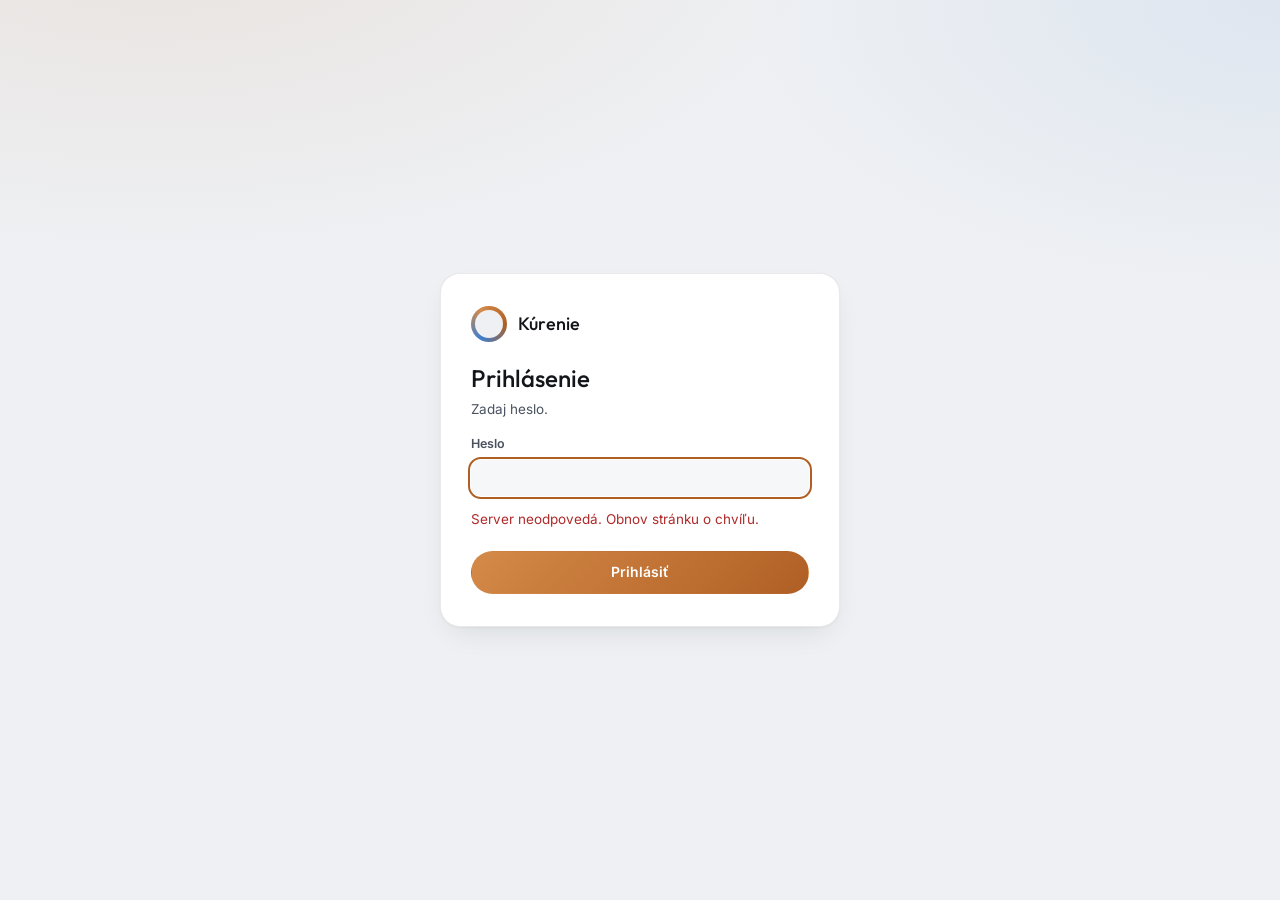
==== ui.html @ cd99fd35 "Verzia 2.1.1: typ tepelného čerpadla na Prehľade" ====
<!doctype html>
<html lang="sk">
<head>
<meta charset="utf-8">
<meta name="viewport" content="width=device-width, initial-scale=1, viewport-fit=cover">
<title>Kúrenie</title>
<link rel="icon" type="image/png" href="/favicon.png">
<link rel="apple-touch-icon" href="/apple-touch-icon.png">
<link rel="manifest" href="/manifest.webmanifest" crossorigin="use-credentials">
<meta name="apple-mobile-web-app-capable" content="yes">
<meta name="mobile-web-app-capable" content="yes">
<meta name="apple-mobile-web-app-title" content="Kúrenie">
<meta name="apple-mobile-web-app-status-bar-style" content="black-translucent">
<meta name="theme-color" content="#0e1115">
<script>try{const t=localStorage.getItem("kurenie-theme");if(t==="dark"||t==="light")document.documentElement.dataset.theme=t}catch(e){}</script>
<link rel="preconnect" href="https://fonts.googleapis.com"><link rel="preconnect" href="https://fonts.gstatic.com" crossorigin>
<link rel="stylesheet" href="https://fonts.googleapis.com/css2?family=Inter:wght@400;500;600&family=Outfit:wght@200;300;400;500;600&display=swap">
<style>
/* Koncept: prístrojová doska kotolne. Jeden veľký údaj (riadiaca izba), teplotná stupnica izieb, medený akcent = teplo. */
:root{color-scheme:light;
  --bg:#eef0f3;--bg-glow:rgba(190,112,48,.10);--panel:#ffffff;--panel-2:#f6f7f9;--raise:#ffffff;
  --ink:#12151a;--ink-2:#4a5260;--mut:#8b93a1;--line:rgba(18,21,26,.09);--line-2:rgba(18,21,26,.16);--grid:#e6e8ed;
  --copper:#b05f24;--copper-2:#d48a48;--copper-ink:#8f4a17;--copper-soft:rgba(176,95,36,.10);--on-copper:#fff;--cool:#3d7fd0;
  --s1:#2a78d6;--s2:#eb6834;--s3:#1baf7a;--s4:#eda100;--s5:#e87ba4;--s6:#008300;--s7:#6250d6;--s8:#e34948;
  --good:#0ca30c;--good-ink:#0a6b0a;--good-bg:rgba(12,163,12,.11);--warn-ink:#8a5a00;--warn-bg:rgba(250,178,25,.20);--crit:#d03b3b;--crit-ink:#b02a2a;--crit-bg:rgba(208,59,59,.11);
  --shadow:0 1px 2px rgba(18,21,26,.04),0 12px 32px -12px rgba(18,21,26,.12);--shadow-pop:0 12px 40px rgba(18,21,26,.18);
  --f-display:"Outfit","Inter",system-ui,-apple-system,"Segoe UI",sans-serif;--f-body:"Inter",system-ui,-apple-system,"Segoe UI",Roboto,sans-serif}
@media (prefers-color-scheme:dark){:root:not([data-theme="light"]){color-scheme:dark;
  --bg:#0b0d11;--bg-glow:rgba(224,151,90,.13);--panel:#13161c;--panel-2:#181c23;--raise:#1c2129;
  --ink:#f1f2f4;--ink-2:#a7aebb;--mut:#6c7483;--line:rgba(255,255,255,.075);--line-2:rgba(255,255,255,.15);--grid:#222730;
  --copper:#e0975a;--copper-2:#f4bd86;--copper-ink:#f0b27a;--copper-soft:rgba(224,151,90,.13);--on-copper:#1a0f06;--cool:#5b9cf0;
  --s1:#3987e5;--s2:#d95926;--s3:#199e70;--s4:#c98500;--s5:#d55181;--s6:#17a117;--s7:#9085e9;--s8:#e66767;
  --good-ink:#62d962;--good-bg:rgba(12,163,12,.16);--warn-ink:#fbbf3d;--warn-bg:rgba(250,178,25,.14);--crit-ink:#f39292;--crit-bg:rgba(208,59,59,.18);
  --shadow:0 1px 0 rgba(255,255,255,.03) inset,0 20px 40px -24px rgba(0,0,0,.7);--shadow-pop:0 16px 48px rgba(0,0,0,.6)}}
:root[data-theme="dark"]{color-scheme:dark;
  --bg:#0b0d11;--bg-glow:rgba(224,151,90,.13);--panel:#13161c;--panel-2:#181c23;--raise:#1c2129;
  --ink:#f1f2f4;--ink-2:#a7aebb;--mut:#6c7483;--line:rgba(255,255,255,.075);--line-2:rgba(255,255,255,.15);--grid:#222730;
  --copper:#e0975a;--copper-2:#f4bd86;--copper-ink:#f0b27a;--copper-soft:rgba(224,151,90,.13);--on-copper:#1a0f06;--cool:#5b9cf0;
  --s1:#3987e5;--s2:#d95926;--s3:#199e70;--s4:#c98500;--s5:#d55181;--s6:#17a117;--s7:#9085e9;--s8:#e66767;
  --good-ink:#62d962;--good-bg:rgba(12,163,12,.16);--warn-ink:#fbbf3d;--warn-bg:rgba(250,178,25,.14);--crit-ink:#f39292;--crit-bg:rgba(208,59,59,.18);
  --shadow:0 1px 0 rgba(255,255,255,.03) inset,0 20px 40px -24px rgba(0,0,0,.7);--shadow-pop:0 16px 48px rgba(0,0,0,.6)}
*{box-sizing:border-box}
html{scroll-behavior:smooth;scroll-padding-top:calc(var(--top-h,62px) + 16px)}
body{margin:0;background:var(--bg);color:var(--ink);font:15px/1.55 var(--f-body);-webkit-font-smoothing:antialiased;min-height:100vh;
  background-image:radial-gradient(1100px 520px at 12% -8%,var(--bg-glow),transparent 62%),radial-gradient(900px 480px at 100% 0%,color-mix(in srgb,var(--cool) 9%,transparent),transparent 60%);background-repeat:no-repeat}
::selection{background:var(--copper-soft)}
a{color:var(--copper-ink);text-decoration:none}a:hover{text-decoration:underline}
:focus-visible{outline:2px solid var(--copper);outline-offset:2px;border-radius:6px}
.wrap{max-width:none;width:100%;margin:0 auto;padding-left:max(20px,env(safe-area-inset-left,0px));padding-right:max(20px,env(safe-area-inset-right,0px))}
/* horná lišta */
.top{position:sticky;top:0;z-index:40;background:color-mix(in srgb,var(--bg) 78%,transparent);backdrop-filter:saturate(1.4) blur(16px);-webkit-backdrop-filter:saturate(1.4) blur(16px);border-bottom:1px solid var(--line)}
.top{padding-top:env(safe-area-inset-top,0px)}
.top .wrap{display:flex;align-items:center;gap:14px;height:62px}
.brand{display:flex;align-items:center;gap:11px;font:500 18px/1 var(--f-display);letter-spacing:.01em;color:var(--ink)}
.mark{position:relative;flex:none;width:36px;height:36px;border-radius:50%;background:conic-gradient(from 210deg,var(--cool),var(--copper-2),var(--copper),var(--cool));display:grid;place-items:center}
.mark::after{content:"";width:28px;height:28px;border-radius:50%;background:var(--bg)}
/* aktuálna teplota detskej izby v logu; farba podľa odchýlky od cieľa (±0,3 °C zelená, nižšia modrá, vyššia červená) */
.mark .mt{position:absolute;inset:0;z-index:1;display:grid;place-items:center;font:600 10.5px/1 var(--f-body);letter-spacing:-.02em;font-variant-numeric:tabular-nums;color:var(--ink-2);white-space:nowrap}
.mark .mt.t-ok{color:var(--good-ink)}
.mark .mt.t-low{color:color-mix(in srgb,var(--cool) 78%,var(--ink))}
.mark .mt.t-high{color:var(--crit-ink)}
/* upozornenia na zariadení */
.pushbox .prow{display:flex;align-items:center;gap:8px 12px;flex-wrap:wrap}
.pushbox .pmsg{font-size:13.5px;margin-top:8px;min-height:1.2em}
.pushbox .pguide{margin-top:10px}
.pdevs{margin-top:14px}
.pdev{display:flex;align-items:center;gap:6px 14px;flex-wrap:wrap;padding:10px 0;border-top:1px solid var(--line);font-size:13.5px}
.pdev .pd-main{flex:1 1 220px;min-width:0}
.pdev .pd-main b{font-weight:600}
.pdev .pd-sub{color:var(--mut);font-size:12.5px}
.tabs{display:flex;align-self:stretch;gap:2px;margin-left:8px;min-width:0}
.tabs a{display:flex;align-items:center;gap:7px;padding:8px 14px;font-size:14px;font-weight:500;color:var(--ink-2);white-space:nowrap;flex:none}
.tabs a:hover{color:var(--ink);text-decoration:none}
.tabs a[aria-selected=true]{color:var(--ink);font-weight:600;box-shadow:inset 0 -2px 0 var(--copper)}
.tabs a:focus-visible{outline-offset:-3px}
.tl{display:flex;flex-direction:column;align-items:flex-start}
.tl::after{content:attr(data-l);font-weight:600;height:0;visibility:hidden;overflow:hidden}
.tbadge{display:inline-flex;align-items:center;justify-content:center;min-width:18px;height:18px;padding:0 6px;border-radius:999px;font-size:11.5px;font-weight:600;line-height:1;background:var(--copper-soft);color:var(--copper-ink)}
.tbadge.warn{background:var(--warn-bg);color:var(--warn-ink)}
.tbadge.dot{min-width:8px;width:8px;height:8px;padding:0;background:var(--crit)}
.spacer{flex:1}
.tab{display:grid;gap:22px;align-content:start;min-width:0}
.sys{display:flex;align-items:center;gap:8px;font-size:13px;color:var(--ink-2);white-space:nowrap}
.dot{width:8px;height:8px;border-radius:50%;background:var(--mut);flex:none}
.dot.ok{background:var(--good);box-shadow:0 0 0 4px var(--good-bg)}.dot.bad{background:var(--crit);box-shadow:0 0 0 4px var(--crit-bg)}
.themes{display:inline-flex;border:1px solid var(--line-2);border-radius:999px;padding:3px;gap:2px}
.themes button{width:32px;height:28px;border:0;border-radius:999px;background:transparent;color:var(--mut);cursor:pointer;display:grid;place-items:center}
.themes button:hover{color:var(--ink)}
.themes button[aria-pressed=true]{background:var(--raise);color:var(--copper-ink);box-shadow:0 1px 3px rgba(0,0,0,.18)}
.themes svg{width:15px;height:15px}
main{display:grid;gap:22px;padding-block:26px 44px;padding-bottom:calc(44px + env(safe-area-inset-bottom,0px))}
/* panely */
.panel{background:var(--panel);border:1px solid var(--line);border-radius:20px;box-shadow:var(--shadow);min-width:0}
.pad{padding:24px 26px}
.eyebrow{font:500 11.5px/1 var(--f-body);letter-spacing:.14em;text-transform:uppercase;color:var(--mut);margin:0 0 14px}
h2{margin:0;font:500 22px/1.2 var(--f-display);letter-spacing:-.005em;text-wrap:balance}
.head{display:flex;align-items:baseline;justify-content:space-between;gap:14px;flex-wrap:wrap;margin-bottom:18px}
.sub{color:var(--ink-2);font-size:13.5px}
.mut{color:var(--mut)}
/* hero */
.hero{display:grid;grid-template-columns:minmax(0,1.5fr) minmax(0,1fr);gap:22px}
.hero-main{padding:28px 30px 22px;position:relative;overflow:hidden}
.hero-main::before{content:"";position:absolute;inset:0 0 auto 0;height:3px;background:linear-gradient(90deg,var(--cool),var(--copper-2) 55%,var(--copper))}
.reading{display:flex;align-items:flex-end;gap:26px;flex-wrap:wrap}
.big{font:200 104px/.86 var(--f-display);letter-spacing:-.04em;white-space:nowrap}
.big sup{font-size:.34em;font-weight:300;letter-spacing:0;vertical-align:top;position:relative;top:.22em;margin-left:.08em;color:var(--ink-2)}
.reading-side{display:grid;gap:6px;padding-bottom:8px}
.reading-side .k{font-size:13px;color:var(--mut)}
.reading-side .v{font:400 20px/1.2 var(--f-display)}
.delta{display:inline-flex;align-items:center;gap:6px;font-size:13.5px;font-weight:500;border-radius:999px;padding:4px 11px;background:var(--copper-soft);color:var(--copper-ink)}
.scale{margin-top:22px}
.scale svg{display:block;width:100%;overflow:visible}
.scale text{font:11.5px var(--f-body);fill:var(--mut);font-variant-numeric:tabular-nums}
.scale text.lab{fill:var(--ink);font-weight:500}
.scale text.val{fill:var(--ink-2)}
.stats{display:grid;grid-template-columns:repeat(auto-fit,minmax(128px,1fr));border-top:1px solid var(--line);margin-top:20px}
.stat{padding:16px 14px 4px 0;min-width:0}
.stat .l{font-size:12px;color:var(--mut);white-space:nowrap;overflow:hidden;text-overflow:ellipsis}
.stat .v{font:300 27px/1.15 var(--f-display);letter-spacing:-.01em;margin-top:4px;white-space:nowrap}
.stat .v small{font-size:.5em;font-weight:400;color:var(--ink-2);margin-left:3px;letter-spacing:0}
.stat .d{font-size:12px;color:var(--mut);margin-top:1px}
/* agent */
.agent{display:flex;flex-direction:column;gap:18px}
.seg{display:grid;grid-template-columns:repeat(3,1fr);background:var(--panel-2);border:1px solid var(--line);border-radius:14px;padding:4px;gap:4px}
.seg button{border:0;background:transparent;color:var(--ink-2);padding:10px 8px;border-radius:10px;font:500 14px var(--f-body);cursor:pointer;transition:background .15s,color .15s}
.seg button:hover{color:var(--ink)}
.seg button.on{background:var(--raise);color:var(--ink);box-shadow:0 1px 3px rgba(0,0,0,.16)}
.seg button.on[data-m=control]{background:linear-gradient(135deg,var(--copper-2),var(--copper));color:var(--on-copper)}
.seg button.on[data-m=off]{color:var(--crit-ink)}
.btn{border:1px solid var(--line-2);background:transparent;color:var(--ink);border-radius:999px;padding:8px 16px;font:500 14px/1.3 var(--f-body);cursor:pointer;transition:background .15s,border-color .15s}
.btn:hover{background:var(--line)}
.btn:disabled{opacity:.4;cursor:default}
.btn.primary{background:linear-gradient(135deg,var(--copper-2),var(--copper));border-color:transparent;color:var(--on-copper);font-weight:600}
.btn.primary:hover{filter:brightness(1.07)}
.btn.icon{width:38px;height:38px;padding:0;display:grid;place-items:center;font-size:18px}
.quote{font:300 17px/1.55 var(--f-display);color:var(--ink);margin:0}
.meta{display:flex;align-items:center;gap:8px;flex-wrap:wrap;font-size:13px;color:var(--ink-2)}
.pill{display:inline-flex;align-items:center;gap:6px;border-radius:999px;padding:3px 11px 3px 9px;font-size:12.5px;font-weight:600;white-space:nowrap}
.pill::before{content:"";width:6px;height:6px;border-radius:50%;background:currentColor}
.p-ok{background:var(--good-bg);color:var(--good-ink)}.p-pozor{background:var(--warn-bg);color:var(--warn-ink)}
.p-problem,.p-chyba{background:var(--crit-bg);color:var(--crit-ink)}.p-info{background:var(--copper-soft);color:var(--copper-ink)}
.callout{border-radius:14px;padding:12px 16px;font-size:14px}
.callout.warn{background:var(--warn-bg);color:var(--warn-ink)}
.callout.note{background:var(--panel-2);border:1px solid var(--line);color:var(--ink)}
.act{border:1px solid var(--line);border-radius:12px;padding:10px 14px;background:var(--panel-2);font-size:13.5px}
.run{display:grid;gap:8px}
.credit{border:1px solid var(--line);border-radius:14px;padding:12px 16px;background:var(--panel-2);display:grid;gap:8px}
.credit.low{border-color:transparent;background:var(--warn-bg)}
.credit.empty{border-color:transparent;background:var(--crit-bg)}
.credit .row{display:flex;align-items:baseline;justify-content:space-between;gap:12px;flex-wrap:wrap}
.credit .amt{font:400 24px/1.1 var(--f-display);letter-spacing:-.01em}
.credit.mini{padding:9px 14px;gap:6px}
.credit.mini .amt{font-size:17px}
.credit.mini .row{align-items:center;flex-wrap:nowrap}
.credit .lbl{font-size:12px;color:var(--mut);letter-spacing:.1em;text-transform:uppercase}
.credit .bar{height:4px;border-radius:2px;background:var(--line-2);overflow:hidden}
.credit .bar i{display:block;height:100%;border-radius:2px;background:linear-gradient(90deg,var(--copper-2),var(--copper))}
.foot{display:flex;align-items:center;justify-content:space-between;gap:10px;flex-wrap:wrap;margin-top:auto;padding-top:16px;border-top:1px solid var(--line)}
/* dvojstĺpec */
.two{display:grid;grid-template-columns:minmax(0,1.5fr) minmax(0,1fr);gap:22px}
.lessons{margin:0;padding:0;list-style:none;display:grid;gap:0;counter-reset:l}
.lessons li{counter-increment:l;display:grid;grid-template-columns:34px 1fr;gap:6px;padding:12px 0;border-top:1px solid var(--line);font-size:14.5px}
.lessons li:first-child{border-top:0;padding-top:2px}
.lessons li::before{content:counter(l,decimal-leading-zero);font:300 15px/1.6 var(--f-display);color:var(--copper-ink)}
.lessons{grid-template-columns:repeat(auto-fit,minmax(min(100%,460px),1fr));column-gap:40px}
.chat{display:flex;flex-direction:column}
.thread{display:flex;flex-direction:column;gap:10px;max-height:380px;min-height:120px;overflow-y:auto;padding:2px 4px 14px 0;scrollbar-width:thin}
.msg{max-width:min(86%,640px);padding:10px 14px;border-radius:16px;font-size:14.5px;white-space:pre-wrap;overflow-wrap:anywhere}
.msg time{display:block;font-size:11.5px;color:var(--mut);margin-top:4px}
.msg.user{align-self:flex-end;background:linear-gradient(135deg,var(--copper-2),var(--copper));color:var(--on-copper);border-bottom-right-radius:5px}
.msg.user time{color:inherit;opacity:.75}
.msg.agent{align-self:flex-start;background:var(--panel-2);border:1px solid var(--line);border-bottom-left-radius:5px}
.msg.wait{color:var(--mut);font-style:italic}
.chatbox{display:flex;gap:10px;align-items:flex-end;margin-top:auto;padding-top:14px;border-top:1px solid var(--line)}
.chatbox textarea{flex:1;min-width:0;resize:vertical;min-height:46px;max-height:180px;font:15px/1.45 var(--f-body);padding:11px 14px;border:1px solid var(--line-2);border-radius:14px;background:var(--panel-2);color:var(--ink)}
.chatbox textarea:focus{outline:2px solid var(--copper);outline-offset:1px;border-color:transparent}
.chips{display:flex;flex-wrap:wrap;gap:6px;margin-top:10px}
.chip{border:1px solid var(--line-2);background:transparent;color:var(--ink-2);border-radius:999px;padding:5px 12px;font:13px var(--f-body);cursor:pointer}
.chip:hover{color:var(--ink);background:var(--line)}
.form{display:grid;gap:7px}
.form label{font-size:12.5px;font-weight:600;color:var(--ink-2);margin-top:8px}
.form input[type=text],.form input[type=password]{width:100%;font:14px ui-monospace,"SF Mono",Consolas,monospace;padding:10px 13px;border:1px solid var(--line-2);border-radius:12px;background:var(--panel-2);color:var(--ink)}
.form select{width:100%;font:14px var(--f-body);padding:10px 13px;border:1px solid var(--line-2);border-radius:12px;background:var(--panel-2);color:var(--ink)}
.form select:focus,.form input:focus{outline:2px solid var(--copper);outline-offset:1px;border-color:transparent}
.inrow{display:flex;gap:8px}.inrow input{flex:1;min-width:0}
code{font:12.5px ui-monospace,Consolas,monospace;background:var(--line);padding:1px 6px;border-radius:6px}
details>summary{cursor:pointer;color:var(--ink-2);font-size:13.5px;list-style:none;display:inline-flex;align-items:center;gap:6px}
details>summary::-webkit-details-marker{display:none}
details>summary::before{content:"›";display:inline-block;transition:transform .15s;color:var(--mut)}
details[open]>summary::before{transform:rotate(90deg)}
/* deň */
.daybar{position:sticky;top:var(--top-h,62px);z-index:30;display:flex;align-items:center;gap:14px;flex-wrap:wrap;padding:18px 26px;background:color-mix(in srgb,var(--panel) 90%,transparent);backdrop-filter:blur(14px);-webkit-backdrop-filter:blur(14px);border-bottom:1px solid var(--line);border-radius:20px 20px 0 0}
.daytitle{font:400 26px/1.15 var(--f-display);letter-spacing:-.01em}
.daytitle::first-letter{text-transform:uppercase}
.daynav{display:flex;gap:8px;align-items:center}
input[type=date]{font:500 14px var(--f-body);padding:8px 12px;border:1px solid var(--line-2);border-radius:999px;background:transparent;color:var(--ink);height:38px}
.chart{position:relative;margin-top:26px}
.chart-h{display:flex;align-items:baseline;justify-content:space-between;gap:12px;flex-wrap:wrap;margin-bottom:6px}
.chart-t{font:500 14.5px var(--f-display);letter-spacing:.01em}
.legend{display:flex;flex-wrap:wrap;gap:4px 16px;font-size:12.5px;color:var(--ink-2)}
.legend i{display:inline-block;width:14px;height:3px;border-radius:2px;margin-right:7px;vertical-align:middle}
.legend i.dash{background:repeating-linear-gradient(90deg,var(--mut) 0 4px,transparent 4px 7px)!important}
svg.plot{display:block;width:100%;overflow:visible;cursor:crosshair}
svg.plot text{font:11px var(--f-body);fill:var(--mut);font-variant-numeric:tabular-nums}
#tip{position:fixed;z-index:60;pointer-events:none;background:var(--raise);border:1px solid var(--line-2);border-radius:14px;box-shadow:var(--shadow-pop);padding:11px 14px;font-size:12.5px;min-width:190px;display:none}
#tip b{display:block;margin-bottom:5px;font:500 14px var(--f-display)}
#tip .r{display:flex;justify-content:space-between;gap:18px;color:var(--ink-2);line-height:1.7}
#tip .r span:last-child{color:var(--ink);font-variant-numeric:tabular-nums;font-weight:600}
#tip i{display:inline-block;width:8px;height:8px;border-radius:50%;margin-right:7px}
#tip hr{border:0;border-top:1px solid var(--line);margin:5px 0}
/* záložka Spotreba */
.spbar{display:flex;flex-wrap:wrap;gap:10px 14px;align-items:center}
.spbar .subseg{overflow-x:auto;scrollbar-width:none}
.spbar .subseg::-webkit-scrollbar{display:none}
.spbar .subseg button:disabled{opacity:.35;cursor:default}
#sptbl tfoot td{font-weight:600;color:var(--ink);border-top:1px solid var(--line-2);border-bottom:0}
#sptbl td .pill{margin-left:8px;padding:1px 8px 1px 7px;font-size:11.5px}
/* Izby: teploty podľa vonkajšej teploty */
#vktbl th:first-child,#vktbl td:first-child{position:sticky;left:0;z-index:1;background:var(--panel);padding-right:14px;box-shadow:1px 0 0 var(--line)}
#vktbl td{vertical-align:top}
#vktbl td.vkc{white-space:nowrap}
#vktbl .vkmm{display:block;font:500 15px var(--f-display);color:var(--ink)}
#vktbl .vkavg{display:block;font-size:11.5px;color:var(--mut);margin-top:2px}
#vktbl .vkcold{color:var(--cool);font-weight:700}
#vktbl .vkwarm{color:var(--copper-ink);font-weight:700}
#vktbl td.vkno{color:var(--mut)}
#vktbl .vkbig{font-size:17px}
#vktbl tr.vkoff td,#vktbl tr.vkoff .vkmm{color:var(--mut)}
.vkcard{margin:14px 0 4px;padding:14px 16px;border:1px solid var(--line);border-radius:12px;background:var(--panel)}
.vkcard .vkh{margin:0 0 10px;font:500 15px var(--f-display)}
.vkcard .vkh2{margin:14px 0 6px;font-size:12.5px;color:var(--mut)}
.vkt2{display:grid;grid-template-columns:1fr 1fr;gap:10px}
.vkt{border:1px solid var(--line);border-radius:10px;padding:10px 12px;min-width:0}
.vkt .l{font-size:12px;color:var(--mut)}
.vkt .v{font:300 25px/1.2 var(--f-display);margin-top:3px}
.vkt .v small{font-size:.5em;color:var(--ink-2);margin-left:2px}
.vkline{margin:10px 0 0;font-size:13.5px;color:var(--ink-2);line-height:1.5}
table.vkmini{width:auto;min-width:60%;border-collapse:collapse;font-size:13px}
table.vkmini th,table.vkmini td{text-align:left!important}
table.vkmini th{text-align:left;font-weight:500;color:var(--mut);padding:3px 12px 3px 0}
table.vkmini td{padding:3px 12px 3px 0;border-top:1px solid var(--line)}
@media(max-width:480px){.vkt .v{font-size:20px}}
.vkov{margin:0 0 14px;font-size:13.5px;color:var(--ink-2);line-height:1.5}
.vkov p{margin:0 0 4px}
/* tabuľky */
.scroll{overflow-x:auto;-webkit-overflow-scrolling:touch;margin:0 -26px;padding:0 26px}
table{border-collapse:collapse;width:100%;font-variant-numeric:tabular-nums;font-size:13.5px}
th,td{padding:10px 12px;text-align:right;white-space:nowrap;border-bottom:1px solid var(--line)}
th{color:var(--mut);font-weight:500;font-size:11px;letter-spacing:.1em;text-transform:uppercase;border-bottom-color:var(--line-2)}
th:first-child,td:first-child{text-align:left;padding-left:0}
td:first-child{font:400 15px var(--f-display);color:var(--ink)}
tbody tr:last-child td{border-bottom:0}
td.txt,th.txt{text-align:left;white-space:normal;min-width:280px;max-width:470px;color:var(--ink-2)}
tbody tr.h{cursor:pointer;transition:background .12s}
tbody tr.h:hover td{background:var(--line)}
tr.open td,tr.sel td{background:var(--copper-soft)!important}
tr.det td{white-space:normal;text-align:left;background:var(--panel-2);padding:20px 22px;font:inherit;color:inherit}
tr.nodata td{color:var(--mut)}
.flag{color:var(--crit-ink);font-weight:600}
.ev{display:grid;grid-template-columns:50px 92px 1fr;gap:8px;font-size:13px;padding:5px 0;border-bottom:1px solid var(--line)}
.ev time,.ev .k{color:var(--mut)}
pre{white-space:pre-wrap;word-break:break-word;background:var(--panel);border:1px solid var(--line);border-radius:12px;padding:12px;font-size:12px;max-height:380px;overflow:auto}
.h3{font:500 11.5px/1 var(--f-body);letter-spacing:.14em;text-transform:uppercase;color:var(--mut);margin:0 0 10px}
.note{border-top:1px solid var(--line);padding:12px 0}.note:first-child{border-top:0}
.empty{color:var(--mut);font-size:14.5px}
footer{color:var(--mut);font-size:12.5px;padding-bottom:36px;display:flex;justify-content:space-between;gap:12px;flex-wrap:wrap}
/* v2: prihlásenie, poplachy, zásahy, nastavenia, súhrn */
[hidden]{display:none!important}
.p-rutina{background:var(--line);color:var(--ink-2)}
.p-vratene{background:var(--line);color:var(--ink-2)}
.btn.sm{padding:4px 12px;font-size:13px}
.btn.danger{border-color:var(--crit-ink);color:var(--crit-ink)}
.btn.danger:hover{background:var(--crit-bg)}
.ferr{color:var(--crit-ink);font-size:13.5px}
.fok{color:var(--good-ink);font-size:13.5px}
.alerts{background:var(--crit-bg);color:var(--crit-ink);border-bottom:1px solid var(--line);font-size:14px}
.alerts .wrap{display:grid;gap:4px;padding-block:10px}
.alerts .wrap>div{overflow-wrap:anywhere}
.gate{min-height:100vh;display:grid;place-items:center;padding:calc(24px + env(safe-area-inset-top,0px)) 16px calc(24px + env(safe-area-inset-bottom,0px))}
.gate .panel{width:100%;max-width:400px;padding:32px 30px}
.gate .brand{margin-bottom:22px}
.gate h1{margin:0 0 6px;font:500 24px/1.2 var(--f-display)}
.gate .form .btn{margin-top:14px;width:100%;padding:11px 16px}
.gate .gbig{display:block;width:100%;padding:15px 18px;font-size:16px;margin-top:10px}
.gate #accpwonly{color:var(--mut,inherit);text-decoration:underline}
.sgrid{display:grid;grid-template-columns:minmax(0,1fr);gap:22px;align-items:start}
@media (min-width:1000px){.sgrid{grid-template-columns:repeat(2,minmax(0,1fr))}}
.sgroup{min-width:0}
.sgroup.wide{grid-column:1/-1}
.sgroup h3{margin:0 0 10px;font:500 18px/1.25 var(--f-display)}
.sgroup>.sub{margin:0 0 6px}
.swrow{display:flex;align-items:center;gap:12px;font-size:14px;font-weight:500;margin-top:6px}
.form input[type=number],.form input[type=url],.form input[type=datetime-local],.form input.plain{width:100%;font:14px var(--f-body);padding:10px 13px;border:1px solid var(--line-2);border-radius:12px;background:var(--panel-2);color:var(--ink)}
.form input[type=url]{font-family:ui-monospace,"SF Mono",Consolas,monospace}
.form textarea:focus{outline:2px solid var(--copper);outline-offset:1px}
.tgrid{display:grid;grid-template-columns:repeat(auto-fill,minmax(130px,1fr));gap:0 12px}
.check{display:flex;gap:10px;align-items:flex-start;margin-top:8px}
.check input{width:18px;height:18px;margin:2px 0 0;accent-color:var(--copper);flex:none}
.check label{margin:0!important;font-size:14px!important;color:var(--ink)!important;font-weight:500!important}
.frow2{display:grid;grid-template-columns:1fr 1fr;gap:0 10px}
.btnrow{display:flex;gap:8px;flex-wrap:wrap;margin-top:12px;align-items:center}
.ivlist{max-height:560px;overflow-y:auto;scrollbar-width:thin;padding-right:4px}
.iv{display:grid;gap:7px;padding:14px 0;border-top:1px solid var(--line)}
.iv:first-child{border-top:0;padding-top:2px}
.iv-h{display:flex;flex-wrap:wrap;gap:5px 9px;align-items:center;font-size:13px;color:var(--ink-2)}
.iv-t{font-size:14.5px;white-space:pre-wrap;overflow-wrap:anywhere}
.iv-v{font-size:14px;color:var(--ink-2)}
.devline{display:flex;flex-wrap:wrap;align-items:center;gap:6px;margin-top:16px;padding-top:14px;border-top:1px solid var(--line)}
.devline .dn{font-size:13.5px;font-weight:600;color:var(--ink);margin-right:4px;min-width:0;overflow-wrap:anywhere}
.devline .tag{white-space:nowrap}
.devline a.tag{text-decoration:none}.devline a.tag:hover{color:var(--ink);background:var(--line)}
.tag{display:inline-block;border:1px solid var(--line-2);border-radius:999px;padding:0 9px;font-size:12px;line-height:20px;color:var(--ink-2)}
.tscroll{overflow-x:auto;-webkit-overflow-scrolling:touch}
table.cmp{font-size:13px}
.cmp th,.cmp td{padding:7px 10px}
.cmp td:first-child{font:400 13.5px var(--f-body);white-space:nowrap}
.cmp tr.sec td{color:var(--mut);font-size:11px;letter-spacing:.1em;text-transform:uppercase;padding-top:14px}
.undo{display:inline-flex;align-items:center;gap:8px;flex-wrap:wrap;margin-left:6px}
.undoask{display:inline-flex;align-items:center;gap:8px;flex-wrap:wrap;font-size:13px}
.msg-note{align-self:flex-start;font-size:12.5px;color:var(--copper-ink);padding:0 6px;margin-top:-4px}
.report{border-top:1px solid var(--line);padding:14px 0}
.report:first-child{border-top:0;padding-top:0}
.report summary{color:var(--ink);font-weight:500;font-size:14.5px}
.report .rtext{white-space:pre-wrap;overflow-wrap:anywhere;font-size:14.5px;margin-top:10px;color:var(--ink)}
/* porovnávací test A/B */
.abdays{display:grid;grid-template-columns:repeat(auto-fill,minmax(78px,1fr));gap:8px;margin-top:14px}
.abd{border:1px solid var(--line);border-radius:12px;background:var(--panel-2);padding:8px 6px;display:grid;justify-items:center;align-content:start;gap:2px;min-width:0;text-align:center}
.abd-d{font-size:11.5px;color:var(--mut);white-space:nowrap}
.abd-m{font:300 30px/1.1 var(--f-display)}
.abd.ab-A .abd-m{color:var(--cool)}
.abd.ab-B .abd-m{color:var(--copper-ink)}
.abd.today{border-color:var(--copper);box-shadow:0 0 0 2px var(--copper-soft)}
.abd.bad{opacity:.8}
.abd.bad .abd-m,.abd.bad .abd-d{text-decoration:line-through}
.abd-n{font-size:11px;line-height:1.25;color:var(--crit-ink);overflow-wrap:anywhere}
.abbig{display:flex;align-items:baseline;gap:6px 16px;flex-wrap:wrap;margin:6px 0 4px}
.abnum{font:200 76px/1 var(--f-display);letter-spacing:-.03em;white-space:nowrap}
.abnum small{font-size:.35em;font-weight:300;margin-left:.1em;color:var(--ink-2);letter-spacing:0}
.abnum.small{font-size:32px;font-weight:300;letter-spacing:-.01em}
.cmp tr.bad td{color:var(--mut)}
.cmp td.note{white-space:normal;text-align:left;min-width:180px;color:var(--ink-2)}
/* okná a dvere, Home Assistant */
.hasys{color:var(--ink-2);cursor:pointer;gap:7px}.hasys:hover{color:var(--ink);text-decoration:none}
.dot.grey{background:var(--mut);box-shadow:none}
.seasonseg{display:inline-flex;border:1px solid var(--line-2);border-radius:999px;padding:3px;gap:2px}
.seasonseg button{border:0;background:transparent;color:var(--ink-2);padding:4px 12px;border-radius:999px;font:500 13px var(--f-body);cursor:pointer}
.seasonseg button:hover{color:var(--ink)}
.seasonseg button[aria-pressed=true]{background:var(--raise);color:var(--copper-ink);box-shadow:0 1px 3px rgba(0,0,0,.18)}
.pill.link{text-decoration:none}.pill.link:hover{filter:brightness(1.08);text-decoration:none}
.mqwin{list-style:none;margin:4px 0 0;padding:0;display:grid;gap:4px;font-size:14px}.mqwin li{display:flex;gap:8px;align-items:center;min-width:0;overflow-wrap:anywhere}
.mqrow{display:grid;grid-template-columns:minmax(0,1fr) 96px;gap:8px}.mqrow>div{min-width:0}
.hastat{display:flex;align-items:center;gap:10px;padding:10px 14px;border-radius:12px;background:var(--panel-2);border:1px solid var(--line);font-size:14px;margin:8px 0 4px}
.panel.flash{animation:flash 1.8s ease}
@keyframes flash{0%{box-shadow:0 0 0 6px var(--copper-soft);border-color:var(--copper)}100%{box-shadow:var(--shadow);border-color:var(--line)}}
.winico{fill:none;stroke:var(--cool);stroke-width:1.6}
/* prepínač (toggle) */
.sw{position:relative;display:inline-block;width:38px;height:22px;flex:none}
.sw input{position:absolute;opacity:0;inset:0;margin:0;cursor:pointer;width:100%;height:100%}
.sw i{position:absolute;inset:0;border-radius:999px;background:var(--line-2);transition:background .15s}
.sw i::after{content:"";position:absolute;top:3px;left:3px;width:16px;height:16px;border-radius:50%;background:var(--panel);box-shadow:0 1px 2px rgba(0,0,0,.25);transition:transform .15s}
.sw input:checked+i{background:var(--copper)}
.sw input:checked+i::after{transform:translateX(16px)}
.sw input:focus-visible+i{outline:2px solid var(--copper);outline-offset:2px}
.sw input:disabled+i{opacity:.5}
.vh{position:absolute;width:1px;height:1px;overflow:hidden;clip:rect(0 0 0 0);white-space:nowrap}
/* jednotné ovládacie prvky */
.in,.sel{border:1px solid var(--line-2);background:var(--panel-2);color:var(--ink);font:14px var(--f-body);min-width:0}
.in{height:36px;padding:0 12px;border-radius:10px;width:100%}
.sel{height:32px;padding:0 8px;border-radius:10px;width:100%;font-size:13px}
select.in{padding:0 8px}
.in:focus,.sel:focus{outline:2px solid var(--copper);outline-offset:1px;border-color:transparent}
.in.sm{height:30px;width:72px;padding:0 8px;font-size:13px;text-align:center}
.form input:not([type=checkbox]):not([type=radio]),.form select{height:36px;padding:0 12px;border-radius:10px}
.btn.sm.ico{width:30px;height:30px;padding:0;display:inline-grid;place-items:center;font-size:14px;line-height:1}
/* záložka Čidlá */
.tools{display:flex;flex-wrap:wrap;align-items:center;gap:10px 14px;margin-bottom:12px}
.tools .find{flex:1 1 200px;max-width:340px;width:auto}
.tools .spacer{flex:1 1 0}
.hast{display:inline-flex;align-items:center;gap:8px;font-size:13px;color:var(--ink-2);white-space:nowrap}
.subseg{display:inline-flex;background:var(--panel-2);border:1px solid var(--line);border-radius:999px;padding:3px;gap:2px;max-width:100%}
.subseg button{border:0;background:transparent;color:var(--ink-2);padding:5px 14px;border-radius:999px;font:500 13.5px var(--f-body);cursor:pointer;white-space:nowrap}
.subseg button:hover{color:var(--ink)}
.subseg button[aria-pressed=true]{background:var(--raise);color:var(--ink);box-shadow:0 1px 3px rgba(0,0,0,.16)}
.subseg .cnt{color:var(--mut);font-weight:400;margin-left:6px;font-variant-numeric:tabular-nums}
.strip{display:flex;flex-wrap:wrap;align-items:center;gap:8px 20px;padding:10px 0;border-top:1px solid var(--line);font-size:13px;color:var(--ink-2)}
.strip label{display:inline-flex;align-items:center;gap:8px}
.strip .spacer{flex:1 1 0}
.ctnew{padding:12px 0 14px;border-top:1px solid var(--line)}
.dgrid{display:grid;grid-template-columns:repeat(auto-fit,minmax(min(100%,210px),1fr));gap:12px 16px}
.dl{position:relative;display:grid;gap:4px;font-size:12px;font-weight:600;color:var(--ink-2)}
.dl .in,.dl .sel{font-weight:400}
.saved{position:absolute;right:2px;top:0;font-size:12px;font-weight:500;color:var(--good-ink)}
.dmeta{margin-top:12px;font-size:12px;color:var(--mut);overflow-wrap:anywhere}
.sempty{display:grid;justify-items:center;gap:12px;padding:34px 0;color:var(--mut);font-size:14.5px;text-align:center}
table.sens{table-layout:fixed;font-size:13.5px}
table.sens th,table.sens td{text-align:left;white-space:normal;font:inherit;padding:7px 10px;border-bottom:1px solid var(--line);vertical-align:middle}
table.sens thead th{position:sticky;top:var(--top-h,62px);z-index:4;background:var(--panel);height:auto;padding:8px 10px;font-size:11px;font-weight:500;letter-spacing:.1em;text-transform:uppercase;color:var(--mut);border-bottom-color:var(--line-2)}
table.sens td:first-child,table.sens th:first-child{padding-left:10px}
table.sens tr.sr>td{height:44px}
table.sens .c-st{width:150px}
table.sens .c-kind{width:168px}
table.sens .c-grp{width:150px}
table.sens .c-24{width:150px;font-size:12.5px;color:var(--mut)}
table.sens .c-al{width:96px}
table.sens .c-sw{width:70px;text-align:center}
table.sens .c-more{width:46px;text-align:center}
table.sens th.c-sw,table.sens th.c-more{text-align:center}
table.sens .c-al .tag{margin-right:4px}
table.sens .c-name{cursor:pointer}
.c-name b{display:block;font-weight:600;font-size:14px;overflow:hidden;text-overflow:ellipsis;white-space:nowrap}
.c-name b.na{font-weight:500}
.c-name .eid{display:block;color:var(--mut);font-size:11.5px;overflow:hidden;text-overflow:ellipsis;white-space:nowrap}
.st{display:inline-flex;align-items:center;gap:8px}
.sdot{width:8px;height:8px;border-radius:50%;background:var(--mut);flex:none}
.sdot.ok{background:var(--good)}.sdot.warn{background:var(--warn-ink)}.sdot.open{background:var(--cool)}
.stt{font-size:13px;color:var(--ink-2)}.stt.warn{color:var(--warn-ink);font-weight:600}.stt.na{color:var(--mut)}
.tv{display:block;font:400 18px/1.15 var(--f-display);font-variant-numeric:tabular-nums}
.tv small{font-size:12px;color:var(--mut);margin-left:1px}
.ago{display:block;font-size:11.5px;color:var(--mut)}
tr.sr.off{opacity:.55}
tr.sr.open>td,tr.sr:hover>td{background:var(--panel-2)}
.more{width:30px;height:30px;border:0;background:transparent;color:var(--mut);border-radius:8px;cursor:pointer;font-size:14px;line-height:1;transition:transform .15s,background .15s}
.more:hover{background:var(--line);color:var(--ink)}
tr.open .more{transform:rotate(90deg)}
table.sens tr.grp td{padding:16px 10px 8px;border-bottom:1px solid var(--line-2)}
.gh{display:flex;align-items:center;gap:6px 12px;flex-wrap:wrap}
.gh .spacer{flex:1}
.gname{font-weight:600;font-size:14.5px;color:var(--ink)}
.gsmall{font-size:12.5px;color:var(--mut)}
table.sens tr.sd td,table.sens tr.gedit td{background:var(--panel-2);padding:14px 16px 16px}
@media (max-width:960px){table.sens .c-24,table.sens .c-al{display:none}}
@media (max-width:760px){
  table.sens,table.sens tbody{display:block}
  table.sens thead{display:none}
  table.sens tr.sr{display:grid;grid-template-columns:96px minmax(0,1fr) auto;grid-template-areas:"st name sw" "kind grp more";gap:6px 10px;align-items:center;padding:10px 4px;border-bottom:1px solid var(--line)}
  table.sens tr.sr>td{display:block;padding:0;height:auto;border:0;background:transparent!important}
  table.sens tr.sr>td.c-24,table.sens tr.sr>td.c-al{display:none}
  table.sens tr.sr.open,table.sens tr.sr:hover{background:var(--panel-2)}
  table.sens .c-st{grid-area:st;width:auto}table.sens .c-name{grid-area:name}table.sens .c-sw{grid-area:sw;width:auto}
  table.sens .c-kind{grid-area:kind;width:auto}table.sens .c-grp{grid-area:grp;width:auto}table.sens .c-more{grid-area:more;width:auto}
  table.sens tr.grp,table.sens tr.sd,table.sens tr.gedit,table.sens tr.sr0{display:block}
  table.sens tr.grp>td,table.sens tr.sd>td,table.sens tr.gedit>td,table.sens tr.sr0>td{display:block}
  table.sens tr.sd>td,table.sens tr.gedit>td{padding:12px 14px 14px}
}
/* roly, tunel v lište, karta Izby, používatelia */
body.role-user .adm{display:none!important}
body.role-user .hero,body.role-user .two{grid-template-columns:minmax(0,1fr)}
body:not(.role-user) .usr{display:none!important}
/* rola user: jednoduchý prehľad = otočný ovládač cieľa, Agent (chat), zbalené upozornenia */
body.role-user #tab-prehlad{max-width:560px;margin:0 auto;width:100%;gap:18px}
body.role-user .hero,body.role-user #roomspanel{display:none!important}
body.role-user #chatpanel .head .sub{display:none}
body.role-user #chatpanel .head{margin-bottom:10px}
body.role-user .thread{max-height:240px;min-height:0}
body.role-user #chatpanel{padding:18px 18px 16px}
body.role-user #pushpanel{padding:12px 18px}
body.role-user #pushpanel .pushbox{margin-top:10px}
.dialsec{position:relative;display:flex;flex-direction:column;align-items:center;gap:6px;padding-top:6px}
.dialbox{position:relative;width:min(88vw,360px);aspect-ratio:1;margin:0 auto}
.dialring{position:absolute;inset:8%;border-radius:50%;background:conic-gradient(from 210deg,var(--cool),var(--copper-2),var(--copper),var(--cool));-webkit-mask:radial-gradient(farthest-side,transparent 87%,#000 87.4%);mask:radial-gradient(farthest-side,transparent 87%,#000 87.4%)}
.haplbl{position:absolute;left:0;top:0;width:1px;height:1px;overflow:hidden;opacity:0;pointer-events:none}
.dial{position:absolute;inset:0;display:block;width:100%;height:100%;user-select:none;-webkit-user-select:none;-webkit-tap-highlight-color:transparent;border-radius:24px;outline:none;pointer-events:none}
.dgrab{position:absolute;left:50%;top:10%;width:56px;height:56px;margin:-28px 0 0 -28px;border-radius:50%;touch-action:none;cursor:grab;user-select:none;-webkit-user-select:none;-webkit-tap-highlight-color:transparent;z-index:2}
.dgrab:active{cursor:grabbing}
.dial.off{cursor:default;opacity:.6}
.dial:focus-visible{outline:2px solid var(--copper);outline-offset:2px}
.dial text{font-family:var(--f-display);text-anchor:middle;pointer-events:none}
.dial .d-dim{fill:none;stroke:var(--bg);stroke-opacity:.8;stroke-width:17}
.dial .d-tick{stroke:var(--mut);stroke-width:1.4;stroke-linecap:round;opacity:.75}
.dial .d-tick.maj{stroke:var(--ink-2);stroke-width:2;opacity:.9}
.dial .d-lbl{fill:var(--mut);font-size:10.5px;font-variant-numeric:tabular-nums}
.dial .d-num{fill:var(--ink);font-size:58px;font-weight:500;font-variant-numeric:tabular-nums;letter-spacing:-.02em}
.dial .d-num.t-ok{fill:var(--good-ink)}
.dial .d-num.t-low{fill:color-mix(in srgb,var(--cool) 78%,var(--ink))}
.dial .d-num.t-high{fill:var(--crit-ink)}
.dial .d-sub{fill:var(--ink-2);font-size:14px}
.dial .d-new{fill:var(--copper-ink);font-size:15px;font-weight:600}
.dial .d-mark{fill:var(--ink)}
.dial .d-knob{filter:drop-shadow(0 2px 4px rgba(0,0,0,.38))}
.dial .d-knob circle.k1{fill:var(--panel);stroke:var(--copper);stroke-width:4.5}
.dial .d-knob circle.k2{fill:var(--copper)}
.dial.drag .d-knob circle.k1{stroke-width:5}
.dialfoot{display:grid;justify-items:center;align-items:center;min-height:46px;width:100%}
.dialfoot>*{grid-area:1/1}
.dialact{display:flex;gap:10px;justify-content:center;flex-wrap:wrap;visibility:hidden}
.dialact.on{visibility:visible}
.dialact .btn{min-height:44px;padding-inline:18px;font-size:15px}
.dialmsg{min-height:1.5em;font-size:14px;text-align:center;max-width:min(88vw,360px);color:var(--ink-2)}
.dialmsg.ok{color:var(--good-ink)}.dialmsg.warn{color:var(--warn-ink)}.dialmsg.err{color:var(--crit-ink)}
#pushpanel>details>summary{font-size:14.5px;color:var(--ink);font-weight:500;display:flex}
.rolebadge{font-size:11.5px;font-weight:600;padding:2px 9px;border-radius:999px;background:var(--copper-soft);color:var(--copper-ink);white-space:nowrap}
.who{font-size:12.5px;color:var(--ink-2);max-width:190px;overflow:hidden;text-overflow:ellipsis;white-space:nowrap}
.whobox{display:flex;align-items:center;gap:8px;min-width:0}
.rooms{display:grid;grid-template-columns:repeat(auto-fill,minmax(min(100%,270px),1fr));gap:10px 16px}
.room{display:flex;align-items:center;gap:10px;padding:10px 14px;border:1px solid var(--line);border-radius:14px;background:var(--panel-2);min-width:0}
.room.main{border-color:var(--copper);box-shadow:0 0 0 2px var(--copper-soft)}
.room .rn{flex:1;min-width:0;font:400 15px var(--f-display);overflow:hidden;text-overflow:ellipsis;white-space:nowrap}
.room .rn small{display:inline-block;margin-left:6px;font:600 11px var(--f-body);color:var(--copper-ink);letter-spacing:.04em;text-transform:uppercase}
.room .rt{font:400 20px/1.1 var(--f-display);font-variant-numeric:tabular-nums;white-space:nowrap}
.room .rt.na{font:400 13px var(--f-body);color:var(--mut)}
.room .rd{font-size:12.5px;color:var(--mut);white-space:nowrap;min-width:64px;text-align:right}
.room svg{width:14px;height:14px;flex:none}
.rtgt{display:flex;align-items:center;gap:10px 14px;flex-wrap:wrap;margin-top:16px;padding-top:14px;border-top:1px solid var(--line)}
.rtgt .tv2{font:400 20px var(--f-display);font-variant-numeric:tabular-nums;min-width:70px;text-align:center}
.rtgt .stp{display:inline-flex;align-items:center;gap:8px}
/* záložky Izby a TÚV */
.bigrooms{display:grid;grid-template-columns:repeat(auto-fill,minmax(min(100%,230px),1fr));gap:14px}
.bigroom{position:relative;padding:18px 20px 16px;border:1px solid var(--line);border-radius:16px;background:var(--panel-2);min-width:0}
.bigroom.main{border-color:var(--copper);box-shadow:0 0 0 2px var(--copper-soft)}
.bigroom .bn{display:flex;align-items:center;gap:8px;font:400 15px var(--f-display);color:var(--ink-2)}
.bigroom .bn small{font:600 11px var(--f-body);color:var(--copper-ink);letter-spacing:.04em;text-transform:uppercase}
.bigroom .bn svg{width:16px;height:16px;margin-left:auto;flex:none}
.bigroom .bv{font:200 64px/1.05 var(--f-display);letter-spacing:-.03em;margin-top:8px;font-variant-numeric:tabular-nums;white-space:nowrap}
.bigroom .bv sup{font-size:.34em;font-weight:300;color:var(--ink-2);margin-left:.08em;letter-spacing:0;vertical-align:top;position:relative;top:.3em}
.bigroom .bv.na{font:400 20px var(--f-body);color:var(--mut);letter-spacing:0;padding:18px 0 10px}
.bigroom .bd{font-size:12.5px;color:var(--mut);min-height:1.2em;margin-top:2px}
.tuvbox .bigroom{max-width:340px}
.bigroom.click{cursor:pointer;transition:border-color .15s,box-shadow .15s,background .15s}
.bigroom.click:hover{border-color:var(--copper-2);background:var(--raise)}
.bigroom.click:focus-visible{outline:2px solid var(--copper);outline-offset:2px}
.bigroom.click .bn{padding-right:22px}
.bigroom .chev{position:absolute;right:16px;top:12px;font:300 24px/1 var(--f-body);color:var(--mut);pointer-events:none}
.bigroom.click:hover .chev{color:var(--copper-ink)}
/* detail izby / TÚV */
.dhead{display:flex;align-items:center;gap:12px;flex-wrap:wrap;margin-bottom:18px}
.dhead h2{flex:1 1 auto;min-width:0}
.dhead h2:focus{outline:none}
.dgrid{display:grid;gap:16px;grid-template-columns:minmax(0,1fr)}
.dside{display:grid;gap:16px;align-content:start;min-width:0}
@media (min-width:900px){.dgrid{grid-template-columns:minmax(260px,340px) minmax(0,1fr)}}
.dbox{border:1px solid var(--line);border-radius:16px;background:var(--panel-2);padding:16px 18px;min-width:0}
.dside .bigroom{max-width:none}
.dh{margin:0 0 10px;font:500 15px var(--f-display);color:var(--ink-2)}
.dstp{display:flex;align-items:center;gap:10px 14px;flex-wrap:wrap}
.dstp .stp{display:inline-flex;align-items:center;gap:8px}
.dstp .tv2{font:400 22px var(--f-display);font-variant-numeric:tabular-nums;min-width:84px;text-align:center}
.dstp .btn.sm.ico{width:38px;height:38px;font-size:18px}
.dmsg{margin-top:10px;min-height:1.3em}
.dnote{margin:10px 0 0}
.chead{display:flex;align-items:center;justify-content:space-between;gap:10px;flex-wrap:wrap;margin-bottom:10px}
.cplot{position:relative;min-height:200px}
.cplot svg{display:block;width:100%;touch-action:pan-y;user-select:none;-webkit-user-select:none}
.chartbox.loading .cplot svg{opacity:.55}
.cmsg{display:flex;align-items:center;justify-content:center;gap:10px;flex-wrap:wrap;min-height:200px;text-align:center;color:var(--ink-2);font-size:14px}
.cstats{display:grid;grid-template-columns:repeat(3,minmax(0,1fr));gap:8px;margin-top:12px}
.cstats div{border:1px solid var(--line);border-radius:12px;background:var(--panel);padding:8px 10px;text-align:center;font-size:12.5px;color:var(--mut)}
.cstats b{display:block;font:400 18px var(--f-display);color:var(--ink);font-variant-numeric:tabular-nums}
.ctip{position:absolute;left:0;top:0;pointer-events:none;z-index:2;background:var(--raise);color:var(--ink);border:1px solid var(--line-2);border-radius:10px;padding:5px 9px;font-size:12.5px;line-height:1.35;box-shadow:0 4px 14px rgba(0,0,0,.18);white-space:nowrap}
.cg{stroke:var(--grid);stroke-width:1}
.cx{fill:var(--mut);font:11px var(--f-body)}
.cl{fill:none;stroke:var(--copper);stroke-width:2;stroke-linejoin:round;stroke-linecap:round}
.ct{fill:none;stroke:var(--ink-2);stroke-width:1.5;stroke-dasharray:5 4;opacity:.8}
.chv{stroke:var(--line-2);stroke-width:1}
.chd{fill:var(--copper);stroke:var(--panel);stroke-width:2}
/* reagovanie */
@media (max-width:1240px){#systext{display:none}}
@media (max-width:1560px){.who{display:none}}
@media (max-width:1400px){.hasys span:last-child{display:none}.hasys{gap:0}}
@media (max-width:1100px){.top .brand .bt{display:none}}
@media (max-width:1500px){   /* menu má 10 záložiek: pod touto šírkou ide na vlastný riadok, aby neprekrývalo prepínače vpravo */
  .top .wrap{flex-wrap:wrap;height:auto;padding-block:8px 0;row-gap:2px}
  .tabs{order:10;flex:0 0 100%;margin:0;align-self:auto;height:44px;overflow-x:auto;overflow-y:hidden;scrollbar-width:none;-webkit-overflow-scrolling:touch}
  .tabs::-webkit-scrollbar{display:none}
}
@media (max-width:1020px){.hero,.two{grid-template-columns:1fr}.big{font-size:84px}}
@media (max-width:760px){#logout{padding:6px 10px}.top .wrap{gap:10px}.who{display:none}}
@media (max-width:640px){.daybar{position:static}.themes button{width:28px}}
@media (max-width:560px){.abnum{font-size:56px}.frow2{grid-template-columns:1fr}.pad,.hero-main{padding:20px 18px}.daybar{padding:14px 18px}.scroll{margin:0 -18px;padding:0 18px}.big{font-size:72px}.daytitle{font-size:21px}.sys span:last-child{display:none}.gate .panel{padding:26px 20px}}
@media (max-width:480px){.wrap{padding-left:max(16px,env(safe-area-inset-left,0px));padding-right:max(16px,env(safe-area-inset-right,0px))}}
/* sprievodca profilom (Nastavenia -> Zariadenie a dom) a vypnuté funkcie */
.fn-off{display:none!important}
.pw{gap:16px;margin-top:6px}
.pwstep{border:1px solid var(--line);border-radius:14px;padding:14px 16px;min-width:0}
.pwstep>h4{margin:0 0 6px;font:500 15.5px/1.3 var(--f-display);display:flex;align-items:center;gap:10px}
.pwn{display:inline-grid;place-items:center;flex:none;width:24px;height:24px;border-radius:50%;background:linear-gradient(135deg,var(--copper-2),var(--copper));color:var(--on-copper);font:600 13px var(--f-body)}
.pwgrid{display:grid;grid-template-columns:repeat(auto-fill,minmax(min(100%,210px),1fr));gap:0 12px}
.pwgrid>.form{min-width:0}
.pwrow{display:grid;grid-template-columns:minmax(0,1fr);gap:4px;padding:9px 0;border-top:1px solid var(--line)}
.pwrow>*{min-width:0}
.pwrow .pwl{font-size:13px;font-weight:600;color:var(--ink-2);overflow-wrap:anywhere}
.pwrow select{text-overflow:ellipsis}
.pwrow .pwlive{font-size:13px;color:var(--ink-2);font-variant-numeric:tabular-nums;overflow-wrap:anywhere}
@media (min-width:760px){.pwrow{grid-template-columns:minmax(170px,.8fr) minmax(0,1.7fr) minmax(70px,.4fr);align-items:center;gap:10px}}
.pwreq{color:var(--crit-ink);margin-left:3px;font-weight:700}
.pwroom{border-top:1px solid var(--line);padding:12px 0;display:grid;gap:6px;min-width:0}
.pwroomhead{display:flex;flex-wrap:wrap;gap:8px;align-items:center;justify-content:space-between}
.pwref{display:flex;align-items:center;gap:8px;font-size:13.5px;font-weight:600;color:var(--ink);margin:0}
.pwref input{accent-color:var(--copper);width:17px;height:17px;margin:0}
.pwbtns{display:flex;gap:6px;flex-wrap:wrap}
.pwchips{display:flex;flex-wrap:wrap;gap:6px;min-width:0}
.pwchip{display:inline-flex;align-items:center;gap:4px;border:1px solid var(--line-2);border-radius:999px;padding:2px 3px 2px 10px;font:12.5px ui-monospace,Consolas,monospace;max-width:100%;min-width:0}
.pwchip>span{overflow-wrap:anywhere;min-width:0}
.pwchip button{border:0;background:transparent;color:var(--ink-2);cursor:pointer;font:16px/1 var(--f-body);padding:2px 7px;border-radius:999px}
.pwchip button:hover{background:var(--line);color:var(--ink)}
.pwlim{display:grid;grid-template-columns:minmax(0,1fr);gap:4px;padding:9px 0;border-top:1px solid var(--line)}
.pwlim .pwlf{display:grid;grid-template-columns:repeat(auto-fit,minmax(min(100%,92px),1fr));gap:0 8px}
.pwlim .pwlf .form{min-width:0}
.pwlim .pwl{font-size:13px;font-weight:600;color:var(--ink-2)}
.pwlim .pwhint{font-size:12.5px;color:var(--mut)}
.pwlim label{font-size:11.5px!important;margin-top:2px!important}
.pw input.bad,.pw select.bad{border-color:var(--crit-ink)!important}
.pwfe{color:var(--crit-ink);font-size:12.5px}
.pwerr ul{margin:6px 0 0;padding-left:20px}
.pwerr{overflow-wrap:anywhere}
@media (prefers-reduced-motion:reduce){*{transition:none!important;scroll-behavior:auto!important;animation:none!important}}
</style>
</head>
<body>
<header class="top" id="apptop" hidden><div class="wrap">
  <div class="brand"><span class="mark" id="mark" role="img" aria-label="Detská – °C" title="Detská – °C"><span class="mt" id="marktxt" aria-hidden="true">–</span></span><span class="bt">Kúrenie</span></div>
  <nav class="tabs" id="tabs" role="tablist" aria-label="Sekcie">
    <a role="tab" id="tabl-prehlad" href="#prehlad" aria-controls="tab-prehlad" aria-selected="false"><span class="tl" data-l="Prehľad">Prehľad</span><span class="tbadge dot" id="bd-prehlad" hidden title="Aktívne poplachy" role="img" aria-label="Aktívne poplachy"></span></a>
    <a role="tab" id="tabl-spotreba" href="#spotreba" aria-controls="tab-spotreba" aria-selected="false"><span class="tl" data-l="Spotreba">Spotreba</span></a>
    <a role="tab" id="tabl-izby" href="#izby" aria-controls="tab-izby" aria-selected="false"><span class="tl" data-l="Izby">Izby</span></a>
    <a role="tab" id="tabl-tuv" href="#tuv" aria-controls="tab-tuv" aria-selected="false"><span class="tl" data-l="TÚV">TÚV</span></a>
    <a class="adm" role="tab" id="tabl-den"href="#den" aria-controls="tab-den" aria-selected="false"><span class="tl" data-l="Deň">Deň</span></a>
    <a class="adm" role="tab" id="tabl-statistiky" href="#statistiky" aria-controls="tab-statistiky" aria-selected="false"><span class="tl" data-l="Štatistiky">Štatistiky</span></a>
    <a class="adm" role="tab" id="tabl-cidla" href="#cidla" aria-controls="tab-cidla" aria-selected="false"><span class="tl" data-l="Čidlá">Čidlá</span><span class="tbadge" id="bd-cidla" hidden></span></a>
    <a class="adm" role="tab" id="tabl-analyzy" href="#analyzy" aria-controls="tab-analyzy" aria-selected="false"><span class="tl" data-l="Analýzy">Analýzy</span><span class="tbadge" id="bd-analyzy" hidden title="Beží porovnávací test">A/B</span></a>
    <a class="adm" role="tab" id="tabl-nastavenia" href="#nastavenia" aria-controls="tab-nastavenia" aria-selected="false"><span class="tl" data-l="Nastavenia">Nastavenia</span></a>
  </nav>
  <div class="spacer"></div>
  <a class="sys hasys adm" id="hanav" href="#nastavenia" title="Home Assistant"><span class="dot grey" id="hadot"></span><span>HA</span></a>
  <a class="sys hasys adm" id="tunnav" href="#nastavenia" title="Cloudflare tunel"><span class="dot grey" id="tundot"></span><span>Tunel</span></a>
  <div class="seasonseg adm" id="seasonseg" role="group" aria-label="Sezóna" title="Zima: agent berie do úvahy otvorené okná a posiela upozornenia. Leto: vetranie je v poriadku, upozornenia sa neposielajú.">
    <button type="button" data-s="zima" aria-pressed="false">Zima</button><button type="button" data-s="leto" aria-pressed="false">Leto</button></div>
  <div class="sys adm"><span class="dot" id="sysdot"></span><span id="systext">načítavam…</span></div>
  <div class="themes" role="group" aria-label="Vzhľad">
    <button data-t="light" title="Svetlý" aria-label="Svetlý vzhľad"><svg viewBox="0 0 24 24" fill="none" stroke="currentColor" stroke-width="2" stroke-linecap="round"><circle cx="12" cy="12" r="4"/><path d="M12 2v2M12 20v2M4.9 4.9l1.4 1.4M17.7 17.7l1.4 1.4M2 12h2M20 12h2M4.9 19.1l1.4-1.4M17.7 6.3l1.4-1.4"/></svg></button>
    <button data-t="auto" title="Podľa systému" aria-label="Vzhľad podľa systému"><svg viewBox="0 0 24 24" fill="none" stroke="currentColor" stroke-width="2" stroke-linecap="round" stroke-linejoin="round"><rect x="3" y="4" width="18" height="12" rx="2"/><path d="M8 20h8M12 16v4"/></svg></button>
    <button data-t="dark" title="Tmavý" aria-label="Tmavý vzhľad"><svg viewBox="0 0 24 24" fill="none" stroke="currentColor" stroke-width="2" stroke-linecap="round" stroke-linejoin="round"><path d="M20 14.5A8 8 0 0 1 9.5 4a8 8 0 1 0 10.5 10.5Z"/></svg></button>
  </div>
  <div class="whobox" id="whobox" hidden><span class="who" id="whoemail"></span><span class="rolebadge" id="rolebadge"></span></div>
  <button type="button" class="btn sm" id="logout">Odhlásiť</button>
</div></header>
<div class="alerts" id="alerts" hidden><div class="wrap"></div></div>

<main class="wrap" id="main" hidden>
  <div class="tab" id="tab-prehlad" role="tabpanel" aria-labelledby="tabl-prehlad" hidden>
  <section class="dialsec usr" id="dialsec" aria-label="Cieľová teplota">
    <div class="dialbox"><div class="dialring" aria-hidden="true"></div><svg id="dial" class="dial off" viewBox="0 0 300 300" role="slider" tabindex="0" aria-label="Cieľová teplota detskej izby" aria-valuemin="20" aria-valuemax="24.5" aria-valuenow="22" aria-valuetext="bez údaja" aria-disabled="true"></svg></div>
    <label class="haplbl" id="haplbl" aria-hidden="true"><input type="checkbox" switch tabindex="-1"></label>
    <div class="dialfoot"><div class="dialact" id="dialact"><button type="button" class="btn primary" id="dialgo">Nastaviť</button><button type="button" class="btn" id="dialno">Zrušiť</button></div>
    <div class="dialmsg" id="dialmsg" role="status" aria-live="polite"></div></div>
  </section>
  <div class="hero">
    <section class="panel hero-main">
      <p class="eyebrow" id="eyebrow">Detská izba · riadiaca miestnosť</p>
      <div class="reading">
        <div class="big" id="big">–<sup>°C</sup></div>
        <div class="reading-side">
          <span class="delta" id="delta">–</span>
          <div><span class="k">Vonku</span> <span class="v" id="out">–</span></div>
        </div>
      </div>
      <div class="scale" id="scale" aria-label="Teploty izieb na spoločnej stupnici"></div>
      <div class="devline" id="devline" hidden aria-label="Tepelné čerpadlo"></div>
      <div class="stats adm" id="stats"></div>
    </section>

    <section class="panel pad agent adm">
      <div class="head" style="margin-bottom:0"><h2>Agent</h2><span class="sub" id="agentnext"></span></div>
      <div class="seg" id="modes" role="group" aria-label="Režim agenta">
        <button data-m="off">Vypnutý</button><button data-m="advise">Len radí</button><button data-m="control">Riadi</button>
      </div>
      <div id="modeask" class="callout warn" hidden role="alertdialog" aria-label="Potvrdenie režimu Riadi">
        <div>Agent bude sám meniť povolené nastavenia čerpadla (krivka, FSV 4013, max. posun) v pevných medziach. Zapnúť režim „Riadi“?</div>
        <div class="btnrow" style="margin-top:10px"><button type="button" class="btn sm primary" id="modeyes">Áno, zapnúť Riadi</button><button type="button" class="btn sm" id="modeno">Nie</button></div>
      </div>
      <div id="modeerr" class="ferr" role="alert" hidden></div>
      <div id="abpill" hidden></div>
      <div id="keywarn" class="callout warn" hidden>Chýba kľúč OpenRouter. Agent bez neho nevie rozhodovať. Vlož ho v Nastaveniach.</div>
      <div id="last" class="run"></div>
      <div class="credit" id="credit" hidden></div>
      <div class="foot"><span class="sub" id="agentinfo"></span><button class="btn" id="runnow">Spustiť teraz</button></div>
    </section>
  </div>

  <section class="panel pad" id="roomspanel">
    <div class="head"><h2>Izby</h2><span class="sub" id="roomsub">Aktuálna teplota a rozdiel oproti cieľu</span></div>
    <div class="rooms" id="rooms" aria-live="polite"><div class="empty">Načítavam…</div></div>
    <div id="roomtarget"></div>
    <div class="sub usr" id="userlast" style="margin-top:14px" hidden></div>
  </section>

  <div class="two">
    <section class="panel pad chat" id="chatpanel">
      <div class="head"><h2><span class="adm">Správy agentovi</span><span class="usr">Agent</span></h2><span class="sub adm">Napíš, čo si spravil ručne, alebo sa opýtaj</span><span class="sub usr">Napíš, akú teplotu chceš (napr. ‚v detskej chcem 23‘), alebo sa opýtaj.</span></div>
      <div id="agentoff" class="callout warn fn-off">Agent je vypnutý – vlož kľúč OpenRouter (Nastavenia → Agent).</div>
      <div class="thread" id="thread" aria-live="polite"></div>
      <form id="chatform" class="chatbox">
        <textarea id="chattext" rows="2" maxlength="2000" placeholder="Napríklad: ubral som na spätnom ventile v obývačke o štvrť otáčky" aria-label="Správa agentovi"></textarea>
        <button class="btn primary" type="submit" id="chatsend">Odoslať</button>
      </form>
      <div id="chaterr" class="ferr" role="alert" hidden style="margin-top:8px"></div>
      <div class="chips adm" id="chips">
        <button type="button" class="chip">Ubral som na spätnom ventile v </button>
        <button type="button" class="chip">Pridal som na ventile v </button>
        <button type="button" class="chip">Dnes sme dlho vetrali v </button>
        <button type="button" class="chip">Budeme preč od </button>
        <button type="button" class="chip">Ako je na tom kúrenie?</button>
      </div>
    </section>
    <section class="panel pad adm" id="ivpanel">
      <div class="head"><h2>Zásahy a ich výsledky</h2><span class="sub">Agent vyhodnotí účinok po 24 hodinách</span></div>
      <div class="ivlist" id="ivlist" aria-live="polite"><div class="empty">Načítavam…</div></div>
      <div id="ivmsg" class="sub" role="status" style="margin-top:8px"></div>
      <details id="ivadd" style="margin-top:14px"><summary>Pridať zásah ručne</summary>
        <form id="ivform" class="form" autocomplete="off">
          <label for="ivtext">Čo si zmenil</label>
          <input type="text" class="plain" id="ivtext" maxlength="300" placeholder="Napríklad: ubral som na ventile v obývačke" required>
          <div class="frow2">
            <div class="form"><label for="ivkind">Typ</label>
              <select id="ivkind"><option value="ventil">Ventil</option><option value="krivka">Krivka</option><option value="nastavenie">Nastavenie</option><option value="vetranie">Vetranie</option><option value="ine">Iné</option></select></div>
            <div class="form"><label for="ivroom">Izba</label>
              <select id="ivroom"><option value="">Žiadna / celý dom</option></select></div>
          </div>
          <label for="ivts">Kedy</label>
          <input type="datetime-local" id="ivts">
          <div class="btnrow"><button class="btn primary" type="submit">Pridať zásah</button><span id="ivformmsg" class="sub" role="status"></span></div>
        </form>
      </details>
    </section>
  </div>

  <section class="panel pad usr" id="pushpanel">
    <details><summary>Upozornenia na tomto zariadení</summary>
    <div class="pushbox"></div></details>
  </section>
  </div>

  <div class="tab" id="tab-spotreba" role="tabpanel" aria-labelledby="tabl-spotreba" hidden>
    <section class="panel pad" id="sppanel">
      <div class="head"><h2>Spotreba elektriny</h2><span class="sub" id="sprange"></span></div>
      <div class="spbar" id="spseg" role="group" aria-label="Obdobie">
        <div class="subseg">
          <button type="button" data-p="obd" aria-pressed="false">Fakturačné obdobie</button>
          <button type="button" data-p="mes" aria-pressed="false">Tento mesiac</button>
          <button type="button" data-p="min" aria-pressed="false">Minulý mesiac</button>
          <button type="button" data-p="30" aria-pressed="false">30 dní</button>
        </div>
        <div class="subseg">
          <button type="button" data-p="prev" id="spprev" aria-label="Predošlý mesiac" title="Predošlý mesiac">◀</button>
          <button type="button" data-p="m" id="spmlab" aria-pressed="false"></button>
          <button type="button" data-p="next" id="spnext" aria-label="Nasledujúci mesiac" title="Nasledujúci mesiac">▶</button>
        </div>
      </div>
      <div class="ferr" id="spmsg" role="alert" hidden style="margin-top:12px"></div>
      <div class="stats" id="spstats"><div class="empty" style="padding-top:16px">Načítavam…</div></div>
      <p class="sub" id="spnote" style="font-size:12.5px;margin:12px 0 0"></p>
    </section>
    <section class="panel pad" id="spchartbox" hidden>
      <div class="head"><h2>Po dňoch</h2><div class="legend" id="splegend"></div></div>
      <div class="chart" id="spchart" style="margin-top:0"></div>
    </section>
    <section class="panel pad" id="sptblbox" hidden>
      <div class="head"><h2>Tabuľka po dňoch</h2></div>
      <div class="scroll"><table id="sptbl"></table></div>
    </section>
    <section class="panel pad" id="spmonbox" hidden>
      <div class="head"><h2>Po mesiacoch</h2></div>
      <div class="scroll"><table id="spmtbl"></table></div>
    </section>
  </div>

  <div class="tab" id="tab-izby" role="tabpanel" aria-labelledby="tabl-izby" hidden>
    <section class="panel pad" id="roomlist"><div class="head"><h2>Izby</h2><span class="sub">Aktuálna teplota · klikni na izbu pre detail</span><button type="button" class="btn sm" id="vkbtn" aria-expanded="false" aria-controls="vkbox">Ako kúri podľa vonku</button></div>
    <div class="bigrooms" id="bigrooms"><div class="empty">Načítavam…</div></div></section>
    <section class="panel pad" id="vkbox" hidden>
      <div class="head"><h2>Ako kúri podľa vonkajšej teploty</h2><span class="sub" id="vkrange"></span><button type="button" class="btn sm" id="vkclose">Zavrieť</button></div>
      <div class="vkcard" id="vkcurve" hidden></div>
      <div class="spbar" id="vkbar">
        <div class="subseg" id="vkper" role="group" aria-label="Obdobie">
          <button type="button" data-v="zima" aria-pressed="false">Táto zima</button>
          <button type="button" data-v="30" aria-pressed="false">30 dní</button>
          <button type="button" data-v="minula" aria-pressed="false">Minulá zima</button>
          <button type="button" data-v="all" aria-pressed="false">Všetko</button>
        </div>
        <div class="subseg" id="vkkrok" role="group" aria-label="Krok pásma">
          <button type="button" data-v="1" aria-pressed="false">1 °C</button>
          <button type="button" data-v="2" aria-pressed="false">2 °C</button>
          <button type="button" data-v="5" aria-pressed="false">5 °C</button>
        </div>
        <div class="subseg" id="vkview" role="group" aria-label="Zobrazenie">
          <button type="button" data-v="voda" aria-pressed="false">Voda</button>
          <button type="button" data-v="izby" aria-pressed="false">Izby</button>
        </div>
      </div>
      <div class="ferr" id="vkmsg" role="alert" hidden style="margin-top:12px"></div>
      <div class="vkov" id="vkov" style="margin-top:16px"></div>
      <div id="vkchartbox" hidden>
        <div class="legend" id="vklegend"></div>
        <div class="chart" id="vkchart" style="margin-top:6px"></div>
      </div>
      <div class="scroll"><table id="vktbl"></table></div>
      <p class="sub" id="vknote" style="font-size:12.5px;margin:12px 0 0">Hodnoty sú z hodinových priemerov (krátke výkyvy v rámci hodiny nie sú vidieť). Pásmo „−6 až −4“ znamená vonku od −6 do −4 °C. Pásma s menej než 3 hodinami sú vynechané.</p>
    </section>
    <section class="panel pad" id="roomdetail" hidden>
      <div class="dhead"><button type="button" class="btn sm" id="rdback">‹ Izby</button><h2 id="rdtitle" tabindex="-1"></h2></div>
      <div class="dgrid"><div class="dside"><div class="bigroom" id="rdnow"></div><div class="dbox" id="rdctl"></div></div>
      <div class="dbox chartbox" id="rdchart"></div></div>
    </section>
  </div>

  <div class="tab" id="tab-tuv" role="tabpanel" aria-labelledby="tabl-tuv" hidden>
    <section class="panel pad" id="tuvlist"><div class="head"><h2>Teplá voda (TÚV)</h2><span class="sub">Bojler · klikni pre detail</span></div>
    <div class="tuvbox" id="tuvbox"><div class="empty">Načítavam…</div></div></section>
    <section class="panel pad" id="tuvdetail" hidden>
      <div class="dhead"><button type="button" class="btn sm" id="tdback">‹ TÚV</button><h2 id="tdtitle" tabindex="-1">Bojler</h2></div>
      <div class="dgrid"><div class="dside"><div class="bigroom" id="tdnow"></div><div class="dbox" id="tdboost"></div><div class="dbox" id="tdperm" hidden></div></div>
      <div class="dbox chartbox" id="tdchart"></div></div>
    </section>
  </div>

  <div class="tab" id="tab-den" role="tabpanel" aria-labelledby="tabl-den" hidden>
  <section class="panel" id="daybox">
    <div class="daybar">
      <div class="daytitle" id="daytitle"></div><span id="daybadge"></span>
      <div class="spacer"></div>
      <div class="daynav">
        <button class="btn icon" id="prev" aria-label="Predošlý deň" title="Predošlý deň (←)">‹</button>
        <input type="date" id="date" aria-label="Dátum">
        <button class="btn icon" id="next" aria-label="Nasledujúci deň" title="Nasledujúci deň (→)">›</button>
        <button class="btn" id="today">Dnes</button>
      </div>
    </div>
    <div class="pad" style="padding-top:8px">
      <div class="stats" id="daysum" style="border-top:0;margin-top:0"></div>
      <div id="dayreview"></div>
      <div id="charts"></div>
      <p class="h3" style="margin-top:34px">Hodina po hodine <span style="text-transform:none;letter-spacing:0">· klikni na riadok pre detail</span></p>
      <div class="scroll"><table id="hours"><thead></thead><tbody></tbody></table></div>
      <div id="tempsbox" hidden style="margin-top:30px"><p class="h3">Čidlá z Home Assistantu</p><div class="scroll"><table id="daytemps"><thead><tr><th>Čidlo</th><th style="text-align:left">Skupina</th><th style="text-align:left">Druh</th><th>Ø °C</th><th>Min</th><th>Max</th></tr></thead><tbody></tbody></table></div></div>
      <div id="notesbox" hidden style="margin-top:30px"><p class="h3">Analýzy a zásahy zapísané v tento deň</p><div id="notes"></div></div>
    </div>
  </section>

  <section class="panel pad" id="daysbox">
    <div class="head"><h2>Posledné dni</h2><span class="sub">Klikni na deň · <a id="monlink" href="#" target="_blank" rel="noopener">Podrobné grafy ↗</a></span></div>
    <div class="scroll"><table id="days"><thead></thead><tbody></tbody></table></div>
    <details style="margin-top:14px"><summary>Ako čítať kWh/°C</summary><p class="sub" style="margin:8px 0 0">Spotreba na 1 °C rozdielu medzi 23 °C a vonkajším priemerom. Nižšie číslo znamená úspornejší deň bez ohľadu na počasie.</p></details>
  </section>
  </div>

  <div class="tab" id="tab-statistiky" role="tabpanel" aria-labelledby="tabl-statistiky" hidden><div class="st-boot" id="st-boot">Načítavam štatistiky…</div></div>

  <div class="tab" id="tab-cidla" role="tabpanel" aria-labelledby="tabl-cidla" hidden>
  <section class="panel pad">
    <div class="head"><h2>Čidlá</h2><span class="sub">Okná, dvere a teploty z Home Assistanta</span></div>
    <div class="tools">
      <div class="subseg" id="subseg" role="group" aria-label="Typ čidiel">
        <button type="button" data-sub="okna" aria-pressed="true">Okná a dvere<span class="cnt" id="cntokna">–</span></button><button type="button" data-sub="teploty" aria-pressed="false">Teploty<span class="cnt" id="cnttmp">–</span></button>
      </div>
      <input type="search" class="in find" id="sfind" placeholder="Hľadať: meno, alias alebo entity_id" aria-label="Hľadať čidlo" autocomplete="off" spellcheck="false">
      <div class="subseg" id="sfilter" role="group" aria-label="Filter čidiel">
        <button type="button" data-fl="on" aria-pressed="true">Zapnuté</button><button type="button" data-fl="all" aria-pressed="false">Všetky</button><button type="button" data-fl="off" aria-pressed="false">Vypnuté</button>
      </div>
      <span class="spacer"></span>
      <span class="sub" id="smsg" role="status"></span>
      <span class="hast"><span class="dot" id="hadot3"></span><span id="hastat3">načítavam…</span></span>
    </div>
    <div class="strip" id="strip-okna">
      <label>Upozorniť po <input type="number" class="in sm" id="ctnotify" min="1" max="240" step="1" inputmode="numeric"> min</label>
      <label>Pripomínať každých <input type="number" class="in sm" id="ctrepeat" min="0" max="240" step="1" inputmode="numeric" title="0 = nepripomínať"> min</label>
      <span class="sub" id="seasontext"></span>
      <span class="spacer"></span>
      <button type="button" class="btn sm" id="ctaddbtn">Pridať skupinu</button>
    </div>
    <form id="ctnew" class="ctnew" autocomplete="off" hidden>
      <div class="dgrid">
        <label class="dl">Názov skupiny<input type="text" class="in" id="ctnewname" maxlength="40"></label>
        <label class="dl">Prepojená izba<select class="in" id="ctnewroom"></select></label>
        <label class="dl">Vlastný čas upozornenia (min)<input type="number" class="in" id="ctnewmin" min="1" max="240" placeholder="podľa celku"></label>
      </div>
      <div class="btnrow"><button type="submit" class="btn primary sm">Vytvoriť</button><button type="button" class="btn sm" id="ctnewno">Zrušiť</button></div>
    </form>
    <div id="tbl-okna" data-k="okna"><div class="empty" style="padding:18px 0">Načítavam…</div></div>
    <div class="strip" id="strip-teploty" hidden>
      <label>Upozorniť po <input type="number" class="in sm" id="tmpnotify" min="1" max="240" step="1" inputmode="numeric"> min mimo hranice</label>
      <span class="sub">Skupiny upravíš v časti <a href="#cidla" data-gotosub="okna">Okná a dvere</a>.</span>
    </div>
    <div id="tbl-teploty" data-k="teploty" hidden><div class="empty" style="padding:18px 0">Načítavam…</div></div>
  </section>
  </div>

  <div class="tab" id="tab-analyzy" role="tabpanel" aria-labelledby="tabl-analyzy" hidden>
  <section class="panel pad" id="abbox">
    <div class="head"><h2>Porovnávací test</h2><span class="sub" id="abinfo"></span></div>
    <div id="abrun" hidden>
      <div id="abtoday" class="callout note"></div>
      <div id="abstrip"></div>
      <div class="btnrow"><button type="button" class="btn danger" id="abstop">Zastaviť test</button></div>
      <div id="abstopask" class="callout warn" hidden role="alertdialog" aria-label="Potvrdenie zastavenia testu" style="margin-top:10px">
        <div>Test sa zastaví a regulácia podľa izby sa hneď vráti do bežného režimu. Dni, ktoré už skončili, sa zachovajú. Zastaviť test?</div>
        <div class="btnrow" style="margin-top:10px"><button type="button" class="btn sm danger" id="abstopyes">Áno, zastaviť</button><button type="button" class="btn sm" id="abstopno">Nie</button></div>
      </div>
    </div>
    <div id="abidle" hidden>
      <p class="sub" style="margin:0 0 8px;max-width:760px">Zmeria, koľko energie ušetrí regulácia podľa <span id="abref">detskej izby</span>; dni A (s reguláciou) a B (bez nej) sa striedajú.</p>
      <details style="margin:0 0 14px"><summary>Ako to funguje</summary><p class="sub" style="margin:8px 0 0;max-width:760px">V dňoch A beží regulácia podľa izby ako obvykle, v dňoch B je vypnutá a čerpadlo ide len podľa ekvitermickej krivky. Počas testu agent nič nemení a ostáva ochrana: keď je v detskej príliš teplo alebo zima, alebo čerpadlo hlási chybu, deň B sa preruší a regulácia sa vráti. V dňoch B môže byť v izbách o niečo teplejšie alebo chladnejšie. Test začne o najbližšej polnoci.</p></details>
      <div class="form" style="max-width:320px"><label for="ablen" style="margin-top:0">Dĺžka testu</label>
        <select id="ablen"><option value="6">6 dní</option><option value="8">8 dní</option><option value="10" selected>10 dní (odporúčané)</option><option value="14">14 dní</option></select></div>
      <div id="abblock" class="callout warn" hidden style="margin-top:12px"></div>
      <div class="btnrow"><button type="button" class="btn primary" id="abstart" disabled>Spustiť test</button></div>
      <div id="abstartask" class="callout warn" hidden role="alertdialog" aria-label="Potvrdenie spustenia testu" style="margin-top:10px">
        <div id="abstarttxt"></div>
        <div class="btnrow" style="margin-top:10px"><button type="button" class="btn sm primary" id="abstartyes">Áno, spustiť</button><button type="button" class="btn sm" id="abstartno">Nie</button></div>
      </div>
    </div>
    <div id="abresult" style="margin-top:18px"></div>
    <div id="abmsg" class="sub" role="status" style="margin-top:8px"></div>
  </section>

  <section class="panel pad" id="learnbox">
    <div class="head"><h2>Čo sa agent naučil</h2><span class="sub" id="learninfo"></span></div>
    <div id="learn"></div>
  </section>

  <section class="panel pad" id="reportbox" hidden>
    <div class="head"><h2>Týždenný súhrn</h2><span class="sub">Agent ho píše v nedeľu večer</span></div>
    <div id="reports"></div>
  </section>
  </div>

  <div class="tab" id="tab-nastavenia" role="tabpanel" aria-labelledby="tabl-nastavenia" hidden>
    <div class="sgrid">
    <section class="panel pad sgroup" id="hasettings">
      <h3>Home Assistant</h3>
      <div class="hastat"><span class="dot" id="hadot2"></span><span id="hastat2">načítavam…</span></div>
      <p class="sub">Agent odtiaľ číta okenné kontakty a teplotné čidlá (len čítanie).</p>
      <form id="haform" class="form" autocomplete="off">
        <label for="haurl" style="margin-top:0">Adresa Home Assistanta</label>
        <input type="url" id="haurl" placeholder="http://homeassistant.local:8123" spellcheck="false" autocomplete="off">
        <label for="hatoken">Dlhodobý prístupový token <span class="mut" id="hakeystate" style="font-weight:400"></span></label>
        <div class="inrow"><input type="password" id="hatoken" placeholder="vlož token" autocomplete="new-password" spellcheck="false">
          <button type="button" class="btn" id="hashow">Zobraziť</button></div>
        <div class="sub">Uloží sa na server a späť sa už nezobrazí. Token vytvoríš v Home Assistante: profil → Zabezpečenie → Dlhodobé prístupové tokeny.</div>
        <div class="btnrow"><button class="btn primary" type="submit" id="hasave">Uložiť</button><button class="btn" type="button" id="hatest">Otestovať spojenie</button></div>
        <span id="hamsg" class="sub" role="status"></span>
      </form>
    </section>

    <section class="panel pad sgroup" id="mqsettings">
      <h3>MQTT (okná priamo zo Zigbee2MQTT)</h3>
      <div class="hastat"><span class="dot grey" id="mqdot"></span><span id="mqstat">načítavam…</span></div>
      <div id="mqinfo" class="sub" style="display:grid;gap:3px;margin:4px 0 6px"></div>
      <p class="sub">Okná sa tak zmenia okamžite, bez čakania na Home Assistant. Home Assistant ostáva ako záloha.</p>
      <form id="mqform" class="form" autocomplete="off">
        <div class="mqrow">
          <div><label for="mqhost" style="margin-top:0">Adresa brokera</label>
            <input type="text" id="mqhost" placeholder="192.168.1.10" spellcheck="false" autocapitalize="off" autocomplete="off"></div>
          <div><label for="mqport" style="margin-top:0">Port</label>
            <input type="number" id="mqport" min="1" max="65535" placeholder="1883" inputmode="numeric" autocomplete="off"></div>
        </div>
        <label for="mquser">Používateľ</label>
        <input type="text" id="mquser" spellcheck="false" autocapitalize="off" autocomplete="off">
        <label for="mqpass">Heslo</label>
        <div class="inrow"><input type="password" id="mqpass" placeholder="vlož heslo" autocomplete="new-password" spellcheck="false">
          <button type="button" class="btn" id="mqshow">Zobraziť</button></div>
        <label for="mqbase">Základná téma</label>
        <input type="text" id="mqbase" placeholder="zigbee2mqtt" spellcheck="false" autocapitalize="off" autocomplete="off">
        <div class="sub">Uložené heslo sa späť nezobrazí. Prázdne pole hesla ho ponechá nezmenené.</div>
        <div class="btnrow"><button class="btn primary" type="submit" id="mqsave">Uložiť</button><button class="btn" type="button" id="mqtest">Otestovať spojenie</button></div>
        <span id="mqmsg" class="sub" role="status"></span>
      </form>
      <p class="h3" style="margin:14px 0 2px">Okná prijímané z MQTT</p>
      <div id="mqwins" class="sub">načítavam…</div>
    </section>

    <section class="panel pad sgroup" id="cfsettings">
      <h3>Cloudflare tunel</h3>
      <div class="hastat"><span class="dot grey" id="cfdot"></span><span id="cfstat">načítavam…</span></div>
      <div id="cfinfo" class="sub" style="display:grid;gap:3px;margin:4px 0 10px"></div>
      <form id="cfapiform" class="form" autocomplete="off" style="margin-bottom:12px">
        <label for="cfapikey" style="margin-top:0">Cloudflare API kľúč na správu e-mailov <span class="mut" id="cfapistate" style="font-weight:400"></span></label>
        <div class="inrow"><input type="password" id="cfapikey" placeholder="vlož alebo zmeň API kľúč" autocomplete="new-password" spellcheck="false">
          <button type="button" class="btn" id="cfapikeyshow">Zobraziť</button></div>
        <div class="btnrow" style="margin-top:6px"><button class="btn primary" type="submit">Uložiť kľúč</button><button class="btn danger" type="button" id="cfapikeydel" hidden>Odstrániť kľúč</button></div>
        <span id="cfapikeymsg" class="sub" role="status"></span>
      </form>
      <form id="cfaccform" class="form" autocomplete="off" style="margin-bottom:12px">
        <label for="cfteam" style="margin-top:0">Overovanie prihlásenia cez Cloudflare (Access JWT) <span class="mut" id="cfaccstate" style="font-weight:400"></span></label>
        <div id="cfaccwarn" class="callout warn" hidden style="margin:6px 0">Bez tohto nastavenia sa cez Cloudflare nedá prihlásiť, funguje len heslo.</div>
        <input type="text" id="cfteam" placeholder="moj-tim.cloudflareaccess.com" spellcheck="false" autocapitalize="off" aria-label="Team domain">
        <input type="text" id="cfaud" placeholder="AUD tag aplikácie" spellcheck="false" autocapitalize="off" autocomplete="off" aria-label="AUD tag aplikácie" style="margin-top:6px">
        <div class="sub">Nájdeš ich v Cloudflare Zero Trust → Access → Applications → Kúrenie → Overview → „Application Audience (AUD) Tag“. Team domain je adresa prihlásenia <i>…cloudflareaccess.com</i>. Stránka s nimi overuje podpis prihlásenia z Cloudflare a nikdy neverí holej hlavičke s e-mailom. Prázdne polia = overovanie vypnúť.</div>
        <div class="btnrow" style="margin-top:6px"><button class="btn primary" type="submit">Uložiť</button></div>
        <span id="cfaccmsg" class="sub" role="status"></span>
      </form>
      <p class="sub">Sprístupní túto stránku z internetu cez tvoj Cloudflare tunel (cloudflared beží na tomto serveri). V Cloudflare Zero Trust nastav „Public hostname“ na <b>http://localhost:80</b> a pred stránku daj Cloudflare Access (prihlásenie e-mailom), lebo stránka ovláda kúrenie.</p>
      <form id="cfauto" class="form" autocomplete="off">
        <div class="sub"><b>Automatické nastavenie</b> – stránka sama vytvorí tunel, DNS záznam a Cloudflare Access. Stačí API token (Cloudflare → My Profile → API Tokens → Create Token → Custom) s právami: <i>Account · Cloudflare Tunnel · Edit</i>, <i>Account · Access: Apps and Policies · Edit</i>, <i>Zone · DNS · Edit</i>, <i>Zone · Zone · Read</i>. API token sa použije len raz, ak nezaškrtneš jeho uloženie na server.</div>
        <label for="cfhost" style="margin-top:0">Hostname stránky</label>
        <input type="text" id="cfhost" placeholder="kurenie.tvojadomena.sk" spellcheck="false" autocapitalize="off">
        <label for="cfemails">Povolené e-maily (Cloudflare Access)</label>
        <input type="text" id="cfemails" placeholder="ty@example.com, partner@example.com" spellcheck="false" autocapitalize="off">
        <label for="cfapi">Cloudflare API token</label>
        <div class="inrow"><input type="password" id="cfapi" placeholder="vlož API token" autocomplete="new-password" spellcheck="false">
          <button type="button" class="btn" id="cfapishow">Zobraziť</button></div>
        <label style="display:flex;gap:8px;align-items:center;font-weight:400"><input type="checkbox" id="cfnoacc" style="width:auto"> Bez Cloudflare Access (nebezpečné – stránku uvidí celý internet, chráni ju len heslo)</label>
        <div class="check"><input type="checkbox" id="cfsavekey"><label for="cfsavekey">Uložiť API kľúč na server (na neskoršiu správu e-mailov)</label></div>
        <div class="btnrow"><button class="btn primary" type="submit">Nastaviť všetko automaticky</button></div>
        <span id="cfautomsg" class="sub" role="status" style="white-space:pre-line"></span>
      </form>
      <details style="margin-top:14px"><summary class="sub" style="cursor:pointer">Alebo vlož hotový token tunela ručne</summary>
      <form id="cfform" class="form" autocomplete="off">
        <label for="cftoken" style="margin-top:0">Token tunela <span class="mut" id="cfkeystate" style="font-weight:400"></span></label>
        <div class="inrow"><input type="password" id="cftoken" placeholder="eyJ…" autocomplete="new-password" spellcheck="false">
          <button type="button" class="btn" id="cfshow">Zobraziť</button></div>
        <div class="sub">Uloží sa na server a späť sa už nezobrazí. Token nájdeš v Zero Trust → Networks → Tunnels → tvoj tunel → Configure.</div>
        <div class="btnrow"><button class="btn primary" type="submit">Uložiť a spustiť</button><button class="btn" type="button" id="cfdel" hidden>Vypnúť tunel</button></div>
        <span id="cfmsg" class="sub" role="status"></span>
      </form></details>
    </section>

    <section class="panel pad sgroup wide" id="usersettings">
      <h3>Používatelia</h3>
      <p class="sub">E-maily v tomto zozname sa dostanú cez Cloudflare Access. Správca vidí a nastavuje všetko, Používateľ vidí základné teploty a môže písať agentovi o zmene teploty.</p>
      <div class="tscroll"><table class="cmp" id="utable"><thead><tr><th style="text-align:left">E-mail</th><th style="text-align:left">Rola</th><th></th></tr></thead><tbody><tr><td colspan="3" class="empty">Načítavam…</td></tr></tbody></table></div>
      <div id="usync" class="callout note" style="margin-top:12px" role="status" hidden></div>
      <form id="uform" class="form" autocomplete="off" style="margin-top:14px">
        <label for="uemail" style="margin-top:0">Pridať e-mail</label>
        <div class="inrow" style="flex-wrap:wrap"><input type="text" id="uemail" placeholder="meno@example.com" spellcheck="false" autocapitalize="off" inputmode="email" style="min-width:220px">
          <select id="urole" aria-label="Rola" style="width:auto"><option value="user">Používateľ</option><option value="admin">Správca</option></select>
          <button class="btn primary" type="submit">Pridať</button></div>
        <span id="umsg" class="sub" role="status"></span>
      </form>
    </section>

    <section class="panel pad sgroup">
      <h3>Model</h3>
      <form id="setform" class="form" autocomplete="off">
        <label for="apikey" style="margin-top:0">Kľúč OpenRouter <span class="mut" id="keystate" style="font-weight:400"></span></label>
        <div class="inrow"><input type="password" id="apikey" placeholder="sk-or-v1-…" autocomplete="new-password" spellcheck="false">
          <button type="button" class="btn" id="showkey">Zobraziť</button></div>
        <div class="sub">Uloží sa na server a späť sa už nezobrazí. Získaš ho na openrouter.ai/keys.</div>
        <label for="model">Model</label>
        <input type="text" id="model" list="modellist" placeholder="výrobca/model" spellcheck="false"><datalist id="modellist"></datalist>
        <div class="sub" id="modelinfo">Vyber zo zoznamu alebo napíš názov modelu z OpenRouter.</div>
        <label for="fbmodel">Záložný model</label>
        <input type="text" id="fbmodel" list="modellist" placeholder="výrobca/model (prázdne = vypnutý)" spellcheck="false">
        <div class="sub">Použije sa raz, keď hlavný model zlyhá.</div>
        <label for="interval">Ako často agent beží</label>
        <select id="interval">
          <option value="15">každých 15 minút</option><option value="20">každých 20 minút</option><option value="30">každých 30 minút</option>
          <option value="60">každú hodinu (odporúčané)</option><option value="120">každé 2 hodiny</option><option value="180">každé 3 hodiny</option>
        </select>
        <div class="sub" id="intervalinfo"></div>
        <label for="llmgap">Najdlhšia pauza medzi volaniami modelu (hodiny)</label>
        <input type="number" id="llmgap" min="1" max="12" step="1" inputmode="numeric">
        <div class="sub">Keď sa nič nedeje, agent model nevolá. Aspoň raz za túto dobu ho zavolá vždy; kratšia pauza stojí viac kreditu.</div>
        <div class="btnrow">
          <button class="btn primary" type="submit">Uložiť</button>
          <button class="btn" type="button" id="testkey">Otestovať spojenie</button>
        </div>
        <span id="setmsg" class="sub" role="status"></span>
      </form>
    </section>

        <section class="panel pad sgroup wide" id="profsettings">
      <h3>Zariadenie a dom</h3>
      <p class="sub">Sprievodca nastavením tvojho tepelného čerpadla Samsung EHS, entít z ESP modulu, izieb a mantinelov agenta. Zmeny sa prejavia až po reštarte služieb.</p>
      <div class="hastat"><span class="dot grey" id="pwdot"></span><span id="pwstat">načítavam…</span></div>
      <form id="pfform" class="form pw" autocomplete="off" novalidate>
        <div class="pwstep" id="pwstep1">
          <h4><span class="pwn">1</span>Zariadenie</h4>
          <div class="pwgrid">
            <div class="form"><label for="pwmodel">Model</label><select id="pwmodel" data-pw="z:modelsel"></select></div>
            <div class="form" id="pwmodelidw"><label for="pwmodelid">Označenie modelu (voliteľné)</label><input type="text" id="pwmodelid" data-pw="z:model" data-path="zariadenie.model" maxlength="40" spellcheck="false" autocapitalize="off"></div>
            <div class="form"><label for="pwnazov">Názov zariadenia</label><input type="text" class="plain" id="pwnazov" data-pw="z:nazov" data-path="zariadenie.nazov" maxlength="80"></div>
            <div class="form"><label for="pwtyp">Typ jednotky</label><select id="pwtyp" data-pw="z:typ" data-path="zariadenie.typ"></select></div>
            <div class="form"><label for="pwvykon">Výkon (kW)</label><input type="number" id="pwvykon" data-pw="z:vykon_kw" data-path="zariadenie.vykon_kw" min="2" max="30" step="0.5" inputmode="decimal"></div>
            <div class="form"><label for="pwfazy">Fázy</label><select id="pwfazy" data-pw="z:fazy" data-path="zariadenie.fazy"><option value="1">1 fáza</option><option value="3">3 fázy</option></select></div>
            <div class="form"><label for="pwkurenie">Typ kúrenia</label><select id="pwkurenie" data-pw="z:kurenie" data-path="zariadenie.kurenie"></select></div>
            <div class="form"><label for="pwchladivo">Chladivo</label><input type="text" class="plain" id="pwchladivo" data-pw="z:chladivo" data-path="zariadenie.chladivo" maxlength="80"></div>
          </div>
          <div class="check"><input type="checkbox" id="pwtuv" data-pw="z:tuv"><label for="pwtuv">Čerpadlo ohrieva aj teplú vodu (TÚV)</label></div>
          <p class="sub" id="pwmodelnote" style="margin:8px 0 0"></p>
        </div>
        <div class="pwstep" id="pwstep2">
          <h4><span class="pwn">2</span>Entity z ESP</h4>
          <p class="sub" style="margin:0 0 6px">Ku každej veličine vyber entitu z ESP modulu. Povinné sú označené <span class="pwreq">*</span>, ostatné môžeš nechať nepoužité.</p>
          <div class="btnrow" style="margin-top:6px"><button type="button" class="btn" data-act="esp-load">Načítať entity z ESP</button><button type="button" class="btn" data-act="esp-apply">Použiť automatický návrh</button><span id="pwespmsg" class="sub" role="status"></span></div>
          <div id="pwesp"></div>
        </div>
        <div class="pwstep" id="pwstep3">
          <h4><span class="pwn">3</span>Izby</h4>
          <p class="sub" style="margin:0 0 6px">Referenčná izba je jedna: podľa nej firmvér čerpadla posúva krivku. Pri ostatných izbách sleduje agent zadané minimum.</p>
          <div id="pwrooms"></div>
          <datalist id="pwhalist"></datalist>
          <div class="btnrow"><button type="button" class="btn" data-act="room-add">Pridať izbu</button><button type="button" class="btn" data-act="room-esp" id="pwroomesp" hidden>Doplniť izby z ESP</button><button type="button" class="btn" data-act="ha-load">Načítať senzory z Home Assistanta</button><span id="pwhamsg" class="sub" role="status"></span></div>
        </div>
        <div class="pwstep" id="pwstep4">
          <h4><span class="pwn">4</span>Mantinely agenta</h4>
          <p class="sub" style="margin:0 0 6px" id="pwlimnote"></p>
          <div id="pwlim"></div>
          <div class="btnrow"><button type="button" class="btn" data-act="lim-preset">Predvolené podľa typu kúrenia</button></div>
        </div>
        <div id="pwerr" class="callout warn pwerr" role="alert" hidden></div>
        <div class="btnrow"><button class="btn primary" type="submit" id="pwsave">Uložiť</button><button class="btn danger" type="button" id="pwreset">Obnoviť predvolené</button><span id="pfmsg" class="sub" role="status"></span></div>
        <div id="pwrestart" class="callout note" hidden>
          <b>Profil je uložený.</b> Zmeny sa prejavia až po reštarte služieb (agent, zberač a web). Web sa na chvíľu odmlčí, potom sa stránka obnoví sama.
          <div class="btnrow"><button type="button" class="btn primary" id="pwrestartbtn">Reštartovať služby</button><span id="pwrestartmsg" class="sub" role="status"></span></div>
        </div>
      </form>
    </section>

    <section class="panel pad sgroup">
      <h3>Želané teploty izieb</h3>
      <p class="sub">Najnižšia teplota, pod ktorú agent nechce nechať izbu klesnúť. <span id="tgrefnote">Detská</span> sa riadi cieľom v čerpadle.</p>
      <form id="tgform" class="form" autocomplete="off">
        <div class="tgrid" id="tgfields"><div class="empty">Načítavam…</div></div>
        <div class="btnrow"><button class="btn primary" type="submit" id="tgsave">Uložiť teploty</button><span id="tgmsg" class="sub" role="status"></span></div>
      </form>
    </section>

    <section class="panel pad sgroup">
      <h3>Upozornenia</h3>
      <p class="sub">Dôležité udalosti sa odošlú na webhook, napríklad do Home Assistanta.</p>
      <form id="nform" class="form" autocomplete="off">
        <label for="notifyurl">Adresa webhooku</label>
        <input type="url" id="notifyurl" placeholder="http://homeassistant.local:8123/api/webhook/…" spellcheck="false" autocomplete="off">
        <div class="btnrow">
          <button class="btn primary" type="submit">Uložiť adresu</button>
          <button class="btn" type="button" id="notifyclear">Odstrániť adresu</button>
          <button class="btn" type="button" id="notifytest">Poslať test</button>
        </div>
        <div class="sub" id="notifystate" style="margin-top:8px"></div>
        <span id="notifymsg" class="sub" role="status"></span>
      </form>
    </section>

    <section class="panel pad sgroup" id="pushsettings">
      <h3>Upozornenia na tomto zariadení</h3>
      <div class="pushbox"></div>
      <div class="pdevs" id="pushdevs" hidden>
        <p class="eyebrow" style="margin-bottom:4px">Všetky zariadenia</p>
        <div id="pushdevlist"></div>
      </div>
    </section>

    <section class="panel pad sgroup">
      <h3>Ohrev vody</h3>
      <p class="sub">V dvoch najteplejších hodinách dňa zvýši cieľ teploty vody (TÚV) o 2 °C.</p>
      <div class="swrow"><label class="sw"><input type="checkbox" id="dhwplan" aria-label="Zapnúť plánovač ohrevu vody"><i></i></label><span>Plánovač ohrevu vody</span></div>
      <div class="sub" id="dhwstate" style="margin-top:8px"></div>
      <span id="dhwmsg" class="sub" role="status"></span>
      <details style="margin-top:10px"><summary>Ako to funguje</summary><p class="sub">Po skončení okna sa cieľ vráti späť. Čerpadlo tak ohreje zásobník, keď je vonku teplejšie, a večer menej dohrieva.</p></details>
    </section>

    <section class="panel pad sgroup">
      <h3>Heslo</h3>
      <p class="sub">Heslo chráni tento web. Po zmene sa ostatné prihlásenia zrušia.</p>
      <form id="pwform" class="form" autocomplete="off">
        <label for="pwold" style="margin-top:0">Súčasné heslo</label>
        <input type="password" id="pwold" autocomplete="current-password">
        <label for="pwnew">Nové heslo (aspoň 8 znakov)</label>
        <input type="password" id="pwnew" autocomplete="new-password" minlength="8">
        <label for="pwnew2">Nové heslo ešte raz</label>
        <input type="password" id="pwnew2" autocomplete="new-password" minlength="8">
        <div class="btnrow"><button class="btn primary" type="submit">Zmeniť heslo</button><span id="pwmsg" class="sub" role="status"></span></div>
      </form>
    </section>

    <section class="panel pad sgroup wide">
      <h3>Čo agent smie meniť</h3>
      <div id="limits" class="sub" style="display:grid;gap:4px"></div>
      <details style="margin-top:10px"><summary>Ako to funguje</summary>
        <p class="sub">V režime „Len radí“ agent každú hodinu vyhodnotí stav a navrhne zmeny, ale nič nezapíše. V režime „Riadi“ povolené zmeny aj zapíše do čerpadla. Minútovú reguláciu podľa <span id="setref">detskej izby</span> robí vždy firmvér čerpadla.</p></details>
    </section>
    </div>
  </div>

  <footer class="adm"><span>Tepelné čerpadlo Samsung EHS 12 kW · dáta zo zberača m5stack-tc</span><span>Dostupné len v domácej sieti</span></footer>
</main>
<div id="tip"></div>
<div class="gate" id="gate" hidden>
  <section class="panel">
    <div class="brand"><span class="mark" aria-hidden="true"></span>Kúrenie</div>
    <h1 id="gatetitle">Prihlásenie</h1>
    <p class="sub" id="gatesub" style="margin:0 0 14px"></p>
    <div id="gateacc" hidden>
      <div id="gateaccbtns">
        <button type="button" class="btn primary gbig" id="accuser">Pokračovať ako Používateľ</button>
        <button type="button" class="btn gbig" id="accadmin">Pokračovať ako Správca</button>
      </div>
      <div class="ferr" id="accerr" role="alert" style="min-height:1.2em;margin-top:8px"></div>
      <a href="#" class="sub" id="accpwonly" style="display:inline-block;margin-top:10px">Prihlásiť sa len heslom</a>
    </div>
    <form id="gateform" class="form" autocomplete="on">
      <label for="authpw" style="margin-top:0">Heslo</label>
      <input type="password" id="authpw" autocomplete="current-password" required>
      <div id="gatepw2row" class="form" hidden>
        <label for="authpw2">Heslo ešte raz</label>
        <input type="password" id="authpw2" autocomplete="new-password">
      </div>
      <div class="ferr" id="gateerr" role="alert" style="min-height:1.2em;margin-top:6px"></div>
      <button class="btn primary" type="submit" id="gatego">Prihlásiť</button>
    </form>
  </section>
</div>

<script>
const $ = s => document.querySelector(s);
const esc = s => String(s ?? "").replace(/[&<>"]/g, c => ({"&":"&amp;","<":"&lt;",">":"&gt;",'"':"&quot;"}[c]));
const f = (v, n = 1) => (v === null || v === undefined || Number.isNaN(v)) ? "–" : Number(v).toFixed(n).replace(".", ",").replace("-", "−");
const hm = ts => new Date(ts * 1000).toLocaleTimeString("sk-SK", {hour: "2-digit", minute: "2-digit"});
const dstr = d => d.getFullYear() + "-" + String(d.getMonth() + 1).padStart(2, "0") + "-" + String(d.getDate()).padStart(2, "0");
const todayStr = () => dstr(new Date());
const MODE = {off: "Vypnutý", advise: "Len radí", control: "Riadi"};
const STAV = {ok: "V poriadku", pozor: "Pozor", problem: "Problém", chyba: "Chyba agenta", info: "Info", rutina: "Rutina"};
const RN = {detska: "Detská", jedalen: "Jedáleň", kuchyna: "Kuchyňa", obyvacka: "Obývačka", spalna: "Spálňa", pracovna: "Pracovňa", kupelna: "Kúpeľňa"};
const RKEYS = Object.keys(RN);
const TKIND = {izba: "Izba", radiator: "Hlavica radiátora", vonku: "Vonku", voda: "Voda", technicke: "Technické", ine: "Iné"};
const KIND = {ventil: "Ventil", krivka: "Krivka", nastavenie: "Nastavenie", vetranie: "Vetranie", ine: "Iné"};
const SRC = {user_message: "zo správy", user_manual: "pridané ručne", agent: "zmena agenta", settings: "ručná zmena nastavení"};
let curDay = todayStr(), dayData = null, openHour = null, statusData = null, histData = null;
/* rola: admin (Správca) alebo user (Používateľ); heslo = admin, Cloudflare Access = podľa zoznamu používateľov */
let ROLE = "admin", ME = "";
const isUser = () => ROLE === "user";
function applyRole(role, email) {
  if (role === "admin" || role === "user") ROLE = role;
  if (typeof email === "string" && email) ME = email.toLowerCase();
  document.body.classList.toggle("role-user", isUser());
  const wb = $("#whobox"), show = !!ME || isUser();
  wb.hidden = !show; $("#whoemail").textContent = ME; $("#whoemail").hidden = !ME; $("#whoemail").title = ME;
  $("#rolebadge").textContent = isUser() ? "Používateľ" : "Správca";
  $("#chattext").placeholder = isUser() ? "Napíš agentovi…" : "Napríklad: ubral som na spätnom ventile v obývačke o štvrť otáčky";
}
$("#monlink").href = location.protocol + "//" + location.hostname + ":8099/";

/* záložky: hash routing, lenivé načítanie, kreslenie len do viditeľnej záložky */
const TABS = ["prehlad", "spotreba", "izby", "tuv", "den", "statistiky", "cidla", "analyzy", "nastavenia"];
const USER_TABS = ["prehlad", "spotreba", "izby", "tuv"];   /* záložky pre rolu user */
/* staré kotvy: [záložka, element na doskrolovanie, podzáložka čidiel] */
const LEGACY = {spravy: ["prehlad", "#chatpanel"], zasahy: ["prehlad", "#ivpanel"], okna: ["cidla", null, "okna"], teploty: ["cidla", null, "teploty"],
  ucenie: ["analyzy", "#learnbox"], abtest: ["analyzy", "#abbox"], tyzden: ["analyzy", "#reportbox"], dni: ["den", "#daysbox"], "ha-settings": ["nastavenia"]};
let curTab = null, dayStale = false;
const loadedTabs = new Set();
function syncTopH() { const t = $("#apptop"); if (t && t.offsetHeight) document.documentElement.style.setProperty("--top-h", t.offsetHeight + "px"); }
if (window.ResizeObserver) new ResizeObserver(syncTopH).observe($("#apptop"));
function renderBadges(s) {
  const wo = s.windows_open || [], b = $("#bd-cidla");
  b.hidden = !wo.length; b.textContent = wo.length; b.className = "tbadge" + (s.season === "leto" ? "" : " warn");
  b.title = wo.map(o => (o.group || "") + " – " + o.label + " (" + o.minutes + " min)").join("\n");
  b.setAttribute("aria-label", "Otvorené: " + wo.length + " " + plOkna(wo.length));
  $("#bd-prehlad").hidden = !(Array.isArray(s.alerts) && s.alerts.length);
  $("#bd-analyzy").hidden = !abActive(s.abtest);
}
function showTab(id) {
  if (!TABS.includes(id) || (isUser() && !USER_TABS.includes(id)) || OFF_TABS.has(id)) id = "prehlad";
  const changed = id !== curTab; if (changed && curTab === "statistiky" && window.StatsUI) window.StatsUI.hide();
  if (changed && curTab === "izby") closeRoom(true); if (changed && curTab === "tuv") closeTuv(true); curTab = id;
  for (const t of TABS) { $("#tab-" + t).hidden = t !== id; $("#tabl-" + t).setAttribute("aria-selected", t === id ? "true" : "false"); }
  if (changed) { window.scrollTo({top: 0, left: 0, behavior: "instant"}); $("#tip").style.display = "none"; }
  activate(id);
}
/* po zobrazení záložky: dáta sa načítajú pri prvom zobrazení, grafy a stupnica sa vždy prekreslia (v skrytej záložke majú šírku 0) */
function activate(id) {
  const first = !loadedTabs.has(id); loadedTabs.add(id);
  if (id === "prehlad") { drawScale(); const th = $("#thread"); th.scrollTop = th.scrollHeight; if (first) { loadMessages().catch(() => {}); if (!isUser()) loadInterventions().catch(() => {}); } }
  else if (id === "spotreba") loadSpotreba().catch(() => {});
  else if (id === "izby") { renderBigRooms(statusData || {}); vkSync(true); }
  else if (id === "tuv") renderTuv(statusData || {});
  else if (id === "den") { if (dayData) drawCharts(); if (!dayData) loadDay().catch(() => {}); else if (dayStale) loadDay(true).catch(() => {}); if (first) loadHistory().catch(() => {}); }
  else if (id === "statistiky") loadStatsUI();
  else if (id === "cidla") { sRender(sSub, true); loadContacts(first).catch(() => {}); loadTemps(first).catch(() => {}); }
  else if (id === "analyzy") { loadAbtest().catch(() => {}); if (first) { loadReports().catch(() => {}); loadHistory().catch(() => {}); } }
  else if (id === "nastavenia") { if (!first) pushRefresh().catch(() => {}); loadTargets().catch(() => {}); loadProfil(false).catch(() => {}); loadUsers().catch(() => {}); loadMqtt().catch(() => {}); if (!modelList.length) loadModels().catch(() => {}); }
}
/* záložka Štatistiky: stats_ui.css a stats_ui.js sa načítajú lenivo pri prvom otvorení, potom StatsUI.show() */
let statsLoad = null;
function loadStatsUI() {
  const go = () => { if (curTab === "statistiky" && window.StatsUI) window.StatsUI.show(); };
  if (window.StatsUI) return go();
  if (!statsLoad) statsLoad = Promise.all([
    new Promise(ok => { const l = document.createElement("link"); l.rel = "stylesheet"; l.href = "assets/stats_ui.css"; l.onload = l.onerror = ok; document.head.appendChild(l); }),
    new Promise((ok, bad) => { const s = document.createElement("script"); s.src = "assets/stats_ui.js"; s.onload = ok; s.onerror = () => bad(new Error("js")); document.head.appendChild(s); })
  ]).catch(() => { statsLoad = null; const b = $("#st-boot"); if (b) b.textContent = "Štatistiky sa nepodarilo načítať. Obnov stránku alebo skús záložku znova."; });
  statsLoad.then(go);
}
function route() {
  if (!authed) return;
  let h = ""; try { h = decodeURIComponent(location.hash.slice(1)); } catch (e) {}
  let tab = "prehlad", scroll = null;
  if (TABS.includes(h)) tab = h;
  else if (LEGACY[h]) { const [t, sc, sub] = LEGACY[h]; tab = t; scroll = sc; if (sub) setSub(sub); history.replaceState(null, "", "#" + t); }
  showTab(tab);
  if (scroll) requestAnimationFrame(() => { const el = $(scroll); if (el && !el.hidden) el.scrollIntoView(); });
}
window.addEventListener("hashchange", route);
/* dnešný deň zostarol (zmena režimu, správa, zásah): prekresli hneď, ak je Deň viditeľný, inak pri jeho zobrazení */
function touchDay(any) { if (!any && curDay !== todayStr()) return; dayStale = true; if (curTab === "den" && dayData) loadDay(true); }
/* periodické obnovenie len pre viditeľnú záložku (status sa obnovuje vždy) */
function refreshTab(slow) {
  const q = p => p.catch(() => {});
  if (!slow) { if (curTab === "cidla") { q(loadContacts()); q(loadTemps()); } else if (curTab === "analyzy") q(loadAbtest()); }
  else if (curTab === "den") { if (curDay === todayStr() && openHour === null) q(loadDay(true)); q(loadHistory()); }
  else if (curTab === "prehlad") { if (!isUser()) q(loadInterventions()); if (!$("#chattext").disabled && !$("#chattext").value) q(loadMessages()); }
  else if (curTab === "analyzy") { q(loadHistory()); q(loadReports()); }
}

/* záložka Spotreba (SPEC_spotreba): výber obdobia, dlaždice, graf a tabuľky po dňoch; dáta z api/spotreba */
const SP_KEY = "kurenie-spotreba", SP_MIN = "2023-11";
const SP_MESIACE = ["január", "február", "marec", "apríl", "máj", "jún", "júl", "august", "september", "október", "november", "december"];
let spMode = "obd", spMon = null, spData = null, spSeq = 0, spHi = null;
try { const j = JSON.parse(localStorage.getItem(SP_KEY) || "null");
  if (j && ["obd", "mes", "min", "30", "m"].includes(j.mode)) spMode = j.mode;
  if (j && /^\d{4}-\d{2}$/.test(j.mon || "")) spMon = j.mon; } catch (e) {}
const spCur = () => todayStr().slice(0, 7);
function spShift(mon, n) { const [y, m] = mon.split("-").map(Number), d = new Date(y, m - 1 + n, 1); return d.getFullYear() + "-" + String(d.getMonth() + 1).padStart(2, "0"); }
function spLast(mon) { const [y, m] = mon.split("-").map(Number); return dstr(new Date(y, m, 0)); }
function spLabel(mon) { const [y, m] = mon.split("-").map(Number); return SP_MESIACE[m - 1] + " " + y; }
function spClampMon(mon) { return mon < SP_MIN ? SP_MIN : (mon > spCur() ? spCur() : mon); }
spMon = spClampMon(spMon || spCur());
function spSave() { try { localStorage.setItem(SP_KEY, JSON.stringify({mode: spMode, mon: spMon})); } catch (e) {} }
/* [od, do] pre api; od = null: server použije začiatok fakturačného obdobia */
function spRange() {
  const t = todayStr(), cm = spCur();
  if (spMode === "mes") return [cm + "-01", t];
  if (spMode === "min") { const pm = spShift(cm, -1); return [pm + "-01", spLast(pm)]; }
  if (spMode === "30") { const d = new Date(); d.setDate(d.getDate() - 29); return [dstr(d), t]; }
  if (spMode === "m") return [spMon + "-01", spMon === cm ? t : spLast(spMon)];
  return [null, t];
}
function spRenderBar() {
  document.querySelectorAll("#spseg button[data-p]").forEach(b => { if (b.dataset.p !== "prev" && b.dataset.p !== "next") b.setAttribute("aria-pressed", b.dataset.p === spMode ? "true" : "false"); });
  $("#spmlab").textContent = spLabel(spMon);
  $("#spprev").disabled = spMon <= SP_MIN; $("#spnext").disabled = spMon >= spCur();
}
$("#spseg").onclick = e => {
  const b = e.target.closest("button[data-p]"); if (!b || b.disabled) return;
  const p = b.dataset.p, cm = spCur();
  if (p === "prev" || p === "next") {
    const base = spMode === "m" ? spMon : (spMode === "min" ? spShift(cm, -1) : cm), nx = spShift(base, p === "prev" ? -1 : 1);
    if (nx < SP_MIN || nx > cm) return;
    spMon = nx; spMode = "m";
  } else spMode = p;
  spSave(); loadSpotreba().catch(() => {});
};
async function loadSpotreba() {
  const my = ++spSeq, [od, spDo] = spRange(); spRenderBar();
  let j; try { j = await api("api/spotreba?" + (od ? "od=" + od + "&" : "") + "do=" + spDo); } catch (e) { if (e.auth) return; j = {error: "Údaje o spotrebe sa nepodarilo načítať."}; }
  if (my !== spSeq) return;   /* medzitým sa zmenilo obdobie */
  spData = j.error ? null : j;
  const m = $("#spmsg"); m.hidden = !j.error; m.textContent = j.error || "";
  spRender();
}
const spN = (v, n = 2) => v == null ? "–" : f(v, n);
const spDm = ds => { const [, m, d] = ds.split("-").map(Number); return d + ". " + m + "."; };
function spRender() {
  const d = spData, has = !!d;
  $("#spchartbox").hidden = $("#sptblbox").hidden = !has;
  $("#spmonbox").hidden = !has || d.mesiace.length < 2;
  if (!has) { $("#spstats").innerHTML = $("#spmsg").hidden ? `<div class="empty" style="padding-top:16px">Načítavam…</div>` : ""; $("#spnote").textContent = ""; $("#sprange").textContent = ""; return; }
  const sp = d.spolu, c = d.cennik;
  $("#sprange").textContent = spDm(d.od) + " – " + spDm(d.do) + " " + d.do.slice(0, 4) + " · " + d.dni.length + " " + (d.dni.length === 1 ? "deň" : (d.dni.length < 5 ? "dni" : "dní"));
  /* podiel čerpadla: len zo dní, kde je známe aj „ostatné“ (obe hodnoty), aby sa nemiešali dni bez údajov o čerpadle */
  let dom2 = 0, cer2 = 0; for (const x of d.dni) if (x.ostatne_kwh != null && x.dom_kwh != null) { dom2 += x.dom_kwh; cer2 += x.cerpadlo_kwh; }
  const pct = dom2 > 0 ? Math.round(cer2 / dom2 * 100) : null;
  $("#spstats").innerHTML =
    stat("Spotreba domu", spN(sp.dom_kwh, 1), "kWh", sp.dni_s_udajmi ? sp.dni_s_udajmi + " dní s údajmi" : "bez údajov z elektromera") +
    stat("Odhad ceny", spN(sp.cena_eur, 2), "€", sp.cena_cerpadlo_eur != null ? "z toho čerpadlo " + f(sp.cena_cerpadlo_eur, 2) + " €" : "") +
    (sp.cerpadlo_kwh != null ? stat("Tepelné čerpadlo", f(sp.cerpadlo_kwh, 1), "kWh", pct != null ? pct + " % z domu" : "") : "") +
    stat("Priemer za deň", spN(sp.priemer_den_kwh, 1), "kWh", sp.priemer_den_eur != null ? f(sp.priemer_den_eur, 2) + " € / deň" : "");
  $("#spnote").textContent = (d.posledny_den_s_udajmi ? "Údaje z elektromera sú do " + spDm(d.posledny_den_s_udajmi) + " (posielajú sa s denným oneskorením). " : "Zatiaľ nie sú údaje z elektromera za toto obdobie. ") +
    "Cena: DD5, vážene " + f(c.vazena_cena, 3) + " € / kWh (VT " + f(c.vt, 4) + " / NT " + f(c.nt, 4) + ", " + Math.round(c.vt_podiel * 100) + " % vo VT) + " + f(c.mesacna_platba, 2) +
    " € mesačne, s DPH, " + (c.energopomoc ? "s" : "bez") + " adresnej energopomoci. Je to odhad, nie faktúra.";
  spChart(); spTables();
}
/* pekná horná hranica osi a krok */
function spNice(mx) {
  if (!(mx > 0)) return [1, 0.25];
  const raw = mx / 4, p = Math.pow(10, Math.floor(Math.log10(raw))), m = raw / p, st = (m <= 1 ? 1 : m <= 2 ? 2 : m <= 2.5 ? 2.5 : m <= 5 ? 5 : 10) * p;
  return [Math.ceil(mx / st - 1e-9) * st, st];
}
const SP_PAD = {l: 38, r: 6, t: 20, b: 26};
let spGeo = null;
function spChart() {
  const d = spData, box = $("#spchart"); if (!d || $("#tab-spotreba").hidden) return;
  const W = Math.max(280, box.clientWidth || 600), H = W < 480 ? 220 : 270, n = d.dni.length;
  const iw = W - SP_PAD.l - SP_PAD.r, ih = H - SP_PAD.t - SP_PAD.b, slot = iw / n, bw = Math.max(1, slot - Math.max(slot >= 6 ? 2 : 0.6, slot * 0.2));
  const [top, st] = spNice(Math.max(0, ...d.dni.map(x => x.dom_kwh || 0)));
  const y = v => SP_PAD.t + ih * (1 - v / top), dec = st < 1 ? 2 : (st % 1 ? 1 : 0);
  let s = `<defs><pattern id="sphatch" width="5" height="5" patternUnits="userSpaceOnUse" patternTransform="rotate(45)"><line x1="0" y1="0" x2="0" y2="5" stroke="var(--panel)" stroke-width="2"/></pattern></defs>`;
  for (let v = 0; v <= top + 1e-9; v += st) s += `<line x1="${SP_PAD.l}" x2="${W - SP_PAD.r}" y1="${y(v)}" y2="${y(v)}" stroke="var(--grid)"/><text x="${SP_PAD.l - 6}" y="${y(v) + 4}" text-anchor="end">${f(v, dec)}</text>`;
  s += `<text x="0" y="9">kWh</text><rect id="sphl" visibility="hidden" y="${SP_PAD.t}" height="${ih}" fill="var(--line)" rx="2"/>`;
  const every = Math.max(1, Math.ceil(n / Math.max(1, Math.floor(iw / 44))));
  d.dni.forEach((x, i) => {
    const bx = SP_PAD.l + i * slot + (slot - bw) / 2;
    if (i % every === 0) s += `<text x="${SP_PAD.l + i * slot + slot / 2}" y="${H - 8}" text-anchor="middle">${spDm(x.datum).replace(/ /g, "")}</text>`;
    if (!x.dom_kwh) return;
    const split = x.ostatne_kwh != null, ph = split ? Math.min(x.cerpadlo_kwh, x.dom_kwh) : 0, op = x.kompletny ? 1 : 0.6;
    if (split && ph > 0) s += `<rect x="${bx}" y="${y(ph)}" width="${bw}" height="${ih * ph / top}" fill="var(--copper)" opacity="${op}"/>`;
    s += `<rect x="${bx}" y="${y(x.dom_kwh)}" width="${bw}" height="${Math.max(0, ih * (x.dom_kwh - ph) / top)}" fill="var(--cool)" opacity="${op}"/>`;
    if (!x.kompletny) s += `<rect x="${bx}" y="${y(x.dom_kwh)}" width="${bw}" height="${ih * x.dom_kwh / top}" fill="url(#sphatch)"/>`;
  });
  box.innerHTML = `<svg class="plot" id="spsvg" viewBox="0 0 ${W} ${H}" role="img" aria-label="Spotreba domu po dňoch v kWh" style="cursor:default">${s}</svg>`;
  spGeo = {W, slot, n};
  const svg = $("#spsvg"), idx = e => { const pt = e.touches ? e.touches[0] : e, r = svg.getBoundingClientRect();
    return [Math.floor(((pt.clientX - r.left) / r.width * W - SP_PAD.l) / slot), pt]; };
  const on = e => { const [i, pt] = idx(e); spHover(i, pt.clientX, pt.clientY); };
  svg.onmousemove = svg.onclick = svg.ontouchstart = svg.ontouchmove = on;
  svg.onmouseleave = () => spHover(null);
  $("#splegend").innerHTML = `<span><i style="background:var(--copper);height:10px;width:10px;border-radius:3px"></i>Čerpadlo</span><span><i style="background:var(--cool);height:10px;width:10px;border-radius:3px"></i>Ostatné (dom)</span>` +
    (d.dni.some(x => !x.kompletny && x.dom_kwh) ? `<span><i style="background:repeating-linear-gradient(45deg,var(--mut) 0 2px,transparent 2px 4px);height:10px;width:10px;border-radius:3px"></i>neúplný deň</span>` : "");
}
function spHover(i, cx, cy) {
  const tip = $("#tip"), hl = $("#sphl"), d = spData;
  if (!d || !hl || i == null || i < 0 || i >= d.dni.length) { if (hl) hl.setAttribute("visibility", "hidden"); tip.style.display = "none"; return; }
  const x = d.dni[i], r = (k, v) => `<div class="r"><span>${k}</span><span>${v}</span></div>`;
  hl.setAttribute("x", SP_PAD.l + i * spGeo.slot); hl.setAttribute("width", spGeo.slot); hl.setAttribute("visibility", "visible");
  tip.innerHTML = `<b>${x.den_tyzdna} ${spDm(x.datum)} ${x.datum.slice(0, 4)}</b>` + (x.dom_kwh == null ? `<div class="r"><span>Bez údajov z elektromera</span><span></span></div>` :
    r("Dom", f(x.dom_kwh, 2) + " kWh") + r("Čerpadlo", spN(x.cerpadlo_kwh) + (x.cerpadlo_kwh != null ? " kWh" : "")) + r("Ostatné", spN(x.ostatne_kwh) + (x.ostatne_kwh != null ? " kWh" : "")) +
    r("Cena", spN(x.cena_eur) + (x.cena_eur != null ? " €" : "")) + (x.kompletny ? "" : `<hr><div class="r"><span>Neúplný deň</span><span>${x.dom_hodin} z ${x.hodin} h</span></div>`)) +
    r("Vonku", spN(x.vonku, 1) + (x.vonku != null ? " °C" : ""));
  tip.style.display = "block";
  const w = tip.offsetWidth, hh = tip.offsetHeight;
  tip.style.left = Math.max(8, Math.min(window.innerWidth - w - 8, cx + 18 + w > window.innerWidth ? cx - w - 18 : cx + 18)) + "px";
  tip.style.top = Math.max(8, Math.min(window.innerHeight - hh - 8, cy - hh / 2)) + "px";
}
document.addEventListener("touchstart", e => { if (curTab === "spotreba" && !e.target.closest("#spsvg")) spHover(null); }, {passive: true});
let spRz = 0;
window.addEventListener("resize", () => { clearTimeout(spRz); spRz = setTimeout(() => { if (curTab === "spotreba" && spData) spChart(); }, 120); });
function spTables() {
  const d = spData, sp = d.spolu, yr = d.od.slice(0, 4) !== d.do.slice(0, 4);
  let rows = "";
  for (const x of d.dni.slice().reverse()) {
    rows += `<tr class="${x.dom_kwh == null ? "nodata" : ""}"><td>${spDm(x.datum)}${yr ? " " + x.datum.slice(0, 4) : ""} <span class="mut">${x.den_tyzdna}</span>${x.dom_kwh != null && !x.kompletny ? `<span class="pill p-pozor" title="${x.dom_hodin} z ${x.hodin} hodín">čiastočne</span>` : ""}</td>` +
      `<td>${spN(x.dom_kwh)}</td><td>${spN(x.cerpadlo_kwh)}</td><td>${spN(x.ostatne_kwh)}</td><td>${spN(x.vonku, 1)}</td><td>${spN(x.cena_eur)}</td></tr>`;
  }
  $("#sptbl").innerHTML = `<thead><tr><th>Dátum</th><th>Dom kWh</th><th>Čerpadlo kWh</th><th>Ostatné kWh</th><th>Vonku °C</th><th>Cena €</th></tr></thead><tbody>${rows}</tbody>` +
    `<tfoot><tr><td>Spolu</td><td>${spN(sp.dom_kwh)}</td><td>${spN(sp.cerpadlo_kwh)}</td><td>${spN(sp.ostatne_kwh)}</td><td>–</td><td>${spN(sp.cena_eur)}</td></tr></tfoot>`;
  $("#spmtbl").innerHTML = `<thead><tr><th>Mesiac</th><th>Dom kWh</th><th>Čerpadlo kWh</th><th>Cena €</th></tr></thead><tbody>` +
    d.mesiace.map(m => `<tr><td>${spLabel(m.mesiac)}</td><td>${spN(m.dom_kwh)}</td><td>${spN(m.cerpadlo_kwh)}</td><td>${spN(m.cena_eur)}</td></tr>`).join("") + `</tbody>`;
}

/* Izby: „Ako kúri podľa vonku“ (SPEC_akokuri, SPEC_vonku). Pohľad Voda = api/akokuri (minútové údaje z tc.db), pohľad Izby = api/vonku (hodinové priemery) */
const VK_KEY = "kurenie-vonku", VK_COLD = 21.0, VK_WARM = 24.5;
let vkOpen = false, vkPer = "zima", vkKrokV = 1, vkKrokI = 2, vkView = "voda", vkData = null, vkDataView = null, vkSeq = 0;
try { const j = JSON.parse(localStorage.getItem(VK_KEY) || "null");
  if (j) { vkOpen = j.open === true; if (["zima", "30", "minula", "all"].includes(j.per)) vkPer = j.per;
    if ([1, 2, 5].includes(j.krokV)) vkKrokV = j.krokV; if ([1, 2, 5].includes(j.krokI)) vkKrokI = j.krokI;
    if (j.v === 2 && (j.view === "voda" || j.view === "izby")) vkView = j.view; } } catch (e) {}   /* staršie uložené zobrazenie (v != 2) sa nahradí predvoleným */
const vkK = () => vkView === "voda" ? vkKrokV : vkKrokI;
function vkSave() { try { localStorage.setItem(VK_KEY, JSON.stringify({v: 2, open: vkOpen, per: vkPer, krokV: vkKrokV, krokI: vkKrokI, view: vkView})); } catch (e) {} }
function vkSeasonYear() { const d = new Date(); return d.getMonth() >= 9 ? d.getFullYear() : d.getFullYear() - 1; }
/* [od, do] pre api; od = null: od najstaršieho záznamu */
function vkRange() {
  const t = todayStr(), y = vkSeasonYear();
  if (vkPer === "zima") return [y + "-10-01", t];
  if (vkPer === "30") { const d = new Date(); d.setDate(d.getDate() - 29); return [dstr(d), t]; }
  if (vkPer === "minula") return [(y - 1) + "-10-01", y + "-04-30"];
  return [null, t];
}
function vkSync(load) {
  const show = vkOpen && !roomDetail;
  $("#vkbox").hidden = !show; $("#vkbtn").setAttribute("aria-expanded", vkOpen ? "true" : "false");
  if (show && load) loadVk().catch(() => {});
}
function vkBar() {
  const mark = (sel, cur) => document.querySelectorAll(sel + " button").forEach(b => b.setAttribute("aria-pressed", b.dataset.v === String(cur) ? "true" : "false"));
  mark("#vkper", vkPer); mark("#vkkrok", vkK()); mark("#vkview", vkView);
}
$("#vkbtn").onclick = () => {
  vkOpen = !vkOpen; vkSave(); vkSync(vkOpen);
  if (vkOpen) requestAnimationFrame(() => { const el = $("#vkbox"); if (!el.hidden) el.scrollIntoView({behavior: "smooth", block: "start"}); });
};
$("#vkclose").onclick = () => { vkOpen = false; vkSave(); vkSync(); };
$("#vkbar").onclick = e => {
  const b = e.target.closest("button[data-v]"); if (!b) return; const p = b.parentElement.id, v = b.dataset.v;
  if (p === "vkper") { vkPer = v; vkSave(); loadVk().catch(() => {}); }
  else if (p === "vkkrok") { if (vkView === "voda") vkKrokV = Number(v); else vkKrokI = Number(v); vkSave(); loadVk().catch(() => {}); }
  else if (p === "vkview" && v !== vkView) { vkView = v; vkSave(); vkData = null; vkRender(); loadVk().catch(() => {}); }
};
async function loadVk() {
  const my = ++vkSeq, [od, vdo] = vkRange(), view = vkView; vkBar();
  let j; try { j = await api((view === "voda" ? "api/akokuri?" : "api/vonku?") + (od ? "od=" + od + "&" : "") + "do=" + vdo + "&krok=" + vkK()); } catch (e) { if (e.auth) return; j = {error: "Údaje sa nepodarilo načítať."}; }
  if (my !== vkSeq) return;   /* medzitým sa zmenilo obdobie, krok alebo zobrazenie */
  vkData = j.error ? null : j; vkDataView = view;
  const m = $("#vkmsg"); m.hidden = !j.error; m.textContent = j.error || "";
  vkRender();
}
const vkDm = ds => { const [, m, d] = ds.split("-").map(Number); return d + ". " + m + "."; };
const vkTs = ts => { const d = new Date(ts * 1000); return d.getDate() + ". " + (d.getMonth() + 1) + ". " + d.getHours() + ":00"; };
const vkTsM = ts => { const d = new Date(ts * 1000); return d.getDate() + ". " + (d.getMonth() + 1) + ". " + d.getHours() + ":" + String(d.getMinutes()).padStart(2, "0"); };
const vkBand = p => f(p.od_c, 0) + " až " + f(p.do_c, 0) + " °C";
const vkDur = m => m < 60 ? m + " min" : Math.floor(m / 60) + " h" + (m % 60 ? " " + (m % 60) + " min" : "");
const vkFs = v => v == null ? "–" : (v > 0 ? "+" : "") + f(v, Math.abs(v * 10 % 10) < 1e-9 ? 0 : 1);   /* posun so znamienkom: −1,5 / +2 */
const vkF = v => f(v, Math.abs(v * 10 % 10) < 1e-9 ? 0 : 1);
function vkCell(c, st, colour) {
  if (!st) return `<td class="vkno">–</td>`;
  const tip = "najnižšia " + f(st.min, 1) + " °C (" + vkTs(st.min_ts) + "), najvyššia " + f(st.max, 1) + " °C (" + vkTs(st.max_ts) + ")";
  const mn = colour && st.min < VK_COLD ? `<span class="vkcold">${f(st.min, 1)}</span>` : f(st.min, 1);
  const mx = colour && st.max > VK_WARM ? `<span class="vkwarm">${f(st.max, 1)}</span>` : f(st.max, 1);
  return `<td class="vkc" title="${esc(tip)}"><span class="vkmm">${mn} – ${mx}</span><span class="vkavg">Ø ${f(st.avg, 1)}</span></td>`;
}
/* krátky prehľad: najchladnejšia / najteplejšia izba (bez chodby) pre pásma vonku pod 0 °C a od 0 do 10 °C */
function vkOverview(d, izby) {
  const out = [];
  const grp = (txt, test) => {
    let mn = null, mx = null, top = null;
    for (const p of d.pasma) { if (!test(p)) continue; top = Math.max(top ?? -Infinity, p.do_c);
      for (const k of izby) { const s = p[k.key]; if (!s) continue;
        if (!mn || s.min < mn.v) mn = {v: s.min, n: k.name}; if (!mx || s.max > mx.v) mx = {v: s.max, n: k.name}; } }
    if (mn && mx) out.push(`Pri vonku ${txt(top)}: najchladnejšia izba ${esc(mn.n)} (min ${f(mn.v, 1)} °C), najteplejšia ${esc(mx.n)} (max ${f(mx.v, 1)} °C).`);
  };
  grp(() => "pod 0 °C", p => p.do_c <= 0);
  grp(top => "od 0 do " + f(top, 0) + " °C", p => p.od_c >= 0 && p.do_c <= 10);
  return out;
}
function vkClear() {
  $("#vkrange").textContent = ""; $("#vktbl").innerHTML = ""; $("#vkov").innerHTML = ""; $("#vkchartbox").hidden = true; $("#vkcurve").hidden = true;
  const tip = $("#tip"); if (tip) tip.style.display = "none";
}
function vkRender() {
  const d = vkData;
  if (!d || vkDataView !== vkView) { vkClear(); return; }
  vkBar();
  if (vkView === "voda") vkRenderV(d); else vkRenderI(d);
}
function vkRenderI(d) {
  const tb = $("#vktbl"), ov = $("#vkov");
  $("#vkchartbox").hidden = true; $("#vkcurve").hidden = true;
  $("#vknote").textContent = "Hodnoty sú z hodinových priemerov (krátke výkyvy v rámci hodiny nie sú vidieť). Pásmo „−6 až −4“ znamená vonku od −6 do −4 °C. Pásma s menej než 3 hodinami sú vynechané.";
  $("#vkrange").textContent = d.hodin_spolu ? vkDm(d.prvy_den) + " – " + vkDm(d.posledny_den) + " " + d.posledny_den.slice(0, 4) + " · " + d.hodin_spolu + " hodín"
    : vkDm(d.od) + " – " + vkDm(d.do) + " " + d.do.slice(0, 4) + " · bez údajov";
  const izby = d.stlpce.filter(s => s.skupina === "izba");
  if (!d.pasma.length) { tb.innerHTML = ""; ov.innerHTML = `<div class="empty">Za zvolené obdobie nie sú pásma s aspoň 3 hodinami údajov.</div>`; return; }
  ov.innerHTML = vkOverview(d, izby.filter(s => s.key !== "chodba")).map(t => `<p>${t}</p>`).join("");
  let h = `<thead><tr><th>Vonku</th><th>Hodín</th>` + izby.map(c => `<th>${esc(c.name)}</th>`).join("") + `</tr></thead><tbody>`;
  for (const p of d.pasma) {
    if (!izby.some(c => p[c.key])) continue;   // pásmo bez údajov o izbách
    h += `<tr><td>${vkBand(p)}</td><td>${p.hodin}</td>` + izby.map(c => vkCell(c, p[c.key], c.key !== "chodba")).join("") + `</tr>`;
  }
  tb.innerHTML = h + `</tbody>`;
}

/* Voda: nastavená ekvitermická krivka (bez posunu) pri vonkajšej teplote x; kópia vonku._krivka */
function vkCurveY(x, n) {
  if (!n || [n.fsv2011, n.fsv2012, n.fsv2031, n.fsv2032].some(v => v == null)) return null;
  if (n.fsv2012 === n.fsv2011 || x <= n.fsv2011) return n.fsv2031;
  if (x >= n.fsv2012) return n.fsv2032;
  return n.fsv2031 + (n.fsv2032 - n.fsv2031) * (x - n.fsv2011) / (n.fsv2012 - n.fsv2011);
}
/* karta „Nastavenie krivky“: dlaždice, riadok s posunom, zmeny nastavení, tabuľka krivky */
function vkCard(d) {
  const box = $("#vkcurve"), n = d.krivka_nastavenie || {}, has = [n.fsv2011, n.fsv2012, n.fsv2031, n.fsv2032].every(v => v != null);
  if (!has && !(d.zmeny || []).length) { box.hidden = true; return; }
  let h = `<h3 class="vkh">Nastavenie krivky</h3>`;
  if (has) {
    h += `<div class="vkt2"><div class="vkt"><div class="l">Pri ${f(n.fsv2011, 0)} °C vonku</div><div class="v">voda ${vkF(n.fsv2031)} °C <small>(max)</small></div></div>` +
      `<div class="vkt"><div class="l">Pri ${f(n.fsv2012, 0).replace(/^(\d)/, "+$1")} °C vonku</div><div class="v">voda ${vkF(n.fsv2032)} °C <small>(min)</small></div></div></div>`;
  }
  const bits = [];
  if (n.posun != null) bits.push("Posun teraz " + vkFs(n.posun) + (n.max_posun != null && n.max_posun_kladny != null || n.zosilnenie != null
    ? " (" + [n.max_posun != null && n.max_posun_kladny != null ? "povolené " + vkFs(n.max_posun) + " až " + vkFs(n.max_posun_kladny) : "", n.zosilnenie != null ? "zosilnenie " + vkF(n.zosilnenie) : ""].filter(Boolean).join(", ") + ")" : ""));
  if (n.fsv4013 != null) bits.push("vypnutie kúrenia nad " + vkF(n.fsv4013) + " °C");
  if (n.fsv2021 != null && n.fsv2022 != null) bits.push("WL1 (nepoužíva sa) " + vkF(n.fsv2021) + "/" + vkF(n.fsv2022) + " °C");
  if (bits.length) h += `<p class="vkline">${esc(bits.join(" · "))}</p>`;
  const z = d.zmeny || [];
  if (z.length) {
    h += `<p class="vkh2">Zmeny nastavení</p><div class="scroll"><table class="vkmini"><thead><tr><th>Kedy</th><th>Nastavenie</th><th>Zmena</th></tr></thead><tbody>` +
      z.slice(0, 10).map(x => `<tr><td class="vkc">${vkTsM(x.ts)}</td><td>${esc(x.nazov)}</td><td class="vkc">${f(x.old, 1)} → ${f(x.new, 1)}</td></tr>`).join("") + `</tbody></table></div>` +
      (z.length > 10 ? `<p class="sub" style="font-size:12px;margin:4px 0 0">+ ${z.length - 10} starších zmien</p>` : "");
  }
  if (has) {
    const sp = n.posun != null;
    h += `<p class="vkh2">Vonku → voda podľa krivky</p><div class="scroll"><table class="vkmini"><thead><tr><th>Vonku</th><th>Podľa krivky</th>` + (sp ? `<th>S posunom teraz (${esc(vkFs(n.posun))})</th>` : "") + `</tr></thead><tbody>` +
      [-15, -10, -5, 0, 5, 10, 15].map(x => { const y = vkCurveY(x, n);
        return `<tr><td class="vkc">${x > 0 ? "+" : ""}${f(x, 0)} °C</td><td class="vkc">${f(y, 1)} °C</td>` + (sp ? `<td class="vkc">${f(y + n.posun, 1)} °C</td>` : "") + `</tr>`; }).join("") + `</tbody></table></div>`;
  }
  box.innerHTML = h; box.hidden = false;
}
function vkRenderV(d) {
  const P = d.pasma, tb = $("#vktbl"), ov = $("#vkov"), n = d.krivka_nastavenie || {}, ns = d.nastavenie || {};
  const od = d.prva_vzorka && d.prva_vzorka > d.od ? d.prva_vzorka : d.od;
  $("#vkrange").textContent = vkDm(od) + " – " + vkDm(d.do) + " " + d.do.slice(0, 4) + " · " + (d.minut_spolu ? vkDur(d.minut_spolu) + " kúrenia" : "bez údajov");
  $("#vknote").textContent = "Len minúty, keď kompresor kúri do radiátorov aspoň 10 min (bez ohrevu TÚV, odmrazovania a rozbehu). Min a max sú bez krajných 5 % výkyvov. " +
    "Krivka: FSV 2031/2032 = " + (ns.fsv2031 != null ? vkF(ns.fsv2031) : "–") + "/" + (ns.fsv2032 != null ? vkF(ns.fsv2032) : "–") + " °C pri " +
    (ns.fsv2011 != null ? f(ns.fsv2011, 0) : "–") + "/" + (ns.fsv2012 != null ? "+" + f(ns.fsv2012, 0) : "–") + " °C, firmvér ju posúva podľa izbovej teploty (stĺpec Posun). Minútové údaje sú od " +
    (d.prva_vzorka ? d.prva_vzorka.split("-").reverse().map(Number).join(". ") : "7. 11. 2026") + ".";
  vkCard(d);
  if (!P.length) { tb.innerHTML = ""; $("#vkchartbox").hidden = true; ov.innerHTML = `<div class="empty">Za zvolené obdobie nie je pásmo s aspoň 30 minútami kúrenia do radiátorov.</div>`; return; }
  const cold = P[0], mid = P.find(p => p.od_c <= 5 && 5 < p.do_c), ovl = [];
  const sent = p => `Pri ${f(p.vonku_avg, 0)} °C vonku kúri na ${f(p.tw2.min, 0)}–${f(p.tw2.max, 0)} °C (Ø ${f(p.tw2.avg, 0)})` + (p.krivka != null ? `, podľa krivky má ${f(p.krivka, 1)} °C.` : ".");
  ovl.push(sent(cold)); if (mid && mid !== cold) ovl.push(sent(mid));
  ov.innerHTML = ovl.map(t => `<p>${esc(t)}</p>`).join("");
  vkChart(d);
  let h = `<thead><tr><th>Vonku</th><th>Podľa krivky</th><th>Voda do radiátorov</th><th>Cieľ s posunom</th><th>Spiatočka</th><th>Posun</th><th>Beh %</th><th>Čas</th></tr></thead><tbody>`;
  for (const p of P) {
    const t = p.tw2, wl = p.wl, tip = "najnižšia " + f(t.min, 1) + " °C (" + vkTsM(t.min_ts) + "), najvyššia " + f(t.max, 1) + " °C (" + vkTsM(t.max_ts) + "); krajné hodnoty " + f(t.abs_min, 1) + " – " + f(t.abs_max, 1) + " °C";
    h += `<tr${p.nad_vypnutim ? ` class="vkoff"` : ""}><td class="vkc">${vkBand(p)}${p.nad_vypnutim ? `<span class="vkavg">nad vypnutím kúrenia</span>` : ""}</td>` +
      `<td class="vkc">${p.krivka == null ? "–" : f(p.krivka, 1) + " °C"}</td>` +
      `<td class="vkc" title="${esc(tip)}"><span class="vkmm vkbig">${f(t.min, 1)} – ${f(t.max, 1)}</span><span class="vkavg">Ø ${f(t.avg, 1)}</span></td>` +
      `<td class="vkc">${wl ? f(wl.min, 1) + " – " + f(wl.max, 1) : "–"}</td><td class="vkc">${p.tw1 ? "Ø " + f(p.tw1.avg, 1) : "–"}</td>` +
      `<td class="vkc">${p.posun ? vkFs(p.posun.min) + " až " + vkFs(p.posun.max) : "–"}</td><td>${p.beh_pct == null ? "–" : p.beh_pct}</td><td class="vkc">${vkDur(p.minut_kurenia)}</td></tr>`;
  }
  tb.innerHTML = h + `</tbody>`;
}
/* graf: zvislé pruhy min–max výstupnej vody po pásmach vonku, značka priemeru, čiara nastavenej krivky */
const VK_PAD = {l: 40, r: 10, t: 16, b: 36};
let vkGeo = null;
function vkChart(d) {
  const box = $("#vkchart"), P = d.pasma, n = d.krivka_nastavenie || {}, cb = $("#vkchartbox");
  if (!P.length) { cb.hidden = true; return; }
  cb.hidden = false;
  const x0 = Math.min(...P.map(p => p.od_c)) - 2, x1 = Math.max(...P.map(p => p.do_c)) + 2, krok = d.krok;
  const cx = [x0, x1, n.fsv2011, n.fsv2012].filter(v => v != null && v >= x0 && v <= x1).sort((a, b) => a - b).filter((v, i, a) => i === 0 || v !== a[i - 1]);
  const cpts = vkCurveY(x0, n) == null ? [] : cx.map(x => [x, vkCurveY(x, n)]);
  const vals = P.flatMap(p => [p.tw2.min, p.tw2.max]).concat(cpts.map(c => c[1]));
  const ymin = Math.min(...vals) - 1, ymax = Math.max(...vals) + 1, span = ymax - ymin, st = span <= 8 ? 1 : span <= 16 ? 2 : 5;
  const yLo = Math.floor(ymin / st) * st, yHi = Math.ceil(ymax / st) * st;
  const W = Math.max(280, box.clientWidth || 600), H = W < 480 ? 250 : 300, iw = W - VK_PAD.l - VK_PAD.r, ih = H - VK_PAD.t - VK_PAD.b;
  const X = v => VK_PAD.l + iw * (v - x0) / (x1 - x0), Y = v => VK_PAD.t + ih * (1 - (v - yLo) / (yHi - yLo));
  let s = "";
  for (let v = yLo; v <= yHi + 1e-9; v += st) s += `<line x1="${VK_PAD.l}" x2="${W - VK_PAD.r}" y1="${Y(v)}" y2="${Y(v)}" stroke="var(--grid)"/><text x="${VK_PAD.l - 6}" y="${Y(v) + 4}" text-anchor="end">${f(v, 0)}</text>`;
  const xs = x1 - x0 <= 14 ? 1 : x1 - x0 <= 30 ? 2 : 5;
  for (let v = Math.ceil(x0 / xs) * xs; v <= x1 + 1e-9; v += xs) s += `<text x="${X(v)}" y="${H - 20}" text-anchor="middle">${f(v, 0)}</text>`;
  s += `<text x="0" y="9">°C voda</text><text x="${VK_PAD.l + iw / 2}" y="${H - 5}" text-anchor="middle">Vonkajšia teplota, °C</text><rect id="vkhl" visibility="hidden" y="${VK_PAD.t}" height="${ih}" fill="var(--line)" rx="2"/>`;
  if (cpts.length > 1) s += `<polyline fill="none" stroke="var(--ink-2)" stroke-width="1.6" stroke-dasharray="5 4" points="${cpts.map(c => X(c[0]) + "," + Y(c[1])).join(" ")}"/>`;
  const slot = iw * krok / (x1 - x0), bw = Math.max(3, Math.min(slot * 0.7, 26));
  P.forEach(p => {
    const mx = X((p.od_c + p.do_c) / 2), top = Y(p.tw2.max), bot = Y(p.tw2.min), hh = Math.max(3, bot - top);
    s += `<rect x="${mx - bw / 2}" y="${top}" width="${bw}" height="${hh}" rx="${Math.min(3, bw / 2)}" fill="${p.nad_vypnutim ? "var(--mut)" : "var(--copper)"}" opacity=".85"/>` +
      `<circle cx="${mx}" cy="${Y(p.tw2.avg)}" r="${Math.max(1.8, Math.min(3.2, bw / 2.2))}" fill="var(--panel)" stroke="var(--ink)" stroke-width="1.2"/>`;
  });
  box.innerHTML = `<svg class="plot" id="vksvg" viewBox="0 0 ${W} ${H}" role="img" aria-label="Teplota vody do radiátorov podľa vonkajšej teploty" style="cursor:default">${s}</svg>`;
  vkGeo = {W, x0, x1, iw, slot, X, P};
  const svg = $("#vksvg"), at = e => { const pt = e.touches ? e.touches[0] : e, r = svg.getBoundingClientRect(), xv = x0 + ((pt.clientX - r.left) / r.width * W - VK_PAD.l) / iw * (x1 - x0);
    vkHover(P.findIndex(p => xv >= p.od_c && xv < p.do_c), pt.clientX, pt.clientY); };
  svg.onmousemove = svg.onclick = svg.ontouchstart = svg.ontouchmove = at;
  svg.onmouseleave = () => vkHover(null);
  $("#vklegend").innerHTML = `<span><i style="background:var(--copper);height:10px;width:10px;border-radius:3px"></i>Voda do radiátorov (min–max, Ø)</span><span><i class="dash"></i>Nastavená krivka</span>`;
}
function vkHover(i, cx, cy) {
  const tip = $("#tip"), hl = $("#vkhl"), g = vkGeo;
  if (!g || !hl || i == null || i < 0 || i >= g.P.length) { if (hl) hl.setAttribute("visibility", "hidden"); tip.style.display = "none"; return; }
  const p = g.P[i], t = p.tw2, r = (k, v) => `<div class="r"><span>${k}</span><span>${v}</span></div>`;
  hl.setAttribute("x", g.X(p.od_c)); hl.setAttribute("width", g.slot); hl.setAttribute("visibility", "visible");
  tip.innerHTML = `<b>Vonku ${vkBand(p)}</b>` + r("Voda", f(t.min, 1) + " – " + f(t.max, 1) + " °C") + r("Priemer", f(t.avg, 1) + " °C") + r("Krajné hodnoty", f(t.abs_min, 1) + " – " + f(t.abs_max, 1) + " °C") +
    r("Podľa krivky", p.krivka == null ? "–" : f(p.krivka, 1) + " °C") + (p.posun ? r("Posun", vkFs(p.posun.min) + " až " + vkFs(p.posun.max)) : "") + r("Beh", (p.beh_pct == null ? "–" : p.beh_pct + " %")) + r("Čas", vkDur(p.minut_kurenia)) +
    (p.nad_vypnutim ? `<hr><div class="r"><span>Nad vypnutím kúrenia</span><span></span></div>` : "");
  tip.style.display = "block";
  const w = tip.offsetWidth, hh = tip.offsetHeight;
  tip.style.left = Math.max(8, Math.min(window.innerWidth - w - 8, cx + 18 + w > window.innerWidth ? cx - w - 18 : cx + 18)) + "px";
  tip.style.top = Math.max(8, Math.min(window.innerHeight - hh - 8, cy - hh / 2)) + "px";
}
document.addEventListener("touchstart", e => { if (vkGeo && !e.target.closest("#vksvg")) vkHover(null); }, {passive: true});
let vkRz = 0;
window.addEventListener("resize", () => { clearTimeout(vkRz); vkRz = setTimeout(() => { if (vkOpen && vkView === "voda" && vkData && vkDataView === "voda" && !$("#vkbox").hidden) vkChart(vkData); }, 120); });
/* vzhľad: svetlý / podľa systému / tmavý */
function setTheme(t) { const r = document.documentElement; if (t === "auto") delete r.dataset.theme; else r.dataset.theme = t;
  try { t === "auto" ? localStorage.removeItem("kurenie-theme") : localStorage.setItem("kurenie-theme", t); } catch (e) {}
  document.querySelectorAll(".themes button").forEach(b => b.setAttribute("aria-pressed", b.dataset.t === t)); }
document.querySelectorAll(".themes button").forEach(b => b.onclick = () => setTheme(b.dataset.t));
setTheme(document.documentElement.dataset.theme || "auto");

let authed = false;
/* Neúspešná odpoveď (nie 2xx) sa vráti ako objekt s `error`. 401 počas prihlásenej relácie vráti na prihlásenie a vyhodí chybu s `auth`. */
async function api(path, body) {
  const o = body ? {method: "POST", headers: {"Content-Type": "application/json", "X-Kurenie": "1"}, body: JSON.stringify(body)} : {cache: "no-store"};
  const res = await fetch(path, o);
  let j = null; try { j = await res.json(); } catch (e) {}
  if (res.status === 401 && authed) { gateEntry(); const er = new Error("auth"); er.auth = true; throw er; }
  if (!res.ok) return Object.assign({}, j && typeof j === "object" ? j : {}, {error: (j && j.error) || "Chyba servera (" + res.status + ")."});
  return j ?? {};
}
window.addEventListener("unhandledrejection", e => { if (e.reason && e.reason.auth) e.preventDefault(); });
const kind = r => r.status === "chyba" ? "chyba" : (r.status === "info" ? "info" : (r.status === "rutina" ? "rutina" : (r.stav || "ok")));
const pill = r => `<span class="pill p-${kind(r)}">${STAV[kind(r)] || kind(r)}</span>`;
const stat = (l, v, u = "", d = "") => `<div class="stat"><div class="l">${l}</div><div class="v">${v}${u ? `<small>${u}</small>` : ""}</div>${d ? `<div class="d">${d}</div>` : ""}</div>`;
const UNDO_BTN = `<button type="button" class="btn sm" data-undo>Vrátiť</button>`;
function actionsHtml(acts, runTs) {
  const nowS = statusData?.now || Date.now() / 1000;
  return (acts || []).map(a => {
    let tail = "";
    if (a.vratene) tail = `<span class="pill p-vratene" style="margin-left:6px">Vrátené</span>`;
    else if (a.vykonane && a.action_id != null && runTs && nowS - runTs < 72 * 3600)
      tail = `<span class="undo" data-aid="${esc(a.action_id)}" data-q="${esc("Vrátiť " + (a.entita || "") + " z " + f(a.nova) + " späť na " + f(a.stara) + "?")}">${UNDO_BTN}</span>`;
    return `<div class="act"><b>${esc(a.entita)}</b>: ${f(a.stara)} → ${a.nova == null ? esc(a.pozadovana) : f(a.nova)}
    <span class="pill ${a.vykonane ? "p-ok" : "p-pozor"}" style="margin-left:6px">${a.vykonane ? "Vykonané" : "Nevykonané"}</span>${tail}
    <div>${esc(a.dovod)}</div><div class="sub">${esc(a.poznamka)}</div></div>`; }).join("");
}
function runHtml(r, full, quote) {
  let h = `<div class="run"><div class="meta"><b style="color:var(--ink)">${hm(r.ts)}</b>${pill(r)}<span>${MODE[r.mode] || esc(r.mode)}</span>${r.cost ? `<span>· ${(r.cost * 100).toFixed(2).replace(".", ",")} centa</span>` : ""}</div>`;
  if (r.error) h += `<div style="color:var(--crit-ink);font-size:14px">${esc(r.error)}</div>`;
  if (r.summary) h += quote ? `<p class="quote">${esc(r.summary)}</p>` : `<div>${esc(r.summary)}</div>`;
  if (r.advice) h += `<div class="callout note"><b>Odporúčanie.</b> ${esc(r.advice)}</div>`;
  h += actionsHtml(r.actions, r.ts);
  if (full && r.status !== "info") h += `<details data-run="${r.id}"><summary>Čo agent videl a čo presne odpovedal</summary><pre>načítavam…</pre></details>`;
  return h + "</div>";
}

/* profil inštalácie: izby, referenčná izba a dostupné funkcie prichádzajú v status.profil_info (bez neho platia pôvodné hodnoty) */
let PI = null, profSig = "";
const OFF_TABS = new Set();
const tuvOn = () => !(PI && PI.funkcie && PI.funkcie.tuv === false);
const refName = () => RN[RKEYS[0]] || "Referenčná";
const refGen = () => RKEYS[0] === "detska" ? "detskej" : "izbe „" + refName() + "“";
const refIzba = () => RKEYS[0] === "detska" ? "detskej izbe" : "izbe „" + refName() + "“";
const dayRooms = () => { const o = RKEYS.slice(1), pref = ["jedalen", "kuchyna", "spalna"].filter(k => o.includes(k)); return pref.concat(o.filter(k => !pref.includes(k))).slice(0, 3); };
function applyFunkcie(fn) {
  fn = fn || {}; OFF_TABS.clear();
  if (fn.tuv === false) OFF_TABS.add("tuv");
  if (fn.spotreba_domu === false) OFF_TABS.add("spotreba");
  for (const t of ["tuv", "spotreba"]) { const off = OFF_TABS.has(t), a = $("#tabl-" + t), p = $("#tab-" + t);
    if (a) a.classList.toggle("fn-off", off); if (p && off) p.hidden = true; }
  const aoff = fn.agent_ai === false;
  $("#agentoff").classList.toggle("fn-off", !aoff); $("#chatform").classList.toggle("fn-off", aoff); $("#chips").classList.toggle("fn-off", aoff);
  if (curTab && OFF_TABS.has(curTab)) showTab("prehlad");
}
/* riadok „Tepelné čerpadlo“ na Prehľade: názov zariadenia a jeho typ z profilu */
function renderDevice(pi) {
  const box = $("#devline"); if (!box) return;
  const z = pi && pi.zariadenie_info;
  if (!pi || (!pi.zariadenie && !z)) { box.hidden = true; return; }
  const TYP = {split: "Split", mono: "Mono (monoblok)", hydrosplit: "Hydrosplit"};
  const KUR = {radiatory: "radiátory", podlahove: "podlahové kúrenie", kombinovane: "radiátory + podlaha"};
  const tags = [];
  if (z) {
    if (z.typ) tags.push(TYP[z.typ] || z.typ);
    if (z.vykon_kw) tags.push(f(z.vykon_kw, z.vykon_kw % 1 ? 1 : 0) + " kW");
    if (z.fazy) tags.push(z.fazy === 1 ? "1-fázové" : "3-fázové");
    if (z.chladivo) tags.push(z.chladivo);
    if (z.kurenie) tags.push(KUR[z.kurenie] || z.kurenie);
    if (z.tuv) tags.push("ohrev TÚV");
    if (z.model) tags.push("model " + z.model);
  }
  let cop = "";
  if (z) cop = z.model_v_kniznici ? (z.model_overeny ? "COP z tabuľky výrobcu (overené)" : "COP z tabuľky výrobcu") : "bez tabuľky výrobcu";
  const admin = ROLE === "admin";
  box.innerHTML = `<span class="dn">${esc(pi.zariadenie || (z && z.model) || "Tepelné čerpadlo")}</span>` +
    tags.map(t => `<span class="tag">${esc(t)}</span>`).join("") +
    (cop ? (admin ? `<a class="tag" href="#nastavenia" id="devcfg" title="Zmeniť v Nastavenia → Zariadenie a dom">${esc(cop)}</a>` : `<span class="tag">${esc(cop)}</span>`) : "");
  box.hidden = false;
}
function applyProfil(pi) {
  if (!pi || !Array.isArray(pi.izby) || !pi.izby.length) return;
  renderDevice(pi);
  PI = pi;
  const sig = JSON.stringify([pi.izby, pi.ciel_rozsah, pi.funkcie, pi.zariadenie, pi.tuv_entity || null]);
  if (sig === profSig) return; profSig = sig;
  for (const k of Object.keys(RN)) delete RN[k];
  RKEYS.length = 0; ROOMS.length = 0;
  for (const r of pi.izby) { RN[r.kluc] = r.nazov; RKEYS.push(r.kluc); ROOMS.push([r.esp || "", r.nazov]); }
  DET_KEY = ROOMS[0][0];
  if (Array.isArray(pi.ciel_rozsah) && pi.ciel_rozsah.length === 2 && pi.ciel_rozsah[1] > pi.ciel_rozsah[0]) {
    RT_MIN = Number(pi.ciel_rozsah[0]); RT_MAX = Number(pi.ciel_rozsah[1]); DL.DEG = Math.min(72, 324 / (RT_MAX - RT_MIN));
    const d = $("#dial"); if (d) { d.setAttribute("aria-valuemin", String(RT_MIN)); d.setAttribute("aria-valuemax", String(RT_MAX)); }
  }
  if (pi.tuv_entity) { TUV_V = pi.tuv_entity.teplota || TUV_V; TUV_T = pi.tuv_entity.ciel || TUV_T; }
  CH[0].ser = RKEYS.slice(0, 6).map((k, i) => [k, RN[k], "--s" + (i + 1)]);
  buildCols();
  const set = (sel, txt) => { const e = $(sel); if (e) e.textContent = txt; };
  set("#eyebrow", refName() + (RKEYS[0] === "detska" ? " izba" : "") + " · riadiaca miestnosť");
  set("#tgrefnote", refName()); set("#abref", RKEYS[0] === "detska" ? "detskej izby" : "izby „" + refName() + "“"); set("#setref", RKEYS[0] === "detska" ? "detskej izby" : "izby „" + refName() + "“");
  const dl = $("#dial"); if (dl) dl.setAttribute("aria-label", "Cieľová teplota " + (RKEYS[0] === "detska" ? "detskej izby" : "izby „" + refName() + "“"));
  const iv = $("#ivroom"); if (iv) { const cur = iv.value; iv.innerHTML = `<option value="">Žiadna / celý dom</option>` + RKEYS.map(k => `<option value="${esc(k)}">${esc(RN[k])}</option>`).join(""); iv.value = RKEYS.includes(cur) ? cur : ""; }
  bigHtml = ""; tuvHtml = "";
  applyFunkcie(pi.funkcie);
}

/* teplotná stupnica izieb */
const ROOMS = [["Sledovaná teplota (Detská izba)", "Detská"], ["Izba Jedáleň", "Jedáleň"], ["Izba Kuchyňa", "Kuchyňa"], ["Izba Obývačka", "Obývačka"], ["Izba Spálňa", "Spálňa"], ["Izba Pracovňa", "Pracovňa"], ["Izba Kúpeľňa", "Kúpeľňa"]];
function drawScale() {
  if ($("#tab-prehlad").hidden) return;
  const c = statusData?.current || {}, box = $("#scale"), W = box.clientWidth || 700;
  const pts = ROOMS.map(([n, l]) => ({l, v: c[n]})).filter(p => p.v != null).sort((a, b) => a.v - b.v);
  if (!pts.length) { box.innerHTML = `<div class="empty">Zberač zatiaľ neposlal teploty izieb.</div>`; return; }
  const ciel = c["Aktuálna cieľová teplota izby"];
  const wopen = new Set((statusData?.windows_open || []).map(o => RN[o.room]).filter(Boolean));
  const lo = Math.floor(Math.min(...pts.map(p => p.v), ciel ?? 99) - .6), hi = Math.ceil(Math.max(...pts.map(p => p.v), ciel ?? -99) + .6);
  const NR = 7, L = 14, R = 14, x = v => L + (W - L - R) * (v - lo) / (hi - lo);
  // popisy nad stupnicou vo viacerých riadkoch, aby sa neprekrývali; výška sa prispôsobí počtu použitých riadkov
  const rows = Array.from({length: NR}, () => []), need = 96;
  pts.forEach(p => { const px = x(p.v); let r = rows.findIndex(a => !a.length || px - a[a.length - 1] >= need); if (r < 0) r = NR - 1; rows[r].push(px); p.r = r; p.x = px; });
  const used = Math.max(...pts.map(p => p.r)) + 1, yAxis = 30 + used * 19, H = yAxis + 50;
  let s = `<defs><linearGradient id="gsc" x1="0" x2="1"><stop offset="0" stop-color="var(--cool)"/><stop offset=".62" stop-color="var(--copper-2)"/><stop offset="1" stop-color="var(--copper)"/></linearGradient></defs>`;
  s += `<rect x="${L}" y="${yAxis - 2}" width="${W - L - R}" height="4" rx="2" fill="url(#gsc)" opacity=".9"/>`;
  for (let v = lo; v <= hi; v++) s += `<line x1="${x(v)}" x2="${x(v)}" y1="${yAxis + 5}" y2="${yAxis + 10}" stroke="var(--line-2)"/><text x="${x(v)}" y="${yAxis + 24}" text-anchor="middle">${v}°</text>`;
  if (ciel != null) s += `<line x1="${x(ciel)}" x2="${x(ciel)}" y1="${yAxis - 14}" y2="${yAxis + 14}" stroke="var(--ink)" stroke-width="1.5" stroke-dasharray="3 3"/><text x="${x(ciel)}" y="${yAxis + 42}" text-anchor="middle" class="lab">cieľ ${f(ciel)}°</text>`;
  pts.forEach(p => { const ly = yAxis - 22 - p.r * 19, anchor = p.x < 50 ? "start" : p.x > W - 50 ? "end" : "middle";
    s += `<line x1="${p.x}" x2="${p.x}" y1="${ly + 4}" y2="${yAxis - 7}" stroke="var(--line-2)"/><circle cx="${p.x}" cy="${yAxis}" r="6" fill="var(--panel)" stroke="${p.l === refName() ? "var(--copper)" : "var(--ink)"}" stroke-width="2.5"/>` +
      `<text x="${p.x}" y="${ly}" text-anchor="${anchor}" class="lab">${p.l} <tspan class="val">${f(p.v)}</tspan></text>` +
      (wopen.has(p.l) ? `<g transform="translate(${p.x + 9},${yAxis - 16})"><title>Otvorené okno</title><rect class="winico" x="0" y="0" width="11" height="11" rx="1.5"/><path class="winico" d="M5.5 0V11M0 5.5H11"/></g>` : ""); });
  box.innerHTML = `<svg height="${H}" viewBox="0 0 ${W} ${H}" role="img">${s}</svg>`;
}

/* hlavný údaj (riadiaca izba) a stupnica: spoločné pre všetky roly */
function renderHero(s) {
  const g = n => (s.current || {})[n], det = g(DET_KEY), ciel = g("Aktuálna cieľová teplota izby");
  $("#big").innerHTML = `${f(det)}<sup>°C</sup>`;
  $("#delta").textContent = det != null && ciel != null ? (Math.abs(det - ciel) < .05 ? "presne na cieli " : (det > ciel ? "+" : "−") + f(Math.abs(det - ciel)) + " °C voči cieľu ") + f(ciel) + " °C" : "cieľ –";
  $("#out").textContent = f(g("Vonkajšia teplota")) + " °C";
  renderMark(det, ciel);
  drawScale();
}
/* logo: číslo = aktuálna teplota detskej, farba podľa odchýlky od cieľa; rovnaké číslo ide do favicony a do odznaku na ikone aplikácie */
const MARK_HEX = {ok: "#5fd35f", low: "#6fa8f5", high: "#f07a7a", none: "#a7aebb"};
function markState(det, ciel) {
  if (det == null || Number.isNaN(Number(det)) || ciel == null || Number.isNaN(Number(ciel))) return "none";
  const d = Math.round((Number(det) - Number(ciel)) * 10) / 10;
  return Math.abs(d) <= 0.3 ? "ok" : (d < 0 ? "low" : "high");
}
function renderMark(det, ciel) {
  const has = det != null && !Number.isNaN(Number(det)), txt = has ? f(det) : "–", st = markState(det, ciel);
  const el = $("#marktxt"), mk = $("#mark");
  if (el) { el.textContent = txt; el.className = "mt" + (st === "none" ? "" : " t-" + st); }
  if (mk) { const t = refName() + " " + (has ? f(det) + " °C" : "– °C") + (ciel != null && !Number.isNaN(Number(ciel)) ? ", cieľ " + f(ciel) + " °C" : ""); mk.setAttribute("aria-label", t); mk.title = t; }
  drawFavicon(txt, st);
  if (!has || Number(det) < 0) clearBadge(); else setBadge(Math.round(Number(det)));
}
function drawFavicon(txt, st) {
  try {
    const cv = document.createElement("canvas"); cv.width = cv.height = 32; const x = cv.getContext("2d"); if (!x) return;
    x.fillStyle = "#0e1115"; x.beginPath(); x.arc(16, 16, 16, 0, Math.PI * 2); x.fill();
    let g; if (x.createConicGradient) { g = x.createConicGradient(Math.PI * 210 / 180, 16, 16); g.addColorStop(0, "#5b9cf0"); g.addColorStop(.34, "#f4bd86"); g.addColorStop(.67, "#e0975a"); g.addColorStop(1, "#5b9cf0"); }
    else { g = x.createLinearGradient(2, 30, 30, 2); g.addColorStop(0, "#5b9cf0"); g.addColorStop(.55, "#f4bd86"); g.addColorStop(1, "#e0975a"); }
    x.strokeStyle = g; x.lineWidth = 3; x.beginPath(); x.arc(16, 16, 14, 0, Math.PI * 2); x.stroke();
    x.fillStyle = MARK_HEX[st] || MARK_HEX.none; x.textAlign = "center"; x.textBaseline = "middle";
    x.font = "700 " + (txt.length > 4 ? 9 : 11) + "px system-ui,-apple-system,Segoe UI,Arial,sans-serif"; x.fillText(txt, 16, 17);
    let l = document.querySelector('link[rel="icon"]'); if (!l) return;
    l.type = "image/png"; l.href = cv.toDataURL("image/png");
  } catch (e) {}
}
function resetFavicon() { try { const l = document.querySelector('link[rel="icon"]'); if (l) { l.type = "image/png"; l.href = "/favicon.png"; } } catch (e) {} }
function setBadge(n) { try { if (navigator.setAppBadge) navigator.setAppBadge(n).catch(() => {}); } catch (e) {} }
function clearBadge() { try { if (navigator.clearAppBadge) navigator.clearAppBadge().catch(() => {}); } catch (e) {} }

/* upozornenia (Web Push) na tomto zariadení */
const PUSH = {state: "load", sub: null, localId: null, status: null, busy: false, msg: null};
const pushSupported = () => "serviceWorker" in navigator && "PushManager" in window && "Notification" in window;
const isIOS = () => /iphone|ipad|ipod/i.test(navigator.userAgent) || (navigator.platform === "MacIntel" && navigator.maxTouchPoints > 1);
const isStandalone = () => navigator.standalone === true || (window.matchMedia && matchMedia("(display-mode: standalone)").matches);
function uaShort(ua) {
  ua = String(ua || ""); if (!ua) return "neznáme zariadenie";
  const os = /iPhone/.test(ua) ? "iPhone" : /iPad/.test(ua) ? "iPad" : /Android/.test(ua) ? "Android" : /Windows/.test(ua) ? "Windows" : /Mac OS X|Macintosh/.test(ua) ? "Mac" : /Linux|X11/.test(ua) ? "Linux" : "";
  const br = /Edg\//.test(ua) ? "Edge" : /OPR\/|Opera/.test(ua) ? "Opera" : /FxiOS|Firefox\//.test(ua) ? "Firefox" : /CriOS|Chrome\//.test(ua) ? "Chrome" : /Safari\//.test(ua) ? "Safari" : "";
  return [br, os].filter(Boolean).join(" · ") || "prehliadač";
}
async function sha16(s) { const h = await crypto.subtle.digest("SHA-256", new TextEncoder().encode(s)); return Array.from(new Uint8Array(h)).slice(0, 8).map(b => b.toString(16).padStart(2, "0")).join(""); }
const b64uToBytes = s => { s = s.replace(/-/g, "+").replace(/_/g, "/"); s += "=".repeat((4 - s.length % 4) % 4); return Uint8Array.from(atob(s), c => c.charCodeAt(0)); };
async function pushRefresh() {
  let st = null; try { const r = await api("api/push/status"); if (r && !r.error) st = r; } catch (e) { if (e.auth) return; }
  PUSH.status = st; PUSH.sub = null; PUSH.localId = null;
  if (isIOS() && !isStandalone()) PUSH.state = "ios";
  else if (!pushSupported() || (st && st.configured === false)) PUSH.state = "unsupported";
  else if (Notification.permission === "denied") PUSH.state = "blocked";
  else {
    PUSH.state = "off";
    try {
      const reg = await navigator.serviceWorker.getRegistration("/"), sub = reg && await reg.pushManager.getSubscription();
      if (reg) reg.update().catch(() => {});
      if (sub && Notification.permission === "granted") {
        PUSH.sub = sub;
        let known = true;
        try { PUSH.localId = await sha16(sub.endpoint); if (st) known = (st.devices || []).some(d => d.id === PUSH.localId && d.mine); } catch (e) {}
        PUSH.state = known ? "on" : "off";
      }
    } catch (e) {}
  }
  renderPush();
}
const PUSH_ST = {on: ["Zapnuté", "p-ok"], off: ["Vypnuté", "p-info"], blocked: ["Zablokované v prehliadači", "p-pozor"], unsupported: ["Nepodporované", "p-info"], ios: ["Nepodporované", "p-info"], load: ["Zisťujem…", "p-info"]};
function renderPush() {
  const [lbl, cls] = PUSH_ST[PUSH.state] || PUSH_ST.load, b = PUSH.busy ? " disabled" : "";
  let h = `<div class="prow"><span class="pill ${cls}">${lbl}</span>`;
  if (PUSH.state === "off") h += `<button type="button" class="btn primary sm" data-push="on"${b}>Zapnúť upozornenia</button>`;
  if (PUSH.state === "on") h += `<button type="button" class="btn sm" data-push="off"${b}>Vypnúť</button><button type="button" class="btn sm" data-push="test"${b}>Poslať skúšobné</button>`;
  h += `</div>`;
  if (PUSH.state === "ios") h += `<p class="sub pguide">Otvor Zdieľať → Pridať na plochu, spusti Kúrenie z plochy a tu zapni upozornenia.</p>`;
  else if (PUSH.state === "blocked") h += `<p class="sub pguide">Upozornenia sú v prehliadači zakázané. Povoľ ich v nastaveniach stránky (zámok pri adrese) a obnov stránku.</p>`;
  else if (PUSH.state === "unsupported") h += `<p class="sub pguide">${PUSH.status && PUSH.status.configured === false ? "Server nemá zapnuté upozornenia na zariadenia." : "Tento prehliadač upozornenia zo stránky nepodporuje."}</p>`;
  else h += `<p class="sub pguide">Dôležité udalosti ti prídu ako notifikácia aj keď stránka nie je otvorená. ${isUser() ? "Dostaneš upozornenia na otvorené okná, teploty a zmeny cieľovej teploty." : "Správca dostane všetky druhy upozornení."}</p>`;
  h += `<p class="sub pguide">Ikona aplikácie ukazuje odznak s teplotou detskej izby zaokrúhlenou na celé číslo (operačný systém ho vždy zobrazí červený); obnoví sa pri každom upozornení a pri otvorení aplikácie.</p>`;
  if (PUSH.status && PUSH.status.dry_run && PUSH.state === "on") h += `<p class="sub pguide">Testovacie prostredie: skúšobné upozornenie sa neodošle.</p>`;
  h += `<div class="pmsg" role="status"${PUSH.msg ? ` style="color:${PUSH.msg.ok ? "var(--good-ink)" : "var(--crit-ink)"}"` : ""}>${PUSH.msg ? esc(PUSH.msg.t) : ""}</div>`;
  document.querySelectorAll(".pushbox").forEach(b => b.innerHTML = h);
  const dv = $("#pushdevs"), devs = (PUSH.status && PUSH.status.devices) || [];
  if (dv) {
    dv.hidden = isUser() || !devs.length;
    $("#pushdevlist").innerHTML = devs.map(d => {
      const me = PUSH.localId && d.id === PUSH.localId, who = d.email ? esc(d.email) : "správca (heslo)";
      const st = d.last_err ? `<span style="color:var(--crit-ink)">chyba: ${esc(d.last_err)}</span>` : d.last_ok ? "naposledy v poriadku " + esc(new Date(d.last_ok * 1000).toLocaleString("sk-SK", {day: "numeric", month: "numeric", hour: "2-digit", minute: "2-digit"})) : "zatiaľ neoverené";
      return `<div class="pdev"><div class="pd-main"><b>${who}</b> <span class="rolebadge">${d.role === "user" ? "Používateľ" : "Správca"}</span>${me ? ` <span class="pill p-ok">toto zariadenie</span>` : ""}<div class="pd-sub">${esc(uaShort(d.ua))} · ${st}</div></div><button type="button" class="btn sm" data-push="rm" data-id="${esc(d.id)}"${b}>Odstrániť</button></div>`;
    }).join("");
  }
}
function pushSay(t, ok) { PUSH.msg = t ? {t, ok} : null; renderPush(); }
async function pushEnable() {
  PUSH.busy = true; pushSay("", true);
  try {
    let perm = Notification.permission;
    if (perm === "default") perm = await Notification.requestPermission();   /* až po kliknutí */
    if (perm !== "granted") { PUSH.busy = false; await pushRefresh(); return pushSay(perm === "denied" ? "Upozornenia sú v prehliadači zakázané." : "Povolenie nebolo udelené.", false); }
    const reg = await navigator.serviceWorker.register("/sw.js", {scope: "/"}); await navigator.serviceWorker.ready;
    const k = await api("api/push/key"); if (k.error || !k.key) throw new Error(k.error || "Server nevydal kľúč.");
    const key = b64uToBytes(k.key); let sub = await reg.pushManager.getSubscription();
    if (sub && sub.options && sub.options.applicationServerKey && String(Array.from(new Uint8Array(sub.options.applicationServerKey))) !== String(Array.from(key))) { await sub.unsubscribe(); sub = null; }
    if (!sub) sub = await reg.pushManager.subscribe({userVisibleOnly: true, applicationServerKey: key});
    const r = await api("api/push/subscribe", {subscription: sub.toJSON(), ua: navigator.userAgent});
    PUSH.busy = false; await pushRefresh();
    pushSay(r.error ? r.error : "Upozornenia sú zapnuté.", !r.error);
  } catch (e) { PUSH.busy = false; if (e && e.auth) return; await pushRefresh(); pushSay("Zapnutie zlyhalo: " + (e && e.message ? e.message : "neznáma chyba"), false); }
}
async function pushDisable() {
  PUSH.busy = true; pushSay("", true);
  try {
    const sub = PUSH.sub; if (sub) { const ep = sub.endpoint; await api("api/push/unsubscribe", {endpoint: ep}); await sub.unsubscribe(); }
    PUSH.busy = false; await pushRefresh(); pushSay("Upozornenia sú vypnuté.", true);
  } catch (e) { PUSH.busy = false; if (e && e.auth) return; await pushRefresh(); pushSay("Vypnutie zlyhalo.", false); }
}
document.addEventListener("click", async e => {
  const b = e.target.closest("[data-push]"); if (!b || PUSH.busy) return; const a = b.dataset.push;
  if (a === "on") return pushEnable();
  if (a === "off") return pushDisable();
  if (a === "test") { PUSH.busy = true; pushSay("Odosielam…", true);
    try { const r = await api("api/push/test", {}); PUSH.busy = false; await pushRefresh();
      pushSay(r.error ? r.error : r.dry ? (r.note || "Testovacie prostredie: nič sa neodoslalo.") : "Skúšobné upozornenie odoslané na " + r.sent + " z " + r.devices + " zariadení.", !r.error); }
    catch (x) { PUSH.busy = false; if (!x.auth) pushSay("Server neodpovedá. Skús to znova.", false); } return; }
  if (a === "rm") { PUSH.busy = true; renderPush();
    try { const r = await api("api/push/remove", {id: b.dataset.id}); PUSH.busy = false; await pushRefresh(); if (r.error) pushSay(r.error, false); }
    catch (x) { PUSH.busy = false; if (!x.auth) pushSay("Server neodpovedá. Skús to znova.", false); } }
});
/* karta Izby: všetky izby, riadiaca (Detská) prvá; admin pri nej nastavuje cieľovú teplotu */
let RT_MIN = 20, RT_MAX = 24.5; const RT_KEY = "Aktuálna cieľová teplota izby";
let roomDraft = null, roomMsg = null, roomBusy = false;
const WIN_SVG = `<svg viewBox="0 0 14 14" aria-hidden="true"><rect class="winico" x="1.5" y="1.5" width="11" height="11" rx="1.5"/><path class="winico" d="M7 1.5V12.5M1.5 7H12.5"/></svg>`;
function renderRooms(s) {
  const box = $("#rooms"); if (!box) return;
  const c = s.current || {}, wopen = new Set((s.windows_open || []).map(o => o && o.room).filter(Boolean)), ciel = c[RT_KEY];
  box.innerHTML = ROOMS.map(([n, l], i) => {
    const v = c[n], key = RKEYS[i], main = i === 0, win = wopen.has(key);
    const diff = v != null && ciel != null ? (Math.abs(v - ciel) < .05 ? "na cieli" : (v > ciel ? "+" : "−") + f(Math.abs(v - ciel)) + " °C") : "";
    return `<div class="room${main ? " main" : ""}"><span class="rn">${esc(l)}${main ? "<small>riadiaca</small>" : ""}</span>` +
      (win ? `<span title="Otvorené okno" aria-label="Otvorené okno" role="img">${WIN_SVG}</span>` : "") +
      (v != null ? `<span class="rt">${f(v)}<small class="mut" style="font-size:.6em"> °C</small></span><span class="rd" title="Rozdiel oproti cieľu">${diff}</span>` : `<span class="rt na">bez údaja</span><span class="rd"></span>`) + `</div>`; }).join("");
  renderRoomTarget(s);
}
/* záložka Izby: len aktuálne teploty; záložka TÚV: teplota bojlera a cieľ */
/* obsah karty izby (zoznam aj detail): názov, okno, teplota, rozdiel voči cieľu / minimu */
function roomInfo(s, i) {
  const c = s.current || {}, key = RKEYS[i], main = i === 0, v = c[ROOMS[i][0]];
  const win = (s.windows_open || []).some(o => o && o.room === key);
  const tg = main ? c[RT_KEY] : (s.targets && s.targets[key] ? s.targets[key].min : null);
  const diff = v != null && tg != null ? (Math.abs(v - tg) < .05 ? "na cieli" : (v > tg ? "+" : "−") + f(Math.abs(v - tg)) + " °C voči " + (main ? "cieľu " : "minimu ") + f(tg) + " °C") : "";
  return {key, main, win, v, diff, l: ROOMS[i][1]};
}
function bigInner(l, main, win, v, diff, chev) {
  return `<div class="bn"><span>${esc(l)}</span>${main ? "<small>riadiaca</small>" : ""}${win ? `<span title="Otvorené okno" aria-label="Otvorené okno" role="img" style="margin-left:auto;display:inline-flex">${WIN_SVG}</span>` : ""}</div>` +
    (v != null ? `<div class="bv">${f(v)}<sup>°C</sup></div>` : `<div class="bv na">bez údaja</div>`) + `<div class="bd">${esc(diff)}</div>` + (chev ? `<span class="chev" aria-hidden="true">›</span>` : "");
}
let bigHtml = "", tuvHtml = "";
/* zoznam sa prekreslí len pri zmene obsahu (zachová fokus); otvorený detail sa len aktualizuje */
function renderBigRooms(s) {
  const box = $("#bigrooms"); if (!box) return;
  if (roomDetail) rdUpdate(s);
  const html = ROOMS.map((_, i) => { const r = roomInfo(s, i);
    return `<div class="bigroom click${r.main ? " main" : ""}" role="button" tabindex="0" data-k="${r.key}">${bigInner(r.l, r.main, r.win, r.v, r.diff, true)}</div>`; }).join("");
  if (html === bigHtml) return; bigHtml = html;
  const ae = document.activeElement, fk = ae && box.contains(ae) ? ae.dataset.k : null;
  box.innerHTML = html;
  if (fk) { const n = box.querySelector(`[data-k="${fk}"]`); if (n) n.focus({preventScroll: true}); }
}
let TUV_V = "Teplota TÚV (Bojler)", TUV_T = "Cieľová teplota TÚV";
function tuvInner(s, chev) {
  const c = s.current || {}, v = c[TUV_V], tg = c[TUV_T];
  return bigInner("Bojler", false, false, v, tg != null ? "cieľ " + f(tg) + " °C" : "cieľ bez údaja", chev);
}
function renderTuv(s) {
  const box = $("#tuvbox"); if (!box) return;
  if (tuvOpen) tdUpdate(s);
  const html = `<div class="bigroom click" role="button" tabindex="0" data-k="bojler">${tuvInner(s, true)}</div>`;
  if (html === tuvHtml) return; tuvHtml = html;
  const had = box.contains(document.activeElement); box.innerHTML = html; if (had) box.firstChild.focus({preventScroll: true});
}
function renderRoomTarget(s) {
  const box = $("#roomtarget"); if (!box) return;
  const cur = (s.current || {})[RT_KEY], has = cur != null && !Number.isNaN(Number(cur));
  if (isUser()) {
    box.innerHTML = `<div class="rtgt"><span>Cieľová teplota: <b>${has ? f(cur) + " °C" : "bez údaja"}</b></span><span class="sub">Zmenu teploty požiadaj cez správu agentovi.</span></div>`; return; }
  if (roomDraft != null && has && Math.abs(roomDraft - Number(cur)) < .01 && !roomBusy) roomDraft = null;
  const val = roomDraft != null ? roomDraft : (has ? Math.min(RT_MAX, Math.max(RT_MIN, Math.round(Number(cur) * 2) / 2)) : null);
  const dirty = val != null && (!has || Math.abs(val - Number(cur)) > .01);
  box.innerHTML = `<div class="rtgt"><span>Cieľová teplota:</span><span class="stp"><button type="button" class="btn sm ico" data-rt="-1" aria-label="Znížiť o 0,5 °C" ${val == null || val <= RT_MIN || roomBusy ? "disabled" : ""}>−</button>` +
    `<span class="tv2" id="rtval">${val == null ? "bez údaja" : f(val) + " °C"}</span><button type="button" class="btn sm ico" data-rt="1" aria-label="Zvýšiť o 0,5 °C" ${val == null || val >= RT_MAX || roomBusy ? "disabled" : ""}>+</button></span>` +
    `<button type="button" class="btn primary sm" data-rt="set" ${!dirty || roomBusy ? "disabled" : ""}>Nastaviť</button>` +
    `<span class="sub" id="rtmsg" role="status"${roomMsg ? ` style="color:${roomMsg.ok ? "var(--good-ink)" : "var(--crit-ink)"}"` : ""}>${roomMsg ? esc(roomMsg.t) : "Platí " + RT_MIN + " až " + String(RT_MAX).replace(".", ",") + " °C po 0,5 °C."}</span></div>`;
}
const say = (sel, t, ok) => { const m = $(sel); m.textContent = t; m.style.color = ok === false ? "var(--crit-ink)" : ok ? "var(--good-ink)" : ""; };
/* tichý zachytávač: chyby siete a 401 (už vybavené v api) nesmú nechať tlačidlo zaseknuté */
const guard = (fn, msgSel) => async (...a) => { try { return await fn(...a); } catch (e) { if (!e.auth && msgSel) say(msgSel, "Server neodpovedá. Skús to znova.", false); } };
/* ===== detail izby a TÚV: spoločný stepper a graf ===== */
const num = v => v != null && v !== "" && Number.isFinite(Number(v)) ? Number(v) : null;
const STP = {}, CHT = {};
let roomDetail = null, tuvOpen = false;
/* stepper: STP[p] = {min,max,step,base(),save(v)->{ok,text},hint,dis,always,draft,busy,msg}; DOM sa staví raz, stpSync ho len aktualizuje */
function stpInit(p, o) { STP[p] = Object.assign({draft: null, busy: false, msg: null, hint: "", dis: "", always: false, shown: null}, o); }
const msgHtml = p => `<div class="sub dmsg" id="${p}-msg" role="status" aria-live="polite"></div>`;
function stpHtml(p, goLabel) {
  return `<div class="dstp"><span class="stp"><button type="button" class="btn sm ico" data-stp="${p}" data-d="-1" id="${p}-m" aria-label="Znížiť">−</button>` +
    `<span class="tv2" id="${p}-v"></span><button type="button" class="btn sm ico" data-stp="${p}" data-d="1" id="${p}-p" aria-label="Zvýšiť">+</button></span>` +
    `<button type="button" class="btn primary sm" data-stp="${p}" data-d="set" id="${p}-go">${esc(goLabel)}</button></div>` + msgHtml(p);
}
function stpSync(p) {
  const S = STP[p], vEl = $("#" + p + "-v"), mEl = $("#" + p + "-msg"); if (!S) return;
  const dec = S.step < 1 ? 1 : 0, base = S.base(), has = base != null;
  const cl = x => Math.min(S.max, Math.max(S.min, x));
  if (S.draft != null && !S.busy && !S.always && has && Math.abs(S.draft - base) < 1e-9) S.draft = null;
  const val = S.draft != null ? cl(S.draft) : (has ? cl(Math.round(base / S.step) * S.step) : null);
  S.shown = val; const off = S.busy || !!S.dis || val == null || S.min > S.max;
  if (vEl) { vEl.textContent = val == null ? "bez údaja" : f(val, dec) + " °C";
    const m = $("#" + p + "-m"), pl = $("#" + p + "-p"), go = $("#" + p + "-go");
    if (m) m.disabled = off || val <= S.min; if (pl) pl.disabled = off || val >= S.max;
    if (go) go.disabled = off || (!S.always && S.draft == null); }
  const st = $("#" + p + "-stop"); if (st) st.disabled = S.busy;
  if (mEl) { const t = S.msg ? S.msg.t : (S.dis || S.hint || ""); mEl.textContent = t; mEl.style.color = S.msg ? (S.msg.ok ? "var(--good-ink)" : "var(--crit-ink)") : ""; }
}
document.addEventListener("click", guard(async e => {
  const b = e.target.closest("[data-stp]"); if (!b) return; const p = b.dataset.stp, S = STP[p]; if (!S || S.busy || b.disabled) return;
  const d = b.dataset.d, dec = S.step < 1 ? 1 : 0;
  if (d === "1" || d === "-1") { if (S.shown == null) return; S.draft = Math.min(S.max, Math.max(S.min, Math.round((S.shown + Number(d) * S.step) * 100) / 100)); S.msg = null; return stpSync(p); }
  const v = S.shown; if (d === "set" && v == null) return;
  S.busy = true; S.msg = {t: d === "stop" ? "Zastavujem…" : "Ukladám…", ok: true}; stpSync(p);
  let r; try { r = await (d === "stop" ? S.stop() : S.save(v)); } catch (err) { S.busy = false; if (err && err.auth) return; S.msg = {t: "Server neodpovedá. Skús to znova.", ok: false}; return stpSync(p); }
  S.msg = {t: r.text || (r.ok ? "Hotovo." : "Zmenu sa nepodarilo vykonať."), ok: !!r.ok}; if (!S.always) S.draft = null;
  try { await loadStatus(); } catch (x) {}
  S.busy = false; if (STP[p] === S) { S.draft = null; stpSync(p); } }, null));

/* graf: CHT[id] = {k, days, req, data, err, box}; req číta len najnovšia odpoveď */
const CH_DAYS = [1, 3, 7, 14];
function chartMount(id, k) {
  const box = $("#" + id), st = CHT[id] = {k, days: 3, req: 0, data: null, err: false, box};
  box.classList.remove("loading");
  box.innerHTML = `<div class="chead"><span class="sub">Teplota (°C)</span><span class="subseg" role="group" aria-label="Rozsah grafu">` +
    CH_DAYS.map(d => `<button type="button" data-cd="${d}" aria-pressed="${d === 3}">${d} d</button>`).join("") + `</span></div><div class="cplot"></div><div class="cstats"></div>`;
  chartDraw(id); chartLoad(id);
}
async function chartLoad(id) {
  const st = CHT[id]; if (!st) return; const n = ++st.req; st.box.classList.add("loading"); st.err = false;
  let r = null; try { r = await api("api/series?k=" + encodeURIComponent(st.k) + "&days=" + st.days); } catch (e) { if (e && e.auth) return; }
  if (CHT[id] !== st || st.req !== n) return;
  st.box.classList.remove("loading");
  if (!r || r.error || !Array.isArray(r.points)) { st.err = true; st.data = null; } else st.data = r;
  chartDraw(id);
}
document.addEventListener("click", e => {
  const b = e.target.closest("[data-cd],[data-cretry]"); if (!b) return; const box = b.closest(".chartbox"), st = box && CHT[box.id]; if (!st) return;
  if (b.dataset.cd) { const d = Number(b.dataset.cd); if (d === st.days && !st.err) return; st.days = d;
    box.querySelectorAll("[data-cd]").forEach(x => x.setAttribute("aria-pressed", String(Number(x.dataset.cd) === d))); }
  chartDraw(box.id); chartLoad(box.id);
});
const wdLong = t => new Date(t * 1000).toLocaleDateString("sk-SK", {weekday: "long"});
const dmShort = t => { const d = new Date(t * 1000); return d.getDate() + "." + (d.getMonth() + 1) + "."; };
function chartXTicks(t0, t1, days, W) {
  const out = [], d = new Date(t0 * 1000);
  if (days <= 1) { const sh = W < 420 ? 6 : 4; d.setMinutes(0, 0, 0); if (d.getTime() / 1000 < t0) d.setHours(d.getHours() + 1);
    for (; d.getTime() / 1000 <= t1; d.setHours(d.getHours() + 1)) if (d.getHours() % sh === 0) out.push([d.getTime() / 1000, d.getHours() + ":00"]);
  } else { const sd = days <= 3 ? 1 : (days <= 7 ? (W < 460 ? 2 : 1) : (W < 460 ? 4 : 2));
    d.setHours(0, 0, 0, 0); if (d.getTime() / 1000 < t0) d.setDate(d.getDate() + 1);
    for (; d.getTime() / 1000 <= t1; d.setDate(d.getDate() + sd)) { const t = d.getTime() / 1000; out.push([t, d.toLocaleDateString("sk-SK", {weekday: "short"}) + " " + dmShort(t)]); } }
  return out;
}
function chartDraw(id) {
  const st = CHT[id]; if (!st) return; const plot = st.box.querySelector(".cplot"), sb = st.box.querySelector(".cstats"), d = st.data;
  if (st.err) { plot.innerHTML = `<div class="cmsg"><span>Graf sa nepodarilo načítať.</span><button type="button" class="btn sm" data-cretry>Skúsiť znova</button></div>`; sb.innerHTML = ""; return; }
  if (!d) { plot.innerHTML = `<div class="cmsg">Načítavam…</div>`; sb.innerHTML = ""; return; }
  const pts = d.points || [];
  if (!pts.length) { plot.innerHTML = `<div class="cmsg">Za toto obdobie nie sú údaje.</div>`; sb.innerHTML = ""; return; }
  const days = d.days || st.days, tg = Array.isArray(d.target) ? d.target.filter(x => num(x[1]) != null) : [];
  const W = Math.max(240, plot.clientWidth || 320), H = W < 520 ? 200 : 250, L = 34, R = 10, T = 10, B = 22, pw = W - L - R, ph = H - T - B;
  const t0 = d.from != null ? d.from : pts[0][0]; let t1 = d.to != null ? d.to : pts[pts.length - 1][0]; if (t1 <= t0) t1 = t0 + 1;
  let lo = Infinity, hi = -Infinity; for (const p of pts.concat(tg)) { if (p[1] < lo) lo = p[1]; if (p[1] > hi) hi = p[1]; }
  if (hi - lo < 2) { const m = (hi + lo) / 2; lo = m - 1; hi = m + 1; }
  const step = [.5, 1, 2, 5, 10, 20].find(x => (hi - lo) / x <= 4.5) || 20, y0 = Math.floor(lo / step) * step, y1 = Math.ceil(hi / step) * step, dec = step < 1 ? 1 : 0;
  const X = t => L + (t - t0) / (t1 - t0) * pw, Y = v => T + (1 - (v - y0) / (y1 - y0)) * ph, r1 = n => n.toFixed(1);
  let g = "";
  for (let v = y0; v <= y1 + 1e-9; v += step) g += `<line class="cg" x1="${L}" x2="${W - R}" y1="${r1(Y(v))}" y2="${r1(Y(v))}"/><text class="cx" x="${L - 6}" y="${r1(Y(v) + 4)}" text-anchor="end">${f(v, dec)}</text>`;
  for (const [t, lab] of chartXTicks(t0, t1, days, W)) { const x = X(t), an = x < L + 22 ? "start" : (x > W - R - 22 ? "end" : "middle");
    g += `<line class="cg" x1="${r1(x)}" x2="${r1(x)}" y1="${T}" y2="${T + ph}"/><text class="cx" x="${r1(x)}" y="${H - 6}" text-anchor="${an}">${esc(lab)}</text>`; }
  const gap = (d.bin_s || 900) * 3.5; let line = "", prev = null;
  pts.forEach(([t, v], i) => { const x = r1(X(t)), y = r1(Y(v));
    if (prev === null || t - prev > gap) { line += `M${x} ${y}`; const nx = pts[i + 1]; if (!nx || nx[0] - t > gap) line += "h.01"; } else line += `L${x} ${y}`; prev = t; });
  let tp = ""; tg.forEach(([t, v], i) => { const x = r1(X(Math.max(t, t0))); tp += i ? `H${x}V${r1(Y(v))}` : `M${x} ${r1(Y(v))}`; });
  const lastT = pts[pts.length - 1][0]; if (tg.length && lastT > tg[tg.length - 1][0]) tp += `H${r1(X(lastT))}`;
  const s = d.stats || {}, mn = num(s.min) ?? Math.min(...pts.map(p => p[1])), mx = num(s.max) ?? Math.max(...pts.map(p => p[1])), av = num(s.avg) ?? pts.reduce((a, p) => a + p[1], 0) / pts.length;
  plot.innerHTML = `<svg viewBox="0 0 ${W} ${H}" width="${W}" height="${H}" role="img" aria-label="Graf teploty za ${days} d: najmenej ${f(mn)}, priemer ${f(av)}, najviac ${f(mx)} °C">${g}` +
    (tp ? `<path class="ct" d="${tp}"/>` : "") + `<path class="cl" d="${line}"/><line class="chv" y1="${T}" y2="${T + ph}" style="display:none"/><circle class="chd" r="4.5" style="display:none"/></svg><div class="ctip" hidden></div>`;
  sb.innerHTML = [["min", mn], ["priemer", av], ["max", mx]].map(([l, v]) => `<div>${l}<b>${f(v)} °C</b></div>`).join("");
  const svg = plot.querySelector("svg"), tip = plot.querySelector(".ctip"), vl = svg.querySelector(".chv"), dot = svg.querySelector(".chd");
  const hide = () => { tip.hidden = true; vl.style.display = dot.style.display = "none"; };
  svg.addEventListener("pointermove", e => {
    const rc = svg.getBoundingClientRect(), x = (e.clientX - rc.left) * (W / rc.width); if (x < L - 6 || x > W - R + 6) return hide();
    const t = t0 + (x - L) / pw * (t1 - t0); let a = 0, b = pts.length - 1; while (b - a > 1) { const m = (a + b) >> 1; if (pts[m][0] < t) a = m; else b = m; }
    const i = Math.abs(pts[a][0] - t) <= Math.abs(pts[b][0] - t) ? a : b, [pt, pv] = pts[i], px = X(pt), py = Y(pv);
    vl.setAttribute("x1", r1(px)); vl.setAttribute("x2", r1(px)); dot.setAttribute("cx", r1(px)); dot.setAttribute("cy", r1(py)); vl.style.display = dot.style.display = "";
    let tv = null; for (const q of tg) if (q[0] <= pt) tv = q[1];
    tip.textContent = f(pv) + " °C · " + wdLong(pt) + (days > 3 ? " " + dmShort(pt) : "") + " " + hm(pt) + (tv != null ? " · cieľ " + f(tv) + " °C" : "");
    tip.hidden = false; const sc = rc.width / W, tw = tip.offsetWidth, th = tip.offsetHeight;
    tip.style.left = Math.min(Math.max(0, px * sc - tw / 2), Math.max(0, rc.width - tw)) + "px"; tip.style.top = (py * sc - th - 12 < 0 ? py * sc + 14 : py * sc - th - 12) + "px"; });
  svg.addEventListener("pointerleave", hide); svg.addEventListener("pointercancel", hide);
}
let chRaf = 0;
window.addEventListener("resize", () => { if (chRaf) return; chRaf = requestAnimationFrame(() => { chRaf = 0; for (const id in CHT) if (CHT[id].data && !CHT[id].box.closest("[hidden]")) chartDraw(id); }); });

/* detail izby */
function openRoom(key) {
  const i = RKEYS.indexOf(key); if (i < 0) return;
  roomDetail = key; $("#roomlist").hidden = true; $("#roomdetail").hidden = false; vkSync(); $("#rdtitle").textContent = ROOMS[i][1];
  const box = $("#rdctl"), user = isUser(), cur = () => num(((statusData || {}).current || {})[RT_KEY]);
  for (const p of ["rd"]) delete STP[p];
  if (key === RKEYS[0]) {
    stpInit("rd", {min: RT_MIN, max: RT_MAX, step: .5, base: cur, hint: user ? "Naraz najviac ±1,0 °C a raz za 30 minút." : "Platí " + String(RT_MIN).replace(".", ",") + " až " + String(RT_MAX).replace(".", ",") + " °C po 0,5 °C.",
      save: async v => { if (user) { const r = await api("api/user_target", {value: v}); return r.text ? {ok: !!r.ok, text: r.text} : {ok: false, text: r.error || "Zmenu sa nepodarilo vykonať."}; }
        const r = await api("api/room_target", {value: v}); return r.error ? {ok: false, text: r.error} : {ok: true, text: "Cieľová teplota nastavená na " + f(r.value != null ? r.value : v) + " °C." + (r.note ? " " + r.note : "")}; }});
    box.innerHTML = `<h3 class="dh">Cieľová teplota</h3>` + stpHtml("rd", "Nastaviť");
  } else if (user) box.innerHTML = `<h3 class="dh">Ovládanie</h3><p class="sub" style="margin:0">Teplotu tejto izby neriadi čerpadlo priamo – ak je chladno, zvýš cieľ v ${esc(refIzba())} (záložka Prehľad).</p>`;
  else {
    stpInit("rd", {min: 15, max: 26, step: .5, base: () => { const t = (statusData || {}).targets; return num(t && t[key] ? t[key].min : null); }, hint: "Toto minimum sleduje agent; čerpadlo regulujú ventily a referenčná izba (" + RN[RKEYS[0]] + ").",
      save: async v => { const r = await api("api/targets", {targets: {[key]: {min: v}}}); return r.error ? {ok: false, text: r.error} : {ok: true, text: "Minimum uložené: " + f(v) + " °C. Platí od najbližšieho behu agenta."}; }});
    box.innerHTML = `<h3 class="dh">Želané minimum izby</h3>` + stpHtml("rd", "Uložiť");
  }
  chartMount("rdchart", key); rdUpdate(statusData || {});
  window.scrollTo({top: 0, left: 0, behavior: "instant"}); $("#rdtitle").focus({preventScroll: true});
}
function rdUpdate(s) {
  const i = RKEYS.indexOf(roomDetail); if (i < 0) return; const r = roomInfo(s, i);
  const n = $("#rdnow"); n.className = "bigroom" + (r.main ? " main" : ""); const h = bigInner(r.l, r.main, r.win, r.v, r.diff, false); if (n.dataset.h !== h) { n.dataset.h = h; n.innerHTML = h; }
  stpSync("rd");
}
function closeRoom(quiet) {
  if (!roomDetail) return; const key = roomDetail; roomDetail = null; delete CHT.rdchart; delete STP.rd;
  $("#roomdetail").hidden = true; $("#roomlist").hidden = false; renderBigRooms(statusData || {}); vkSync();
  if (!quiet) { window.scrollTo({top: 0, left: 0, behavior: "instant"}); const c = document.querySelector(`#bigrooms [data-k="${key}"]`); if (c) c.focus({preventScroll: true}); }
}
/* detail TÚV */
function openTuv() {
  tuvOpen = true; $("#tuvlist").hidden = true; $("#tuvdetail").hidden = false;
  const tg = () => num(((statusData || {}).current || {})[TUV_T]);
  stpInit("tb", {min: 45, max: 52, step: 1, always: true, base: () => { const t = tg(); return t == null ? null : Math.min(52, Math.round(t) + 2); },
    hint: "", save: async v => { const r = await api("api/tuv_boost", {action: "start", target: v}); return {ok: !!r.ok, text: r.text || r.error || "Ohrev sa nepodarilo spustiť."}; },
    stop: async () => { const r = await api("api/tuv_boost", {action: "stop"}); return {ok: !!r.ok, text: r.text || r.error || "Ohrev sa nepodarilo zastaviť."}; }});
  tbSig = null; const perm = $("#tdperm"); perm.hidden = isUser(); delete STP.tp;
  if (!isUser()) { stpInit("tp", {min: 40, max: 52, step: 1, base: tg, hint: "Platí 40 až 52 °C po 1 °C.",
    save: async v => { const r = await api("api/tuv_target", {value: v}); return {ok: !!r.ok, text: r.text || r.error || "Cieľ sa nepodarilo nastaviť."}; }});
    perm.innerHTML = `<h3 class="dh">Trvalý cieľ TÚV</h3>` + stpHtml("tp", "Nastaviť"); }
  chartMount("tdchart", "bojler"); tdUpdate(statusData || {});
  window.scrollTo({top: 0, left: 0, behavior: "instant"}); $("#tdtitle").focus({preventScroll: true});
}
let tbSig = null;
function tdUpdate(s) {
  const n = $("#tdnow"), h = tuvInner(s, false); if (n.dataset.h !== h) { n.dataset.h = h; n.innerHTML = h; }
  const t = s.tuv || {}, act = !!t.active, tg = num((s.current || {})[TUV_T]), B = STP.tb; if (!B) return;
  B.min = tg == null ? 45 : Math.max(45, Math.floor(tg) + 1); B.dis = act ? "" : (tg == null ? "Cieľ TÚV zatiaľ nie je známy." : (B.min > B.max ? "Cieľ TÚV je už na maximu, ďalej sa zvýšiť nedá." : ""));
  const sig = act + "|" + t.until + "|" + t.target;
  if (sig !== tbSig) { tbSig = sig; const box = $("#tdboost");
    box.innerHTML = act ? `<h3 class="dh">Ohrev beží</h3><p style="margin:0 0 12px">Ohrev beží: cieľ <b>${f(num(t.target), 0)} °C</b>, najdlhšie do <b>${t.until ? hm(t.until) : "–"}</b></p>` +
        `<button type="button" class="btn danger" data-stp="tb" data-d="stop" id="tb-stop">Zastaviť ohrev</button>` + msgHtml("tb")
      : `<h3 class="dh">Ohriať teraz</h3>` + stpHtml("tb", "Ohriať teraz");
    box.insertAdjacentHTML("beforeend", `<p class="sub dnote">Cieľ sa po dosiahnutí teploty alebo najneskôr po 3 hodinách vráti na pôvodný. Elektrický dohrev sa nepoužíva; ak sa zapne, ohrev sa zruší.</p>`); }
  stpSync("tb");
  const P = STP.tp; if (P) { P.dis = act ? "Počas ohrevu cieľ nemeň, najprv ho zastav." : ""; stpSync("tp"); }
}
function closeTuv(quiet) {
  if (!tuvOpen) return; tuvOpen = false; delete CHT.tdchart; delete STP.tb; delete STP.tp;
  $("#tuvdetail").hidden = true; $("#tuvlist").hidden = false; renderTuv(statusData || {});
  if (!quiet) { window.scrollTo({top: 0, left: 0, behavior: "instant"}); const c = document.querySelector("#tuvbox [data-k]"); if (c) c.focus({preventScroll: true}); }
}
const cardOpen = (e, fn) => { const c = e.target.closest(".bigroom.click[data-k]"); if (c) fn(c.dataset.k); };
$("#bigrooms").addEventListener("click", e => cardOpen(e, openRoom));
$("#tuvbox").addEventListener("click", e => cardOpen(e, openTuv));
for (const sel of ["#bigrooms", "#tuvbox"]) $(sel).addEventListener("keydown", e => { if ((e.key === "Enter" || e.key === " ") && e.target.matches(".bigroom.click")) { e.preventDefault(); e.target.click(); } });
$("#rdback").addEventListener("click", () => closeRoom());
$("#tdback").addEventListener("click", () => closeTuv());
function renderUserLast(s) {
  const el = $("#userlast"), l = s.last, t = typeof l === "string" ? l : (l && (l.summary || l.text)) || "";
  el.hidden = !t; el.textContent = t ? "Agent naposledy: " + t : "";
}
$("#roomtarget").addEventListener("click", guard(async e => { const b = e.target.closest("[data-rt]"); if (!b || isUser() || roomBusy) return;
  const cur = Number((statusData?.current || {})[RT_KEY]), base = roomDraft != null ? roomDraft : (Number.isFinite(cur) ? Math.round(cur * 2) / 2 : 22);
  if (b.dataset.rt !== "set") { roomDraft = Math.min(RT_MAX, Math.max(RT_MIN, base + (b.dataset.rt === "1" ? .5 : -.5))); roomMsg = null; return renderRoomTarget(statusData || {}); }
  if (roomDraft == null) return;
  roomBusy = true; roomMsg = {t: "Ukladám…", ok: true}; renderRoomTarget(statusData || {});
  try { const r = await api("api/room_target", {value: roomDraft});
    if (r.error) roomMsg = {t: r.error, ok: false};
    else { roomMsg = {t: "Cieľová teplota nastavená na " + f(r.value != null ? r.value : roomDraft) + " °C." + (r.note ? " " + r.note : ""), ok: true}; roomDraft = null; setTimeout(() => { roomMsg = null; renderRoomTarget(statusData || {}); }, 8000); }
  } catch (err) { if (!err.auth) roomMsg = {t: "Server neodpovedá. Skús to znova.", ok: false}; }
  roomBusy = false; renderRoomTarget(statusData || {});
  if (roomMsg && roomMsg.ok) { try { await loadStatus(); } catch (x) {} touchDay(); } }, null));
/* rola user: otočný ovládač cieľa. Celý kruh 360° = 5 °C (20,0 hore, po smere hodín; 24,5 je na 324°), bežec sleduje prst plynule,
   zobrazená hodnota sa zaokrúhľuje na 0,5 °C; zmena najviac ±1,0 °C voči aktuálnemu cieľu, potvrdenie tlačidlom */
let DET_KEY = "Sledovaná teplota (Detská izba)";
const DL = {R: 118, CX: 150, CY: 150, STEP: 1, DEG: 72};
const dial = {draft: null, drag: false, busy: false, msg: null, pos: null, raw: 0, last: 0, snap: null, atStop: false, raf: 0, anim: 0, aLo: 0, aHi: 0};
const dAng = v => (v - RT_MIN) * DL.DEG;
const dPt = (a, r = DL.R) => { const t = a * Math.PI / 180; return [DL.CX + r * Math.sin(t), DL.CY - r * Math.cos(t)]; };
const dArc = (a0, a1) => { const [x0, y0] = dPt(a0), [x1, y1] = dPt(a1); return `M${x0.toFixed(2)} ${y0.toFixed(2)}A${DL.R} ${DL.R} 0 ${a1 - a0 > 180 ? 1 : 0} 1 ${x1.toFixed(2)} ${y1.toFixed(2)}`; };
const nrm = d => ((d % 360) + 540) % 360 - 180;
const dTarget = () => { const v = (statusData && statusData.current || {})[RT_KEY]; return v != null && Number.isFinite(Number(v)) ? Math.round(Number(v) * 2) / 2 : null; };
const dRange = t => [Math.max(RT_MIN, t - DL.STEP), Math.min(RT_MAX, t + DL.STEP)];
/* haptika: vibrate (Android) alebo prepnutie skrytého „switch“ checkboxu (iOS 17.4+); volá sa len počas ťahania a šípok */
const hap = {last: 0};
function hapSwitch() { try { const l = $("#haplbl"); if (l) l.click(); } catch (e) {} }
function tick(strong) {
  const now = performance.now(); if (!strong && now - hap.last < 30) return; hap.last = now;
  let v = false; try { if (navigator.vibrate) v = navigator.vibrate(strong ? [14, 45, 14] : 8); } catch (e) {}
  if (!v) { hapSwitch(); if (strong) setTimeout(hapSwitch, 70); }
}
function buildDial() {
  const svg = $("#dial"); if (!svg) return;
  let h = `<path class="d-dim" id="dDim" d=""/>`;
  for (let i = 0; i <= 9; i++) { const maj = i % 2 === 0, a = i * 36, [x0, y0] = dPt(a, 100), [x1, y1] = dPt(a, maj ? 90 : 95);
    h += `<line class="d-tick${maj ? " maj" : ""}" x1="${x0.toFixed(1)}" y1="${y0.toFixed(1)}" x2="${x1.toFixed(1)}" y2="${y1.toFixed(1)}"/>`; }
  for (let v = 20; v <= 24; v++) { const [x, y] = dPt(dAng(v), 78); h += `<text class="d-lbl" x="${x.toFixed(1)}" y="${(y + 3.5).toFixed(1)}">${v}</text>`; }
  h += `<path class="d-mark" id="dMark" d="M0 0L-6 -10L6 -10Z"/>`;
  h += `<text class="d-num" id="dNum" x="150" y="152">–</text><text class="d-sub" id="dSub" x="150" y="177"></text><text class="d-new" id="dNew" x="150" y="199"></text>`;
  h += `<g class="d-knob" id="dKnob" transform="translate(150 32)"><circle class="k1" r="19"/><circle class="k2" r="6"/></g>`;
  svg.innerHTML = h;
}
function updateDial() {
  const svg = $("#dial"); if (!svg || !$("#dNum")) return;
  const c = (statusData && statusData.current) || {}, det = c[DET_KEY], ciel = c[RT_KEY], t = dTarget(), has = t != null;
  if (dial.draft != null && !dial.busy && !dial.drag) { if (!has || dial.draft < dRange(t)[0] - 1e-9 || dial.draft > dRange(t)[1] + 1e-9 || Math.abs(dial.draft - t) < 1e-9) dial.draft = null; }
  const shown = has ? (dial.draft != null ? dial.draft : t) : null, st = markState(det, ciel);
  $("#dNum").textContent = det != null && Number.isFinite(Number(det)) ? f(det) : "–"; $("#dNum").setAttribute("class", "d-num" + (st === "none" ? "" : " t-" + st));
  $("#dSub").textContent = has ? "cieľ " + f(ciel != null ? ciel : t) + " °C" : "cieľ –";
  $("#dNew").textContent = dial.draft != null ? "nový cieľ " + f(dial.draft) + " °C" : "";
  const kn = $("#dKnob"), mk = $("#dMark"), dm = $("#dDim");
  kn.style.display = mk.style.display = has ? "" : "none";
  if (has) { const [lo, hi] = dRange(t), pv = dial.pos != null ? dial.pos : shown, [kx, ky] = dPt(dAng(pv));
    dm.setAttribute("d", dArc(dAng(hi), dAng(lo) + 360)); kn.setAttribute("transform", `translate(${kx.toFixed(2)} ${ky.toFixed(2)})`);
    mk.setAttribute("transform", `rotate(${dAng(t).toFixed(2)} 150 150) translate(150 ${150 - DL.R - 9})`);
    const gb = $("#dgrab"); if (gb) { gb.style.display = dial.busy ? "none" : ""; gb.style.left = (kx / 3).toFixed(2) + "%"; gb.style.top = (ky / 3).toFixed(2) + "%"; } }
  else { dm.setAttribute("d", ""); const gb = $("#dgrab"); if (gb) gb.style.display = "none"; }
  svg.setAttribute("class", "dial" + (dial.drag ? " drag" : "") + (has && !dial.busy ? "" : " off"));
  svg.setAttribute("aria-disabled", has && !dial.busy ? "false" : "true");
  svg.setAttribute("aria-valuenow", has ? String(shown) : String(RT_MIN));
  svg.setAttribute("aria-valuetext", has ? f(shown) + " °C" + (dial.draft != null ? ", čaká na potvrdenie, Enter nastaví" : ", aktuálny cieľ") : "bez údaja");
  const act = $("#dialact"), pend = dial.draft != null;
  act.classList.toggle("on", pend && !dial.busy && !dial.drag); $("#dialgo").textContent = pend ? "Nastaviť " + f(dial.draft) + " °C" : "Nastaviť";
  $("#dialgo").disabled = $("#dialno").disabled = dial.busy;
  const m = $("#dialmsg"); m.textContent = dial.msg ? dial.msg.t : ""; m.className = "dialmsg" + (dial.msg ? " " + dial.msg.k : "");
}
const dialDraw = () => { if (!dial.raf) dial.raf = requestAnimationFrame(() => { dial.raf = 0; updateDial(); }); };
/* plynulé zasunutie bežca na zaokrúhlenú polohu (~120 ms; pri znížených animáciách hneď) */
function dialSettle() {
  const t = dTarget(); cancelAnimationFrame(dial.anim);
  if (t == null) { dial.pos = null; return updateDial(); }
  const to = dial.draft != null ? dial.draft : t, from = dial.pos == null ? to : dial.pos;
  if ((window.matchMedia && matchMedia("(prefers-reduced-motion: reduce)").matches) || Math.abs(to - from) < 1e-6) { dial.pos = null; return updateDial(); }
  const t0 = performance.now();
  const step = now => { const k = Math.min(1, (now - t0) / 120); dial.pos = from + (to - from) * (1 - (1 - k) * (1 - k)); if (k < 1) dial.anim = requestAnimationFrame(step); else dial.pos = null; updateDial(); };
  dial.anim = requestAnimationFrame(step);
}
/* nová poloha bežca (uhol v stupňoch od 20,0, spojitý, v povolenom intervale); tik pri každom prechode cez krok 0,5 a zarážke */
function dialApply(raw) {
  const t = dTarget(); if (t == null) return;
  raw = Math.min(dial.aHi, Math.max(dial.aLo, raw)); dial.raw = raw; dial.pos = RT_MIN + raw / DL.DEG;
  const snap = Math.round(dial.pos * 2) / 2, stop = raw <= dial.aLo + 1e-6 || raw >= dial.aHi - 1e-6;
  if (stop && !dial.atStop) tick(true); else if (snap !== dial.snap) tick(false);
  dial.snap = snap; dial.atStop = stop; dial.draft = Math.abs(snap - t) < 1e-9 ? null : snap; dialDraw();
}
function dialGeom(e) {
  const r = $("#dial").getBoundingClientRect(), k = r.width / 300, dx = e.clientX - (r.left + DL.CX * k), dy = e.clientY - (r.top + DL.CY * k);
  return {dist: Math.hypot(dx, dy) / k, th: (Math.atan2(dx, -dy) * 180 / Math.PI + 360) % 360};
}
function dialStep(dir) {
  const t = dTarget(); if (t == null || dial.busy) return;
  const [lo, hi] = dRange(t), base = dial.draft != null ? dial.draft : t, v = Math.min(hi, Math.max(lo, base + dir * .5));
  dial.msg = null; dial.draft = Math.abs(v - t) < 1e-9 ? null : v; dial.pos = base; tick(v === base); dialSettle();
}
async function dialConfirm() {
  if (dial.busy || dial.draft == null) return;
  const v = dial.draft; dial.busy = true; dial.msg = {t: "Nastavujem…", k: "ok"}; updateDial();
  try { const r = await api("api/user_target", {value: v});
    dial.msg = r.text ? {t: r.text, k: r.ok ? "ok" : "warn"} : {t: r.error || "Zmenu sa nepodarilo vykonať.", k: "err"};
    if (r.target != null && statusData && statusData.current) statusData.current[RT_KEY] = r.target;
    dial.draft = null;
  } catch (e) { if (!e.auth) dial.msg = {t: "Server neodpovedá. Skús to znova.", k: "err"}; }
  dial.busy = false; updateDial();
  try { await loadStatus(); } catch (x) {}
}
buildDial();
/* ovládať sa dá IBA uchopením bežca: priehľadná úchopová plocha (okrúhla, 56 px) sleduje bežec; dráha kruhu na ťuk ani ťah nereaguje */
{ const svg = $("#dial"), grab = document.createElement("div"); grab.id = "dgrab"; grab.className = "dgrab"; grab.setAttribute("aria-hidden", "true"); svg.parentNode.appendChild(grab);
  updateDial();
  grab.addEventListener("pointerdown", e => { if (e.button > 0 || dial.busy) return; const t = dTarget(), g = dialGeom(e); if (t == null) return;
    e.preventDefault(); cancelAnimationFrame(dial.anim); dial.msg = null; dial.drag = true;
    const [lo, hi] = dRange(t); dial.aLo = dAng(lo); dial.aHi = dAng(hi);
    const cur = dial.pos != null ? dAng(dial.pos) : dAng(dial.draft != null ? dial.draft : t);
    dial.last = g.th; dial.snap = Math.round((RT_MIN + cur / DL.DEG) * 2) / 2; dial.atStop = false;
    try { grab.setPointerCapture(e.pointerId); } catch (x) {}
    dialApply(cur); });   /* chytenie bežca ho nepresunie; ďalej sa sledujú len prírastky uhla */
  grab.addEventListener("pointermove", e => { if (!dial.drag) return; e.preventDefault(); const g = dialGeom(e); if (g.dist < 20) return;
    const d = nrm(g.th - dial.last); dial.last = g.th; dialApply(dial.raw + d); });
  const end = e => { if (!dial.drag) return; dial.drag = false; try { grab.releasePointerCapture(e.pointerId); } catch (x) {} dialSettle(); };
  grab.addEventListener("pointerup", end); grab.addEventListener("pointercancel", end);
  svg.addEventListener("keydown", e => { const k = e.key;
    if (k === "ArrowRight" || k === "ArrowUp") { e.preventDefault(); dialStep(1); }
    else if (k === "ArrowLeft" || k === "ArrowDown") { e.preventDefault(); dialStep(-1); }
    else if (k === "Enter") { e.preventDefault(); dialConfirm(); }
    else if (k === "Escape" && dial.draft != null) { e.preventDefault(); dial.draft = null; dial.pos = null; updateDial(); } });
  $("#dialgo").addEventListener("click", dialConfirm);
  $("#dialno").addEventListener("click", () => { dial.draft = null; dial.msg = null; dial.pos = null; updateDial(); }); }
let alertsHtml = null;
function renderAlerts(list) {
  const al = Array.isArray(list) ? list : [], box = $("#alerts"), html = al.map(a => `<div><b>${esc(a?.text)}</b>${a?.since ? ` <span>· od ${esc(dayLabel(a.since))}</span>` : ""}</div>`).join("");
  box.hidden = !al.length;
  if (html !== alertsHtml) { alertsHtml = html; box.querySelector(".wrap").innerHTML = html; }
}
async function loadStatus() {
  const s0 = await api("api/status");
  if (!authed || !s0 || s0.error) return;
  const s = statusData = s0;
  applyRole(s.role, s.email);
  applyProfil(s.profil_info);
  renderBigRooms(s); renderTuv(s);
  if (isUser()) { renderHero(s); renderRooms(s); renderUserLast(s); updateDial(); if (s.first_day) $("#date").min = s.first_day; return; }
  renderAlerts(s.alerts);
  document.querySelectorAll("#modes button").forEach(b => b.classList.toggle("on", b.dataset.m === s.mode));
  $("#keywarn").hidden = s.key_set;
  $("#keystate").textContent = s.key_set ? "· nastavený (" + s.key_hint + ")" : "· nenastavený";
  if (document.activeElement !== $("#model") && !window.__modelDirty) $("#model").value = s.model;
  if (!window.__ivDirty) $("#interval").value = String(s.interval);
  intervalHint();
  $("#agentnext").innerHTML = s.running ? "<b>práve beží…</b>" : (s.mode === "off" ? "vypnutý" : "ďalší beh " + (s.next_run ? hm(s.next_run) : "–"));
  const nLlm = s.runs_today_llm, nRut = s.runs_today_rutina;
  const cnt = nLlm != null || nRut != null ? `dnes ${nLlm ?? 0}× model, ${nRut ?? 0}× rutina` : `dnes ${s.runs_today}×`;
  $("#agentinfo").textContent = `${String(s.model || "").split("/").pop()} · ${cnt} · ${((s.cost_today || 0) * 100).toFixed(2).replace(".", ",")} centa`;
  if (!document.querySelector("#last .undoask")) $("#last").innerHTML = s.last_run ? runHtml(s.last_run, false, true) : `<div class="empty">Agent zatiaľ nebežal.</div>`;
  renderSettingsStatus(s);
  abPill(s.abtest);
  renderSeason(s); renderHa(s.ha); renderTunnel(s.tunnel); renderBadges(s);
  const bal = s.balance, cr = $("#credit");
  if (bal && bal.left != null) {
    const perDay = s.avg_cost ? s.avg_cost * (1440 / (s.interval || 60)) + 0.002 : null, days = perDay ? Math.floor(Math.max(0, bal.left) / perDay) : null;
    const state = bal.left <= 0.02 ? "empty" : (days != null && days < 14) || bal.left < 1 ? "low" : "";
    cr.hidden = false; cr.className = "credit " + (state || "mini");
    const dtxt = days != null ? "vystačí na " + (days > 365 ? "viac ako rok" : days + (days === 1 ? " deň" : days >= 2 && days <= 4 ? " dni" : " dní")) : "";
    cr.title = bal.key_limit != null ? "Limit tohto kľúča: ostáva " + f(bal.key_left, 2) + " $ z " + f(bal.key_limit, 2) + " $" : "";
    cr.innerHTML = !state ? `<div class="row"><span><span class="lbl">Kredit</span> <span class="amt">${f(Math.max(0, bal.left), 2)} $</span></span><span class="sub">${dtxt}</span></div>
      <div class="bar"><i style="width:${Math.max(0, Math.min(100, bal.total ? bal.left / bal.total * 100 : 0))}%"></i></div>` : `<div class="row"><span class="lbl">Kredit OpenRouter</span><span class="sub">z ${f(bal.total, 2)} $ dobitých</span></div>
      <div class="row"><span class="amt">${f(Math.max(0, bal.left), 2)} $</span><span class="sub">${state === "empty" ? "<b>Kredit je minutý, agent nebude vedieť rozhodovať.</b>" : days != null ? "vystačí približne na <b>" + (days > 365 ? "viac ako rok" : days + (days === 1 ? " deň" : days >= 2 && days <= 4 ? " dni" : " dní")) + "</b> pri súčasnom tempe" : ""}</span></div>
      <div class="bar"><i style="width:${Math.max(0, Math.min(100, bal.total ? bal.left / bal.total * 100 : 0))}%"></i></div>` +
      (state ? `<div class="sub">${state === "low" ? "Kredit dochádza. " : ""}Dobiješ ho na openrouter.ai/credits.</div>` : "") +
      (bal.key_limit != null ? `<div class="sub">Limit tohto kľúča: ostáva ${f(bal.key_left, 2)} $ z ${f(bal.key_limit, 2)} $${bal.key_reset ? " (" + ({daily: "denne", weekly: "týždenne", monthly: "mesačne"}[bal.key_reset] || bal.key_reset) + ")" : ""}.</div>` : "");
  } else { cr.hidden = true; }
  $("#limits").innerHTML = Object.entries(s.limits || {}).map(([k, v]) => `<div>${esc(k)}: ${v.min}–${v.max}, najviac o ${v.krok} naraz, raz za ${v.hodin} h</div>`).join("");
  const c = s.current || {}, g = n => c[n], age = s.collector_age, fresh = age != null && age < 180;
  $("#sysdot").className = "dot " + (fresh ? "ok" : "bad"); $("#sysdot").title = fresh ? "Dáta čerstvé" : (age == null ? "Zberač nedostupný" : "Dáta staré " + Math.round(age / 60) + " min");
  $("#systext").innerHTML = `<span>${fresh ? "Dáta čerstvé" : (age == null ? "Zberač nedostupný" : "Dáta staré " + Math.round(age / 60) + " min")}</span><span> · ${new Date(s.now * 1000).toLocaleTimeString("sk-SK", {hour: "2-digit", minute: "2-digit"})}</span>`;
  renderHero(s); renderRooms(s);
  const err = g("Chybový kód TČ"), lv = s.live && typeof s.live === "object" ? s.live : null, cal = !!lv && lv.kwh_zdroj === "kalibrovany";
  $("#stats").innerHTML = [stat("Voda · výstup", f(g("Výstupná teplota vody (Tw2)")), "°C", "cieľ " + f(g("Cieľová ekvitermická voda (WL)")) + " °C"),
    stat("Delta T", f(g("Delta T vykurovacej vody")), "°C", "bežne 4–5,5 °C"), stat("Kompresor", f(g("Frekvencia kompresora"), 0), "Hz", "obeh. čerpadlo " + f(g("Otáčky obehového čerpadla (PWM)"), 0) + " %"),
    stat("Krivka", f(g("FSV 2031 WL2 voda pri najchladnejšom"), 0) + " / " + f(g("FSV 2032 WL2 voda pri najteplejšom"), 0), "°C", "posun " + f(g("Posun ekvitermickej krivky")) + " °C"),
    ...(tuvOn() ? [stat("Bojler", f(g(TUV_V)), "°C")] : []),
    stat("Spotreba dnes", f(cal && lv.kwh_day != null ? lv.kwh_day : g("Denná spotreba TČ"), 1), "kWh", cal ? "kalibrované podľa elektromera" : "odhad z prúdu"),
    ...(lv ? [stat("COP teraz", f(lv.cop_now, 2), "", "denný COP " + f(lv.cop_day, 2) + " · tepelný výkon " + f(lv.p_th_kw, 1) + " kW")] : []),
    stat("Chybový kód", err ? `<span class="flag">${f(err, 0)}</span>` : "0", "", err ? "skontroluj ovládač" : "bez chyby")].join("");
  if (s.first_day) $("#date").min = s.first_day;
  $("#date").max = todayStr();
}

/* grafy: jedna os na graf, spoločný kurzor */
const CH = [
  {id: "izby", title: "Teploty v izbách", unit: "°C", h: 230, ser: [["detska", "Detská", "--s1"], ["jedalen", "Jedáleň", "--s2"], ["kuchyna", "Kuchyňa", "--s3"], ["obyvacka", "Obývačka", "--s4"], ["spalna", "Spálňa", "--s5"], ["pracovna", "Pracovňa", "--s6"]], ref: "ciel"},
  {id: "voda", title: "Vykurovacia voda", unit: "°C", h: 160, ser: [["wl", "Cieľ (krivka + posun)", "--s7"], ["tw2", "Výstup z čerpadla", "--s8"]]},
  {id: "vonku", title: "Vonkajšia teplota", unit: "°C", h: 120, ser: [["vonku", "Vonku", "--ink-2"]], zero: true},
  {id: "beh", title: "Beh kompresora", unit: "%", h: 110, ser: [["beh", "Podiel hodiny v chode", "--copper"]], bars: true, fixed: [0, 100]},
];
const PAD = {l: 38, r: 10, t: 8, b: 22};
let plots = [];
function niceRange(xs, fixed) {
  if (fixed) return fixed;
  if (!xs.length) return [0, 1];
  let a = Math.min(...xs), b = Math.max(...xs);
  if (b - a < 1.5) { const m = (a + b) / 2; a = m - .75; b = m + .75; }
  const step = (b - a) > 12 ? 5 : (b - a) > 5 ? 2 : (b - a) > 2 ? 1 : .5;
  return [Math.floor(a / step) * step, Math.ceil(b / step) * step, step];
}
function drawCharts() {
  if (!dayData || $("#tab-den").hidden) return;
  const box = $("#charts"), hours = dayData.hours;
  box.innerHTML = CH.map(c => `<div class="chart" data-c="${c.id}"><div class="chart-h"><div class="chart-t">${c.title} <span class="mut" style="font-weight:400">${c.unit}</span></div>
    ${c.ser.length > 1 || c.ref ? `<div class="legend">${c.ser.map(s => `<span><i style="background:var(${s[2]})"></i>${s[1]}</span>`).join("")}${c.ref ? `<span><i class="dash"></i>Cieľ izby</span>` : ""}${c.id === "izby" ? `<span><i style="background:var(--cool);opacity:.35;height:10px"></i>Otvorené okno</span>` : ""}</div>` : ""}</div>
    <svg class="plot" height="${c.h}"></svg></div>`).join("");
  plots = [];
  for (const c of CH) {
    const svg = box.querySelector(`[data-c=${c.id}] svg`), W = svg.clientWidth || 800, H = c.h;
    svg.setAttribute("viewBox", `0 0 ${W} ${H}`);
    const vals = hours.flatMap(h => c.ser.map(s => h[s[0]]).concat(c.ref ? [h[c.ref]] : [])).filter(v => v != null);
    const [y0, y1, st] = niceRange(vals, c.fixed), step = st || (c.fixed ? 25 : 1);
    const iw = W - PAD.l - PAD.r, ih = H - PAD.t - PAD.b;
    const x = i => PAD.l + iw * (i + .5) / 24, y = v => PAD.t + ih * (1 - (v - y0) / (y1 - y0));
    let s = "";
    for (let v = y0; v <= y1 + 1e-9; v += step) s += `<line x1="${PAD.l}" x2="${W - PAD.r}" y1="${y(v)}" y2="${y(v)}" stroke="var(--grid)"/><text x="${PAD.l - 8}" y="${y(v) + 3.5}" text-anchor="end">${String(+v.toFixed(1)).replace(".", ",").replace("-", "−")}</text>`;
    if (c.id === "izby") hours.forEach((h, i) => { if (h.okna_min >= 5) s += `<rect x="${x(i) - iw / 48}" y="${PAD.t}" width="${iw / 24}" height="${ih}" fill="var(--cool)" opacity=".13"><title>Otvorené okno ${f(h.okna_min, 0)} min</title></rect>`; });
    if (c.zero && y0 < 0 && y1 > 0) s += `<line x1="${PAD.l}" x2="${W - PAD.r}" y1="${y(0)}" y2="${y(0)}" stroke="var(--line-2)"/>`;
    for (let i = 0; i < 24; i += (W < 620 ? 6 : 3)) s += `<text x="${x(i)}" y="${H - 5}" text-anchor="middle">${String(i).padStart(2, "0")}:00</text>`;
    if (c.ref) { let d = "", pen = false; hours.forEach((h, i) => { const v = h[c.ref]; if (v == null) { pen = false; return; } d += (pen ? "L" : "M") + (x(i) - iw / 48).toFixed(1) + " " + y(v).toFixed(1) + "L" + (x(i) + iw / 48).toFixed(1) + " " + y(v).toFixed(1); pen = true; });
      if (d) s += `<path d="${d}" fill="none" stroke="var(--mut)" stroke-width="1.5" stroke-dasharray="4 3"/>`; }
    if (c.bars) { const bw = Math.max(4, iw / 24 - 5); hours.forEach((h, i) => { const v = h[c.ser[0][0]]; if (v == null || v <= 0) return; const yy = y(v), hh = y(0) - yy, r = Math.min(4, hh);
      s += `<path d="M${x(i) - bw / 2} ${y(0)}V${yy + r}q0 ${-r} ${r} ${-r}H${x(i) + bw / 2 - r}q${r} 0 ${r} ${r}V${y(0)}Z" fill="var(${c.ser[0][2]})" opacity=".85"/>`; });
      s += `<line x1="${PAD.l}" x2="${W - PAD.r}" y1="${y(0)}" y2="${y(0)}" stroke="var(--line-2)"/>`; }
    else for (const [k, , col] of c.ser) { let d = "", pen = false, pts = "";
      hours.forEach((h, i) => { if (h[k] == null) { pen = false; return; } d += (pen ? "L" : "M") + x(i).toFixed(1) + " " + y(h[k]).toFixed(1); pen = true; });
      hours.forEach((h, i) => { if (h[k] != null && (hours[i - 1]?.[k] == null && hours[i + 1]?.[k] == null)) pts += `<circle cx="${x(i)}" cy="${y(h[k])}" r="3" fill="var(${col})"/>`; });
      if (d) s += `<path d="${d}" fill="none" stroke="var(${col})" stroke-width="2" stroke-linejoin="round" stroke-linecap="round"/>` + pts; }
    s += `<line class="cross" x1="0" x2="0" y1="${PAD.t}" y2="${H - PAD.b}" stroke="var(--line-2)" stroke-width="1" visibility="hidden"/><g class="dots"></g><rect x="${PAD.l}" y="0" width="${iw}" height="${H}" fill="transparent"/>`;
    svg.innerHTML = s;
    plots.push({c, svg, x, y, iw});
    const idx = e => { const pt = e.touches ? e.touches[0] : e, r = svg.getBoundingClientRect(); return [Math.max(0, Math.min(23, Math.floor((pt.clientX - r.left - PAD.l) / iw * 24))), pt]; };
    svg.onmousemove = svg.ontouchmove = e => { const [i, pt] = idx(e); hover(i, pt.clientX, pt.clientY); };
    svg.onmouseleave = svg.ontouchend = () => hover(null);
    svg.onclick = e => { openHour = idx(e)[0]; renderHours(); document.querySelector(`#hours tr[data-i="${openHour}"]`)?.scrollIntoView({block: "center"}); };
  }
}
function hover(i, cx, cy) {
  const tip = $("#tip");
  for (const p of plots) { const cr = p.svg.querySelector(".cross"), dots = p.svg.querySelector(".dots");
    if (i == null) { cr.setAttribute("visibility", "hidden"); dots.innerHTML = ""; continue; }
    cr.setAttribute("x1", p.x(i)); cr.setAttribute("x2", p.x(i)); cr.setAttribute("visibility", "visible");
    dots.innerHTML = p.c.bars ? "" : p.c.ser.map(([k, , col]) => { const v = dayData.hours[i][k]; return v == null ? "" : `<circle cx="${p.x(i)}" cy="${p.y(v)}" r="4.5" fill="var(${col})" stroke="var(--panel)" stroke-width="2"/>`; }).join(""); }
  if (i == null) { tip.style.display = "none"; return; }
  const h = dayData.hours[i];
  tip.innerHTML = `<b>${String(i).padStart(2, "0")}:00 – ${String(i + 1).padStart(2, "0")}:00</b>` + CH.map(c => c.ser.map(([k, n, col]) => `<div class="r"><span><i style="background:var(${col})"></i>${n}</span><span>${f(h[k], c.bars ? 0 : 1)} ${c.unit}</span></div>`).join("")).join("<hr>") +
    `<hr><div class="r"><span>Spotreba</span><span>${f(h.kwh, 2)} kWh</span></div><div class="r"><span>Delta T pri behu</span><span>${f(h.dt_beh)} °C</span></div>`;
  tip.style.display = "block";
  const w = tip.offsetWidth, hh = tip.offsetHeight;
  tip.style.left = Math.max(8, cx + 18 + w > window.innerWidth ? cx - w - 18 : cx + 18) + "px";
  tip.style.top = Math.max(8, Math.min(window.innerHeight - hh - 8, cy - hh / 2)) + "px";
}

const COLS_TAIL = [["wl", "Voda cieľ"], ["tw2", "Výstup"], ["dt_beh", "ΔT"], ["beh", "Beh %", 0], ["starty", "Štarty", 0],
  ["f_avg", "Hz", 0], ["posun", "Posun"], ["kwh", "kWh", 2], ["bojler", "Bojler"], ["okna_min", "Okná", 0]];
const COLS = [];
function buildCols() { COLS.length = 0; COLS.push(["vonku", "Vonku"], ...RKEYS.map(k => [k, RN[k]]), ...COLS_TAIL.filter(c => c[0] !== "bojler" || tuvOn())); }
buildCols();
function renderHours() {
  const d = dayData;
  $("#hours thead").innerHTML = "<tr><th>Hodina</th>" + COLS.map(c => `<th>${c[1]}</th>`).join("") + `<th class="txt">Agent</th></tr>`;
  let rows = "";
  d.hours.forEach((h, i) => {
    const runs = d.runs.filter(r => r.ts >= h.ts && r.ts < h.ts + 3600), evs = d.events.filter(e => e.ts >= h.ts && e.ts < h.ts + 3600);
    const last = runs.filter(r => r.status !== "info").slice(-1)[0] || runs.slice(-1)[0], t = last ? (last.error || last.summary || "") : "";
    const acted = runs.some(r => (r.actions || []).some(a => a.vykonane));
    const msgs = (d.messages || []).filter(m => m.ts >= h.ts && m.ts < h.ts + 3600);
    const ivs = (d.interventions || []).filter(x => x.ts >= h.ts && x.ts < h.ts + 3600);
    const short = (last ? pill(last) + (acted ? ` <span class="pill p-info">Zmena</span>` : "") : "") + (msgs.some(m => m.role === "user") ? ` <span class="pill p-info">Tvoja správa</span>` : "") + (ivs.length ? ` <span class="pill p-info">Zásah</span>` : "") + (last ? " " + esc(t.slice(0, 96)) + (t.length > 96 ? "…" : "") : "");
    rows += `<tr class="${(h.n ? "h" : "h nodata") + (openHour === i ? " open" : "")}" data-i="${i}"><td>${String(i).padStart(2, "0")}:00</td>` + COLS.map(([k, , n]) =>
      `<td${(k === "dt_beh" && h[k] > 6.5) || (k === "starty" && h[k] > 3) ? ' class="flag" title="mimo bežného rozsahu"' : (k === "okna_min" && h[k] >= 15 && statusData?.season !== "leto") ? ' class="flag" title="dlhšie vetranie v zime"' : ""}>${f(h[k], n ?? 1)}</td>`).join("") + `<td class="txt">${short}</td></tr>`;
    if (openHour === i) {
      let det = `<p class="h3">Agent</p>` + (runs.length ? runs.map(r => `<div style="margin-bottom:14px">${runHtml(r, true)}</div>`).join("") : `<div class="empty">V tejto hodine agent nebežal.</div>`);
      if (msgs.length) det += `<p class="h3" style="margin-top:18px">Správy</p><div style="display:flex;flex-direction:column;gap:8px">` + msgs.map(m => `<div class="msg ${m.role === "user" ? "user" : "agent"}">${esc(m.text)}<time>${m.role === "user" ? "Ty" : "Agent"} · ${hm(m.ts)}</time></div>`).join("") + `</div>`;
      if (ivs.length) det += `<p class="h3" style="margin-top:18px">Zásahy</p>` + ivs.map(x => ivItem(x, false)).join("");
      const wl = (d.okna || []).filter(o => o.ts >= h.ts && o.ts < h.ts + 3600);
      if (wl.length || h.okna_min) det += `<p class="h3" style="margin-top:18px">Okná a dvere · ${f(h.okna_min, 0)} min otvorené</p>` + (wl.length ? wl.map(o => `<div class="ev"><time>${hm(o.ts)}</time><span class="k">${o.state === "on" ? "otvorené" : "zatvorené"}</span><span>${esc(o.group || "")} – ${esc(o.label)}</span></div>`).join("") : `<div class="sub">Otvorené už z predošlej hodiny.</div>`);
      det += `<p class="h3" style="margin-top:18px">Rozsahy za hodinu</p><div class="sub">Vonku ${f(h.vonku_min)} až ${f(h.vonku_max)} °C · ${esc(RN[RKEYS[0]].toLowerCase())} ${f(h[RKEYS[0] + "_min"])} až ${f(h[RKEYS[0] + "_max"])} °C · výstup vody ${f(h.tw2_min)} až ${f(h.tw2_max)} °C · príkon Ø ${f(h.prikon, 0)} W · obehové čerpadlo ${f(h.pwm, 0)} %</div>`;
      det += `<p class="h3" style="margin-top:18px">Udalosti (${evs.length})</p>` + (evs.length ? evs.map(e => `<div class="ev"><time>${hm(e.ts)}</time><span class="k">${esc(e.kind)}</span><span>${esc(e.entity || "")} ${esc(e.text || ((e.old ?? "") + " → " + (e.new ?? "")))}</span></div>`).join("") : `<div class="empty">Žiadne.</div>`);
      rows += `<tr class="det"><td colspan="${COLS.length + 2}">${det}</td></tr>`;
    }
  });
  $("#hours tbody").innerHTML = rows;
}
function renderDay() {
  const d = dayData, s = d.summary, dt = new Date(curDay + "T12:00:00");
  $("#daytitle").textContent = dt.toLocaleDateString("sk-SK", {weekday: "long", day: "numeric", month: "long", year: "numeric"});
  $("#daybadge").innerHTML = curDay === todayStr() ? `<span class="pill p-info">Dnes · prebieha</span>` : "";
  $("#date").value = curDay; $("#next").disabled = curDay >= todayStr(); $("#prev").disabled = !!(statusData?.first_day && curDay <= statusData.first_day);
  const rel = v => v == null ? "" : f(v) + " °C voči " + refGen();
  $("#daysum").innerHTML = s.hodin_s_datami ? [
    stat("Vonku Ø", f(s.vonku), "°C", f(s.vonku_min) + " až " + f(s.vonku_max) + " °C"), stat(RN[RKEYS[0]] + " Ø", f(s[RKEYS[0]]), "°C", s.hod_pod_cielom + " h pod, " + s.hod_nad_cielom + " h nad cieľom"),
    ...dayRooms().map(k => stat(RN[k] + " Ø", f(s[k]), "°C", rel(s["rozdiel_" + k]))),
    stat("Spotreba", f(s.kwh, 1), "kWh", s.kwh_na_stupen != null ? f(s.kwh_na_stupen, 2) + " kWh na 1 °C" : "odhad z prúdu"), stat("Beh kompresora", f(s.beh, 0), "%", s.starty + " štartov"),
    stat("Delta T pri behu", f(s.dt_beh), "°C", s.hod_dt_vysoka ? s.hod_dt_vysoka + " h nad 6,5 °C" : "v norme"), stat("Krivka", f(s.fsv2031, 0) + " / " + f(s.fsv2032, 0), "°C", "posun Ø " + f(s.posun, 2) + " °C"),
    stat("Okná otvorené", s.okna_min == null ? "–" : f(s.okna_min, 0), "min", s.okna_min == null ? "bez dát zo senzorov" : "aspoň jedno otvorené"), stat("Zmeny agenta", s.zmeny_agenta, "", "chýb čerpadla: " + s.chyby)].join("") : `<div class="empty" style="padding:18px 0">Pre tento deň nie sú žiadne dáta.</div>`;
  $("#dayreview").innerHTML = d.day_review ? `<div class="callout note" style="margin-top:20px;white-space:pre-wrap"><b>Zhodnotenie dňa agentom.</b> ${esc(d.day_review)}</div>` : "";
  drawCharts(); renderHours();
  const dtm = d.temps || [];
  $("#tempsbox").hidden = !dtm.length;
  $("#daytemps tbody").innerHTML = dtm.map(t => `<tr><td>${esc(t.label)}</td><td style="text-align:left">${esc(t.group || "")}</td><td style="text-align:left">${esc(TKIND[t.kind] || t.kind)}</td><td>${f(t.avg)}</td><td>${f(t.min)}</td><td>${f(t.max)}</td></tr>`).join("");
  const notes = d.notes || [];
  $("#notesbox").hidden = !notes.length;
  $("#notes").innerHTML = notes.map(n => `<div class="note"><b>${esc(n.title)}</b> <span class="sub">${hm(n.ts)} · ${esc(n.author)}</span><div style="white-space:pre-wrap;font-size:14px;margin-top:4px;color:var(--ink-2)">${esc(n.body)}</div></div>`).join("");
  document.querySelectorAll("#days tbody tr").forEach(tr => tr.classList.toggle("sel", tr.dataset.d === curDay));
}
async function loadDay(keep) { if (!keep) openHour = null; const d = await api("api/day?d=" + curDay); if (!authed || !d || d.error || !d.hours) return; dayData = d; dayStale = false; renderDay(); }
function go(d) { if (!d || d > todayStr()) return; curDay = d; loadDay(); }
function shift(n) { const d = new Date(curDay + "T12:00:00"); d.setDate(d.getDate() + n); go(dstr(d)); }

async function loadHistory() {
  const h = await api("api/history");
  if (!authed || !h || h.error || !h.days) return;
  histData = h; const L = h.lessons;
  $("#learninfo").textContent = L ? "stav k " + new Date(L.date + "T12:00:00").toLocaleDateString("sk-SK") + " · " + L.count + ". aktualizácia" : "";
  $("#learn").innerHTML = L ? (L.summary ? `<div class="callout note" style="margin-bottom:16px;white-space:pre-wrap">${esc(L.summary)}</div>` : "") + `<ol class="lessons">${L.items.map(x => `<li><span>${esc(x)}</span></li>`).join("")}</ol>`
    : `<div class="empty">Zatiaľ žiadne poučenia. Agent si ich zapíše raz denne z uzavretých dní, hneď ako bude mať kľúč a nebude vypnutý.</div>` +
      (h.learn_error ? `<div class="callout warn" style="margin-top:12px">Posledný pokus o učenie zlyhal: ${esc(h.learn_error.error)}</div>` : "");
  const C = [["vonku", "Vonku Ø"], ...RKEYS.map(k => [k, RN[k], 2]),
    ["kwh", "kWh"], ["kwh_na_stupen", "kWh/°C", 2], ["beh", "Beh %", 0], ["starty", "Štarty", 0], ["dt_beh", "ΔT"], ["posun", "Posun Ø", 2]];
  $("#days thead").innerHTML = "<tr><th>Deň</th>" + C.map(c => `<th>${c[1]}</th>`).join("") + "<th>Pod / nad cieľom</th><th>Krivka</th></tr>";
  $("#days tbody").innerHTML = h.days.map(d => { const dd = d.date.slice(0, 10), dt = new Date(dd + "T12:00:00");
    return `<tr class="h${dd === curDay ? " sel" : ""}" data-d="${dd}"><td>${dt.toLocaleDateString("sk-SK", {weekday: "short", day: "numeric", month: "numeric"})}${d.dnes ? ' <span class="sub">· dnes</span>' : ""}</td>` +
      C.map(([k, , n]) => `<td>${f(d[k], n ?? 1)}</td>`).join("") + `<td>${d.hod_pod_cielom} h / ${d.hod_nad_cielom} h</td><td>${f(d.fsv2031, 0)} / ${f(d.fsv2032, 0)}</td></tr>`; }).join("") || `<tr><td colspan="${C.length + 3}" class="empty">Žiadne dni.</td></tr>`;
}

$("#prev").onclick = () => shift(-1); $("#next").onclick = () => shift(1); $("#today").onclick = () => go(todayStr());
$("#date").onchange = e => go(e.target.value);
document.addEventListener("keydown", e => { if (!authed || curTab !== "den" || /INPUT|TEXTAREA|SELECT/.test(e.target.tagName)) return; if (e.key === "ArrowLeft") shift(-1); if (e.key === "ArrowRight") shift(1); });
$("#hours tbody").addEventListener("click", e => { if (e.target.closest("tr.det")) return; const tr = e.target.closest("tr.h"); if (!tr) return; const i = +tr.dataset.i; openHour = openHour === i ? null : i; renderHours(); });
$("#days tbody").addEventListener("click", e => { const tr = e.target.closest("tr[data-d]"); if (tr) { go(tr.dataset.d); $("#daybox").scrollIntoView(); } });
document.addEventListener("toggle", async e => { const d = e.target; if (d.dataset && d.dataset.run && d.open && !d.dataset.done) { d.dataset.done = 1; const r = await api("api/run?id=" + d.dataset.run);
  d.querySelector("pre").textContent = "=== ODPOVEĎ MODELU ===\n" + (r.output || "(žiadna)") + "\n\n=== VSTUP ===\n" + (r.input || "(žiadny)"); } }, true);
async function setMode(m) { $("#modeask").hidden = true; $("#modeerr").hidden = true; const r = await api("api/mode", {mode: m});
  if (r.error) { $("#modeerr").textContent = "Režim sa nepodarilo zmeniť: " + r.error; $("#modeerr").hidden = false; return; }
  await loadStatus(); touchDay(); }
document.querySelectorAll("#modes button").forEach(b => b.onclick = () => { const m = b.dataset.m; $("#modeerr").hidden = true; if (statusData && statusData.mode === m) { $("#modeask").hidden = true; return; }
  if (m === "control") { $("#modeask").hidden = false; $("#modeyes").focus(); return; }
  setMode(m); });
$("#modeyes").onclick = () => setMode("control");
$("#modeno").onclick = () => { $("#modeask").hidden = true; };
$("#runnow").onclick = async () => { const b = $("#runnow"); b.disabled = true; b.textContent = "Beží…"; await api("api/run_now", {});
  const t0 = Date.now(), last = statusData?.last_run?.ts; const iv = setInterval(async () => { await loadStatus();
    if ((statusData.last_run && statusData.last_run.ts !== last && !statusData.running) || Date.now() - t0 > 150000) { clearInterval(iv); b.disabled = false; b.textContent = "Spustiť teraz"; if (curTab === "den" || curTab === "analyzy") loadHistory().catch(() => {}); touchDay(); } }, 5000); };

/* správy agentovi */
const dayLabel = ts => { const d = new Date(ts * 1000), t = dstr(d); return (t === todayStr() ? "" : d.toLocaleDateString("sk-SK", {day: "numeric", month: "numeric"}) + " ") + hm(ts); };
const when = ts => { const d = new Date(ts * 1000), t = dstr(d), tm = new Date(); tm.setDate(tm.getDate() + 1);
  return (t === todayStr() ? "dnes" : t === dstr(tm) ? "zajtra" : d.toLocaleDateString("sk-SK", {weekday: "short", day: "numeric", month: "numeric"})) + " o " + hm(ts); };
let chatNote = "";
/* správa v spoločnom chate: autor z poľa author/email alebo z prefixu „[meno@…] “; cudzie správy sú vľavo s menom autora */
function msgView(m) {
  if (m.role !== "user") return {cls: "agent", text: m.text, who: "Agent"};
  let text = String(m.text ?? ""), who = String(m.author || m.email || "");
  const mt = text.match(/^\[([^\]]{1,120})\]\s*/); if (mt) { if (!who) who = mt[1]; text = text.slice(mt[0].length); }
  if (!who || (ME && who.toLowerCase() === ME)) return {cls: "user", text, who: "Ty"};
  return {cls: "agent", text, who};
}
function renderThread(list, waiting) {
  const el = $("#thread"); if (isUser()) list = list.slice(-6);
  el.innerHTML = (list.length ? list.map((m, i) => { const v = msgView(m); return `<div class="msg ${v.cls}">${esc(v.text)}<time>${esc(v.who)} · ${dayLabel(m.ts)}</time></div>` +
      (i === list.length - 1 && chatNote && m.role !== "user" && !waiting ? `<div class="msg-note">${esc(chatNote)}</div>` : ""); }).join("")
    : `<div class="empty">${isUser() ? "Zatiaľ žiadne správy. Napíš, akú teplotu chceš, alebo sa opýtaj." : "Zatiaľ žiadne správy. Agent si každú správu zapamätá a berie ju do úvahy pri rozhodovaní aj pri dennom učení."}</div>`) +
    (waiting ? `<div class="msg user">${esc(waiting)}<time>Ty · teraz</time></div><div class="msg agent wait">Agent píše…</div>` : "");
  el.scrollTop = el.scrollHeight;
}
let msgList = [];
async function loadMessages() { const r = await api("api/messages"); if (!authed) return; if (r.error) { if (isUser() && !msgList.length) renderThread(msgList); return; } msgList = r.messages || []; renderThread(msgList); }
$("#chatform").onsubmit = async e => { e.preventDefault(); const ta = $("#chattext"), text = ta.value.trim(); if (!text) return;
  const b = $("#chatsend"), ce = $("#chaterr"); ce.hidden = true; chatNote = ""; b.disabled = true; ta.disabled = true; renderThread(msgList, text);
  try { const r = await api("api/message", {text}); if (r.error && !r.messages) throw new Error(r.error); msgList = r.messages || msgList; ta.value = "";
    if (r.intervention && r.intervention.due_ts) chatNote = "Zapísané ako zásah, vyhodnotí sa " + when(r.intervention.due_ts) + ".";
    renderThread(msgList); if (!isUser()) { touchDay(); if (r.intervention) loadInterventions(); } loadStatus().catch(() => {}); }
  catch (err) { renderThread(msgList); if (!err.auth) { ce.textContent = "Správu sa nepodarilo odoslať: " + err.message; ce.hidden = false; } }
  b.disabled = false; ta.disabled = false; ta.focus(); };
$("#chattext").addEventListener("keydown", e => { if (e.key === "Enter" && !e.shiftKey) { e.preventDefault(); $("#chatform").requestSubmit(); } });
$("#chips").addEventListener("click", e => { const c = e.target.closest(".chip"); if (!c) return; const ta = $("#chattext"); ta.value = c.textContent; ta.focus(); ta.setSelectionRange(ta.value.length, ta.value.length); });

/* nastavenia: kľúč a model */
let modelList = [];
const setMsg = (t, ok) => say("#setmsg", t, ok);
function modelHint() { const m = modelList.find(x => x.id === $("#model").value.trim());
  $("#modelinfo").textContent = m ? `${m.name}: ${String(m.in).replace(".", ",")} $ vstup / ${String(m.out).replace(".", ",")} $ výstup za milión tokenov` : "Vyber zo zoznamu alebo napíš názov modelu z OpenRouter."; }
async function loadModels() { try { modelList = (await api("api/models")).models || []; $("#modellist").innerHTML = modelList.map(m => `<option value="${esc(m.id)}">${esc(m.name)} · ${m.in}/${m.out} $</option>`).join(""); modelHint(); } catch (e) {} }
function intervalHint() { const iv = +$("#interval").value || 60, c = statusData?.avg_cost, n = Math.round(1440 / iv);
  $("#intervalinfo").textContent = c ? `${n} behov denne, približne ${(n * c * 100).toFixed(1).replace(".", ",")} centa denne a ${(n * c * 30.4).toFixed(2).replace(".", ",")} $ mesačne (podľa posledných behov).` : `${n} behov denne. Cenu uvidíš po prvých behoch.`; }
$("#interval").onchange = () => { window.__ivDirty = 1; intervalHint(); };
$("#model").oninput = () => { window.__modelDirty = 1; modelHint(); };
$("#fbmodel").oninput = () => { window.__fbDirty = 1; };
$("#llmgap").oninput = () => { window.__gapDirty = 1; };
$("#showkey").onclick = () => { const i = $("#apikey"), show = i.type === "password"; i.type = show ? "text" : "password"; $("#showkey").textContent = show ? "Skryť" : "Zobraziť"; };
$("#setform").onsubmit = guard(async e => { e.preventDefault(); const body = {}, key = $("#apikey").value.trim(), model = $("#model").value.trim();
  if (key) body.api_key = key; if (model && model !== statusData?.model) body.model = model;
  if (+$("#interval").value !== statusData?.interval) body.interval = +$("#interval").value;
  const fb = $("#fbmodel").value.trim(); if (fb !== (statusData?.fallback_model ?? "")) body.fallback_model = fb;
  const gap = Number($("#llmgap").value);
  if (statusData?.llm_max_gap_h != null || window.__gapDirty) {
    if (!Number.isInteger(gap) || gap < 1 || gap > 12) return setMsg("Najdlhšia pauza musí byť celé číslo od 1 do 12 hodín.", false);
    if (gap !== statusData?.llm_max_gap_h) body.llm_max_gap_h = gap; }
  if (!Object.keys(body).length) return setMsg("Nič sa nezmenilo.");
  setMsg("Ukladám…"); const r = await api("api/settings", body);
  if (r.error) return setMsg(r.error, false);
  $("#apikey").value = ""; $("#apikey").type = "password"; $("#showkey").textContent = "Zobraziť"; window.__modelDirty = 0; window.__ivDirty = 0; window.__fbDirty = 0; window.__gapDirty = 0;
  await new Promise(r => setTimeout(r, 400)); await loadStatus(); modelHint(); setTimeout(() => loadStatus().catch(() => {}), 20000); setMsg("Uložené. Platí od najbližšieho behu agenta.", true); }, "#setmsg");

/* nastavenia: stavové údaje zo status (upozornenia, ohrev vody, záložný model, pauza) */
const fmtT = v => { if (v == null || v === "") return "–"; if (typeof v === "number") return v > 1e9 ? hm(v) : String(Math.floor(v)).padStart(2, "0") + ":00"; const s = String(v); return /^\d{1,2}$/.test(s) ? s.padStart(2, "0") + ":00" : (s.match(/\d{1,2}:\d{2}/)?.[0] || s); };
function renderSettingsStatus(s) {
  if (document.activeElement !== $("#fbmodel") && !window.__fbDirty) $("#fbmodel").value = s.fallback_model ?? "";
  if (document.activeElement !== $("#llmgap") && !window.__gapDirty) $("#llmgap").value = s.llm_max_gap_h ?? "";
  const n = s.notify, ns = $("#notifystate");
  if (!n) { ns.textContent = "Stav upozornení nie je k dispozícii."; }
  else {
    let t = n.configured ? "Webhook je nastavený." : "Webhook nie je nastavený, upozornenia sa neposielajú.";
    if (n.last_ok) t += " Posledné úspešné odoslanie: " + dayLabel(n.last_ok) + ".";
    if (n.last_error) t += " Posledná chyba: " + n.last_error;
    else if (n.configured && !n.last_ok) t += " Zatiaľ nič neodišlo.";
    ns.textContent = t; $("#notifytest").disabled = !n.configured; $("#notifyclear").disabled = !n.configured;
    $("#notifyurl").placeholder = n.configured ? "Nastavená · vlož novú adresu, ak ju chceš zmeniť" : "http://homeassistant.local:8123/api/webhook/…";
  }
  const d = s.dhw, ds = $("#dhwstate"), cb = $("#dhwplan");
  if (!d) { ds.textContent = "Stav plánovača nie je k dispozícii."; return; }
  if (!cb.disabled) cb.checked = !!d.enabled;
  const w = d.window, wt = w ? (w.date && w.date !== todayStr() ? "Okno z " + w.date + ": " : "Dnešné okno: ") + fmtT(w.start) + " až " + fmtT(w.end) + ". " : "Dnešné okno zatiaľ nie je naplánované. ";
  ds.textContent = (d.enabled ? wt : "Plánovač je vypnutý. " + (w ? wt : "")) + (d.boosted ? "Práve prebieha: cieľ teploty vody je zvýšený o 2 °C" + (d.base != null ? " (pôvodne " + f(d.base) + " °C)" : "") + "." : (d.enabled ? "Práve neprebieha." : ""));
}
$("#dhwplan").onchange = guard(async () => { const cb = $("#dhwplan"), want = cb.checked; cb.disabled = true; say("#dhwmsg", "Ukladám…");
  const r = await api("api/settings", {dhw_plan: want}); cb.disabled = false;
  if (r.error) { cb.checked = !want; say("#dhwmsg", r.error, false); return; }
  say("#dhwmsg", want ? "Plánovač zapnutý." : "Plánovač vypnutý. Ak práve bežal ohrev, cieľ sa vráti späť.", true); await loadStatus(); }, "#dhwmsg");
$("#nform").onsubmit = guard(async e => { e.preventDefault(); const url = $("#notifyurl").value.trim();
  if (!url) return say("#notifymsg", "Vlož adresu webhooku alebo použi „Odstrániť adresu“.", false);
  if (!/^https?:\/\//i.test(url)) return say("#notifymsg", "Adresa musí začínať http:// alebo https://.", false);
  say("#notifymsg", "Ukladám…"); const r = await api("api/settings", {notify_url: url});
  if (r.error) return say("#notifymsg", r.error, false);
  $("#notifyurl").value = ""; say("#notifymsg", "Adresa uložená.", true); await loadStatus(); }, "#notifymsg");
$("#notifyclear").onclick = guard(async () => { say("#notifymsg", "Odstraňujem…"); const r = await api("api/settings", {notify_url: ""});
  if (r.error) return say("#notifymsg", r.error, false);
  $("#notifyurl").value = ""; say("#notifymsg", "Adresa odstránená, upozornenia sa neposielajú.", true); await loadStatus(); }, "#notifymsg");
$("#notifytest").onclick = guard(async () => { const b = $("#notifytest"); b.disabled = true; say("#notifymsg", "Odosielam…");
  try { const r = await api("api/notify_test", {}); say("#notifymsg", r.ok ? "Testovacie upozornenie odoslané." : "Odoslanie zlyhalo: " + (r.error || "neznáma chyba"), !!r.ok); }
  finally { b.disabled = false; } await loadStatus(); }, "#notifymsg");

/* Zariadenie a dom: sprievodca profilom inštalácie (api/profil, api/profil/esp_entity, api/profil/ha_entity, api/restart) */
const PW = {data: null, p: null, esp: null, ha: null, lim: {}, dirty: false, espLoading: false};
const PW_REQ = ["vonku", "tw2", "tw1", "freq", "wl", "posun", "fsv2031", "fsv2032"];
const PW_DEV = {vonku: "Vonkajšia teplota", sledovana: "Sledovaná teplota (referenčná izba)", ciel_akt: "Aktuálna cieľová teplota izby", posun: "Posun ekvitermickej krivky",
  wl: "Cieľová voda krivky (WL)", tw2: "Výstupná voda (Tw2)", tw1: "Spiatočka (Tw1)", dt: "Delta T", freq: "Frekvencia kompresora", prikon: "Príkon čerpadla",
  tuv: "Teplota TÚV (bojler)", tuv_ciel: "Cieľová teplota TÚV", pwm: "Otáčky obehového čerpadla (PWM)", chyba: "Chybový kód", kwh_den: "Denná spotreba",
  flow: "Prietok vody", ventil: "3-cestný ventil (smer ohrevu)", odmrazovanie: "Odmrazovanie", termostat: "Termostat (požiadavka na teplo)", ciel_izby: "Cieľová izbová teplota (zápis)"};
const PW_SET = {fsv2011: "FSV 2011 Vonku najchladnejšie", fsv2012: "FSV 2012 Vonku najteplejšie", fsv2021: "FSV 2021 WL1 voda pri najchladnejšom", fsv2022: "FSV 2022 WL1 voda pri najteplejšom",
  fsv2031: "FSV 2031 WL2 voda pri najchladnejšom", fsv2032: "FSV 2032 WL2 voda pri najteplejšom", fsv4013: "FSV 4013 Vypnutie kúrenia nad vonk. teplotou",
  max_posun: "Maximálny kladný posun krivky", max_posun_zaporny: "Maximálny posun krivky (záporný)", zosilnenie: "Zosilnenie posunu krivky"};
const PW_KUR = {radiatory: "Radiátory", podlahove: "Podlahové kúrenie", kombinovane: "Radiátory aj podlaha"};
const PW_JED = {split: "Split", mono: "Mono (monobloc)", hydrosplit: "Hydrosplit"};
const PW_LIM = [["fsv2031", "FSV 2031 – voda pri najchladnejšom počasí"], ["fsv2032", "FSV 2032 – voda pri najteplejšom počasí"],
  ["fsv4013", "FSV 4013 – vypnutie kúrenia nad vonkajšou teplotou"], ["max_posun", "Maximálny kladný posun krivky"]];
const PW_LIMF = ["Min", "Max", "Najviac naraz", "Raz za (h)", "Zaokrúhlenie"];
const pwNum = v => { const n = Number(String(v ?? "").trim().replace(",", ".")); return String(v ?? "").trim() === "" || !Number.isFinite(n) ? null : n; };
const pwSlug = s => { let k = String(s || "").normalize("NFD").replace(/[̀-ͯ]/g, "").toLowerCase().replace(/[^a-z0-9]+/g, "_").replace(/^_+|_+$/g, "").slice(0, 21).replace(/_+$/, "");
  return k && !/^[a-z]/.test(k) ? ("i_" + k).slice(0, 21) : k; };
const pwEl = id => document.getElementById(id);
function pwPreset(typ, k) { const v = PW.data && PW.data.predvolby && PW.data.predvolby[typ] ? PW.data.predvolby[typ][k] : null; return v ? v.slice() : null; }
function pwInitLim() {
  PW.lim = {}; const m = PW.p.mantinely || {};
  for (const [k] of PW_LIM) { const own = Array.isArray(m[k]) ? m[k] : null; PW.lim[k] = {v: (own || pwPreset(PW.p.zariadenie.kurenie, k) || [0, 0, 1, 24, 1]).slice(), custom: !!own}; }
  if (!Array.isArray(m.ciel_izby)) m.ciel_izby = [20, 24.5];
  PW.p.mantinely = m;
}
function pwLive(name) {
  if (!name || !PW.esp) return "";
  const x = (PW.esp.entity || []).find(e => e.nazov === name);
  if (!x || x.hodnota == null || x.hodnota === "") return "";
  return typeof x.hodnota === "number" ? f(x.hodnota, Math.abs(x.hodnota) >= 100 ? 0 : 1) : String(x.hodnota);
}
function pwOpts(cur) {
  const names = (PW.esp ? PW.esp.entity || [] : []).map(x => x.nazov), set = new Set(names);
  const all = cur && !set.has(cur) ? [cur].concat(names) : names;
  return `<option value="">— nepoužité —</option>` + all.map(n => `<option value="${esc(n)}"${n === cur ? " selected" : ""}>${esc(n)}${n === cur && PW.esp && !set.has(n) ? " (nie je v ESP)" : ""}</option>`).join("");
}
function pwRenderDevice() {
  const z = PW.p.zariadenie, D = PW.data, known = D.modely.some(m => m.id === z.model);
  pwEl("pwmodel").innerHTML = D.modely.map(m => `<option value="${esc(m.id)}"${m.id === z.model ? " selected" : ""}>${esc(m.nazov || m.id)}${m.vykon_kw ? " · " + esc(m.vykon_kw) + " kW" : ""}${m.overene ? "" : " (neoverené)"}</option>`).join("") +
    `<option value="__iny"${known ? "" : " selected"}>Iný / neznámy model</option>`;
  pwEl("pwmodelidw").hidden = known; pwEl("pwmodelid").value = known ? "" : (z.model || "");
  pwEl("pwnazov").value = z.nazov || ""; pwEl("pwvykon").value = z.vykon_kw ?? ""; pwEl("pwfazy").value = String(z.fazy || 3); pwEl("pwchladivo").value = z.chladivo || "";
  pwEl("pwtyp").innerHTML = D.typy_jednotky.map(t => `<option value="${esc(t)}"${t === z.typ ? " selected" : ""}>${esc(PW_JED[t] || t)}</option>`).join("");
  pwEl("pwkurenie").innerHTML = D.typy_kurenia.map(t => `<option value="${esc(t)}"${t === z.kurenie ? " selected" : ""}>${esc(PW_KUR[t] || t)}</option>`).join("");
  pwEl("pwtuv").checked = !!z.tuv;
  const m = known ? D.modely.find(x => x.id === z.model) : null;
  pwEl("pwmodelnote").textContent = m ? (m.overene ? "Tabuľka výkonu tohto modelu je overená na reálnom zariadení, COP sa počíta z nej."
    : "Tabuľka výkonu pochádza z dokumentácie výrobcu a nebola overená na reálnom zariadení; COP a tepelný výkon sú orientačné.")
    : "Bez tabuľky modelu sa COP a tepelný výkon nepočítajú z tabuľky výrobcu: použije sa prietok zo senzora, inak sa neukážu.";
}
function pwRenderEsp() {
  const e = PW.p.esp, row = (sec, k, lab) => { const cur = e[sec][k] || "", req = PW_REQ.includes(k);
    return `<div class="pwrow"><label class="pwl" for="pwe_${sec}_${k}">${esc(lab)}${req ? ` <span class="pwreq" title="povinné" aria-label="povinné">*</span>` : ""}</label>` +
      `<select id="pwe_${sec}_${k}" data-pw="e:${sec}:${k}" data-path="esp.${sec}.${k}">${pwOpts(cur)}</select><span class="pwlive" id="pwv_${sec}_${k}">${esc(pwLive(cur))}</span></div>`; };
  pwEl("pwesp").innerHTML = `<h5 style="margin:12px 0 0;font-size:13px;color:var(--ink-2)">Veličiny čerpadla</h5>` + Object.keys(PW_DEV).map(k => row("entity", k, PW_DEV[k])).join("") +
    `<h5 style="margin:14px 0 0;font-size:13px;color:var(--ink-2)">Nastavenia (FSV)</h5>` + Object.keys(PW_SET).map(k => row("nastavenia", k, PW_SET[k])).join("");
}
function pwRenderRooms() {
  const rs = PW.p.izby;
  pwEl("pwrooms").innerHTML = rs.map((r, i) => {
    const chips = (r.ha || []).map((id, j) => `<span class="pwchip"><span>${esc(id)}</span><button type="button" data-act="ha-del" data-i="${i}" data-j="${j}" aria-label="Odobrať senzor ${esc(id)}">×</button></span>`).join("");
    return `<div class="pwroom" data-i="${i}"><div class="pwroomhead"><label class="pwref"><input type="radio" name="pwref" data-pw="r:${i}:ref"${r.referencna ? " checked" : ""}>Referenčná izba</label>` +
      `<span class="pwbtns"><button type="button" class="btn sm ico" data-act="room-up" data-i="${i}" aria-label="Posunúť vyššie"${i === 0 ? " disabled" : ""}>↑</button>` +
      `<button type="button" class="btn sm ico" data-act="room-down" data-i="${i}" aria-label="Posunúť nižšie"${i === rs.length - 1 ? " disabled" : ""}>↓</button>` +
      `<button type="button" class="btn sm danger" data-act="room-del" data-i="${i}"${rs.length < 2 ? " disabled" : ""}>Odobrať</button></span></div>` +
      `<div class="pwgrid"><div class="form"><label for="pwr${i}n">Názov</label><input type="text" class="plain" id="pwr${i}n" maxlength="40" value="${esc(r.nazov)}" data-pw="r:${i}:nazov" data-path="izby[${i}].nazov"></div>` +
      `<div class="form"><label for="pwr${i}k">Kľúč${r._old ? " (nemenný)" : ""}</label><input type="text" id="pwr${i}k" maxlength="21" value="${esc(r.kluc)}"${r._old ? " readonly" : ""} spellcheck="false" autocapitalize="off" data-pw="r:${i}:kluc" data-path="izby[${i}].kluc"></div>` +
      `<div class="form"><label for="pwr${i}e">Entita v ESP</label><select id="pwr${i}e" data-pw="r:${i}:esp" data-path="izby[${i}].esp">${pwOpts(r.esp)}</select></div>` +
      `<div class="form"><label for="pwr${i}m">Minimum (°C)</label><input type="number" id="pwr${i}m" step="0.5" inputmode="decimal" value="${r.referencna ? "" : esc(r.min ?? "")}" placeholder="${r.referencna ? "riadi čerpadlo" : "napr. 21"}"${r.referencna ? " disabled" : ""} data-pw="r:${i}:min" data-path="izby[${i}].min"></div></div>` +
      `<div class="form"><label for="pwr${i}h">Teplotné senzory v Home Assistante</label>${chips ? `<div class="pwchips">${chips}</div>` : `<div class="sub">Žiadny senzor.</div>`}` +
      `<input type="text" id="pwr${i}h" list="pwhalist" placeholder="sensor.…  (vyber alebo vpíš)" spellcheck="false" autocapitalize="off" data-pw="r:${i}:haadd"${(r.ha || []).length >= 5 ? " disabled" : ""}></div></div>`; }).join("");
  const nav = PW.esp && PW.esp.navrh && Array.isArray(PW.esp.navrh.izby) ? PW.esp.navrh.izby.filter(x => !rs.some(r => r.esp === x.esp)) : [];
  const b = pwEl("pwroomesp"); b.hidden = !nav.length; b.textContent = "Doplniť izby z ESP (" + nav.length + ")";
  pwEl("pwhalist").innerHTML = ((PW.ha && PW.ha.entity) || []).map(x => `<option value="${esc(x.entity_id)}">${esc(x.meno)}${x.stav != null ? " · " + esc(x.stav) + " °C" : ""}</option>`).join("");
}
function pwRenderLim() {
  const kur = PW.p.zariadenie.kurenie, A = PW.data.abs_limity || {};
  const pre = k => pwPreset(kur, k);
  pwEl("pwlimnote").textContent = "Agent smie meniť len v týchto medziach (typ kúrenia: " + (PW_KUR[kur] || kur) + "). Predvolené hodnoty zodpovedajú typu kúrenia; absolútne hranice zariadenia sa nedajú prekročiť.";
  const num = (k, j, v) => `<div class="form"><label for="pwl_${k}_${j}">${PW_LIMF[j]}</label><input type="number" id="pwl_${k}_${j}" step="${j === 3 ? 1 : 0.5}" inputmode="decimal" value="${esc(v)}" data-pw="l:${k}:${j}" data-path="mantinely.${k}"></div>`;
  let h = PW_LIM.map(([k, lab]) => { const L = PW.lim[k], a = A[k], p = pre(k);
    return `<div class="pwlim"><span class="pwl">${esc(lab)}</span><div class="pwlf">${L.v.map((v, j) => num(k, j, v)).join("")}</div>` +
      `<span class="pwhint">${a ? "Absolútne hranice: " + f(a[0], 0) + " až " + f(a[1], 0) + " °C. " : ""}${p ? "Predvolené: " + f(p[0], 1) + " až " + f(p[1], 1) + ", krok " + f(p[2], 1) + ", raz za " + p[3] + " h." : ""}${L.custom ? " (upravené)" : ""}</span></div>`; }).join("");
  const c = PW.p.mantinely.ciel_izby, ca = A.ciel_izby;
  h += `<div class="pwlim"><span class="pwl">Cieľová izbová teplota (rozsah, ktorý smie nastaviť web a agent)</span><div class="pwlf">` +
    [0, 1].map(j => `<div class="form"><label for="pwc${j}">${j ? "Max" : "Min"}</label><input type="number" id="pwc${j}" step="0.5" inputmode="decimal" value="${esc(c[j])}" data-pw="c:${j}" data-path="mantinely.ciel_izby"></div>`).join("") +
    `</div><span class="pwhint">${ca ? "Absolútne hranice: " + f(ca[0], 0) + " až " + f(ca[1], 0) + " °C." : ""}</span></div>`;
  pwEl("pwlim").innerHTML = h;
}
function pwRenderAll() { pwRenderDevice(); pwRenderEsp(); pwRenderRooms(); pwRenderLim(); }
function pwClearErr() {
  document.querySelectorAll("#pfform .bad").forEach(x => { x.classList.remove("bad"); x.removeAttribute("aria-invalid"); });
  document.querySelectorAll("#pfform .pwfe").forEach(x => x.remove());
  const b = pwEl("pwerr"); b.hidden = true; b.innerHTML = "";
}
function pwShowErr(list) {
  const b = pwEl("pwerr"); b.hidden = !list.length;
  b.innerHTML = list.length ? "<b>Skontroluj tieto položky:</b><ul>" + list.map(x => `<li>${esc(x)}</li>`).join("") + "</ul>" : "";
  const done = new Set();
  for (const x of list) {
    const m = /^([A-Za-z0-9_.\[\]]+):\s*(.*)$/.exec(x); if (!m) continue;
    const els = document.querySelectorAll(`#pfform [data-path="${m[1]}"]`);
    els.forEach((el, n) => { el.classList.add("bad"); el.setAttribute("aria-invalid", "true");
      if (n === els.length - 1 && !done.has(m[1])) { done.add(m[1]); const d = document.createElement("div"); d.className = "pwfe"; d.textContent = m[2]; (el.closest(".pwrow, .pwlim, .form") || el.parentNode).appendChild(d); } });
  }
}
function pwBuild() {
  const pl = JSON.parse(JSON.stringify(PW.p)), z = pl.zariadenie;
  z.vykon_kw = pwNum(z.vykon_kw) ?? z.vykon_kw; z.fazy = Number(z.fazy) || 3;
  pl.izby = pl.izby.map(r => ({kluc: String(r.kluc || "").trim(), nazov: String(r.nazov || "").trim(), esp: r.esp || "", referencna: !!r.referencna,
    min: r.referencna ? null : pwNum(r.min), ha: (r.ha || []).slice(0, 5)}));
  const ci = (pl.mantinely.ciel_izby || []).map(pwNum), m = {ciel_izby: ci};
  for (const [k] of PW_LIM) if (PW.lim[k].custom) m[k] = PW.lim[k].v.map(pwNum);
  pl.mantinely = m;
  return pl;
}
function pwMissing(pl) {
  const out = [];
  for (const k of PW_REQ) { const sec = k.startsWith("fsv") ? "nastavenia" : "entity";
    if (!(pl.esp[sec][k] || "")) out.push("esp." + sec + "." + k + ": povinná entita – vyber ju zo zoznamu."); }
  return out;
}
function pwApplyNavrh(all) {
  const n = PW.esp && PW.esp.navrh; if (!n) return 0; let c = 0;
  for (const sec of ["entity", "nastavenia"]) for (const [k, v] of Object.entries(n[sec] || {})) {
    if (!(k in PW.p.esp[sec])) continue;
    if (all || !PW.p.esp[sec][k]) { if (PW.p.esp[sec][k] !== v) { PW.p.esp[sec][k] = v; c++; } } }
  return c;
}
async function pwLoadEsp(manual) {
  if (PW.espLoading || !PW.p) return; PW.espLoading = true;
  if (manual) say("#pwespmsg", "Načítavam entity z ESP…");
  try {
    const r = await api("api/profil/esp_entity");
    if (!authed) return;
    if (r.error || !Array.isArray(r.entity)) { if (manual) say("#pwespmsg", r.error || "Entity sa nepodarilo načítať.", false); return; }
    PW.esp = r; const n = pwApplyNavrh(false); if (n) PW.dirty = true;
    pwRenderEsp(); pwRenderRooms();
    if (manual) say("#pwespmsg", r.entity.length ? "Načítaných " + r.entity.length + " entít" + (n ? ", doplnených " + n + " podľa návrhu." : ".") : "ESP ani zberač zatiaľ nevrátili žiadne entity.", r.entity.length > 0);
  } finally { PW.espLoading = false; }
}
async function pwLoadHa(manual) {
  if (manual) say("#pwhamsg", "Načítavam…");
  const r = await api("api/profil/ha_entity"); if (!authed) return;
  PW.ha = r; pwRenderRooms();
  if (manual) say("#pwhamsg", r.ok === false ? (r.dovod || r.error || "Home Assistant neodpovedá.") : "Načítaných " + (r.entity || []).length + " teplotných senzorov.", r.ok !== false && !r.error);
}
async function loadProfil(force) {
  if (isUser()) return;
  const r = await api("api/profil"); if (!authed) return;
  if (r.error || !r.profil) { pwEl("pwstat").textContent = r.error || "Profil sa nepodarilo načítať."; pwEl("pwdot").className = "dot bad"; return; }
  if (PW.dirty && !force) return;
  PW.data = r; PW.p = JSON.parse(JSON.stringify(r.profil)); PW.p.izby.forEach(x => { x._old = true; });
  pwInitLim(); PW.dirty = false; pwClearErr(); pwRenderAll();
  const bad = Array.isArray(r.chyby) && r.chyby.length;
  pwEl("pwdot").className = "dot " + (bad ? "bad" : "ok");
  pwEl("pwstat").textContent = (r.ulozeny ? "Vlastný profil (profil.json)" : "Predvolený profil (bez profil.json)") + (bad ? " · uložený súbor má " + r.chyby.length + " chýb" : "");
  if (bad) pwShowErr(r.chyby);
  pwLoadEsp(false).catch(() => {}); pwLoadHa(false).catch(() => {});
}
function pwOnInput(e) {
  const t = e.target, d = t && t.dataset && t.dataset.pw; if (!d || !PW.p) return;
  const a = d.split(":"), z = PW.p.zariadenie, isChange = e.type === "change";
  PW.dirty = true; t.classList.remove("bad"); t.removeAttribute("aria-invalid");
  const fe = t.closest(".pwrow, .pwlim, .form"); if (fe) fe.querySelectorAll(".pwfe").forEach(x => x.remove());
  if (a[0] === "z") {
    const k = a[1];
    if (k === "modelsel") { if (!isChange) return;
      if (t.value === "__iny") { z.model = ""; } else { const m = PW.data.modely.find(x => x.id === t.value); z.model = t.value;
        if (m) { if (m.typ) z.typ = m.typ; if (m.vykon_kw) z.vykon_kw = m.vykon_kw; if (m.chladivo) z.chladivo = m.chladivo; if (m.nazov) z.nazov = m.nazov; } }
      pwRenderDevice(); return; }
    if (k === "tuv") z.tuv = t.checked;
    else if (k === "fazy") z.fazy = Number(t.value) || 3;
    else if (k === "vykon_kw") z.vykon_kw = t.value;
    else z[k] = t.value;
    if (k === "kurenie") { for (const [lk] of PW_LIM) if (!PW.lim[lk].custom) PW.lim[lk].v = (pwPreset(z.kurenie, lk) || PW.lim[lk].v).slice(); pwRenderLim(); }
    if (k === "model" && isChange) pwRenderDevice();
  } else if (a[0] === "e") {
    PW.p.esp[a[1]][a[2]] = t.value; const v = pwEl("pwv_" + a[1] + "_" + a[2]); if (v) v.textContent = pwLive(t.value);
  } else if (a[0] === "r") {
    const i = Number(a[1]), r = PW.p.izby[i]; if (!r) return;
    if (a[2] === "nazov") { r.nazov = t.value; if (!r._old && !r._keyEdited) { r.kluc = pwSlug(t.value); pwEl("pwr" + i + "k").value = r.kluc; } }
    else if (a[2] === "kluc") { r.kluc = t.value.trim(); r._keyEdited = true; }
    else if (a[2] === "esp") r.esp = t.value;
    else if (a[2] === "min") r.min = t.value;
    else if (a[2] === "ref") { PW.p.izby.forEach((x, j) => { x.referencna = j === i; if (!x.referencna && (x.min == null || x.min === "")) x.min = 21; }); pwRenderRooms(); }
    else if (a[2] === "haadd") { if (!isChange) return; const id = t.value.trim();
      if (!id) return;
      if (!/^sensor\.[A-Za-z0-9_]+$/.test(id)) { t.classList.add("bad"); return; }
      r.ha = r.ha || []; if (!r.ha.includes(id) && r.ha.length < 5) r.ha.push(id); pwRenderRooms(); }
  } else if (a[0] === "l") {
    const L = PW.lim[a[1]]; L.v[Number(a[2])] = t.value; L.custom = true;
  } else if (a[0] === "c") {
    PW.p.mantinely.ciel_izby[Number(a[1])] = t.value;
  }
}
function pwClick(e) {
  const b = e.target.closest("[data-act]"); if (!b || !PW.p && b.dataset.act !== "esp-load") return;
  const act = b.dataset.act, i = Number(b.dataset.i), rs = PW.p ? PW.p.izby : [];
  PW.dirty = true;
  if (act === "esp-load") { PW.dirty = false; pwLoadEsp(true).catch(() => {}); return; }
  if (act === "esp-apply") { if (!PW.esp) { say("#pwespmsg", "Najprv načítaj entity z ESP.", false); return; }
    const n = pwApplyNavrh(true); pwRenderEsp(); say("#pwespmsg", n ? "Podľa návrhu zmenených " + n + " entít." : "Návrh sa zhoduje s aktuálnym výberom.", true); return; }
  if (act === "ha-load") { PW.dirty = false; pwLoadHa(true).catch(() => {}); return; }
  if (act === "lim-preset") { for (const [k] of PW_LIM) PW.lim[k] = {v: (pwPreset(PW.p.zariadenie.kurenie, k) || PW.lim[k].v).slice(), custom: false}; pwRenderLim(); return; }
  if (act === "room-add") { let n = rs.length + 1, k = "izba" + n; while (rs.some(x => x.kluc === k)) k = "izba" + (++n);
    rs.push({kluc: k, nazov: "Izba " + n, esp: "", referencna: false, min: 21, ha: []}); pwRenderRooms(); return; }
  if (act === "room-esp") { const nav = ((PW.esp && PW.esp.navrh && PW.esp.navrh.izby) || []).filter(x => !rs.some(r => r.esp === x.esp));
    for (const x of nav) { let k = x.kluc, n = 2; while (rs.some(r => r.kluc === k)) k = (x.kluc + "_" + n++).slice(0, 21);
      rs.push({kluc: k, nazov: x.nazov, esp: x.esp, referencna: false, min: 21, ha: []}); }
    pwRenderRooms(); return; }
  if (act === "room-del") { if (rs.length < 2 || !rs[i]) return; const was = rs[i].referencna; rs.splice(i, 1); if (was) rs[0].referencna = true; pwRenderRooms(); return; }
  if (act === "room-up" && i > 0) { [rs[i - 1], rs[i]] = [rs[i], rs[i - 1]]; pwRenderRooms(); return; }
  if (act === "room-down" && i < rs.length - 1) { [rs[i + 1], rs[i]] = [rs[i], rs[i + 1]]; pwRenderRooms(); return; }
  if (act === "ha-del") { const r = rs[i]; if (r && r.ha) { r.ha.splice(Number(b.dataset.j), 1); pwRenderRooms(); } return; }
}
$("#profsettings").addEventListener("input", pwOnInput);
$("#profsettings").addEventListener("change", pwOnInput);
$("#profsettings").addEventListener("click", pwClick);
$("#pfform").onsubmit = guard(async e => {
  e.preventDefault(); if (!PW.p) return say("#pfmsg", "Profil ešte nie je načítaný.", false);
  pwClearErr(); const pl = pwBuild(), miss = pwMissing(pl);
  if (miss.length) { pwShowErr(miss); return say("#pfmsg", "Doplň povinné entity (označené *).", false); }
  say("#pfmsg", "Ukladám…"); const r = await api("api/profil", {profil: pl});
  if (Array.isArray(r.chyby) && r.chyby.length) { pwShowErr(r.chyby); return say("#pfmsg", "Profil obsahuje chyby – oprav ich a ulož znova.", false); }
  if (r.error) return say("#pfmsg", r.error, false);
  PW.dirty = false; say("#pfmsg", "Profil je uložený.", true); pwEl("pwrestart").hidden = false;
  loadProfil(true).catch(() => {});
}, "#pfmsg");
$("#pwreset").onclick = guard(async () => {
  if (!window.confirm("Obnoviť predvolený profil? Vlastný profil.json sa zmaže a po reštarte služieb sa použije pôvodná inštalácia.")) return;
  say("#pfmsg", "Obnovujem…"); const r = await api("api/profil/predvoleny", {});
  if (r.error) return say("#pfmsg", r.error, false);
  PW.dirty = false; say("#pfmsg", "Predvolený profil je obnovený.", true); pwEl("pwrestart").hidden = false; await loadProfil(true);
}, "#pfmsg");
$("#pwrestartbtn").onclick = guard(async () => {
  if (!window.confirm("Reštartovať služby agent, zberač a web? Web bude na pár sekúnd nedostupný.")) return;
  say("#pwrestartmsg", "Reštartujem…"); const r = await api("api/restart", {});
  if (r.error) return say("#pwrestartmsg", r.error, false);
  if (!r.ok) return say("#pwrestartmsg", r.dovod || "Služby sa nepodarilo reštartovať.", false);
  say("#pwrestartmsg", "Služby sa reštartujú, stránka sa o chvíľu obnoví.", true);
  setTimeout(() => location.reload(), 7000);
}, "#pwrestartmsg");

/* želané teploty izieb */
async function loadTargets() {
  const r = await api("api/targets"), box = $("#tgfields");
  if (!authed) return;
  if (r.error || !Array.isArray(r.rooms)) { box.innerHTML = `<div class="empty">Teploty sa nepodarilo načítať.</div>`; $("#tgsave").disabled = true; return; }
  $("#tgsave").disabled = false;
  if (box.contains(document.activeElement)) return;
  box.innerHTML = r.rooms.map(x => `<div class="form"><label for="tg-${esc(x.key)}">${esc(x.name || RN[x.key] || x.key)} (°C)</label><input type="number" id="tg-${esc(x.key)}" data-key="${esc(x.key)}" min="15" max="26" step="0.5" inputmode="decimal" value="${esc(x.min)}"></div>`).join("");
}
$("#tgform").onsubmit = guard(async e => { e.preventDefault(); const targets = {};
  for (const i of document.querySelectorAll("#tgfields input[data-key]")) { const v = Number(i.value.replace(",", "."));
    if (i.value.trim() === "" || !Number.isFinite(v) || v < 15 || v > 26) { i.focus(); return say("#tgmsg", "Teplota musí byť od 15 do 26 °C.", false); }
    targets[i.dataset.key] = {min: Math.round(v * 2) / 2}; }
  if (!Object.keys(targets).length) return say("#tgmsg", "Nie sú načítané žiadne izby.", false);
  say("#tgmsg", "Ukladám…"); const r = await api("api/targets", {targets});
  if (r.error) return say("#tgmsg", r.error, false);
  say("#tgmsg", "Uložené. Platí od najbližšieho behu agenta.", true); }, "#tgmsg");

/* používatelia (admin): e-mail + rola, synchronizácia do Cloudflare Access */
const EMAIL_RE = /^[^\s@,;<>"]+@[^\s@,;<>"]+\.[^\s@,;<>"]{2,}$/, ROLE_TXT = {admin: "Správca", user: "Používateľ"};
let usersList = [], usersSync = null;
function renderSync(s) {
  const box = $("#usync");
  if (!s || !s.text) { box.hidden = true; box.textContent = ""; return; }
  box.hidden = false; box.textContent = s.text;
  const ok = s.ok === true, warn = !ok && s.skipped;
  box.className = "callout " + (ok ? "note" : warn ? "warn" : "note");
  box.style.color = ok ? "var(--good-ink)" : warn ? "" : "var(--crit-ink)";
  box.style.background = ok ? "var(--good-bg)" : warn ? "" : "var(--crit-bg)";
}
function renderUsers() {
  const tb = $("#utable tbody");
  tb.innerHTML = usersList.length ? usersList.map(u => `<tr><td style="text-align:left;white-space:normal;overflow-wrap:anywhere">${esc(u.email)}${ME && String(u.email).toLowerCase() === ME ? ` <span class="sub">(ty)</span>` : ""}</td>` +
    `<td style="text-align:left"><select class="sel" data-urole="${esc(u.email)}" aria-label="Rola pre ${esc(u.email)}" style="width:auto;min-width:110px"><option value="admin"${u.role === "admin" ? " selected" : ""}>${ROLE_TXT.admin}</option><option value="user"${u.role === "user" ? " selected" : ""}>${ROLE_TXT.user}</option></select></td>` +
    `<td style="text-align:right"><button type="button" class="btn sm danger" data-udel="${esc(u.email)}">Odstrániť</button></td></tr>`).join("")
    : `<tr><td colspan="3" class="empty">Zatiaľ žiadni používatelia.</td></tr>`;
  renderSync(usersSync);
}
async function loadUsers(syncOverride) {
  const r = await api("api/users"); if (!authed) return;
  if (r.error || !Array.isArray(r.users)) { if (r.error && !usersList.length) $("#utable tbody").innerHTML = `<tr><td colspan="3" class="empty">Používateľov sa nepodarilo načítať.</td></tr>`; return; }
  usersList = r.users; usersSync = syncOverride !== undefined ? syncOverride : (r.sync && r.sync.text ? r.sync : usersSync); renderUsers();
}
$("#uform").onsubmit = guard(async e => { e.preventDefault(); const email = $("#uemail").value.trim().toLowerCase();
  if (!EMAIL_RE.test(email)) return say("#umsg", "Zadaj platný e-mail.", false);
  say("#umsg", "Ukladám…"); const r = await api("api/users", {email, role: $("#urole").value});
  if (r.error) return say("#umsg", r.error, false);
  $("#uemail").value = ""; say("#umsg", "Uložené.", true); await loadUsers(r.sync || null); loadStatus().catch(() => {}); }, "#umsg");
$("#utable").addEventListener("change", guard(async e => { const s = e.target.closest("[data-urole]"); if (!s) return; s.disabled = true; say("#umsg", "Ukladám…");
  const r = await api("api/users", {email: s.dataset.urole, role: s.value});
  if (r.error) { say("#umsg", r.error, false); await loadUsers(); return; }
  say("#umsg", "Rola zmenená.", true); await loadUsers(r.sync || null); }, "#umsg"));
$("#utable").addEventListener("click", guard(async e => { const b = e.target.closest("[data-udel]"); if (!b) return;
  if (!confirm("Odstrániť " + b.dataset.udel + " zo zoznamu? Stratí prístup cez Cloudflare Access.")) return;
  b.disabled = true; say("#umsg", "Odstraňujem…"); const r = await api("api/users/delete", {email: b.dataset.udel});
  if (r.error) { say("#umsg", r.error, false); b.disabled = false; return; }
  say("#umsg", "Odstránené.", true); await loadUsers(r.sync || null); }, "#umsg"));

/* heslo */
$("#pwform").onsubmit = guard(async e => { e.preventDefault(); const o = $("#pwold").value, n = $("#pwnew").value;
  if (!o) return say("#pwmsg", "Zadaj súčasné heslo.", false);
  if (n.length < 8) return say("#pwmsg", "Nové heslo musí mať aspoň 8 znakov.", false);
  if (n !== $("#pwnew2").value) return say("#pwmsg", "Nové heslá sa nezhodujú.", false);
  say("#pwmsg", "Ukladám…"); const r = await api("api/password", {old: o, new: n});
  if (r.error) return say("#pwmsg", r.error, false);
  $("#pwold").value = $("#pwnew").value = $("#pwnew2").value = ""; say("#pwmsg", "Heslo zmenené.", true); }, "#pwmsg");

/* zásahy */
const dstTs = ts => dayLabel(ts);
const sg = (v, n = 1) => v == null || Number.isNaN(Number(v)) ? "–" : (v > 0 ? "+" : "") + f(v, n);
function resultTable(res) {
  const B = res.before || {}, A = res.after || {}, D = res.delta || {}, has = (...v) => v.some(x => x != null);
  const row = (l, b, a, d, n = 1, pct) => has(b, a, d) ? `<tr><td>${l}</td><td>${f(b, n)}</td><td>${f(a, n)}</td><td>${sg(d, n)}${pct != null ? ` (${sg(pct, 1)} %)` : ""}</td></tr>` : "";
  let t = `<tr class="sec"><td colspan="4">Teplota v izbách, °C</td></tr>`;
  for (const k of RKEYS) t += row(RN[k], B.rooms?.[k], A.rooms?.[k], D.rooms?.[k]);
  let t2 = ""; for (const k of RKEYS) if (k !== RKEYS[0]) t2 += row(RN[k], B.diff?.[k], A.diff?.[k], D.diff?.[k]);
  if (t2) t += `<tr class="sec"><td colspan="4">Rozdiel voči ${refGen()}, °C</td></tr>` + t2;
  t += `<tr class="sec"><td colspan="4">Ostatné</td></tr>` + row("Vonku", B.vonku, A.vonku, D.vonku) + row("kWh na 1 °C", B.kwh_na_stupen, A.kwh_na_stupen, D.kwh_na_stupen, 2, D.kwh_na_stupen_pct) + row("ΔT pri behu", B.dt_beh, A.dt_beh, D.dt_beh) + row("Otvorené okná, min", B.okna_min, A.okna_min, D.okna_min, 0);
  return `<div class="tscroll"><table class="cmp"><thead><tr><th>Ukazovateľ</th><th>Pred</th><th>Po</th><th>Zmena</th></tr></thead><tbody>${t}</tbody></table></div>`;
}
function ivItem(it, full) {
  const st = it.status === "hotove" ? `<span class="pill p-ok">Vyhodnotené</span>` : it.status === "zrusene" ? `<span class="pill p-rutina">Zrušené</span>` : `<span class="pill p-info">Čaká na vyhodnotenie</span>`;
  let h = `<div class="iv"><div class="iv-h"><b style="color:var(--ink)">${esc(dayLabel(it.ts))}</b><span class="tag">${esc(KIND[it.kind] ?? it.kind ?? "Iné")}</span>${it.room ? `<span class="tag">${esc(RN[it.room] ?? it.room)}</span>` : ""}<span>${esc(SRC[it.source] ?? "")}</span>${st}</div><div class="iv-t">${esc(it.text)}</div>`;
  if (it.status === "caka") {
    if (it.due_ts) h += `<div class="iv-v">Vyhodnotí sa ${esc(when(it.due_ts))}.</div>`;
    if (full) h += `<div><button type="button" class="btn sm" data-ivcancel="${esc(it.id)}" aria-label="Zrušiť vyhodnotenie zásahu">Zrušiť</button></div>`;
  } else if (it.status === "hotove" && it.result) {
    if (it.result.verdict_text) h += `<div class="iv-v" style="color:var(--ink)">${esc(it.result.verdict_text)}</div>`;
    if (full) h += `<details><summary>Pred / po / zmena</summary><div style="margin-top:8px">${resultTable(it.result)}</div></details>`;
  }
  return h + `</div>`;
}
async function loadInterventions() {
  const box = $("#ivlist"), r = await api("api/interventions?limit=20");
  if (!authed) return;
  if (r.error || !Array.isArray(r.items)) { box.innerHTML = `<div class="empty">Zásahy sa nepodarilo načítať.</div>`; return; }
  box.innerHTML = r.items.length ? r.items.map(x => ivItem(x, true)).join("") : `<div class="empty">Zatiaľ žiadne zásahy. Zapíšu sa, keď agent zmení nastavenie, keď napíšeš správu o zmene na ventile, alebo keď ho pridáš ručne nižšie.</div>`;
}
const nowLocal = () => { const d = new Date(); d.setSeconds(0, 0); return dstr(d) + "T" + String(d.getHours()).padStart(2, "0") + ":" + String(d.getMinutes()).padStart(2, "0"); };
$("#ivadd").addEventListener("toggle", () => { if ($("#ivadd").open && !$("#ivts").value) $("#ivts").value = nowLocal(); });
$("#ivlist").addEventListener("click", guard(async e => { const b = e.target.closest("[data-ivcancel]"); if (!b) return;
  b.disabled = true; say("#ivmsg", "Ruším…"); const r = await api("api/intervention_cancel", {id: +b.dataset.ivcancel});
  if (r.error) { b.disabled = false; return say("#ivmsg", r.error, false); }
  say("#ivmsg", "Vyhodnotenie zrušené.", true); await loadInterventions(); touchDay(true); }, "#ivmsg"));
$("#ivform").onsubmit = guard(async e => { e.preventDefault(); const text = $("#ivtext").value.trim();
  if (!text) return say("#ivformmsg", "Napíš, čo si zmenil.", false);
  const body = {text, kind: $("#ivkind").value}, room = $("#ivroom").value; if (room) body.room = room;
  const v = $("#ivts").value; if (v) { const t = Math.floor(new Date(v).getTime() / 1000);
    if (!Number.isFinite(t)) return say("#ivformmsg", "Neplatný čas.", false);
    if (t > Date.now() / 1000 + 60) return say("#ivformmsg", "Čas nemôže byť v budúcnosti.", false); body.ts = t; }
  say("#ivformmsg", "Ukladám…"); const r = await api("api/intervention", body);
  if (r.error) return say("#ivformmsg", r.error, false);
  $("#ivtext").value = ""; $("#ivts").value = nowLocal(); say("#ivformmsg", "Zásah pridaný, vyhodnotí sa o 24 hodín.", true);
  await loadInterventions(); touchDay(true); }, "#ivformmsg");

/* vrátenie zmeny agenta (potvrdenie priamo v stránke) */
document.addEventListener("click", async e => {
  const b = e.target.closest("[data-undo],[data-undo-yes],[data-undo-no]"); if (!b) return;
  const box = b.closest(".undo"); if (!box) return;
  if (b.hasAttribute("data-undo")) { box.innerHTML = `<span class="undoask" role="alertdialog" aria-label="Potvrdenie vrátenia">${esc(box.dataset.q)} <button type="button" class="btn sm danger" data-undo-yes>Áno, vrátiť</button><button type="button" class="btn sm" data-undo-no>Nie</button></span>`; box.querySelector("[data-undo-yes]").focus(); return; }
  if (b.hasAttribute("data-undo-no")) { box.innerHTML = UNDO_BTN; box.firstChild.focus(); return; }
  box.innerHTML = `<span class="sub">Vraciam…</span>`;
  try { const r = await api("api/undo", {action_id: +box.dataset.aid});
    if (r.error) { box.innerHTML = `<span class="ferr">${esc(r.error)}</span> ${UNDO_BTN}`; return; }
    touchDay(true); await Promise.allSettled([loadStatus(), loadHistory(), loadInterventions()]);
  } catch (err) { if (!err.auth) box.innerHTML = `<span class="ferr">Server neodpovedá.</span> ${UNDO_BTN}`; }
});

/* porovnávací test A/B */
const abDate = s => { const d = new Date(String(s) + "T12:00:00"); return Number.isNaN(d.getTime()) ? String(s ?? "") : d.toLocaleDateString("sk-SK", {weekday: "short", day: "numeric", month: "numeric"}); };
const abActive = st => !!st && (st.status === "planned" || st.status === "running");
function abPill(ab) {
  const box = $("#abpill");
  if (!ab || (ab.status !== "planned" && ab.status !== "running")) { box.hidden = true; box.innerHTML = ""; return; }
  const txt = ab.day_index > 0 ? `Test A/B · deň ${ab.day_index} z ${ab.days_total}${ab.today_mode ? " · dnes " + ab.today_mode : ""}` : `Test A/B · začína ${abDate(ab.start)}`;
  box.innerHTML = `<a class="pill p-info" href="#analyzy">${esc(txt)}</a>`; box.hidden = false;
}
function abStrip(st, today) {
  return `<div class="abdays" role="list">` + (st.days || []).map(e => { const t = !!today && today.date === e.date, bad = e.valid === false;
    return `<div class="abd ab-${esc(e.mode)}${t ? " today" : ""}${bad ? " bad" : ""}" role="listitem"${t ? ' aria-current="date"' : ""} title="${esc(e.note || "")}"><span class="abd-d">${esc(abDate(e.date))}</span><span class="abd-m">${esc(e.mode)}</span>${bad && e.note ? `<span class="abd-n">${esc(e.note)}</span>` : ""}</div>`; }).join("") + `</div>`;
}
function abResultHtml(res, st) {
  if (!res) return "";
  const A = res.A || {}, B = res.B || {}, us = res.uspora_pct, ne = res.neistota_pct;
  let big;
  if (us == null) big = `<div class="abbig"><span class="abnum small mut">zatiaľ bez čísla</span><span class="sub">chýbajú platné dni oboch režimov</span></div>`;
  else if (res.v_ramci_sumu) big = `<div class="abbig"><span class="abnum small">rozdiel je v rámci šumu</span><span class="sub">odhad ${f(us)} % ± ${f(ne)} %, test nepreukázal úsporu</span></div>`;
  else big = `<div class="abbig"><span class="abnum">${us > 0 ? "" : "−"}${f(Math.abs(us))}<small>%</small></span><span class="sub">${us > 0 ? "menej energie s reguláciou podľa izby" : "viac energie s reguláciou podľa izby"}${ne != null ? " · neistota ± " + f(ne) + " %" : " · neistotu zatiaľ nejde odhadnúť"}</span></div>`;
  const rows = [["Platné dni", A.n, B.n, 0], ["Spotreba na 1 °C a hodinu, kWh", A.ua, B.ua, 3], ["Spotreba za deň (04:00 – 24:00), kWh", A.kwh, B.kwh, 1],
    ["Priemer v izbách, °C", A.t_in, B.t_in, 1], ["Vonku, °C", A.t_out, B.t_out, 1], [RN[RKEYS[0]] + (RKEYS[0] === "detska" ? " izba" : "") + ", °C", A.detska, B.detska, 2],
    ["Hodiny " + refGen() + " mimo 23 – 24 °C", A.mimo_pasma_h, B.mimo_pasma_h, 1], ["Výstupná voda, °C", A.tw2, B.tw2, 1], ["Otvorené okná, min za deň", A.okna_min, B.okna_min, 0]];
  const cmp = `<div class="tscroll"><table class="cmp"><thead><tr><th>Ukazovateľ</th><th>A · regulácia podľa izby</th><th>B · bez regulácie</th></tr></thead><tbody>` +
    rows.map(([l, a, b, n]) => `<tr><td>${esc(l)}</td><td>${f(a, n)}</td><td>${f(b, n)}</td></tr>`).join("") + `</tbody></table></div>`;
  const days = (res.days || []).filter(d => d.hours != null || d.note);
  const dt = days.length ? `<details style="margin-top:14px"><summary>Výsledky po dňoch</summary><div class="tscroll" style="margin-top:8px"><table class="cmp"><thead><tr><th>Deň</th><th>Režim</th><th>kWh na 1 °C a h</th><th>kWh</th><th>Vnútri</th><th>Vonku</th><th>${esc(RN[RKEYS[0]])}</th><th>Mimo pásma, h</th><th>Voda</th><th>Štarty</th><th>Okná, min</th><th class="txt">Poznámka</th></tr></thead><tbody>` +
    days.map(d => `<tr class="${d.valid ? "" : "bad"}"><td>${esc(abDate(d.date))}</td><td>${esc(d.mode)}</td><td>${f(d.ua, 3)}</td><td>${f(d.kwh, 1)}</td><td>${f(d.t_in, 1)}</td><td>${f(d.t_out, 1)}</td><td>${f(d.detska, 2)}</td><td>${d.mimo_pasma_h == null ? "–" : d.mimo_pasma_h}</td><td>${f(d.tw2, 1)}</td><td>${d.starty == null ? "–" : d.starty}</td><td>${f(d.okna_min, 0)}</td><td class="note">${esc(d.note || (d.valid ? "" : "nezapočítané"))}</td></tr>`).join("") + `</tbody></table></div></details>` : "";
  const title = st && st.status === "done" ? "Výsledok testu" : st && st.status === "stopped" ? "Výsledok zo zastaveného testu" : "Priebežný výsledok";
  return `<p class="h3">${title}</p>${big}` + (res.verdikt ? `<div class="callout note" style="margin:10px 0 14px">${esc(res.verdikt)}</div>` : "") + cmp + dt +
    `<p class="sub" style="margin:12px 0 0">Metrika: spotreba energie na 1 °C rozdielu medzi priemernou teplotou v izbách a vonku za hodinu, v okne 04:00 – 24:00. Spotreba je odhad z prúdu, preto sa hodí na porovnanie režimov, nie ako presná hodnota.</p>`;
}
function abRender(d) {
  const st = d.state, act = abActive(st), today = d.today;
  $("#abrun").hidden = !act; $("#abidle").hidden = act;
  $("#abinfo").textContent = !st ? "" : ({planned: "naplánovaný", running: "beží", done: "skončil", stopped: "zastavený"}[st.status] || "") + (st.status === "stopped" && st.stopped_reason ? " · " + st.stopped_reason : "");
  if (act) {
    const en = (st.days || []).find(e => today && e.date === today.date), esp = d.esp_mode ? ` Režim v čerpadle: ${esc(d.esp_mode)}.` : "";
    let t;
    if (st.status === "planned" && !today) t = `<b>Test sa začne ${esc(abDate(st.start))} o polnoci</b> a potrvá ${(st.days || []).length} dní. Dovtedy sa nič nemení.`;
    else if (!en) t = `Test beží.${esp}`;
    else if (en.mode === "B" && en.valid) t = `<b>Dnes: B – regulácia podľa izby vypnutá.</b> Čerpadlo ide len podľa ekvitermickej krivky, v izbách môže byť o niečo teplejšie alebo chladnejšie.${esp}`;
    else if (en.mode === "B") t = `<b>Dnes: A – regulácia podľa izby zapnutá.</b> Deň B bol prerušený a nezapočíta sa (${esc(en.note || "poistka")}).${esp}`;
    else t = `<b>Dnes: A – regulácia podľa izby zapnutá.</b>${esp}`;
    const di = en ? (st.days || []).indexOf(en) + 1 : 0;
    $("#abtoday").innerHTML = t + (di ? ` <span class="sub">Deň ${di} z ${(st.days || []).length}.</span>` : "");
    $("#abstrip").innerHTML = abStrip(st, today);
  } else {
    $("#abstrip").innerHTML = "";
    const bl = $("#abblock"); bl.hidden = d.can_start || !d.blocked_reason; bl.textContent = d.blocked_reason || "";
    $("#abstart").disabled = !d.can_start;
    if (!d.can_start) $("#abstartask").hidden = true;
  }
  $("#abresult").innerHTML = abResultHtml(d.result, st);
}
async function loadAbtest() {
  const r = await api("api/abtest");
  if (!authed) return;
  if (r.error) { say("#abmsg", "Test sa nepodarilo načítať: " + r.error, false); return; }
  abRender(r);
}
$("#abstart").onclick = () => { const n = +$("#ablen").value;
  $("#abstarttxt").textContent = `Test začne o najbližšej polnoci a potrvá ${n} dní. V dňoch B sa regulácia podľa izby v čerpadle vypne a pri skončení, zastavení alebo poruche sa sama vráti. Spustiť test?`;
  $("#abstartask").hidden = false; $("#abstartyes").focus(); };
$("#abstartno").onclick = () => { $("#abstartask").hidden = true; };
$("#abstartyes").onclick = guard(async () => { const b = $("#abstartyes"); b.disabled = true; say("#abmsg", "Spúšťam…");
  try { const r = await api("api/abtest_start", {days: +$("#ablen").value});
    $("#abstartask").hidden = true;
    if (r.error) return say("#abmsg", r.error, false);
    say("#abmsg", "Test je naplánovaný. Začne o najbližšej polnoci.", true); await Promise.allSettled([loadAbtest(), loadStatus()]);
  } finally { b.disabled = false; } }, "#abmsg");
$("#abstop").onclick = () => { $("#abstopask").hidden = false; $("#abstopyes").focus(); };
$("#abstopno").onclick = () => { $("#abstopask").hidden = true; };
$("#abstopyes").onclick = guard(async () => { const b = $("#abstopyes"); b.disabled = true; say("#abmsg", "Zastavujem…");
  try { const r = await api("api/abtest_stop", {});
    $("#abstopask").hidden = true;
    if (r.error) return say("#abmsg", r.error, false);
    say("#abmsg", "Test je zastavený, regulácia podľa izby je zapnutá.", true); await Promise.allSettled([loadAbtest(), loadStatus()]);
  } finally { b.disabled = false; } }, "#abmsg");

/* Home Assistant: kontrolka pripojenia (horná lišta aj Nastavenia) */
const hhmm = ts => new Date(ts * 1000).toLocaleTimeString("sk-SK", {hour: "2-digit", minute: "2-digit"});
function haView(h) {
  if (!h || !h.configured) return {cls: "grey", text: "Nepripojené – vlož token", short: "Nepripojené", tip: "Home Assistant nie je pripojený – vlož token v Nastaveniach"};
  if (h.ok) return {cls: "ok", text: "Pripojené" + (h.count != null ? " · " + h.count + " " + (h.count === 1 ? "senzor" : h.count >= 2 && h.count <= 4 ? "senzory" : "senzorov") : "") + (h.last_ok ? " · posledné čítanie " + hhmm(h.last_ok) : ""), short: "Pripojené" + (h.last_ok ? " · " + hhmm(h.last_ok) : ""), tip: "Home Assistant je pripojený"};
  return {cls: "bad", text: "Chyba: " + (h.error || "Home Assistant neodpovedá."), short: "Chyba spojenia", tip: h.error || "Home Assistant neodpovedá."};
}
function renderHa(h) {
  const v = haView(h);
  $("#hadot").className = "dot " + v.cls; $("#hanav").title = v.tip; $("#hanav").setAttribute("aria-label", "Home Assistant: " + v.tip);
  $("#hadot2").className = "dot " + v.cls; $("#hastat2").textContent = v.text;
  $("#hadot3").className = "dot " + v.cls; $("#hastat3").textContent = v.short; $("#hastat3").parentNode.title = v.tip;
  $("#hakeystate").textContent = h && h.configured ? "· nastavený (" + (h.token_hint || "…") + ")" : "· nenastavený";
  if (h && document.activeElement !== $("#haurl") && !window.__haUrlDirty) $("#haurl").value = h.url || "";
}
$("#hanav").addEventListener("click", e => { e.preventDefault(); if (location.hash !== "#nastavenia") history.pushState(null, "", "#nastavenia"); showTab("nastavenia");
  requestAnimationFrame(() => { const g = $("#hasettings"); g.scrollIntoView({behavior: "smooth", block: "center"}); g.classList.remove("flash"); void g.offsetWidth; g.classList.add("flash"); setTimeout(() => $("#hatoken").focus({preventScroll: true}), 400); }); });
$("#haurl").oninput = () => { window.__haUrlDirty = 1; };
$("#hashow").onclick = () => { const i = $("#hatoken"), show = i.type === "password"; i.type = show ? "text" : "password"; $("#hashow").textContent = show ? "Skryť" : "Zobraziť"; };
let haWatch = null;
function haWatchStart() { clearInterval(haWatch); let n = 0; haWatch = setInterval(async () => { n++; try { await Promise.all([loadStatus(), loadContacts(), loadTemps()]); } catch (e) {}
  if ((statusData?.ha?.ok) || n >= 12) clearInterval(haWatch); }, 5000); }
$("#haform").onsubmit = guard(async e => { e.preventDefault(); const body = {}, tk = $("#hatoken").value.trim(), url = $("#haurl").value.trim();
  if (tk) body.ha_token = tk; if (window.__haUrlDirty || (url && url !== (statusData?.ha?.url || ""))) body.ha_url = url;
  if (!Object.keys(body).length) return say("#hamsg", "Nič sa nezmenilo. Vlož token alebo zmeň adresu.", false);
  if (body.ha_url && !/^https?:\/\//i.test(body.ha_url)) return say("#hamsg", "Adresa musí začínať http:// alebo https://.", false);
  say("#hamsg", "Ukladám…"); const r = await api("api/settings", body);
  if (r.error) return say("#hamsg", r.error, false);
  $("#hatoken").value = ""; $("#hatoken").type = "password"; $("#hashow").textContent = "Zobraziť"; window.__haUrlDirty = 0;
  say("#hamsg", "Uložené. Agent sa pripojí do pol minúty, stav sa obnoví sám.", true); await loadStatus(); haWatchStart(); }, "#hamsg");
$("#hatest").onclick = guard(async () => { if ($("#hatoken").value.trim() || window.__haUrlDirty) return say("#hamsg", "Najprv ulož zmeny, potom testuj.", false);
  const b = $("#hatest"); b.disabled = true; say("#hamsg", "Testujem…");
  try { const r = await api("api/ha_test", {}); say("#hamsg", r.ok ? "Spojenie funguje, nájdených senzorov: " + r.count + "." : "Zlyhalo: " + (r.error || "neznáma chyba"), !!r.ok); }
  finally { b.disabled = false; } }, "#hamsg");

/* MQTT (okná zo Zigbee2MQTT): stav zapisuje agent do state, web ho len číta */
const mqAgo = ts => { const s = Math.max(0, Math.round(Date.now() / 1000 - ts)); return s < 60 ? s + " s" : s < 3600 ? Math.round(s / 60) + " min" : s < 86400 ? Math.round(s / 3600) + " h" : Math.round(s / 86400) + " d"; };
function renderMqtt(m) {
  const st = m.status || {}, conf = !!m.host;
  $("#mqdot").className = "dot " + (!conf ? "grey" : st.connected ? "ok" : "bad");
  $("#mqstat").textContent = !conf ? "Nenastavené – vyplň adresu brokera" : st.connected ? "Pripojené" : "Nepripojené";
  const info = [];
  if (st.last_msg) info.push("posledná správa pred " + mqAgo(st.last_msg));
  if (st.last_contact) info.push("posledná zmena okna pred " + mqAgo(st.last_contact));
  if (st.error && !st.connected) info.push("posledná chyba: " + esc(st.error));
  $("#mqinfo").innerHTML = info.map(t => `<div>${t}</div>`).join("");
  $("#mqpass").placeholder = m.pass_set ? "nezmenené" : "vlož heslo";
  if (!window.__mqDirty) { $("#mqhost").value = m.host || ""; $("#mqport").value = m.port || 1883; $("#mquser").value = m.user || ""; $("#mqbase").value = m.base || "zigbee2mqtt"; }
  const w = st.matched || [];
  $("#mqwins").innerHTML = w.length ? `<ul class="mqwin">${w.map(x => `<li><span class="dot ok" style="box-shadow:none"></span>${esc(x.label)}</li>`).join("")}</ul>` : "zatiaľ žiadne – okno sa objaví po prvej zmene";
}
async function loadMqtt() {
  if (isUser()) return;
  const r = await api("api/mqtt");
  if (!authed) return;
  if (r.error) { $("#mqstat").textContent = "Stav sa nepodarilo načítať"; return; }
  renderMqtt(r);
}
let mqWatch = null;
function mqWatchStart() { clearInterval(mqWatch); setTimeout(() => loadMqtt().catch(() => {}), 5000); }
const mqBody = () => ({host: $("#mqhost").value.trim(), port: $("#mqport").value.trim(), user: $("#mquser").value.trim(), pass: $("#mqpass").value, base: $("#mqbase").value.trim()});
for (const i of ["#mqhost", "#mqport", "#mquser", "#mqbase"]) $(i).addEventListener("input", () => { window.__mqDirty = 1; });
$("#mqshow").onclick = () => { const i = $("#mqpass"), show = i.type === "password"; i.type = show ? "text" : "password"; $("#mqshow").textContent = show ? "Skryť" : "Zobraziť"; };
$("#mqform").onsubmit = guard(async e => { e.preventDefault(); const b = mqBody();
  if (!b.host) return say("#mqmsg", "Vyplň adresu brokera.", false);
  say("#mqmsg", "Ukladám…"); const r = await api("api/mqtt", b);
  if (r.error) return say("#mqmsg", r.error, false);
  $("#mqpass").value = ""; $("#mqpass").type = "password"; $("#mqshow").textContent = "Zobraziť"; window.__mqDirty = 0;
  say("#mqmsg", "Uložené. Agent sa pripojí s novým nastavením do pár sekúnd.", true); await loadMqtt(); mqWatchStart(); }, "#mqmsg");
$("#mqtest").onclick = guard(async () => { const b = $("#mqtest"); b.disabled = true; say("#mqmsg", "Testujem (trvá pár sekúnd)…");
  try { const r = await api("api/mqtt_test", mqBody()); say("#mqmsg", r.text || r.error || "Test zlyhal.", !!r.ok); }
  finally { b.disabled = false; } }, "#mqmsg");

/* Cloudflare tunel */
function renderTunnel(t) {
  if (!t) return;
  const cls = !t.installed ? "bad" : !t.configured ? "grey" : t.active ? "ok" : "bad";
  const txt = !t.installed ? "Na serveri chýba cloudflared" : !t.configured ? "Nenastavené – vlož token tunela" : t.active ? "Tunel pripojený" : "Tunel nebeží (" + (t.state || "?") + ")";
  $("#cfdot").className = "dot " + cls; $("#cfstat").textContent = txt;
  $("#cfkeystate").textContent = t.configured ? "· nastavený" : "· nenastavený"; $("#cfdel").hidden = !t.configured;
  if (t.host && t.configured) $("#cfstat").textContent = txt + " · " + t.host;
  /* kontrolka v hornej lište: zelená = aktívny, červená = nebeží, sivá = nenastavený */
  const short = !t.configured ? "nenastavený" : t.active ? "aktívny" : "nebeží";
  $("#tundot").className = "dot " + (!t.configured ? "grey" : t.active ? "ok" : "bad");
  $("#tunnav").title = "Cloudflare tunel: " + short + (t.host ? " · " + t.host : ""); $("#tunnav").setAttribute("aria-label", "Cloudflare tunel: " + short);
  /* riadky stavu */
  const row = (k, v) => `<div><span class="mut">${k}:</span> ${v}</div>`, host = t.host ? String(t.host).replace(/^https?:\/\//, "") : "";
  $("#cfinfo").innerHTML = row("Tunel", esc(short)) +
    row("Hostname", host ? `<a href="https://${esc(host)}" target="_blank" rel="noopener">${esc(host)}</a>` : "nenastavený") +
    row("Token tunela", t.configured ? "nastavený" : "nenastavený") +
    row("Cloudflare API kľúč", t.api_key_saved ? "uložený" : "neuložený") +
    row("Cloudflare Access", t.access === undefined ? "nezistené" : t.access ? "zapnutý" : "vypnutý") +
    row("Overovanie prihlásenia (Access JWT)", t.access_verified ? "zapnuté" : "vypnuté");
  $("#cfaccstate").textContent = t.access_verified ? "· zapnuté" : "· vypnuté"; $("#cfaccwarn").hidden = !!t.access_verified;
  const ti = $("#cfteam"), ai = $("#cfaud");
  if (document.activeElement !== ti && !ti.dataset.dirty) ti.value = t.team_domain || "";
  if (!ai.dataset.dirty) ai.placeholder = t.aud_set ? "AUD tag je uložený (nezobrazuje sa) – vlož nový na zmenu" : "AUD tag aplikácie";
  $("#cfapistate").textContent = t.api_key_saved ? "· uložený" : "· neuložený"; $("#cfapikeydel").hidden = !t.api_key_saved;
}
$("#tunnav").addEventListener("click", e => { e.preventDefault(); if (location.hash !== "#nastavenia") history.pushState(null, "", "#nastavenia"); showTab("nastavenia");
  requestAnimationFrame(() => { const g = $("#cfsettings"); g.scrollIntoView({behavior: "smooth", block: "center"}); g.classList.remove("flash"); void g.offsetWidth; g.classList.add("flash"); }); });
for (const i of [$("#cfteam"), $("#cfaud")]) i.addEventListener("input", () => { i.dataset.dirty = "1"; });
$("#cfaccform").onsubmit = guard(async e => { e.preventDefault(); const td = $("#cfteam").value.trim(), aud = $("#cfaud").value.trim();
  if (!td && !aud && !confirm("Vypnúť overovanie prihlásenia cez Cloudflare? Prihlásiť sa potom bude dať len heslom.")) return;
  if (!!td !== !!aud) return say("#cfaccmsg", "Vyplň obe polia (Team domain aj AUD tag), alebo obe nechaj prázdne.", false);
  say("#cfaccmsg", "Ukladám…"); const r = await api("api/access_config", {team_domain: td, aud: aud});
  if (r.error) return say("#cfaccmsg", r.error, false);
  delete $("#cfteam").dataset.dirty; delete $("#cfaud").dataset.dirty; $("#cfaud").value = "";
  if (r.tunnel) renderTunnel(r.tunnel); say("#cfaccmsg", td ? "Uložené. Overovanie prihlásenia je zapnuté." : "Overovanie prihlásenia je vypnuté.", true); }, "#cfaccmsg");
$("#cfapikeyshow").onclick = () => { const i = $("#cfapikey"), show = i.type === "password"; i.type = show ? "text" : "password"; $("#cfapikeyshow").textContent = show ? "Skryť" : "Zobraziť"; };
$("#cfapiform").onsubmit = guard(async e => { e.preventDefault(); const k = $("#cfapikey").value.trim();
  if (!k) return say("#cfapikeymsg", "Vlož API kľúč alebo použi „Odstrániť kľúč“.", false);
  say("#cfapikeymsg", "Overujem a ukladám…"); const r = await api("api/tunnel_api", {cf_token: k});
  if (r.error) return say("#cfapikeymsg", r.error, false);
  $("#cfapikey").value = ""; $("#cfapikey").type = "password"; $("#cfapikeyshow").textContent = "Zobraziť";
  if (r.tunnel) renderTunnel(r.tunnel); say("#cfapikeymsg", "API kľúč uložený.", true); await loadStatus(); }, "#cfapikeymsg");
$("#cfapikeydel").onclick = guard(async () => { if (!confirm("Odstrániť uložený Cloudflare API kľúč? Zmeny e-mailov sa potom neprejavia v Cloudflare Access, kým ho znova nevložíš.")) return;
  const r = await api("api/tunnel_api", {cf_token: ""}); if (r.error) return say("#cfapikeymsg", r.error, false);
  if (r.tunnel) renderTunnel(r.tunnel); say("#cfapikeymsg", "API kľúč odstránený.", true); await loadStatus(); }, "#cfapikeymsg");
$("#cfapishow").onclick = () => { const i = $("#cfapi"), show = i.type === "password"; i.type = show ? "text" : "password"; $("#cfapishow").textContent = show ? "Skryť" : "Zobraziť"; };
$("#cfauto").onsubmit = guard(async e => { e.preventDefault();
  const body = {hostname: $("#cfhost").value.trim(), emails: $("#cfemails").value.trim(), cf_token: $("#cfapi").value.trim(), no_access: $("#cfnoacc").checked};
  if ($("#cfsavekey").checked) body.save_api_token = true;
  if (!body.hostname || !body.cf_token) return say("#cfautomsg", "Vyplň hostname a API token.", false);
  say("#cfautomsg", "Nastavujem v Cloudflare, chvíľu to trvá…");
  const r = await api("api/tunnel_setup", body), steps = (r.steps || []).map(s => "✓ " + s).join("\n");
  if (r.error) return say("#cfautomsg", (steps ? steps + "\n" : "") + "✗ " + r.error, false);
  $("#cfapi").value = ""; $("#cfapi").type = "password"; $("#cfapishow").textContent = "Zobraziť"; renderTunnel(r.tunnel);
  say("#cfautomsg", steps + "\nHotovo. Stránka bude dostupná na https://" + r.host + " (DNS sa môže šíriť pár minút)." + (body.save_api_token ? "\nAPI kľúč je uložený na serveri." : ""), true); loadUsers().catch(() => {}); setTimeout(() => loadStatus().catch(() => {}), 6000); }, "#cfautomsg");
$("#cfshow").onclick = () => { const i = $("#cftoken"), show = i.type === "password"; i.type = show ? "text" : "password"; $("#cfshow").textContent = show ? "Skryť" : "Zobraziť"; };
$("#cfform").onsubmit = guard(async e => { e.preventDefault(); const tk = $("#cftoken").value.trim();
  if (!tk) return say("#cfmsg", "Vlož token tunela.", false);
  say("#cfmsg", "Ukladám a spúšťam tunel…"); const r = await api("api/tunnel", {token: tk});
  if (r.error) return say("#cfmsg", r.error, false);
  $("#cftoken").value = ""; $("#cftoken").type = "password"; $("#cfshow").textContent = "Zobraziť"; renderTunnel(r.tunnel);
  say("#cfmsg", "Uložené. Tunel sa pripája, stav sa obnoví do pár sekúnd.", true); setTimeout(() => loadStatus().catch(() => {}), 6000); }, "#cfmsg");
$("#cfdel").onclick = guard(async () => { if (!confirm("Vypnúť a odstrániť tunel? Stránka nebude dostupná z internetu.")) return;
  const r = await api("api/tunnel", {token: ""}); if (r.error) return say("#cfmsg", r.error, false); renderTunnel(r.tunnel); say("#cfmsg", "Tunel vypnutý.", true); }, "#cfmsg");

/* sezóna a pilulka otvorených okien */
const SEASON_TXT = {zima: "Zima: upozornenia zapnuté", leto: "Leto: upozornenia vypnuté"};
function plOkna(n) { return n === 1 ? "okno" : n >= 2 && n <= 4 ? "okná" : "okien"; }
function renderSeason(s) {
  const se = s.season || "zima";
  document.querySelectorAll("#seasonseg button").forEach(b => b.setAttribute("aria-pressed", b.dataset.s === se));
  $("#seasontext").textContent = SEASON_TXT[se] || "";
  if (ctData && se !== renderSeason.last) { renderSeason.last = se; sRender("okna"); }
}
document.querySelectorAll("#seasonseg button").forEach(b => b.onclick = guard(async () => { if (b.getAttribute("aria-pressed") === "true") return;
  const r = await api("api/contacts/settings", {season: b.dataset.s}); if (r.error) return sSay(r.error, false);
  sSay("Sezóna uložená.", true); await Promise.allSettled([loadStatus(), loadContacts(true)]); }, "#smsg"));

/* záložka Čidlá: okná a dvere + teploty ako kompaktné tabuľky */
let sSub = "okna", sFilter = "on", sQ = "", ctData = null, tmpData = null;
const sOpen = new Set(), ctEdit = new Set(), sStale = {okna: false, teploty: false};
const ctRoomOpts = sel => `<option value="">žiadna</option>` + RKEYS.map(k => `<option value="${k}"${sel === k ? " selected" : ""}>${esc(RN[k])}</option>`).join("");
$("#ctnewroom").innerHTML = ctRoomOpts("");
const tmpWhen = ts => { if (!ts) return ""; const d = new Date(ts * 1000), t = d.toLocaleTimeString("sk-SK", {hour: "2-digit", minute: "2-digit"});
  return dstr(d) === todayStr() ? t : d.toLocaleDateString("sk-SK", {day: "numeric", month: "numeric"}) + " " + t; };
const agoTxt = ts => { if (!ts) return ""; const n = statusData?.now || Date.now() / 1000, m = Math.max(0, Math.floor((n - ts) / 60));
  return m < 1 ? "práve teraz" : m < 60 ? "pred " + m + " min" : m < 1440 ? "pred " + Math.floor(m / 60) + " h" : tmpWhen(ts); };
const nz = v => String(v).replace(".", ",").replace("-", "−");
const qa = v => String(v).replace(/["\\]/g, "\\$&");
const sName = s => s.label || (s.alias || "").trim() || s.ha_name || s.entity_id;
const sMatch = s => !sQ || [s.label, s.ha_name, s.alias, s.entity_id, s.area].some(x => String(x || "").toLowerCase().includes(sQ));
const sFl = s => sFilter === "all" || (sFilter === "on" ? s.enabled : !s.enabled);
const ctAll = () => ctData ? ctData.groups.flatMap(g => g.sensors).concat(ctData.ungrouped || []) : null;
const tmpAll = () => tmpData ? tmpData.groups.flatMap(g => g.sensors) : null;
const sSay = (t, ok) => { say("#smsg", t, ok); clearTimeout(sSay.t); if (ok) sSay.t = setTimeout(() => say("#smsg", ""), 4000); };
function sCounts() {
  const a = ctAll(), b = tmpAll();
  $("#cntokna").textContent = a ? a.filter(s => s.enabled).length + "/" + a.length : "–";
  $("#cnttmp").textContent = b ? b.filter(s => s.enabled).length + "/" + b.length : "–";
}

/* spoločné časti riadkov */
const swHtml = s => `<label class="sw" title="${s.enabled ? "Zapnuté" : "Vypnuté"}"><input type="checkbox" data-f="enabled"${s.enabled ? " checked" : ""} aria-label="Zapnuté: ${esc(sName(s))}"><i></i></label>`;
const moreHtml = s => `<button type="button" class="more" data-more="${esc(s.entity_id)}" data-f="more" aria-expanded="${sOpen.has(s.entity_id)}" aria-label="Detail: ${esc(sName(s))}">▸</button>`;
const nameTd = s => `<td class="c-name" data-more="${esc(s.entity_id)}"><b${(s.alias || "").trim() ? "" : ' class="na"'}>${esc(sName(s))}</b><span class="eid">${esc(s.entity_id)}</span></td>`;
const grpSel = (s, d) => { const gid = d.groups.some(g => g.id === s.group_id) ? s.group_id : d.other_group_id;
  return `<select class="sel" data-f="group_id" aria-label="Skupina: ${esc(sName(s))}">` + d.groups.map(g => `<option value="${g.id}"${g.id === gid ? " selected" : ""}>${esc(g.name)}</option>`).join("") + `</select>`; };
function detailRow(s, cols, temp) {
  const inp = (fld, label, attrs, v) => `<label class="dl">${label}<input class="in" ${attrs} data-f="${fld}" value="${esc(v ?? "")}"><span class="saved" data-sv="${fld}" hidden>Uložené</span></label>`;
  let h = inp("alias", "Meno pre agenta", `type="text" maxlength="60" placeholder="${esc(s.ha_name)}"`, s.alias || "") + inp("note", "Poznámka", `type="text" maxlength="200"`, s.note || "");
  if (temp) h += inp("alert_min", "Upozorniť pod (°C)", `type="number" step="0.5" min="-40" max="120" placeholder="bez upozornenia"`, s.alert_min) + inp("alert_max", "Upozorniť nad (°C)", `type="number" step="0.5" min="-40" max="120" placeholder="bez upozornenia"`, s.alert_max);
  const since = temp ? s.updated : s.since;
  const meta = [esc(s.entity_id), s.ha_name ? "v HA: " + esc(s.ha_name) : "", s.area ? "oblasť: " + esc(s.area) : "", since ? (temp ? "aktualizované " : "posledná zmena ") + esc(tmpWhen(since)) : "",
    temp && s.enabled ? (s.avg24 != null ? "24 h: Ø " + f(s.avg24) + " · min " + f(s.min24) + " · max " + f(s.max24) + " °C" : "24 h: zatiaľ bez vzoriek") : ""].filter(Boolean).join(" · ");
  return `<tr class="sd" data-e="${esc(s.entity_id)}"><td colspan="${cols}"><div class="dgrid">${h}</div><div class="dmeta">${meta}</div></td></tr>`;
}
function grpRow(g, nAll, nOn, cols, editable) {
  const gname = esc(g.name);
  return `<tr class="grp"><td colspan="${cols}"><div class="gh"><span class="gname">${gname}</span>${g.room ? `<span class="gsmall">izba ${esc(RN[g.room] ?? g.room)}</span>` : ""}<span class="gsmall">${nOn} zapnuté z ${nAll}</span>` +
    `${g.notify_min ? `<span class="tag">upozorniť po ${esc(g.notify_min)} min</span>` : ""}<span class="spacer"></span>` +
    `${editable ? `<button type="button" class="btn sm ico" data-gedit="${g.id}" aria-expanded="${ctEdit.has(g.id)}" aria-label="Upraviť skupinu ${gname}" title="Upraviť skupinu">✎</button>` : ""}</div></td></tr>`;
}
function grpEditRow(g, cols) {
  const gid = g.id;
  return `<tr class="gedit"><td colspan="${cols}"><div class="dgrid"><label class="dl">Názov<input type="text" class="in" id="gn-${gid}" maxlength="40" value="${esc(g.name)}"></label>` +
    `<label class="dl">Prepojená izba<select class="in" id="gr-${gid}">${ctRoomOpts(g.room)}</select></label>` +
    `<label class="dl">Vlastný čas upozornenia (min)<input type="number" class="in" id="gm-${gid}" min="1" max="240" placeholder="podľa celku" value="${esc(g.notify_min ?? "")}"></label></div>` +
    `<div class="btnrow"><button type="button" class="btn sm primary" data-gsave="${gid}">Uložiť skupinu</button><button type="button" class="btn sm danger" data-gdel="${gid}">Zmazať</button><button type="button" class="btn sm" data-gedit="${gid}">Zrušiť</button></div>` +
    `<div class="callout warn" data-gask="${gid}" hidden role="alertdialog" style="margin-top:10px"><div>Zmazať skupinu „${esc(g.name)}“? Jej senzory sa presunú do „Ostatné“.</div><div class="btnrow" style="margin-top:8px"><button type="button" class="btn sm danger" data-gdelyes="${gid}">Áno, zmazať</button><button type="button" class="btn sm" data-gdelno="${gid}">Nie</button></div></div></td></tr>`;
}
const sEmpty = () => `<div class="sempty"><span>Žiadne čidlá nezodpovedajú filtru.</span><button type="button" class="btn sm" data-showall>Zobraziť všetky</button></div>`;

function buildWindows() {
  const d = ctData; if (!d) return `<div class="empty" style="padding:18px 0">Načítavam…</div>`;
  const all = ctAll(), other = d.other_group_id, leto = statusData?.season === "leto", COLS = 5;
  if (!all.length) return `<div class="sempty"><span>Zatiaľ nie sú načítané žiadne senzory. Vlož token Home Assistanta v Nastaveniach.</span></div>`;
  let body = "";
  for (const g of d.groups.slice().sort((a, b) => (a.id === other) - (b.id === other))) {
    const mine = g.sensors.concat(g.id === other ? (d.ungrouped || []) : []), vis = mine.filter(s => sFl(s) && sMatch(s)), editing = ctEdit.has(g.id);
    if (!vis.length && !editing && !(mine.length === 0 && !sQ && g.id !== other && sFilter === "all")) continue;
    body += grpRow(g, mine.length, mine.filter(s => s.enabled).length, COLS, g.id !== other) + (editing ? grpEditRow(g, COLS) : "");
    if (!vis.length && !editing) body += `<tr class="sr0"><td colspan="${COLS}" class="gsmall" style="padding:10px">Skupina zatiaľ nemá žiadne senzory.</td></tr>`;
    for (const s of vis) {
      let cls, txt;
      if (s.state === "on") { cls = leto ? "open" : "warn"; txt = "Otvorené " + (s.open_min ?? 0) + " min"; }
      else if (s.state === "off") { cls = "ok"; txt = "Zatvorené"; } else { cls = "na"; txt = "Nedostupné"; }
      body += `<tr class="sr${s.enabled ? "" : " off"}${sOpen.has(s.entity_id) ? " open" : ""}" data-e="${esc(s.entity_id)}"><td class="c-st"><span class="st"><i class="sdot ${cls}"></i><span class="stt ${cls}">${txt}</span></span></td>` +
        nameTd(s) + `<td class="c-grp">${grpSel(s, d)}</td><td class="c-sw">${swHtml(s)}</td><td class="c-more">${moreHtml(s)}</td></tr>` + (sOpen.has(s.entity_id) ? detailRow(s, COLS, false) : "");
    }
  }
  if (!body) return sEmpty();
  return `<table class="sens"><thead><tr><th class="c-st">Stav</th><th class="c-name">Názov</th><th class="c-grp">Skupina</th><th class="c-sw">Zapnuté</th><th class="c-more"><span class="vh">Detail</span></th></tr></thead><tbody>${body}</tbody></table>`;
}
function buildTemps() {
  const d = tmpData; if (!d) return `<div class="empty" style="padding:18px 0">Načítavam…</div>`;
  const all = tmpAll(), other = d.other_group_id, COLS = 8;
  if (!all.length) return `<div class="sempty"><span>Zatiaľ nie sú načítané žiadne čidlá. Vlož token Home Assistanta v Nastaveniach.</span></div>`;
  const kopt = s => `<select class="sel" data-f="kind" aria-label="Čo meria: ${esc(sName(s))}">` + d.kinds.map(k => `<option value="${esc(k.key)}"${k.key === s.kind ? " selected" : ""}>${esc(k.name)}</option>`).join("") + `</select>`;
  let body = "";
  for (const g of d.groups.slice().sort((a, b) => (a.id === other) - (b.id === other))) {
    const vis = g.sensors.filter(s => sFl(s) && sMatch(s));
    if (!vis.length && !(g.sensors.length === 0 && !sQ && g.id !== other)) continue;
    body += grpRow(g, g.sensors.length, g.sensors.filter(s => s.enabled).length, COLS, false);
    if (!vis.length) body += `<tr class="sr0"><td colspan="${COLS}" class="gsmall" style="padding:10px">Skupina zatiaľ nemá žiadne čidlá.</td></tr>`;
    for (const s of vis) {
      const st = s.available ? `<span class="tv">${f(s.value)}<small> °C</small></span><span class="ago">${esc(agoTxt(s.updated))}</span>` : `<span class="tv">–</span><span class="ago">nedostupné</span>`;
      const h24 = s.enabled ? (s.avg24 != null ? `Ø ${f(s.avg24)} · ${f(s.min24)}–${f(s.max24)}` : "bez vzoriek") : "";
      const al = (s.alert_min != null ? `<span class="tag">pod ${nz(s.alert_min)}°</span>` : "") + (s.alert_max != null ? `<span class="tag">nad ${nz(s.alert_max)}°</span>` : "");
      body += `<tr class="sr${s.enabled ? "" : " off"}${sOpen.has(s.entity_id) ? " open" : ""}" data-e="${esc(s.entity_id)}"><td class="c-st">${st}</td>` + nameTd(s) +
        `<td class="c-kind">${kopt(s)}</td><td class="c-grp">${grpSel(s, d)}</td><td class="c-24">${h24}</td><td class="c-al">${al}</td><td class="c-sw">${swHtml(s)}</td><td class="c-more">${moreHtml(s)}</td></tr>` +
        (sOpen.has(s.entity_id) ? detailRow(s, COLS, true) : "");
    }
  }
  if (!body) return sEmpty();
  return `<table class="sens"><thead><tr><th class="c-st">Hodnota</th><th class="c-name">Názov</th><th class="c-kind">Čo meria</th><th class="c-grp">Skupina</th><th class="c-24">24 h</th><th class="c-al">Hranice</th><th class="c-sw">Zapnuté</th><th class="c-more"><span class="vh">Detail</span></th></tr></thead><tbody>${body}</tbody></table>`;
}

/* ochrana pred prekreslením: nikdy počas fokusu v tabuľke ani s nedokončeným písaním; pri vynútenom prekreslení sa fokus a text obnovia */
const sBox = k => $(k === "okna" ? "#tbl-okna" : "#tbl-teploty");
const sBusy = root => (document.activeElement && document.activeElement !== document.body && root.contains(document.activeElement)) || [...root.querySelectorAll("input.in")].some(i => i.value !== i.defaultValue);
function sSnap(root) {
  const a = document.activeElement, snap = {act: null, dirty: []};
  if (a && a !== root && root.contains(a)) { snap.act = a.id ? {id: a.id} : {e: a.closest("[data-e]")?.dataset.e, f: a.dataset.f};
    try { snap.act.s = a.selectionStart; snap.act.t = a.selectionEnd; } catch (e) {} }
  root.querySelectorAll("input.in").forEach(i => { if (i.value !== i.defaultValue) snap.dirty.push(i.id ? {id: i.id, v: i.value} : {e: i.closest("[data-e]")?.dataset.e, f: i.dataset.f, v: i.value}); });
  return snap;
}
const sFind = (root, r) => r.id ? document.getElementById(r.id) : (r.e && r.f ? root.querySelector(`[data-e="${qa(r.e)}"] [data-f="${qa(r.f)}"]`) : null);
function sRestore(root, snap) {
  for (const r of snap.dirty) { const el = sFind(root, r); if (el) el.value = r.v; }
  if (snap.act) { const el = sFind(root, snap.act); if (el) { el.focus({preventScroll: true}); try { if (snap.act.s != null) el.setSelectionRange(snap.act.s, snap.act.t); } catch (e) {} } }
}
function sRender(k, force) {
  const root = sBox(k);
  if (!force && sBusy(root)) { sStale[k] = true; return false; }
  sStale[k] = false;
  const snap = sSnap(root);
  root.innerHTML = k === "okna" ? buildWindows() : buildTemps();
  sRestore(root, snap); return true;
}
function setSub(sub) {
  sSub = sub === "teploty" ? "teploty" : "okna";
  document.querySelectorAll("#subseg button").forEach(b => b.setAttribute("aria-pressed", b.dataset.sub === sSub));
  document.querySelectorAll("#sfilter button").forEach(b => b.setAttribute("aria-pressed", b.dataset.fl === sFilter));
  $("#strip-okna").hidden = sSub !== "okna"; if (sSub !== "okna") $("#ctnew").hidden = true;
  $("#tbl-okna").hidden = sSub !== "okna"; $("#strip-teploty").hidden = $("#tbl-teploty").hidden = sSub !== "teploty";
  sRender(sSub, true);
}
function markSaved(e, fld) { const sp = document.querySelector(`.sd[data-e="${qa(e)}"] [data-sv="${qa(fld)}"]`); if (!sp) return; sp.hidden = false; setTimeout(() => { sp.hidden = true; }, 1800); }

async function loadContacts(force) {
  const r = await api("api/contacts");
  if (!authed) return;
  if (r.error || !Array.isArray(r.groups)) { if (force) sSay("Okná a dvere sa nepodarilo načítať.", false); return; }
  ctData = r; renderHa(r.ha); sCounts();
  for (const [id, v] of [["#ctnotify", r.notify_min], ["#ctrepeat", r.repeat_min]]) if (document.activeElement !== $(id)) $(id).value = v;
  sRender("okna", !!force);
}
async function ctPost(path, body, okText) {
  const r = await api("api/contacts/" + path, body);
  if (r.error) { sSay(r.error, false); await loadContacts(true); return r; }
  sSay(okText || "Uložené.", true); await Promise.allSettled([loadContacts(true), loadStatus(), loadTemps(true)]); return r;
}
async function loadTemps(force) {
  const r = await api("api/temps");
  if (!authed) return;
  if (r.error || !Array.isArray(r.groups)) { if (force) sSay("Teplotné čidlá sa nepodarilo načítať.", false); return; }
  tmpData = r; sCounts();
  if (document.activeElement !== $("#tmpnotify")) $("#tmpnotify").value = r.notify_min;
  sRender("teploty", !!force);
}
async function tmpPost(path, body) {
  const r = await api("api/temps/" + path, body);
  if (r.error) sSay(r.error, false); else sSay("Uložené.", true);
  await loadTemps(true); return r;
}

$("#tab-cidla").addEventListener("change", guard(async e => { const t = e.target;
  if (t.id === "ctnotify" || t.id === "ctrepeat") { const v = Number(t.value);
    if (t.value.trim() === "" || !Number.isInteger(v)) return sSay("Zadaj celé číslo minút.", false);
    return void await ctPost("settings", t.id === "ctnotify" ? {notify_min: v} : {repeat_min: v}); }
  if (t.id === "tmpnotify") { const v = Number(t.value);
    if (t.value.trim() === "" || !Number.isInteger(v)) return sSay("Zadaj celé číslo minút.", false);
    return void await tmpPost("settings", {notify_min: v}); }
  const k = t.closest("[data-k]")?.dataset.k, fld = t.dataset.f, row = t.closest("[data-e]"); if (!k || !fld || !row) return;
  const body = {entity_id: row.dataset.e}; let r;
  if (k === "okna") { body[fld] = fld === "enabled" ? t.checked : fld === "group_id" ? Number(t.value) : t.value.trim(); r = await ctPost("sensor", body); }
  else {
    if (fld === "enabled") body.enabled = t.checked;
    else if (fld === "group_id") body.group_id = Number(t.value);
    else if (fld === "alert_min" || fld === "alert_max") { const s = t.value.trim().replace(",", "."), n = s === "" ? null : Number(s);
      if (n !== null && !Number.isFinite(n)) return sSay("Hranica musí byť číslo.", false);
      body[fld] = n; }
    else body[fld] = t.value.trim();
    r = await tmpPost("sensor", body); }
  if (r && !r.error) markSaved(row.dataset.e, fld); }, "#smsg"));

$("#tab-cidla").addEventListener("click", guard(async e => {
  const T = e.target;
  const sb = T.closest("[data-sub]"); if (sb) return setSub(sb.dataset.sub);
  const fb = T.closest("[data-fl]"); if (fb) { sFilter = fb.dataset.fl; return setSub(sSub); }
  if (T.closest("[data-showall]")) { sFilter = "all"; sQ = ""; $("#sfind").value = ""; return setSub(sSub); }
  const gl = T.closest("[data-gotosub]"); if (gl) { e.preventDefault(); return setSub(gl.dataset.gotosub); }
  const mo = T.closest("[data-more]");
  if (mo) { const id = mo.dataset.more; sOpen.has(id) ? sOpen.delete(id) : sOpen.add(id); return void sRender(mo.closest("[data-k]")?.dataset.k || sSub, true); }
  const b = T.closest("button"); if (!b) return;
  const D = b.dataset;
  if (D.gedit) { const g = +D.gedit; ctEdit.has(g) ? ctEdit.delete(g) : ctEdit.add(g); sRender("okna", true); if (ctEdit.has(g)) $("#gn-" + g)?.focus(); return; }
  if (D.gsave) { const g = D.gsave, name = $("#gn-" + g).value.trim(); if (!name) return sSay("Názov skupiny nemôže byť prázdny.", false);
    const m = $("#gm-" + g).value.trim(); ctEdit.delete(+g);
    return void await ctPost("group", {id: +g, name, room: $("#gr-" + g).value || null, notify_min: m === "" ? null : Number(m)}); }
  if (D.gdel) { $("[data-gask='" + D.gdel + "']").hidden = false; return; }
  if (D.gdelno) { $("[data-gask='" + D.gdelno + "']").hidden = true; return; }
  if (D.gdelyes) { ctEdit.delete(+D.gdelyes); return void await ctPost("group_delete", {id: +D.gdelyes}, "Skupina zmazaná."); } }, "#smsg"));
/* po odchode fokusu z tabuľky doplň preskočené prekreslenie */
$("#tab-cidla").addEventListener("focusout", e => { const k = e.target.closest?.("[data-k]")?.dataset.k; if (k) setTimeout(() => { if (sStale[k]) sRender(k); }, 200); });
$("#sfind").addEventListener("input", e => { sQ = e.target.value.trim().toLowerCase(); sRender(sSub, true); });
$("#ctaddbtn").onclick = () => { $("#ctnew").hidden = !$("#ctnew").hidden; if (!$("#ctnew").hidden) $("#ctnewname").focus(); };
$("#ctnewno").onclick = () => { $("#ctnew").hidden = true; };
$("#ctnew").onsubmit = guard(async e => { e.preventDefault(); const name = $("#ctnewname").value.trim(), m = $("#ctnewmin").value.trim();
  if (!name) return sSay("Napíš názov skupiny.", false);
  const r = await ctPost("group", {name, room: $("#ctnewroom").value || null, notify_min: m === "" ? null : Number(m)}, "Skupina vytvorená.");
  if (!r.error) { $("#ctnewname").value = ""; $("#ctnewmin").value = ""; $("#ctnew").hidden = true; } }, "#smsg");

/* týždenný súhrn */
const dfmt = v => { if (v == null) return ""; const d = typeof v === "number" ? new Date(v * 1000) : new Date(String(v).slice(0, 10) + "T12:00:00"); return Number.isNaN(d.getTime()) ? String(v) : d.toLocaleDateString("sk-SK", {day: "numeric", month: "numeric"}); };
async function loadReports() {
  const r = await api("api/reports?limit=8"), sec = $("#reportbox");
  if (!authed) return;
  const items = !r.error && Array.isArray(r.items) ? r.items : [];
  sec.hidden = !items.length;
  $("#reports").innerHTML = items.map((x, i) => `<details class="report"${i === 0 ? " open" : ""}><summary>Týždeň ${esc(dfmt(x.week_from))} – ${esc(dfmt(x.week_to))}${x.cost ? ` <span class="sub">· ${(x.cost * 100).toFixed(2).replace(".", ",")} centa</span>` : ""}</summary><div class="rtext">${esc(x.text)}</div></details>`).join("");
}
$("#testkey").onclick = async () => { if ($("#apikey").value.trim() || window.__modelDirty) return setMsg("Najprv ulož zmeny, potom testuj.", false);
  setMsg("Testujem…"); const r = await api("api/test_key", {});
  setMsg(r.ok ? `Spojenie funguje (${r.model}, ${r.tokens} tokenov).` : "Zlyhalo: " + r.error, !!r.ok); };

let rz; window.addEventListener("resize", () => { clearTimeout(rz); rz = setTimeout(() => { if (!authed) return; syncTopH(); if (curTab === "prehlad") drawScale(); else if (curTab === "den" && dayData) drawCharts(); else if (curTab === "statistiky" && window.StatsUI) window.StatsUI.resize(); }, 150); });

/* prihlásenie / prvé nastavenie hesla */
let gateMode = "login", timersSet = false;
function showGate(mode, msg) {
  authed = false; gateMode = mode; alertsHtml = null; ROLE = "admin"; ME = ""; document.body.classList.remove("role-user");
  clearBadge(); resetFavicon(); PUSH.state = "load"; PUSH.status = null; PUSH.msg = null; statusData = null;
  $("#apptop").hidden = $("#main").hidden = $("#alerts").hidden = true; $("#tip").style.display = "none";
  $("#gate").hidden = false; $("#gateacc").hidden = true; $("#gateform").hidden = false;
  const setup = mode === "setup";
  $("#gatetitle").textContent = setup ? "Nastav si heslo" : "Prihlásenie";
  $("#gatesub").textContent = setup ? "Prvé spustenie. Heslo (aspoň 8 znakov) bude chrániť tento web." : "Zadaj heslo.";
  $("#gatepw2row").hidden = !setup; $("#authpw2").required = setup;
  $("#authpw").autocomplete = setup ? "new-password" : "current-password";
  $("#gatego").textContent = setup ? "Nastaviť heslo" : "Prihlásiť"; $("#gatego").disabled = false;
  $("#authpw").value = $("#authpw2").value = ""; $("#gateerr").textContent = msg || "";
  $("#authpw").focus();
}
$("#gateform").onsubmit = async e => { e.preventDefault(); const pw = $("#authpw").value, err = $("#gateerr"), go = $("#gatego"), setup = gateMode === "setup";
  err.textContent = "";
  if (setup) { if (pw.length < 8) return void (err.textContent = "Heslo musí mať aspoň 8 znakov."); if (pw !== $("#authpw2").value) return void (err.textContent = "Heslá sa nezhodujú."); }
  go.disabled = true;
  try { const r = await api(setup ? "api/setup" : "api/login", {password: pw});
    if (r.error) { err.textContent = r.error; go.disabled = false; return; }
    $("#authpw").value = $("#authpw2").value = ""; startApp();
  } catch (x) { err.textContent = "Server neodpovedá. Skús to znova."; go.disabled = false; } };
/* prihlásenie cez Cloudflare Access: relácia vzniká až po voľbe roly (Používateľ / Správca s heslom) */
async function gateEntry(msg) {
  let a = null; try { a = await (await fetch("api/auth", {cache: "no-store"})).json(); } catch (e) {}
  if (!a) return showGate("login", msg || "Server neodpovedá. Obnov stránku o chvíľu.");
  if (a.setup_needed) return showGate("setup");
  if (a.logged_in) return startApp(a);
  if (a.access && Array.isArray(a.access.choices) && a.access.choices.length) return showAccessGate(a.access, msg);
  showGate("login", msg);
}
function accBusy(b) { for (const s of ["#accuser", "#accadmin"]) $(s).disabled = b; }
async function accLogin(as) {
  const err = $("#accerr"); err.textContent = ""; accBusy(true);
  try {
    const r = await api("api/access_login", {as});
    if (r.error) { err.textContent = r.error; accBusy(false); return false; }
    startApp(); return true;
  } catch (x) { err.textContent = "Server neodpovedá. Skús to znova."; accBusy(false); return false; }
}
function showAccessGate(acc, msg) {
  showGate("login", "");
  const canAdmin = acc.choices.includes("admin");   /* voľba sa zobrazí vždy, nikdy sa neprihlasuje automaticky */
  $("#gateform").hidden = true; $("#gateacc").hidden = false;
  $("#gatesub").textContent = "Prihlásený cez Cloudflare ako " + acc.email;
  $("#gateaccbtns").hidden = false; $("#accadmin").hidden = !canAdmin;
  $("#accerr").textContent = msg || ""; accBusy(false);
}
$("#accuser").onclick = () => accLogin("user");
$("#accadmin").onclick = () => accLogin("admin");
$("#accpwonly").onclick = e => { e.preventDefault(); showGate("login"); };
$("#logout").onclick = async () => { try { await api("api/logout", {}); } catch (e) {} gateEntry(); };
async function startApp(a) {
  authed = true; $("#gate").hidden = true; $("#apptop").hidden = $("#main").hidden = false;
  if (!a) { try { a = await (await fetch("api/auth", {cache: "no-store"})).json(); } catch (e) { a = null; } }
  /* prihlásenie heslom = správca; rolu určí /api/auth (a neskôr /api/status.role) */
  ME = ""; ROLE = "admin"; applyRole(a && a.role, a && a.email);
  window.__modelDirty = window.__ivDirty = window.__fbDirty = window.__gapDirty = 0; chatNote = ""; roomDraft = roomMsg = null; msgList = [];
  closeRoom(true); closeTuv(true); loadedTabs.clear(); curTab = null; dayData = null; dayStale = false; syncTopH();
  await Promise.allSettled([loadStatus()]);
  route(); syncTopH(); pushRefresh().catch(() => {});
  if (!timersSet) { timersSet = true;
    setInterval(() => { if (authed) { loadStatus().catch(() => {}); refreshTab(false); } }, 60000);
    setInterval(() => { if (authed) refreshTab(true); }, 300000); }
}
gateEntry();
</script>
</body>
</html>
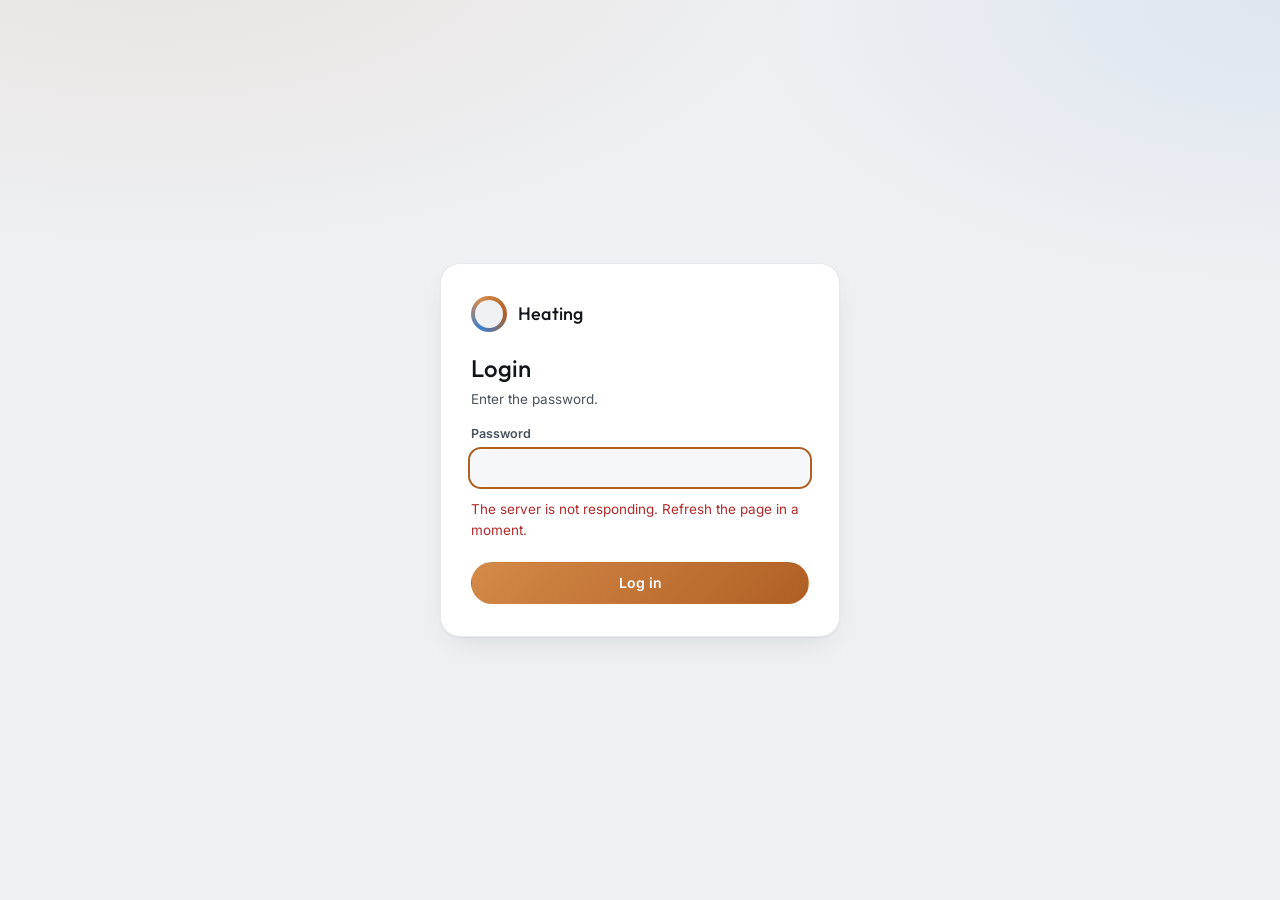
==== commit fed67215: "Verzia 2.2.0: jazyky webu (locales/sk.json, locales/en.json, prepínač SK/EN)" ====
--- a/ui.html
+++ b/ui.html
@@ -3,7 +3,7 @@
 <head>
 <meta charset="utf-8">
 <meta name="viewport" content="width=device-width, initial-scale=1, viewport-fit=cover">
-<title>Kúrenie</title>
+<title data-i18n="spolocne.nazov_app">Kúrenie</title>
 <link rel="icon" type="image/png" href="/favicon.png">
 <link rel="apple-touch-icon" href="/apple-touch-icon.png">
 <link rel="manifest" href="/manifest.webmanifest" crossorigin="use-credentials">
@@ -88,6 +88,7 @@
 .themes button:hover{color:var(--ink)}
 .themes button[aria-pressed=true]{background:var(--raise);color:var(--copper-ink);box-shadow:0 1px 3px rgba(0,0,0,.18)}
 .themes svg{width:15px;height:15px}
+.themes .lbtn{width:auto;padding:0 9px;font:600 12px var(--f-body)}
 main{display:grid;gap:22px;padding-block:26px 44px;padding-bottom:calc(44px + env(safe-area-inset-bottom,0px))}
 /* panely */
 .panel{background:var(--panel);border:1px solid var(--line);border-radius:20px;box-shadow:var(--shadow);min-width:0}
@@ -607,183 +608,187 @@
 </head>
 <body>
 <header class="top" id="apptop" hidden><div class="wrap">
-  <div class="brand"><span class="mark" id="mark" role="img" aria-label="Detská – °C" title="Detská – °C"><span class="mt" id="marktxt" aria-hidden="true">–</span></span><span class="bt">Kúrenie</span></div>
-  <nav class="tabs" id="tabs" role="tablist" aria-label="Sekcie">
-    <a role="tab" id="tabl-prehlad" href="#prehlad" aria-controls="tab-prehlad" aria-selected="false"><span class="tl" data-l="Prehľad">Prehľad</span><span class="tbadge dot" id="bd-prehlad" hidden title="Aktívne poplachy" role="img" aria-label="Aktívne poplachy"></span></a>
-    <a role="tab" id="tabl-spotreba" href="#spotreba" aria-controls="tab-spotreba" aria-selected="false"><span class="tl" data-l="Spotreba">Spotreba</span></a>
-    <a role="tab" id="tabl-izby" href="#izby" aria-controls="tab-izby" aria-selected="false"><span class="tl" data-l="Izby">Izby</span></a>
-    <a role="tab" id="tabl-tuv" href="#tuv" aria-controls="tab-tuv" aria-selected="false"><span class="tl" data-l="TÚV">TÚV</span></a>
-    <a class="adm" role="tab" id="tabl-den"href="#den" aria-controls="tab-den" aria-selected="false"><span class="tl" data-l="Deň">Deň</span></a>
-    <a class="adm" role="tab" id="tabl-statistiky" href="#statistiky" aria-controls="tab-statistiky" aria-selected="false"><span class="tl" data-l="Štatistiky">Štatistiky</span></a>
-    <a class="adm" role="tab" id="tabl-cidla" href="#cidla" aria-controls="tab-cidla" aria-selected="false"><span class="tl" data-l="Čidlá">Čidlá</span><span class="tbadge" id="bd-cidla" hidden></span></a>
-    <a class="adm" role="tab" id="tabl-analyzy" href="#analyzy" aria-controls="tab-analyzy" aria-selected="false"><span class="tl" data-l="Analýzy">Analýzy</span><span class="tbadge" id="bd-analyzy" hidden title="Beží porovnávací test">A/B</span></a>
-    <a class="adm" role="tab" id="tabl-nastavenia" href="#nastavenia" aria-controls="tab-nastavenia" aria-selected="false"><span class="tl" data-l="Nastavenia">Nastavenia</span></a>
+  <div class="brand"><span class="mark" id="mark" role="img" aria-label="– °C" title="– °C"><span class="mt" id="marktxt" aria-hidden="true">–</span></span><span class="bt" data-i18n="spolocne.nazov_app">Kúrenie</span></div>
+  <nav class="tabs" id="tabs" role="tablist" aria-label="Sekcie" data-i18n-attr="aria-label:nav.sekcie">
+    <a role="tab" id="tabl-prehlad" href="#prehlad" aria-controls="tab-prehlad" aria-selected="false"><span class="tl" data-l="Prehľad" data-i18n="nav.prehlad">Prehľad</span><span class="tbadge dot" id="bd-prehlad" hidden title="Aktívne poplachy" role="img" aria-label="Aktívne poplachy" data-i18n-attr="title:nav.poplachy;aria-label:nav.poplachy"></span></a>
+    <a role="tab" id="tabl-spotreba" href="#spotreba" aria-controls="tab-spotreba" aria-selected="false"><span class="tl" data-l="Spotreba" data-i18n="nav.spotreba">Spotreba</span></a>
+    <a role="tab" id="tabl-izby" href="#izby" aria-controls="tab-izby" aria-selected="false"><span class="tl" data-l="Izby" data-i18n="nav.izby">Izby</span></a>
+    <a role="tab" id="tabl-tuv" href="#tuv" aria-controls="tab-tuv" aria-selected="false"><span class="tl" data-l="TÚV" data-i18n="nav.tuv">TÚV</span></a>
+    <a class="adm" role="tab" id="tabl-den"href="#den" aria-controls="tab-den" aria-selected="false"><span class="tl" data-l="Deň" data-i18n="nav.den">Deň</span></a>
+    <a class="adm" role="tab" id="tabl-statistiky" href="#statistiky" aria-controls="tab-statistiky" aria-selected="false"><span class="tl" data-l="Štatistiky" data-i18n="nav.statistiky">Štatistiky</span></a>
+    <a class="adm" role="tab" id="tabl-cidla" href="#cidla" aria-controls="tab-cidla" aria-selected="false"><span class="tl" data-l="Čidlá" data-i18n="nav.cidla">Čidlá</span><span class="tbadge" id="bd-cidla" hidden></span></a>
+    <a class="adm" role="tab" id="tabl-analyzy" href="#analyzy" aria-controls="tab-analyzy" aria-selected="false"><span class="tl" data-l="Analýzy" data-i18n="nav.analyzy">Analýzy</span><span class="tbadge" id="bd-analyzy" hidden title="Beží porovnávací test" data-i18n-attr="title:nav.ab_bezi">A/B</span></a>
+    <a class="adm" role="tab" id="tabl-nastavenia" href="#nastavenia" aria-controls="tab-nastavenia" aria-selected="false"><span class="tl" data-l="Nastavenia" data-i18n="nav.nastavenia">Nastavenia</span></a>
   </nav>
   <div class="spacer"></div>
   <a class="sys hasys adm" id="hanav" href="#nastavenia" title="Home Assistant"><span class="dot grey" id="hadot"></span><span>HA</span></a>
-  <a class="sys hasys adm" id="tunnav" href="#nastavenia" title="Cloudflare tunel"><span class="dot grey" id="tundot"></span><span>Tunel</span></a>
-  <div class="seasonseg adm" id="seasonseg" role="group" aria-label="Sezóna" title="Zima: agent berie do úvahy otvorené okná a posiela upozornenia. Leto: vetranie je v poriadku, upozornenia sa neposielajú.">
-    <button type="button" data-s="zima" aria-pressed="false">Zima</button><button type="button" data-s="leto" aria-pressed="false">Leto</button></div>
-  <div class="sys adm"><span class="dot" id="sysdot"></span><span id="systext">načítavam…</span></div>
-  <div class="themes" role="group" aria-label="Vzhľad">
-    <button data-t="light" title="Svetlý" aria-label="Svetlý vzhľad"><svg viewBox="0 0 24 24" fill="none" stroke="currentColor" stroke-width="2" stroke-linecap="round"><circle cx="12" cy="12" r="4"/><path d="M12 2v2M12 20v2M4.9 4.9l1.4 1.4M17.7 17.7l1.4 1.4M2 12h2M20 12h2M4.9 19.1l1.4-1.4M17.7 6.3l1.4-1.4"/></svg></button>
-    <button data-t="auto" title="Podľa systému" aria-label="Vzhľad podľa systému"><svg viewBox="0 0 24 24" fill="none" stroke="currentColor" stroke-width="2" stroke-linecap="round" stroke-linejoin="round"><rect x="3" y="4" width="18" height="12" rx="2"/><path d="M8 20h8M12 16v4"/></svg></button>
-    <button data-t="dark" title="Tmavý" aria-label="Tmavý vzhľad"><svg viewBox="0 0 24 24" fill="none" stroke="currentColor" stroke-width="2" stroke-linecap="round" stroke-linejoin="round"><path d="M20 14.5A8 8 0 0 1 9.5 4a8 8 0 1 0 10.5 10.5Z"/></svg></button>
+  <a class="sys hasys adm" id="tunnav" href="#nastavenia" title="Cloudflare tunel" data-i18n-attr="title:top.cf_tunel"><span class="dot grey" id="tundot"></span><span data-i18n="top.tunel">Tunel</span></a>
+  <div class="seasonseg adm" id="seasonseg" role="group" aria-label="Sezóna" title="Zima: agent berie do úvahy otvorené okná a posiela upozornenia. Leto: vetranie je v poriadku, upozornenia sa neposielajú." data-i18n-attr="aria-label:top.sezona;title:top.sezona_tip">
+    <button type="button" data-s="zima" aria-pressed="false" data-i18n="top.zima">Zima</button><button type="button" data-s="leto" aria-pressed="false" data-i18n="top.leto">Leto</button></div>
+  <div class="sys adm"><span class="dot" id="sysdot"></span><span id="systext" data-i18n="spolocne.nacitavam_m">načítavam…</span></div>
+  <div class="themes" id="langseg" role="group" aria-label="Jazyk" data-i18n-attr="aria-label:top.jazyk">
+    <button type="button" data-lang="sk" class="lbtn" title="Slovenčina" aria-label="Slovenčina" data-i18n-attr="title:top.jazyk_sk;aria-label:top.jazyk_sk">SK</button>
+    <button type="button" data-lang="en" class="lbtn" title="English" aria-label="English" data-i18n-attr="title:top.jazyk_en;aria-label:top.jazyk_en">EN</button>
+  </div>
+  <div class="themes" id="themeseg" role="group" aria-label="Vzhľad" data-i18n-attr="aria-label:top.vzhlad">
+    <button data-t="light" title="Svetlý" aria-label="Svetlý vzhľad" data-i18n-attr="title:top.svetly;aria-label:top.svetly_vzhlad"><svg viewBox="0 0 24 24" fill="none" stroke="currentColor" stroke-width="2" stroke-linecap="round"><circle cx="12" cy="12" r="4"/><path d="M12 2v2M12 20v2M4.9 4.9l1.4 1.4M17.7 17.7l1.4 1.4M2 12h2M20 12h2M4.9 19.1l1.4-1.4M17.7 6.3l1.4-1.4"/></svg></button>
+    <button data-t="auto" title="Podľa systému" aria-label="Vzhľad podľa systému" data-i18n-attr="title:top.podla_systemu;aria-label:top.vzhlad_podla_systemu"><svg viewBox="0 0 24 24" fill="none" stroke="currentColor" stroke-width="2" stroke-linecap="round" stroke-linejoin="round"><rect x="3" y="4" width="18" height="12" rx="2"/><path d="M8 20h8M12 16v4"/></svg></button>
+    <button data-t="dark" title="Tmavý" aria-label="Tmavý vzhľad" data-i18n-attr="title:top.tmavy;aria-label:top.tmavy_vzhlad"><svg viewBox="0 0 24 24" fill="none" stroke="currentColor" stroke-width="2" stroke-linecap="round" stroke-linejoin="round"><path d="M20 14.5A8 8 0 0 1 9.5 4a8 8 0 1 0 10.5 10.5Z"/></svg></button>
   </div>
   <div class="whobox" id="whobox" hidden><span class="who" id="whoemail"></span><span class="rolebadge" id="rolebadge"></span></div>
-  <button type="button" class="btn sm" id="logout">Odhlásiť</button>
+  <button type="button" class="btn sm" id="logout" data-i18n="top.odhlasit">Odhlásiť</button>
 </div></header>
 <div class="alerts" id="alerts" hidden><div class="wrap"></div></div>
 
 <main class="wrap" id="main" hidden>
   <div class="tab" id="tab-prehlad" role="tabpanel" aria-labelledby="tabl-prehlad" hidden>
-  <section class="dialsec usr" id="dialsec" aria-label="Cieľová teplota">
-    <div class="dialbox"><div class="dialring" aria-hidden="true"></div><svg id="dial" class="dial off" viewBox="0 0 300 300" role="slider" tabindex="0" aria-label="Cieľová teplota detskej izby" aria-valuemin="20" aria-valuemax="24.5" aria-valuenow="22" aria-valuetext="bez údaja" aria-disabled="true"></svg></div>
+  <section class="dialsec usr" id="dialsec" aria-label="Cieľová teplota" data-i18n-attr="aria-label:prehlad.ciel_teplota">
+    <div class="dialbox"><div class="dialring" aria-hidden="true"></div><svg id="dial" class="dial off" viewBox="0 0 300 300" role="slider" tabindex="0" aria-label="Cieľová teplota detskej izby" aria-valuemin="20" aria-valuemax="24.5" aria-valuenow="22" aria-valuetext="bez údaja" aria-disabled="true" data-i18n-attr="aria-label:prehlad.ciel_detska;aria-valuetext:spolocne.bez_udaja"></svg></div>
     <label class="haplbl" id="haplbl" aria-hidden="true"><input type="checkbox" switch tabindex="-1"></label>
-    <div class="dialfoot"><div class="dialact" id="dialact"><button type="button" class="btn primary" id="dialgo">Nastaviť</button><button type="button" class="btn" id="dialno">Zrušiť</button></div>
+    <div class="dialfoot"><div class="dialact" id="dialact"><button type="button" class="btn primary" id="dialgo" data-i18n="spolocne.nastavit">Nastaviť</button><button type="button" class="btn" id="dialno" data-i18n="spolocne.zrusit">Zrušiť</button></div>
     <div class="dialmsg" id="dialmsg" role="status" aria-live="polite"></div></div>
   </section>
   <div class="hero">
     <section class="panel hero-main">
-      <p class="eyebrow" id="eyebrow">Detská izba · riadiaca miestnosť</p>
+      <p class="eyebrow" id="eyebrow" data-i18n="prehlad.eyebrow_default">Detská izba · riadiaca miestnosť</p>
       <div class="reading">
         <div class="big" id="big">–<sup>°C</sup></div>
         <div class="reading-side">
           <span class="delta" id="delta">–</span>
-          <div><span class="k">Vonku</span> <span class="v" id="out">–</span></div>
+          <div><span class="k" data-i18n="prehlad.vonku">Vonku</span> <span class="v" id="out">–</span></div>
         </div>
       </div>
-      <div class="scale" id="scale" aria-label="Teploty izieb na spoločnej stupnici"></div>
-      <div class="devline" id="devline" hidden aria-label="Tepelné čerpadlo"></div>
+      <div class="scale" id="scale" aria-label="Teploty izieb na spoločnej stupnici" data-i18n-attr="aria-label:prehlad.stupnica_aria"></div>
+      <div class="devline" id="devline" hidden aria-label="Tepelné čerpadlo" data-i18n-attr="aria-label:prehlad.tc"></div>
       <div class="stats adm" id="stats"></div>
     </section>
 
     <section class="panel pad agent adm">
-      <div class="head" style="margin-bottom:0"><h2>Agent</h2><span class="sub" id="agentnext"></span></div>
-      <div class="seg" id="modes" role="group" aria-label="Režim agenta">
-        <button data-m="off">Vypnutý</button><button data-m="advise">Len radí</button><button data-m="control">Riadi</button>
+      <div class="head" style="margin-bottom:0"><h2 data-i18n="agent.titul">Agent</h2><span class="sub" id="agentnext"></span></div>
+      <div class="seg" id="modes" role="group" aria-label="Režim agenta" data-i18n-attr="aria-label:agent.rezim_aria">
+        <button data-m="off" data-i18n="agent.mode_off">Vypnutý</button><button data-m="advise" data-i18n="agent.mode_advise">Len radí</button><button data-m="control" data-i18n="agent.mode_control">Riadi</button>
       </div>
-      <div id="modeask" class="callout warn" hidden role="alertdialog" aria-label="Potvrdenie režimu Riadi">
-        <div>Agent bude sám meniť povolené nastavenia čerpadla (krivka, FSV 4013, max. posun) v pevných medziach. Zapnúť režim „Riadi“?</div>
-        <div class="btnrow" style="margin-top:10px"><button type="button" class="btn sm primary" id="modeyes">Áno, zapnúť Riadi</button><button type="button" class="btn sm" id="modeno">Nie</button></div>
+      <div id="modeask" class="callout warn" hidden role="alertdialog" aria-label="Potvrdenie režimu Riadi" data-i18n-attr="aria-label:agent.potvrd_aria">
+        <div data-i18n="agent.potvrd_text">Agent bude sám meniť povolené nastavenia čerpadla (krivka, FSV 4013, max. posun) v pevných medziach. Zapnúť režim „Riadi“?</div>
+        <div class="btnrow" style="margin-top:10px"><button type="button" class="btn sm primary" id="modeyes" data-i18n="agent.ano_riadi">Áno, zapnúť Riadi</button><button type="button" class="btn sm" id="modeno" data-i18n="spolocne.nie">Nie</button></div>
       </div>
       <div id="modeerr" class="ferr" role="alert" hidden></div>
       <div id="abpill" hidden></div>
-      <div id="keywarn" class="callout warn" hidden>Chýba kľúč OpenRouter. Agent bez neho nevie rozhodovať. Vlož ho v Nastaveniach.</div>
+      <div id="keywarn" class="callout warn" hidden data-i18n="agent.chyba_kluc">Chýba kľúč OpenRouter. Agent bez neho nevie rozhodovať. Vlož ho v Nastaveniach.</div>
       <div id="last" class="run"></div>
       <div class="credit" id="credit" hidden></div>
-      <div class="foot"><span class="sub" id="agentinfo"></span><button class="btn" id="runnow">Spustiť teraz</button></div>
+      <div class="foot"><span class="sub" id="agentinfo"></span><button class="btn" id="runnow" data-i18n="agent.spustit_teraz">Spustiť teraz</button></div>
     </section>
   </div>
 
   <section class="panel pad" id="roomspanel">
-    <div class="head"><h2>Izby</h2><span class="sub" id="roomsub">Aktuálna teplota a rozdiel oproti cieľu</span></div>
-    <div class="rooms" id="rooms" aria-live="polite"><div class="empty">Načítavam…</div></div>
+    <div class="head"><h2 data-i18n="nav.izby">Izby</h2><span class="sub" id="roomsub" data-i18n="prehlad.izby_sub">Aktuálna teplota a rozdiel oproti cieľu</span></div>
+    <div class="rooms" id="rooms" aria-live="polite"><div class="empty" data-i18n="spolocne.nacitavam">Načítavam…</div></div>
     <div id="roomtarget"></div>
     <div class="sub usr" id="userlast" style="margin-top:14px" hidden></div>
   </section>
 
   <div class="two">
     <section class="panel pad chat" id="chatpanel">
-      <div class="head"><h2><span class="adm">Správy agentovi</span><span class="usr">Agent</span></h2><span class="sub adm">Napíš, čo si spravil ručne, alebo sa opýtaj</span><span class="sub usr">Napíš, akú teplotu chceš (napr. ‚v detskej chcem 23‘), alebo sa opýtaj.</span></div>
-      <div id="agentoff" class="callout warn fn-off">Agent je vypnutý – vlož kľúč OpenRouter (Nastavenia → Agent).</div>
+      <div class="head"><h2><span class="adm" data-i18n="agent.spravy_agentovi">Správy agentovi</span><span class="usr" data-i18n="agent.titul">Agent</span></h2><span class="sub adm" data-i18n="agent.napis_adm">Napíš, čo si spravil ručne, alebo sa opýtaj</span><span class="sub usr" data-i18n="agent.napis_usr">Napíš, akú teplotu chceš (napr. ‚v detskej chcem 23‘), alebo sa opýtaj.</span></div>
+      <div id="agentoff" class="callout warn fn-off" data-i18n="agent.vypnuty_info">Agent je vypnutý – vlož kľúč OpenRouter (Nastavenia → Agent).</div>
       <div class="thread" id="thread" aria-live="polite"></div>
       <form id="chatform" class="chatbox">
-        <textarea id="chattext" rows="2" maxlength="2000" placeholder="Napríklad: ubral som na spätnom ventile v obývačke o štvrť otáčky" aria-label="Správa agentovi"></textarea>
-        <button class="btn primary" type="submit" id="chatsend">Odoslať</button>
+        <textarea id="chattext" rows="2" maxlength="2000" placeholder="Napríklad: ubral som na spätnom ventile v obývačke o štvrť otáčky" aria-label="Správa agentovi" data-i18n-attr="placeholder:agent.ph_admin;aria-label:agent.sprava_aria"></textarea>
+        <button class="btn primary" type="submit" id="chatsend" data-i18n="agent.odoslat">Odoslať</button>
       </form>
       <div id="chaterr" class="ferr" role="alert" hidden style="margin-top:8px"></div>
       <div class="chips adm" id="chips">
-        <button type="button" class="chip">Ubral som na spätnom ventile v </button>
-        <button type="button" class="chip">Pridal som na ventile v </button>
-        <button type="button" class="chip">Dnes sme dlho vetrali v </button>
-        <button type="button" class="chip">Budeme preč od </button>
-        <button type="button" class="chip">Ako je na tom kúrenie?</button>
+        <button type="button" class="chip" data-i18n="agent.chip1">Ubral som na spätnom ventile v </button>
+        <button type="button" class="chip" data-i18n="agent.chip2">Pridal som na ventile v </button>
+        <button type="button" class="chip" data-i18n="agent.chip3">Dnes sme dlho vetrali v </button>
+        <button type="button" class="chip" data-i18n="agent.chip4">Budeme preč od </button>
+        <button type="button" class="chip" data-i18n="agent.chip5">Ako je na tom kúrenie?</button>
       </div>
     </section>
     <section class="panel pad adm" id="ivpanel">
-      <div class="head"><h2>Zásahy a ich výsledky</h2><span class="sub">Agent vyhodnotí účinok po 24 hodinách</span></div>
-      <div class="ivlist" id="ivlist" aria-live="polite"><div class="empty">Načítavam…</div></div>
+      <div class="head"><h2 data-i18n="agent.zasahy_titul">Zásahy a ich výsledky</h2><span class="sub" data-i18n="agent.zasahy_sub">Agent vyhodnotí účinok po 24 hodinách</span></div>
+      <div class="ivlist" id="ivlist" aria-live="polite"><div class="empty" data-i18n="spolocne.nacitavam">Načítavam…</div></div>
       <div id="ivmsg" class="sub" role="status" style="margin-top:8px"></div>
-      <details id="ivadd" style="margin-top:14px"><summary>Pridať zásah ručne</summary>
+      <details id="ivadd" style="margin-top:14px"><summary data-i18n="agent.pridat_zasah_rucne">Pridať zásah ručne</summary>
         <form id="ivform" class="form" autocomplete="off">
-          <label for="ivtext">Čo si zmenil</label>
-          <input type="text" class="plain" id="ivtext" maxlength="300" placeholder="Napríklad: ubral som na ventile v obývačke" required>
+          <label for="ivtext" data-i18n="agent.co_zmenil">Čo si zmenil</label>
+          <input type="text" class="plain" id="ivtext" maxlength="300" placeholder="Napríklad: ubral som na ventile v obývačke" required data-i18n-attr="placeholder:agent.ph_zasah">
           <div class="frow2">
-            <div class="form"><label for="ivkind">Typ</label>
-              <select id="ivkind"><option value="ventil">Ventil</option><option value="krivka">Krivka</option><option value="nastavenie">Nastavenie</option><option value="vetranie">Vetranie</option><option value="ine">Iné</option></select></div>
-            <div class="form"><label for="ivroom">Izba</label>
-              <select id="ivroom"><option value="">Žiadna / celý dom</option></select></div>
+            <div class="form"><label for="ivkind" data-i18n="agent.typ">Typ</label>
+              <select id="ivkind"><option value="ventil" data-i18n="spolocne.kind_ventil">Ventil</option><option value="krivka" data-i18n="spolocne.kind_krivka">Krivka</option><option value="nastavenie" data-i18n="spolocne.kind_nastavenie">Nastavenie</option><option value="vetranie" data-i18n="spolocne.kind_vetranie">Vetranie</option><option value="ine" data-i18n="spolocne.ine">Iné</option></select></div>
+            <div class="form"><label for="ivroom" data-i18n="spolocne.izba">Izba</label>
+              <select id="ivroom"><option value="" data-i18n="agent.ziadna_dom">Žiadna / celý dom</option></select></div>
           </div>
-          <label for="ivts">Kedy</label>
+          <label for="ivts" data-i18n="agent.kedy">Kedy</label>
           <input type="datetime-local" id="ivts">
-          <div class="btnrow"><button class="btn primary" type="submit">Pridať zásah</button><span id="ivformmsg" class="sub" role="status"></span></div>
+          <div class="btnrow"><button class="btn primary" type="submit" data-i18n="agent.pridat_zasah">Pridať zásah</button><span id="ivformmsg" class="sub" role="status"></span></div>
         </form>
       </details>
     </section>
   </div>
 
   <section class="panel pad usr" id="pushpanel">
-    <details><summary>Upozornenia na tomto zariadení</summary>
+    <details><summary data-i18n="nastavenia.push_zariadenie">Upozornenia na tomto zariadení</summary>
     <div class="pushbox"></div></details>
   </section>
   </div>
 
   <div class="tab" id="tab-spotreba" role="tabpanel" aria-labelledby="tabl-spotreba" hidden>
     <section class="panel pad" id="sppanel">
-      <div class="head"><h2>Spotreba elektriny</h2><span class="sub" id="sprange"></span></div>
-      <div class="spbar" id="spseg" role="group" aria-label="Obdobie">
+      <div class="head"><h2 data-i18n="spotreba.titul">Spotreba elektriny</h2><span class="sub" id="sprange"></span></div>
+      <div class="spbar" id="spseg" role="group" aria-label="Obdobie" data-i18n-attr="aria-label:spotreba.obdobie">
         <div class="subseg">
-          <button type="button" data-p="obd" aria-pressed="false">Fakturačné obdobie</button>
-          <button type="button" data-p="mes" aria-pressed="false">Tento mesiac</button>
-          <button type="button" data-p="min" aria-pressed="false">Minulý mesiac</button>
-          <button type="button" data-p="30" aria-pressed="false">30 dní</button>
+          <button type="button" data-p="obd" aria-pressed="false" data-i18n="spotreba.fakturacne">Fakturačné obdobie</button>
+          <button type="button" data-p="mes" aria-pressed="false" data-i18n="spotreba.tento_mesiac">Tento mesiac</button>
+          <button type="button" data-p="min" aria-pressed="false" data-i18n="spotreba.minuly_mesiac">Minulý mesiac</button>
+          <button type="button" data-p="30" aria-pressed="false" data-i18n="spolocne.dni30">30 dní</button>
         </div>
         <div class="subseg">
-          <button type="button" data-p="prev" id="spprev" aria-label="Predošlý mesiac" title="Predošlý mesiac">◀</button>
+          <button type="button" data-p="prev" id="spprev" aria-label="Predošlý mesiac" title="Predošlý mesiac" data-i18n-attr="aria-label:spotreba.predosly_mesiac;title:spotreba.predosly_mesiac">◀</button>
           <button type="button" data-p="m" id="spmlab" aria-pressed="false"></button>
-          <button type="button" data-p="next" id="spnext" aria-label="Nasledujúci mesiac" title="Nasledujúci mesiac">▶</button>
+          <button type="button" data-p="next" id="spnext" aria-label="Nasledujúci mesiac" title="Nasledujúci mesiac" data-i18n-attr="aria-label:spotreba.nasledujuci_mesiac;title:spotreba.nasledujuci_mesiac">▶</button>
         </div>
       </div>
       <div class="ferr" id="spmsg" role="alert" hidden style="margin-top:12px"></div>
-      <div class="stats" id="spstats"><div class="empty" style="padding-top:16px">Načítavam…</div></div>
+      <div class="stats" id="spstats"><div class="empty" style="padding-top:16px" data-i18n="spolocne.nacitavam">Načítavam…</div></div>
       <p class="sub" id="spnote" style="font-size:12.5px;margin:12px 0 0"></p>
     </section>
     <section class="panel pad" id="spchartbox" hidden>
-      <div class="head"><h2>Po dňoch</h2><div class="legend" id="splegend"></div></div>
+      <div class="head"><h2 data-i18n="spotreba.po_dnoch">Po dňoch</h2><div class="legend" id="splegend"></div></div>
       <div class="chart" id="spchart" style="margin-top:0"></div>
     </section>
     <section class="panel pad" id="sptblbox" hidden>
-      <div class="head"><h2>Tabuľka po dňoch</h2></div>
+      <div class="head"><h2 data-i18n="spotreba.tabulka_dni">Tabuľka po dňoch</h2></div>
       <div class="scroll"><table id="sptbl"></table></div>
     </section>
     <section class="panel pad" id="spmonbox" hidden>
-      <div class="head"><h2>Po mesiacoch</h2></div>
+      <div class="head"><h2 data-i18n="spotreba.po_mesiacoch">Po mesiacoch</h2></div>
       <div class="scroll"><table id="spmtbl"></table></div>
     </section>
   </div>
 
   <div class="tab" id="tab-izby" role="tabpanel" aria-labelledby="tabl-izby" hidden>
-    <section class="panel pad" id="roomlist"><div class="head"><h2>Izby</h2><span class="sub">Aktuálna teplota · klikni na izbu pre detail</span><button type="button" class="btn sm" id="vkbtn" aria-expanded="false" aria-controls="vkbox">Ako kúri podľa vonku</button></div>
-    <div class="bigrooms" id="bigrooms"><div class="empty">Načítavam…</div></div></section>
+    <section class="panel pad" id="roomlist"><div class="head"><h2 data-i18n="nav.izby">Izby</h2><span class="sub" data-i18n="izby.sub">Aktuálna teplota · klikni na izbu pre detail</span><button type="button" class="btn sm" id="vkbtn" aria-expanded="false" aria-controls="vkbox" data-i18n="izby.vk_btn">Ako kúri podľa vonku</button></div>
+    <div class="bigrooms" id="bigrooms"><div class="empty" data-i18n="spolocne.nacitavam">Načítavam…</div></div></section>
     <section class="panel pad" id="vkbox" hidden>
-      <div class="head"><h2>Ako kúri podľa vonkajšej teploty</h2><span class="sub" id="vkrange"></span><button type="button" class="btn sm" id="vkclose">Zavrieť</button></div>
+      <div class="head"><h2 data-i18n="izby.vk_titul">Ako kúri podľa vonkajšej teploty</h2><span class="sub" id="vkrange"></span><button type="button" class="btn sm" id="vkclose" data-i18n="spolocne.zavriet">Zavrieť</button></div>
       <div class="vkcard" id="vkcurve" hidden></div>
       <div class="spbar" id="vkbar">
-        <div class="subseg" id="vkper" role="group" aria-label="Obdobie">
-          <button type="button" data-v="zima" aria-pressed="false">Táto zima</button>
-          <button type="button" data-v="30" aria-pressed="false">30 dní</button>
-          <button type="button" data-v="minula" aria-pressed="false">Minulá zima</button>
-          <button type="button" data-v="all" aria-pressed="false">Všetko</button>
+        <div class="subseg" id="vkper" role="group" aria-label="Obdobie" data-i18n-attr="aria-label:spotreba.obdobie">
+          <button type="button" data-v="zima" aria-pressed="false" data-i18n="izby.tato_zima">Táto zima</button>
+          <button type="button" data-v="30" aria-pressed="false" data-i18n="spolocne.dni30">30 dní</button>
+          <button type="button" data-v="minula" aria-pressed="false" data-i18n="izby.minula_zima">Minulá zima</button>
+          <button type="button" data-v="all" aria-pressed="false" data-i18n="izby.vsetko">Všetko</button>
         </div>
-        <div class="subseg" id="vkkrok" role="group" aria-label="Krok pásma">
+        <div class="subseg" id="vkkrok" role="group" aria-label="Krok pásma" data-i18n-attr="aria-label:izby.krok_pasma">
           <button type="button" data-v="1" aria-pressed="false">1 °C</button>
           <button type="button" data-v="2" aria-pressed="false">2 °C</button>
           <button type="button" data-v="5" aria-pressed="false">5 °C</button>
         </div>
-        <div class="subseg" id="vkview" role="group" aria-label="Zobrazenie">
-          <button type="button" data-v="voda" aria-pressed="false">Voda</button>
-          <button type="button" data-v="izby" aria-pressed="false">Izby</button>
+        <div class="subseg" id="vkview" role="group" aria-label="Zobrazenie" data-i18n-attr="aria-label:izby.zobrazenie">
+          <button type="button" data-v="voda" aria-pressed="false" data-i18n="spolocne.voda">Voda</button>
+          <button type="button" data-v="izby" aria-pressed="false" data-i18n="nav.izby">Izby</button>
         </div>
       </div>
       <div class="ferr" id="vkmsg" role="alert" hidden style="margin-top:12px"></div>
@@ -793,20 +798,20 @@
         <div class="chart" id="vkchart" style="margin-top:6px"></div>
       </div>
       <div class="scroll"><table id="vktbl"></table></div>
-      <p class="sub" id="vknote" style="font-size:12.5px;margin:12px 0 0">Hodnoty sú z hodinových priemerov (krátke výkyvy v rámci hodiny nie sú vidieť). Pásmo „−6 až −4“ znamená vonku od −6 do −4 °C. Pásma s menej než 3 hodinami sú vynechané.</p>
+      <p class="sub" id="vknote" style="font-size:12.5px;margin:12px 0 0" data-i18n="vonku.nota_izby">Hodnoty sú z hodinových priemerov (krátke výkyvy v rámci hodiny nie sú vidieť). Pásmo „−6 až −4“ znamená vonku od −6 do −4 °C. Pásma s menej než 3 hodinami sú vynechané.</p>
     </section>
     <section class="panel pad" id="roomdetail" hidden>
-      <div class="dhead"><button type="button" class="btn sm" id="rdback">‹ Izby</button><h2 id="rdtitle" tabindex="-1"></h2></div>
+      <div class="dhead"><button type="button" class="btn sm" id="rdback" data-i18n="izby.spat">‹ Izby</button><h2 id="rdtitle" tabindex="-1"></h2></div>
       <div class="dgrid"><div class="dside"><div class="bigroom" id="rdnow"></div><div class="dbox" id="rdctl"></div></div>
       <div class="dbox chartbox" id="rdchart"></div></div>
     </section>
   </div>
 
   <div class="tab" id="tab-tuv" role="tabpanel" aria-labelledby="tabl-tuv" hidden>
-    <section class="panel pad" id="tuvlist"><div class="head"><h2>Teplá voda (TÚV)</h2><span class="sub">Bojler · klikni pre detail</span></div>
-    <div class="tuvbox" id="tuvbox"><div class="empty">Načítavam…</div></div></section>
+    <section class="panel pad" id="tuvlist"><div class="head"><h2 data-i18n="tuv.titul">Teplá voda (TÚV)</h2><span class="sub" data-i18n="tuv.sub">Bojler · klikni pre detail</span></div>
+    <div class="tuvbox" id="tuvbox"><div class="empty" data-i18n="spolocne.nacitavam">Načítavam…</div></div></section>
     <section class="panel pad" id="tuvdetail" hidden>
-      <div class="dhead"><button type="button" class="btn sm" id="tdback">‹ TÚV</button><h2 id="tdtitle" tabindex="-1">Bojler</h2></div>
+      <div class="dhead"><button type="button" class="btn sm" id="tdback" data-i18n="tuv.spat">‹ TÚV</button><h2 id="tdtitle" tabindex="-1" data-i18n="tuv.bojler">Bojler</h2></div>
       <div class="dgrid"><div class="dside"><div class="bigroom" id="tdnow"></div><div class="dbox" id="tdboost"></div><div class="dbox" id="tdperm" hidden></div></div>
       <div class="dbox chartbox" id="tdchart"></div></div>
     </section>
@@ -818,93 +823,93 @@
       <div class="daytitle" id="daytitle"></div><span id="daybadge"></span>
       <div class="spacer"></div>
       <div class="daynav">
-        <button class="btn icon" id="prev" aria-label="Predošlý deň" title="Predošlý deň (←)">‹</button>
-        <input type="date" id="date" aria-label="Dátum">
-        <button class="btn icon" id="next" aria-label="Nasledujúci deň" title="Nasledujúci deň (→)">›</button>
-        <button class="btn" id="today">Dnes</button>
+        <button class="btn icon" id="prev" aria-label="Predošlý deň" title="Predošlý deň (←)" data-i18n-attr="aria-label:den.predosly;title:den.predosly_tip">‹</button>
+        <input type="date" id="date" aria-label="Dátum" data-i18n-attr="aria-label:den.datum">
+        <button class="btn icon" id="next" aria-label="Nasledujúci deň" title="Nasledujúci deň (→)" data-i18n-attr="aria-label:den.nasledujuci;title:den.nasledujuci_tip">›</button>
+        <button class="btn" id="today" data-i18n="den.dnes">Dnes</button>
       </div>
     </div>
     <div class="pad" style="padding-top:8px">
       <div class="stats" id="daysum" style="border-top:0;margin-top:0"></div>
       <div id="dayreview"></div>
       <div id="charts"></div>
-      <p class="h3" style="margin-top:34px">Hodina po hodine <span style="text-transform:none;letter-spacing:0">· klikni na riadok pre detail</span></p>
+      <p class="h3" style="margin-top:34px"><span data-i18n="den.hodina_po_hodine">Hodina po hodine </span><span style="text-transform:none;letter-spacing:0" data-i18n="den.klikni_riadok">· klikni na riadok pre detail</span></p>
       <div class="scroll"><table id="hours"><thead></thead><tbody></tbody></table></div>
-      <div id="tempsbox" hidden style="margin-top:30px"><p class="h3">Čidlá z Home Assistantu</p><div class="scroll"><table id="daytemps"><thead><tr><th>Čidlo</th><th style="text-align:left">Skupina</th><th style="text-align:left">Druh</th><th>Ø °C</th><th>Min</th><th>Max</th></tr></thead><tbody></tbody></table></div></div>
-      <div id="notesbox" hidden style="margin-top:30px"><p class="h3">Analýzy a zásahy zapísané v tento deň</p><div id="notes"></div></div>
+      <div id="tempsbox" hidden style="margin-top:30px"><p class="h3" data-i18n="den.cidla_ha">Čidlá z Home Assistantu</p><div class="scroll"><table id="daytemps"><thead><tr><th data-i18n="den.cidlo">Čidlo</th><th style="text-align:left" data-i18n="den.skupina">Skupina</th><th style="text-align:left" data-i18n="den.druh">Druh</th><th>Ø °C</th><th>Min</th><th>Max</th></tr></thead><tbody></tbody></table></div></div>
+      <div id="notesbox" hidden style="margin-top:30px"><p class="h3" data-i18n="den.analyzy_zasahy">Analýzy a zásahy zapísané v tento deň</p><div id="notes"></div></div>
     </div>
   </section>
 
   <section class="panel pad" id="daysbox">
-    <div class="head"><h2>Posledné dni</h2><span class="sub">Klikni na deň · <a id="monlink" href="#" target="_blank" rel="noopener">Podrobné grafy ↗</a></span></div>
+    <div class="head"><h2 data-i18n="den.posledne_dni">Posledné dni</h2><span class="sub"><span data-i18n="den.klikni_den">Klikni na deň · </span><a id="monlink" href="#" target="_blank" rel="noopener" data-i18n="den.podrobne_grafy">Podrobné grafy ↗</a></span></div>
     <div class="scroll"><table id="days"><thead></thead><tbody></tbody></table></div>
-    <details style="margin-top:14px"><summary>Ako čítať kWh/°C</summary><p class="sub" style="margin:8px 0 0">Spotreba na 1 °C rozdielu medzi 23 °C a vonkajším priemerom. Nižšie číslo znamená úspornejší deň bez ohľadu na počasie.</p></details>
+    <details style="margin-top:14px"><summary data-i18n="den.ako_citat">Ako čítať kWh/°C</summary><p class="sub" style="margin:8px 0 0" data-i18n="den.ako_citat_text">Spotreba na 1 °C rozdielu medzi 23 °C a vonkajším priemerom. Nižšie číslo znamená úspornejší deň bez ohľadu na počasie.</p></details>
   </section>
   </div>
 
-  <div class="tab" id="tab-statistiky" role="tabpanel" aria-labelledby="tabl-statistiky" hidden><div class="st-boot" id="st-boot">Načítavam štatistiky…</div></div>
+  <div class="tab" id="tab-statistiky" role="tabpanel" aria-labelledby="tabl-statistiky" hidden><div class="st-boot" id="st-boot" data-i18n="nav.stats_boot">Načítavam štatistiky…</div></div>
 
   <div class="tab" id="tab-cidla" role="tabpanel" aria-labelledby="tabl-cidla" hidden>
   <section class="panel pad">
-    <div class="head"><h2>Čidlá</h2><span class="sub">Okná, dvere a teploty z Home Assistanta</span></div>
+    <div class="head"><h2 data-i18n="nav.cidla">Čidlá</h2><span class="sub" data-i18n="cidla.sub">Okná, dvere a teploty z Home Assistanta</span></div>
     <div class="tools">
-      <div class="subseg" id="subseg" role="group" aria-label="Typ čidiel">
-        <button type="button" data-sub="okna" aria-pressed="true">Okná a dvere<span class="cnt" id="cntokna">–</span></button><button type="button" data-sub="teploty" aria-pressed="false">Teploty<span class="cnt" id="cnttmp">–</span></button>
+      <div class="subseg" id="subseg" role="group" aria-label="Typ čidiel" data-i18n-attr="aria-label:cidla.typ_aria">
+        <button type="button" data-sub="okna" aria-pressed="true"><span data-i18n="cidla.okna_dvere">Okná a dvere</span><span class="cnt" id="cntokna">–</span></button><button type="button" data-sub="teploty" aria-pressed="false"><span data-i18n="cidla.teploty">Teploty</span><span class="cnt" id="cnttmp">–</span></button>
       </div>
-      <input type="search" class="in find" id="sfind" placeholder="Hľadať: meno, alias alebo entity_id" aria-label="Hľadať čidlo" autocomplete="off" spellcheck="false">
-      <div class="subseg" id="sfilter" role="group" aria-label="Filter čidiel">
-        <button type="button" data-fl="on" aria-pressed="true">Zapnuté</button><button type="button" data-fl="all" aria-pressed="false">Všetky</button><button type="button" data-fl="off" aria-pressed="false">Vypnuté</button>
+      <input type="search" class="in find" id="sfind" placeholder="Hľadať: meno, alias alebo entity_id" aria-label="Hľadať čidlo" autocomplete="off" spellcheck="false" data-i18n-attr="placeholder:cidla.hladat_ph;aria-label:cidla.hladat_aria">
+      <div class="subseg" id="sfilter" role="group" aria-label="Filter čidiel" data-i18n-attr="aria-label:cidla.filter_aria">
+        <button type="button" data-fl="on" aria-pressed="true" data-i18n="cidla.zapnute">Zapnuté</button><button type="button" data-fl="all" aria-pressed="false" data-i18n="cidla.vsetky">Všetky</button><button type="button" data-fl="off" aria-pressed="false" data-i18n="cidla.vypnute">Vypnuté</button>
       </div>
       <span class="spacer"></span>
       <span class="sub" id="smsg" role="status"></span>
-      <span class="hast"><span class="dot" id="hadot3"></span><span id="hastat3">načítavam…</span></span>
+      <span class="hast"><span class="dot" id="hadot3"></span><span id="hastat3" data-i18n="spolocne.nacitavam_m">načítavam…</span></span>
     </div>
     <div class="strip" id="strip-okna">
-      <label>Upozorniť po <input type="number" class="in sm" id="ctnotify" min="1" max="240" step="1" inputmode="numeric"> min</label>
-      <label>Pripomínať každých <input type="number" class="in sm" id="ctrepeat" min="0" max="240" step="1" inputmode="numeric" title="0 = nepripomínať"> min</label>
+      <label><span data-i18n="cidla.upozornit_po">Upozorniť po </span><input type="number" class="in sm" id="ctnotify" min="1" max="240" step="1" inputmode="numeric"> <span data-i18n="cidla.min">min</span></label>
+      <label><span data-i18n="cidla.pripominat">Pripomínať každých </span><input type="number" class="in sm" id="ctrepeat" min="0" max="240" step="1" inputmode="numeric" title="0 = nepripomínať" data-i18n-attr="title:cidla.nula_nepripominat"> <span data-i18n="cidla.min">min</span></label>
       <span class="sub" id="seasontext"></span>
       <span class="spacer"></span>
-      <button type="button" class="btn sm" id="ctaddbtn">Pridať skupinu</button>
+      <button type="button" class="btn sm" id="ctaddbtn" data-i18n="cidla.pridat_skupinu">Pridať skupinu</button>
     </div>
     <form id="ctnew" class="ctnew" autocomplete="off" hidden>
       <div class="dgrid">
-        <label class="dl">Názov skupiny<input type="text" class="in" id="ctnewname" maxlength="40"></label>
-        <label class="dl">Prepojená izba<select class="in" id="ctnewroom"></select></label>
-        <label class="dl">Vlastný čas upozornenia (min)<input type="number" class="in" id="ctnewmin" min="1" max="240" placeholder="podľa celku"></label>
+        <label class="dl"><span data-i18n="cidla.nazov_skupiny">Názov skupiny</span><input type="text" class="in" id="ctnewname" maxlength="40"></label>
+        <label class="dl"><span data-i18n="cidla.prepojena_izba">Prepojená izba</span><select class="in" id="ctnewroom"></select></label>
+        <label class="dl"><span data-i18n="cidla.vlastny_cas">Vlastný čas upozornenia (min)</span><input type="number" class="in" id="ctnewmin" min="1" max="240" placeholder="podľa celku" data-i18n-attr="placeholder:cidla.podla_celku"></label>
       </div>
-      <div class="btnrow"><button type="submit" class="btn primary sm">Vytvoriť</button><button type="button" class="btn sm" id="ctnewno">Zrušiť</button></div>
+      <div class="btnrow"><button type="submit" class="btn primary sm" data-i18n="cidla.vytvorit">Vytvoriť</button><button type="button" class="btn sm" id="ctnewno" data-i18n="spolocne.zrusit">Zrušiť</button></div>
     </form>
-    <div id="tbl-okna" data-k="okna"><div class="empty" style="padding:18px 0">Načítavam…</div></div>
+    <div id="tbl-okna" data-k="okna"><div class="empty" style="padding:18px 0" data-i18n="spolocne.nacitavam">Načítavam…</div></div>
     <div class="strip" id="strip-teploty" hidden>
-      <label>Upozorniť po <input type="number" class="in sm" id="tmpnotify" min="1" max="240" step="1" inputmode="numeric"> min mimo hranice</label>
-      <span class="sub">Skupiny upravíš v časti <a href="#cidla" data-gotosub="okna">Okná a dvere</a>.</span>
+      <label><span data-i18n="cidla.upozornit_po">Upozorniť po </span><input type="number" class="in sm" id="tmpnotify" min="1" max="240" step="1" inputmode="numeric"> <span data-i18n="cidla.min_mimo">min mimo hranice</span></label>
+      <span class="sub"><span data-i18n="cidla.skupiny_a">Skupiny upravíš v časti </span><a href="#cidla" data-gotosub="okna" data-i18n="cidla.okna_dvere">Okná a dvere</a><span data-i18n="cidla.skupiny_b">.</span></span>
     </div>
-    <div id="tbl-teploty" data-k="teploty" hidden><div class="empty" style="padding:18px 0">Načítavam…</div></div>
+    <div id="tbl-teploty" data-k="teploty" hidden><div class="empty" style="padding:18px 0" data-i18n="spolocne.nacitavam">Načítavam…</div></div>
   </section>
   </div>
 
   <div class="tab" id="tab-analyzy" role="tabpanel" aria-labelledby="tabl-analyzy" hidden>
   <section class="panel pad" id="abbox">
-    <div class="head"><h2>Porovnávací test</h2><span class="sub" id="abinfo"></span></div>
+    <div class="head"><h2 data-i18n="analyzy.titul">Porovnávací test</h2><span class="sub" id="abinfo"></span></div>
     <div id="abrun" hidden>
       <div id="abtoday" class="callout note"></div>
       <div id="abstrip"></div>
-      <div class="btnrow"><button type="button" class="btn danger" id="abstop">Zastaviť test</button></div>
-      <div id="abstopask" class="callout warn" hidden role="alertdialog" aria-label="Potvrdenie zastavenia testu" style="margin-top:10px">
-        <div>Test sa zastaví a regulácia podľa izby sa hneď vráti do bežného režimu. Dni, ktoré už skončili, sa zachovajú. Zastaviť test?</div>
-        <div class="btnrow" style="margin-top:10px"><button type="button" class="btn sm danger" id="abstopyes">Áno, zastaviť</button><button type="button" class="btn sm" id="abstopno">Nie</button></div>
+      <div class="btnrow"><button type="button" class="btn danger" id="abstop" data-i18n="analyzy.zastavit">Zastaviť test</button></div>
+      <div id="abstopask" class="callout warn" hidden role="alertdialog" aria-label="Potvrdenie zastavenia testu" style="margin-top:10px" data-i18n-attr="aria-label:analyzy.zastavit_aria">
+        <div data-i18n="analyzy.zastavit_text">Test sa zastaví a regulácia podľa izby sa hneď vráti do bežného režimu. Dni, ktoré už skončili, sa zachovajú. Zastaviť test?</div>
+        <div class="btnrow" style="margin-top:10px"><button type="button" class="btn sm danger" id="abstopyes" data-i18n="analyzy.ano_zastavit">Áno, zastaviť</button><button type="button" class="btn sm" id="abstopno" data-i18n="spolocne.nie">Nie</button></div>
       </div>
     </div>
     <div id="abidle" hidden>
-      <p class="sub" style="margin:0 0 8px;max-width:760px">Zmeria, koľko energie ušetrí regulácia podľa <span id="abref">detskej izby</span>; dni A (s reguláciou) a B (bez nej) sa striedajú.</p>
-      <details style="margin:0 0 14px"><summary>Ako to funguje</summary><p class="sub" style="margin:8px 0 0;max-width:760px">V dňoch A beží regulácia podľa izby ako obvykle, v dňoch B je vypnutá a čerpadlo ide len podľa ekvitermickej krivky. Počas testu agent nič nemení a ostáva ochrana: keď je v detskej príliš teplo alebo zima, alebo čerpadlo hlási chybu, deň B sa preruší a regulácia sa vráti. V dňoch B môže byť v izbách o niečo teplejšie alebo chladnejšie. Test začne o najbližšej polnoci.</p></details>
-      <div class="form" style="max-width:320px"><label for="ablen" style="margin-top:0">Dĺžka testu</label>
-        <select id="ablen"><option value="6">6 dní</option><option value="8">8 dní</option><option value="10" selected>10 dní (odporúčané)</option><option value="14">14 dní</option></select></div>
+      <p class="sub" style="margin:0 0 8px;max-width:760px"><span data-i18n="analyzy.uvod_a">Zmeria, koľko energie ušetrí regulácia podľa </span><span id="abref">detskej izby</span><span data-i18n="analyzy.uvod_b">; dni A (s reguláciou) a B (bez nej) sa striedajú.</span></p>
+      <details style="margin:0 0 14px"><summary data-i18n="spolocne.ako_to_funguje">Ako to funguje</summary><p class="sub" style="margin:8px 0 0;max-width:760px" data-i18n="analyzy.ako_text">V dňoch A beží regulácia podľa izby ako obvykle, v dňoch B je vypnutá a čerpadlo ide len podľa ekvitermickej krivky. Počas testu agent nič nemení a ostáva ochrana: keď je v detskej príliš teplo alebo zima, alebo čerpadlo hlási chybu, deň B sa preruší a regulácia sa vráti. V dňoch B môže byť v izbách o niečo teplejšie alebo chladnejšie. Test začne o najbližšej polnoci.</p></details>
+      <div class="form" style="max-width:320px"><label for="ablen" style="margin-top:0" data-i18n="analyzy.dlzka">Dĺžka testu</label>
+        <select id="ablen"><option value="6" data-i18n="analyzy.dni6">6 dní</option><option value="8" data-i18n="analyzy.dni8">8 dní</option><option value="10" selected data-i18n="analyzy.dni10">10 dní (odporúčané)</option><option value="14" data-i18n="analyzy.dni14">14 dní</option></select></div>
       <div id="abblock" class="callout warn" hidden style="margin-top:12px"></div>
-      <div class="btnrow"><button type="button" class="btn primary" id="abstart" disabled>Spustiť test</button></div>
-      <div id="abstartask" class="callout warn" hidden role="alertdialog" aria-label="Potvrdenie spustenia testu" style="margin-top:10px">
+      <div class="btnrow"><button type="button" class="btn primary" id="abstart" disabled data-i18n="analyzy.spustit">Spustiť test</button></div>
+      <div id="abstartask" class="callout warn" hidden role="alertdialog" aria-label="Potvrdenie spustenia testu" style="margin-top:10px" data-i18n-attr="aria-label:analyzy.spustit_aria">
         <div id="abstarttxt"></div>
-        <div class="btnrow" style="margin-top:10px"><button type="button" class="btn sm primary" id="abstartyes">Áno, spustiť</button><button type="button" class="btn sm" id="abstartno">Nie</button></div>
+        <div class="btnrow" style="margin-top:10px"><button type="button" class="btn sm primary" id="abstartyes" data-i18n="analyzy.ano_spustit">Áno, spustiť</button><button type="button" class="btn sm" id="abstartno" data-i18n="spolocne.nie">Nie</button></div>
       </div>
     </div>
     <div id="abresult" style="margin-top:18px"></div>
@@ -912,12 +917,12 @@
   </section>
 
   <section class="panel pad" id="learnbox">
-    <div class="head"><h2>Čo sa agent naučil</h2><span class="sub" id="learninfo"></span></div>
+    <div class="head"><h2 data-i18n="analyzy.naucil">Čo sa agent naučil</h2><span class="sub" id="learninfo"></span></div>
     <div id="learn"></div>
   </section>
 
   <section class="panel pad" id="reportbox" hidden>
-    <div class="head"><h2>Týždenný súhrn</h2><span class="sub">Agent ho píše v nedeľu večer</span></div>
+    <div class="head"><h2 data-i18n="analyzy.tyzdenny">Týždenný súhrn</h2><span class="sub" data-i18n="analyzy.tyzdenny_sub">Agent ho píše v nedeľu večer</span></div>
     <div id="reports"></div>
   </section>
   </div>
@@ -926,204 +931,204 @@
     <div class="sgrid">
     <section class="panel pad sgroup" id="hasettings">
       <h3>Home Assistant</h3>
-      <div class="hastat"><span class="dot" id="hadot2"></span><span id="hastat2">načítavam…</span></div>
-      <p class="sub">Agent odtiaľ číta okenné kontakty a teplotné čidlá (len čítanie).</p>
+      <div class="hastat"><span class="dot" id="hadot2"></span><span id="hastat2" data-i18n="spolocne.nacitavam_m">načítavam…</span></div>
+      <p class="sub" data-i18n="nastavenia.ha_popis">Agent odtiaľ číta okenné kontakty a teplotné čidlá (len čítanie).</p>
       <form id="haform" class="form" autocomplete="off">
-        <label for="haurl" style="margin-top:0">Adresa Home Assistanta</label>
+        <label for="haurl" style="margin-top:0" data-i18n="nastavenia.ha_adresa">Adresa Home Assistanta</label>
         <input type="url" id="haurl" placeholder="http://homeassistant.local:8123" spellcheck="false" autocomplete="off">
-        <label for="hatoken">Dlhodobý prístupový token <span class="mut" id="hakeystate" style="font-weight:400"></span></label>
-        <div class="inrow"><input type="password" id="hatoken" placeholder="vlož token" autocomplete="new-password" spellcheck="false">
-          <button type="button" class="btn" id="hashow">Zobraziť</button></div>
-        <div class="sub">Uloží sa na server a späť sa už nezobrazí. Token vytvoríš v Home Assistante: profil → Zabezpečenie → Dlhodobé prístupové tokeny.</div>
-        <div class="btnrow"><button class="btn primary" type="submit" id="hasave">Uložiť</button><button class="btn" type="button" id="hatest">Otestovať spojenie</button></div>
+        <label for="hatoken"><span data-i18n="nastavenia.ha_token">Dlhodobý prístupový token</span> <span class="mut" id="hakeystate" style="font-weight:400"></span></label>
+        <div class="inrow"><input type="password" id="hatoken" placeholder="vlož token" autocomplete="new-password" spellcheck="false" data-i18n-attr="placeholder:nastavenia.vloz_token">
+          <button type="button" class="btn" id="hashow" data-i18n="spolocne.zobrazit">Zobraziť</button></div>
+        <div class="sub" data-i18n="nastavenia.ha_token_popis">Uloží sa na server a späť sa už nezobrazí. Token vytvoríš v Home Assistante: profil → Zabezpečenie → Dlhodobé prístupové tokeny.</div>
+        <div class="btnrow"><button class="btn primary" type="submit" id="hasave" data-i18n="spolocne.ulozit">Uložiť</button><button class="btn" type="button" id="hatest" data-i18n="spolocne.otestovat">Otestovať spojenie</button></div>
         <span id="hamsg" class="sub" role="status"></span>
       </form>
     </section>
 
     <section class="panel pad sgroup" id="mqsettings">
-      <h3>MQTT (okná priamo zo Zigbee2MQTT)</h3>
-      <div class="hastat"><span class="dot grey" id="mqdot"></span><span id="mqstat">načítavam…</span></div>
+      <h3 data-i18n="nastavenia.mqtt_titul">MQTT (okná priamo zo Zigbee2MQTT)</h3>
+      <div class="hastat"><span class="dot grey" id="mqdot"></span><span id="mqstat" data-i18n="spolocne.nacitavam_m">načítavam…</span></div>
       <div id="mqinfo" class="sub" style="display:grid;gap:3px;margin:4px 0 6px"></div>
-      <p class="sub">Okná sa tak zmenia okamžite, bez čakania na Home Assistant. Home Assistant ostáva ako záloha.</p>
+      <p class="sub" data-i18n="nastavenia.mqtt_popis">Okná sa tak zmenia okamžite, bez čakania na Home Assistant. Home Assistant ostáva ako záloha.</p>
       <form id="mqform" class="form" autocomplete="off">
         <div class="mqrow">
-          <div><label for="mqhost" style="margin-top:0">Adresa brokera</label>
+          <div><label for="mqhost" style="margin-top:0" data-i18n="nastavenia.mqtt_adresa">Adresa brokera</label>
             <input type="text" id="mqhost" placeholder="192.168.1.10" spellcheck="false" autocapitalize="off" autocomplete="off"></div>
           <div><label for="mqport" style="margin-top:0">Port</label>
             <input type="number" id="mqport" min="1" max="65535" placeholder="1883" inputmode="numeric" autocomplete="off"></div>
         </div>
-        <label for="mquser">Používateľ</label>
+        <label for="mquser" data-i18n="nastavenia.mqtt_user">Používateľ</label>
         <input type="text" id="mquser" spellcheck="false" autocapitalize="off" autocomplete="off">
-        <label for="mqpass">Heslo</label>
-        <div class="inrow"><input type="password" id="mqpass" placeholder="vlož heslo" autocomplete="new-password" spellcheck="false">
-          <button type="button" class="btn" id="mqshow">Zobraziť</button></div>
-        <label for="mqbase">Základná téma</label>
+        <label for="mqpass" data-i18n="spolocne.heslo">Heslo</label>
+        <div class="inrow"><input type="password" id="mqpass" placeholder="vlož heslo" autocomplete="new-password" spellcheck="false" data-i18n-attr="placeholder:nastavenia.vloz_heslo">
+          <button type="button" class="btn" id="mqshow" data-i18n="spolocne.zobrazit">Zobraziť</button></div>
+        <label for="mqbase" data-i18n="nastavenia.mqtt_tema">Základná téma</label>
         <input type="text" id="mqbase" placeholder="zigbee2mqtt" spellcheck="false" autocapitalize="off" autocomplete="off">
-        <div class="sub">Uložené heslo sa späť nezobrazí. Prázdne pole hesla ho ponechá nezmenené.</div>
-        <div class="btnrow"><button class="btn primary" type="submit" id="mqsave">Uložiť</button><button class="btn" type="button" id="mqtest">Otestovať spojenie</button></div>
+        <div class="sub" data-i18n="nastavenia.mqtt_heslo_popis">Uložené heslo sa späť nezobrazí. Prázdne pole hesla ho ponechá nezmenené.</div>
+        <div class="btnrow"><button class="btn primary" type="submit" id="mqsave" data-i18n="spolocne.ulozit">Uložiť</button><button class="btn" type="button" id="mqtest" data-i18n="spolocne.otestovat">Otestovať spojenie</button></div>
         <span id="mqmsg" class="sub" role="status"></span>
       </form>
-      <p class="h3" style="margin:14px 0 2px">Okná prijímané z MQTT</p>
-      <div id="mqwins" class="sub">načítavam…</div>
+      <p class="h3" style="margin:14px 0 2px" data-i18n="nastavenia.mqtt_okna">Okná prijímané z MQTT</p>
+      <div id="mqwins" class="sub" data-i18n="spolocne.nacitavam_m">načítavam…</div>
     </section>
 
     <section class="panel pad sgroup" id="cfsettings">
-      <h3>Cloudflare tunel</h3>
-      <div class="hastat"><span class="dot grey" id="cfdot"></span><span id="cfstat">načítavam…</span></div>
+      <h3 data-i18n="nastavenia.cf_titul">Cloudflare tunel</h3>
+      <div class="hastat"><span class="dot grey" id="cfdot"></span><span id="cfstat" data-i18n="spolocne.nacitavam_m">načítavam…</span></div>
       <div id="cfinfo" class="sub" style="display:grid;gap:3px;margin:4px 0 10px"></div>
       <form id="cfapiform" class="form" autocomplete="off" style="margin-bottom:12px">
-        <label for="cfapikey" style="margin-top:0">Cloudflare API kľúč na správu e-mailov <span class="mut" id="cfapistate" style="font-weight:400"></span></label>
-        <div class="inrow"><input type="password" id="cfapikey" placeholder="vlož alebo zmeň API kľúč" autocomplete="new-password" spellcheck="false">
-          <button type="button" class="btn" id="cfapikeyshow">Zobraziť</button></div>
-        <div class="btnrow" style="margin-top:6px"><button class="btn primary" type="submit">Uložiť kľúč</button><button class="btn danger" type="button" id="cfapikeydel" hidden>Odstrániť kľúč</button></div>
+        <label for="cfapikey" style="margin-top:0"><span data-i18n="nastavenia.cf_api_kluc">Cloudflare API kľúč na správu e-mailov</span> <span class="mut" id="cfapistate" style="font-weight:400"></span></label>
+        <div class="inrow"><input type="password" id="cfapikey" placeholder="vlož alebo zmeň API kľúč" autocomplete="new-password" spellcheck="false" data-i18n-attr="placeholder:nastavenia.cf_vloz_api">
+          <button type="button" class="btn" id="cfapikeyshow" data-i18n="spolocne.zobrazit">Zobraziť</button></div>
+        <div class="btnrow" style="margin-top:6px"><button class="btn primary" type="submit" data-i18n="nastavenia.ulozit_kluc">Uložiť kľúč</button><button class="btn danger" type="button" id="cfapikeydel" hidden data-i18n="nastavenia.odstranit_kluc">Odstrániť kľúč</button></div>
         <span id="cfapikeymsg" class="sub" role="status"></span>
       </form>
       <form id="cfaccform" class="form" autocomplete="off" style="margin-bottom:12px">
-        <label for="cfteam" style="margin-top:0">Overovanie prihlásenia cez Cloudflare (Access JWT) <span class="mut" id="cfaccstate" style="font-weight:400"></span></label>
-        <div id="cfaccwarn" class="callout warn" hidden style="margin:6px 0">Bez tohto nastavenia sa cez Cloudflare nedá prihlásiť, funguje len heslo.</div>
+        <label for="cfteam" style="margin-top:0"><span data-i18n="nastavenia.cf_overovanie">Overovanie prihlásenia cez Cloudflare (Access JWT)</span> <span class="mut" id="cfaccstate" style="font-weight:400"></span></label>
+        <div id="cfaccwarn" class="callout warn" hidden style="margin:6px 0" data-i18n="nastavenia.cf_bez_nastavenia">Bez tohto nastavenia sa cez Cloudflare nedá prihlásiť, funguje len heslo.</div>
         <input type="text" id="cfteam" placeholder="moj-tim.cloudflareaccess.com" spellcheck="false" autocapitalize="off" aria-label="Team domain">
-        <input type="text" id="cfaud" placeholder="AUD tag aplikácie" spellcheck="false" autocapitalize="off" autocomplete="off" aria-label="AUD tag aplikácie" style="margin-top:6px">
-        <div class="sub">Nájdeš ich v Cloudflare Zero Trust → Access → Applications → Kúrenie → Overview → „Application Audience (AUD) Tag“. Team domain je adresa prihlásenia <i>…cloudflareaccess.com</i>. Stránka s nimi overuje podpis prihlásenia z Cloudflare a nikdy neverí holej hlavičke s e-mailom. Prázdne polia = overovanie vypnúť.</div>
-        <div class="btnrow" style="margin-top:6px"><button class="btn primary" type="submit">Uložiť</button></div>
+        <input type="text" id="cfaud" placeholder="AUD tag aplikácie" spellcheck="false" autocapitalize="off" autocomplete="off" aria-label="AUD tag aplikácie" style="margin-top:6px" data-i18n-attr="placeholder:nastavenia.cf_aud;aria-label:nastavenia.cf_aud">
+        <div class="sub" data-i18n-html="nastavenia.cf_aud_popis_html">Nájdeš ich v Cloudflare Zero Trust → Access → Applications → Kúrenie → Overview → „Application Audience (AUD) Tag“. Team domain je adresa prihlásenia <i>…cloudflareaccess.com</i>. Stránka s nimi overuje podpis prihlásenia z Cloudflare a nikdy neverí holej hlavičke s e-mailom. Prázdne polia = overovanie vypnúť.</div>
+        <div class="btnrow" style="margin-top:6px"><button class="btn primary" type="submit" data-i18n="spolocne.ulozit">Uložiť</button></div>
         <span id="cfaccmsg" class="sub" role="status"></span>
       </form>
-      <p class="sub">Sprístupní túto stránku z internetu cez tvoj Cloudflare tunel (cloudflared beží na tomto serveri). V Cloudflare Zero Trust nastav „Public hostname“ na <b>http://localhost:80</b> a pred stránku daj Cloudflare Access (prihlásenie e-mailom), lebo stránka ovláda kúrenie.</p>
+      <p class="sub" data-i18n-html="nastavenia.cf_popis_html">Sprístupní túto stránku z internetu cez tvoj Cloudflare tunel (cloudflared beží na tomto serveri). V Cloudflare Zero Trust nastav „Public hostname“ na <b>http://localhost:80</b> a pred stránku daj Cloudflare Access (prihlásenie e-mailom), lebo stránka ovláda kúrenie.</p>
       <form id="cfauto" class="form" autocomplete="off">
-        <div class="sub"><b>Automatické nastavenie</b> – stránka sama vytvorí tunel, DNS záznam a Cloudflare Access. Stačí API token (Cloudflare → My Profile → API Tokens → Create Token → Custom) s právami: <i>Account · Cloudflare Tunnel · Edit</i>, <i>Account · Access: Apps and Policies · Edit</i>, <i>Zone · DNS · Edit</i>, <i>Zone · Zone · Read</i>. API token sa použije len raz, ak nezaškrtneš jeho uloženie na server.</div>
-        <label for="cfhost" style="margin-top:0">Hostname stránky</label>
-        <input type="text" id="cfhost" placeholder="kurenie.tvojadomena.sk" spellcheck="false" autocapitalize="off">
-        <label for="cfemails">Povolené e-maily (Cloudflare Access)</label>
+        <div class="sub" data-i18n-html="nastavenia.cf_auto_popis_html"><b>Automatické nastavenie</b> – stránka sama vytvorí tunel, DNS záznam a Cloudflare Access. Stačí API token (Cloudflare → My Profile → API Tokens → Create Token → Custom) s právami: <i>Account · Cloudflare Tunnel · Edit</i>, <i>Account · Access: Apps and Policies · Edit</i>, <i>Zone · DNS · Edit</i>, <i>Zone · Zone · Read</i>. API token sa použije len raz, ak nezaškrtneš jeho uloženie na server.</div>
+        <label for="cfhost" style="margin-top:0" data-i18n="nastavenia.cf_hostname">Hostname stránky</label>
+        <input type="text" id="cfhost" placeholder="kurenie.tvojadomena.sk" spellcheck="false" autocapitalize="off" data-i18n-attr="placeholder:nastavenia.cf_hostname_ph">
+        <label for="cfemails" data-i18n="nastavenia.cf_emaily">Povolené e-maily (Cloudflare Access)</label>
         <input type="text" id="cfemails" placeholder="ty@example.com, partner@example.com" spellcheck="false" autocapitalize="off">
-        <label for="cfapi">Cloudflare API token</label>
-        <div class="inrow"><input type="password" id="cfapi" placeholder="vlož API token" autocomplete="new-password" spellcheck="false">
-          <button type="button" class="btn" id="cfapishow">Zobraziť</button></div>
-        <label style="display:flex;gap:8px;align-items:center;font-weight:400"><input type="checkbox" id="cfnoacc" style="width:auto"> Bez Cloudflare Access (nebezpečné – stránku uvidí celý internet, chráni ju len heslo)</label>
-        <div class="check"><input type="checkbox" id="cfsavekey"><label for="cfsavekey">Uložiť API kľúč na server (na neskoršiu správu e-mailov)</label></div>
-        <div class="btnrow"><button class="btn primary" type="submit">Nastaviť všetko automaticky</button></div>
+        <label for="cfapi" data-i18n="nastavenia.cf_api_token">Cloudflare API token</label>
+        <div class="inrow"><input type="password" id="cfapi" placeholder="vlož API token" autocomplete="new-password" spellcheck="false" data-i18n-attr="placeholder:nastavenia.cf_vloz_token">
+          <button type="button" class="btn" id="cfapishow" data-i18n="spolocne.zobrazit">Zobraziť</button></div>
+        <label style="display:flex;gap:8px;align-items:center;font-weight:400"><input type="checkbox" id="cfnoacc" style="width:auto"> <span data-i18n="nastavenia.cf_bez_access">Bez Cloudflare Access (nebezpečné – stránku uvidí celý internet, chráni ju len heslo)</span></label>
+        <div class="check"><input type="checkbox" id="cfsavekey"><label for="cfsavekey" data-i18n="nastavenia.cf_ulozit_api">Uložiť API kľúč na server (na neskoršiu správu e-mailov)</label></div>
+        <div class="btnrow"><button class="btn primary" type="submit" data-i18n="nastavenia.cf_nastavit_auto">Nastaviť všetko automaticky</button></div>
         <span id="cfautomsg" class="sub" role="status" style="white-space:pre-line"></span>
       </form>
-      <details style="margin-top:14px"><summary class="sub" style="cursor:pointer">Alebo vlož hotový token tunela ručne</summary>
+      <details style="margin-top:14px"><summary class="sub" style="cursor:pointer" data-i18n="nastavenia.cf_rucne">Alebo vlož hotový token tunela ručne</summary>
       <form id="cfform" class="form" autocomplete="off">
-        <label for="cftoken" style="margin-top:0">Token tunela <span class="mut" id="cfkeystate" style="font-weight:400"></span></label>
+        <label for="cftoken" style="margin-top:0"><span data-i18n="nastavenia.cf_token_tunela">Token tunela</span> <span class="mut" id="cfkeystate" style="font-weight:400"></span></label>
         <div class="inrow"><input type="password" id="cftoken" placeholder="eyJ…" autocomplete="new-password" spellcheck="false">
-          <button type="button" class="btn" id="cfshow">Zobraziť</button></div>
-        <div class="sub">Uloží sa na server a späť sa už nezobrazí. Token nájdeš v Zero Trust → Networks → Tunnels → tvoj tunel → Configure.</div>
-        <div class="btnrow"><button class="btn primary" type="submit">Uložiť a spustiť</button><button class="btn" type="button" id="cfdel" hidden>Vypnúť tunel</button></div>
+          <button type="button" class="btn" id="cfshow" data-i18n="spolocne.zobrazit">Zobraziť</button></div>
+        <div class="sub" data-i18n="nastavenia.cf_token_popis">Uloží sa na server a späť sa už nezobrazí. Token nájdeš v Zero Trust → Networks → Tunnels → tvoj tunel → Configure.</div>
+        <div class="btnrow"><button class="btn primary" type="submit" data-i18n="nastavenia.cf_ulozit_spustit">Uložiť a spustiť</button><button class="btn" type="button" id="cfdel" hidden data-i18n="nastavenia.cf_vypnut">Vypnúť tunel</button></div>
         <span id="cfmsg" class="sub" role="status"></span>
       </form></details>
     </section>
 
     <section class="panel pad sgroup wide" id="usersettings">
-      <h3>Používatelia</h3>
-      <p class="sub">E-maily v tomto zozname sa dostanú cez Cloudflare Access. Správca vidí a nastavuje všetko, Používateľ vidí základné teploty a môže písať agentovi o zmene teploty.</p>
-      <div class="tscroll"><table class="cmp" id="utable"><thead><tr><th style="text-align:left">E-mail</th><th style="text-align:left">Rola</th><th></th></tr></thead><tbody><tr><td colspan="3" class="empty">Načítavam…</td></tr></tbody></table></div>
+      <h3 data-i18n="nastavenia.pouzivatelia">Používatelia</h3>
+      <p class="sub" data-i18n="nastavenia.pouzivatelia_popis">E-maily v tomto zozname sa dostanú cez Cloudflare Access. Správca vidí a nastavuje všetko, Používateľ vidí základné teploty a môže písať agentovi o zmene teploty.</p>
+      <div class="tscroll"><table class="cmp" id="utable"><thead><tr><th style="text-align:left" data-i18n="nastavenia.email">E-mail</th><th style="text-align:left" data-i18n="nastavenia.rola">Rola</th><th></th></tr></thead><tbody><tr><td colspan="3" class="empty" data-i18n="spolocne.nacitavam">Načítavam…</td></tr></tbody></table></div>
       <div id="usync" class="callout note" style="margin-top:12px" role="status" hidden></div>
       <form id="uform" class="form" autocomplete="off" style="margin-top:14px">
-        <label for="uemail" style="margin-top:0">Pridať e-mail</label>
+        <label for="uemail" style="margin-top:0" data-i18n="nastavenia.pridat_email">Pridať e-mail</label>
         <div class="inrow" style="flex-wrap:wrap"><input type="text" id="uemail" placeholder="meno@example.com" spellcheck="false" autocapitalize="off" inputmode="email" style="min-width:220px">
-          <select id="urole" aria-label="Rola" style="width:auto"><option value="user">Používateľ</option><option value="admin">Správca</option></select>
-          <button class="btn primary" type="submit">Pridať</button></div>
+          <select id="urole" aria-label="Rola" style="width:auto" data-i18n-attr="aria-label:nastavenia.rola"><option value="user" data-i18n="spolocne.rola_user">Používateľ</option><option value="admin" data-i18n="spolocne.rola_admin">Správca</option></select>
+          <button class="btn primary" type="submit" data-i18n="spolocne.pridat">Pridať</button></div>
         <span id="umsg" class="sub" role="status"></span>
       </form>
     </section>
 
     <section class="panel pad sgroup">
-      <h3>Model</h3>
+      <h3 data-i18n="nastavenia.model">Model</h3>
       <form id="setform" class="form" autocomplete="off">
-        <label for="apikey" style="margin-top:0">Kľúč OpenRouter <span class="mut" id="keystate" style="font-weight:400"></span></label>
+        <label for="apikey" style="margin-top:0"><span data-i18n="nastavenia.kluc_or">Kľúč OpenRouter</span> <span class="mut" id="keystate" style="font-weight:400"></span></label>
         <div class="inrow"><input type="password" id="apikey" placeholder="sk-or-v1-…" autocomplete="new-password" spellcheck="false">
-          <button type="button" class="btn" id="showkey">Zobraziť</button></div>
-        <div class="sub">Uloží sa na server a späť sa už nezobrazí. Získaš ho na openrouter.ai/keys.</div>
-        <label for="model">Model</label>
-        <input type="text" id="model" list="modellist" placeholder="výrobca/model" spellcheck="false"><datalist id="modellist"></datalist>
-        <div class="sub" id="modelinfo">Vyber zo zoznamu alebo napíš názov modelu z OpenRouter.</div>
-        <label for="fbmodel">Záložný model</label>
-        <input type="text" id="fbmodel" list="modellist" placeholder="výrobca/model (prázdne = vypnutý)" spellcheck="false">
-        <div class="sub">Použije sa raz, keď hlavný model zlyhá.</div>
-        <label for="interval">Ako často agent beží</label>
+          <button type="button" class="btn" id="showkey" data-i18n="spolocne.zobrazit">Zobraziť</button></div>
+        <div class="sub" data-i18n="nastavenia.kluc_or_popis">Uloží sa na server a späť sa už nezobrazí. Získaš ho na openrouter.ai/keys.</div>
+        <label for="model" data-i18n="nastavenia.model">Model</label>
+        <input type="text" id="model" list="modellist" placeholder="výrobca/model" spellcheck="false" data-i18n-attr="placeholder:nastavenia.model_ph"><datalist id="modellist"></datalist>
+        <div class="sub" id="modelinfo" data-i18n="nastavenia.model_popis">Vyber zo zoznamu alebo napíš názov modelu z OpenRouter.</div>
+        <label for="fbmodel" data-i18n="nastavenia.zalozny">Záložný model</label>
+        <input type="text" id="fbmodel" list="modellist" placeholder="výrobca/model (prázdne = vypnutý)" spellcheck="false" data-i18n-attr="placeholder:nastavenia.zalozny_ph">
+        <div class="sub" data-i18n="nastavenia.zalozny_popis">Použije sa raz, keď hlavný model zlyhá.</div>
+        <label for="interval" data-i18n="nastavenia.interval">Ako často agent beží</label>
         <select id="interval">
-          <option value="15">každých 15 minút</option><option value="20">každých 20 minút</option><option value="30">každých 30 minút</option>
-          <option value="60">každú hodinu (odporúčané)</option><option value="120">každé 2 hodiny</option><option value="180">každé 3 hodiny</option>
+          <option value="15" data-i18n="nastavenia.iv15">každých 15 minút</option><option value="20" data-i18n="nastavenia.iv20">každých 20 minút</option><option value="30" data-i18n="nastavenia.iv30">každých 30 minút</option>
+          <option value="60" data-i18n="nastavenia.iv60">každú hodinu (odporúčané)</option><option value="120" data-i18n="nastavenia.iv120">každé 2 hodiny</option><option value="180" data-i18n="nastavenia.iv180">každé 3 hodiny</option>
         </select>
         <div class="sub" id="intervalinfo"></div>
-        <label for="llmgap">Najdlhšia pauza medzi volaniami modelu (hodiny)</label>
+        <label for="llmgap" data-i18n="nastavenia.llmgap">Najdlhšia pauza medzi volaniami modelu (hodiny)</label>
         <input type="number" id="llmgap" min="1" max="12" step="1" inputmode="numeric">
-        <div class="sub">Keď sa nič nedeje, agent model nevolá. Aspoň raz za túto dobu ho zavolá vždy; kratšia pauza stojí viac kreditu.</div>
+        <div class="sub" data-i18n="nastavenia.llmgap_popis">Keď sa nič nedeje, agent model nevolá. Aspoň raz za túto dobu ho zavolá vždy; kratšia pauza stojí viac kreditu.</div>
         <div class="btnrow">
-          <button class="btn primary" type="submit">Uložiť</button>
-          <button class="btn" type="button" id="testkey">Otestovať spojenie</button>
+          <button class="btn primary" type="submit" data-i18n="spolocne.ulozit">Uložiť</button>
+          <button class="btn" type="button" id="testkey" data-i18n="spolocne.otestovat">Otestovať spojenie</button>
         </div>
         <span id="setmsg" class="sub" role="status"></span>
       </form>
     </section>
 
         <section class="panel pad sgroup wide" id="profsettings">
-      <h3>Zariadenie a dom</h3>
-      <p class="sub">Sprievodca nastavením tvojho tepelného čerpadla Samsung EHS, entít z ESP modulu, izieb a mantinelov agenta. Zmeny sa prejavia až po reštarte služieb.</p>
-      <div class="hastat"><span class="dot grey" id="pwdot"></span><span id="pwstat">načítavam…</span></div>
+      <h3 data-i18n="zariadenie.titul">Zariadenie a dom</h3>
+      <p class="sub" data-i18n="zariadenie.popis">Sprievodca nastavením tvojho tepelného čerpadla Samsung EHS, entít z ESP modulu, izieb a mantinelov agenta. Zmeny sa prejavia až po reštarte služieb.</p>
+      <div class="hastat"><span class="dot grey" id="pwdot"></span><span id="pwstat" data-i18n="spolocne.nacitavam_m">načítavam…</span></div>
       <form id="pfform" class="form pw" autocomplete="off" novalidate>
         <div class="pwstep" id="pwstep1">
-          <h4><span class="pwn">1</span>Zariadenie</h4>
+          <h4><span class="pwn">1</span><span data-i18n="zariadenie.krok1">Zariadenie</span></h4>
           <div class="pwgrid">
-            <div class="form"><label for="pwmodel">Model</label><select id="pwmodel" data-pw="z:modelsel"></select></div>
-            <div class="form" id="pwmodelidw"><label for="pwmodelid">Označenie modelu (voliteľné)</label><input type="text" id="pwmodelid" data-pw="z:model" data-path="zariadenie.model" maxlength="40" spellcheck="false" autocapitalize="off"></div>
-            <div class="form"><label for="pwnazov">Názov zariadenia</label><input type="text" class="plain" id="pwnazov" data-pw="z:nazov" data-path="zariadenie.nazov" maxlength="80"></div>
-            <div class="form"><label for="pwtyp">Typ jednotky</label><select id="pwtyp" data-pw="z:typ" data-path="zariadenie.typ"></select></div>
-            <div class="form"><label for="pwvykon">Výkon (kW)</label><input type="number" id="pwvykon" data-pw="z:vykon_kw" data-path="zariadenie.vykon_kw" min="2" max="30" step="0.5" inputmode="decimal"></div>
-            <div class="form"><label for="pwfazy">Fázy</label><select id="pwfazy" data-pw="z:fazy" data-path="zariadenie.fazy"><option value="1">1 fáza</option><option value="3">3 fázy</option></select></div>
-            <div class="form"><label for="pwkurenie">Typ kúrenia</label><select id="pwkurenie" data-pw="z:kurenie" data-path="zariadenie.kurenie"></select></div>
-            <div class="form"><label for="pwchladivo">Chladivo</label><input type="text" class="plain" id="pwchladivo" data-pw="z:chladivo" data-path="zariadenie.chladivo" maxlength="80"></div>
+            <div class="form"><label for="pwmodel" data-i18n="nastavenia.model">Model</label><select id="pwmodel" data-pw="z:modelsel"></select></div>
+            <div class="form" id="pwmodelidw"><label for="pwmodelid" data-i18n="zariadenie.oznacenie">Označenie modelu (voliteľné)</label><input type="text" id="pwmodelid" data-pw="z:model" data-path="zariadenie.model" maxlength="40" spellcheck="false" autocapitalize="off"></div>
+            <div class="form"><label for="pwnazov" data-i18n="zariadenie.nazov">Názov zariadenia</label><input type="text" class="plain" id="pwnazov" data-pw="z:nazov" data-path="zariadenie.nazov" maxlength="80"></div>
+            <div class="form"><label for="pwtyp" data-i18n="zariadenie.typ_jednotky">Typ jednotky</label><select id="pwtyp" data-pw="z:typ" data-path="zariadenie.typ"></select></div>
+            <div class="form"><label for="pwvykon" data-i18n="zariadenie.vykon">Výkon (kW)</label><input type="number" id="pwvykon" data-pw="z:vykon_kw" data-path="zariadenie.vykon_kw" min="2" max="30" step="0.5" inputmode="decimal"></div>
+            <div class="form"><label for="pwfazy" data-i18n="zariadenie.fazy">Fázy</label><select id="pwfazy" data-pw="z:fazy" data-path="zariadenie.fazy"><option value="1" data-i18n="zariadenie.fazy1">1 fáza</option><option value="3" data-i18n="zariadenie.fazy3">3 fázy</option></select></div>
+            <div class="form"><label for="pwkurenie" data-i18n="zariadenie.typ_kurenia">Typ kúrenia</label><select id="pwkurenie" data-pw="z:kurenie" data-path="zariadenie.kurenie"></select></div>
+            <div class="form"><label for="pwchladivo" data-i18n="zariadenie.chladivo">Chladivo</label><input type="text" class="plain" id="pwchladivo" data-pw="z:chladivo" data-path="zariadenie.chladivo" maxlength="80"></div>
           </div>
-          <div class="check"><input type="checkbox" id="pwtuv" data-pw="z:tuv"><label for="pwtuv">Čerpadlo ohrieva aj teplú vodu (TÚV)</label></div>
+          <div class="check"><input type="checkbox" id="pwtuv" data-pw="z:tuv"><label for="pwtuv" data-i18n="zariadenie.ohrieva_tuv">Čerpadlo ohrieva aj teplú vodu (TÚV)</label></div>
           <p class="sub" id="pwmodelnote" style="margin:8px 0 0"></p>
         </div>
         <div class="pwstep" id="pwstep2">
-          <h4><span class="pwn">2</span>Entity z ESP</h4>
-          <p class="sub" style="margin:0 0 6px">Ku každej veličine vyber entitu z ESP modulu. Povinné sú označené <span class="pwreq">*</span>, ostatné môžeš nechať nepoužité.</p>
-          <div class="btnrow" style="margin-top:6px"><button type="button" class="btn" data-act="esp-load">Načítať entity z ESP</button><button type="button" class="btn" data-act="esp-apply">Použiť automatický návrh</button><span id="pwespmsg" class="sub" role="status"></span></div>
+          <h4><span class="pwn">2</span><span data-i18n="zariadenie.krok2">Entity z ESP</span></h4>
+          <p class="sub" style="margin:0 0 6px" data-i18n-html="zariadenie.esp_popis_html">Ku každej veličine vyber entitu z ESP modulu. Povinné sú označené <span class="pwreq">*</span>, ostatné môžeš nechať nepoužité.</p>
+          <div class="btnrow" style="margin-top:6px"><button type="button" class="btn" data-act="esp-load" data-i18n="zariadenie.nacitat_esp">Načítať entity z ESP</button><button type="button" class="btn" data-act="esp-apply" data-i18n="zariadenie.pouzit_navrh">Použiť automatický návrh</button><span id="pwespmsg" class="sub" role="status"></span></div>
           <div id="pwesp"></div>
         </div>
         <div class="pwstep" id="pwstep3">
-          <h4><span class="pwn">3</span>Izby</h4>
-          <p class="sub" style="margin:0 0 6px">Referenčná izba je jedna: podľa nej firmvér čerpadla posúva krivku. Pri ostatných izbách sleduje agent zadané minimum.</p>
+          <h4><span class="pwn">3</span><span data-i18n="zariadenie.krok3">Izby</span></h4>
+          <p class="sub" style="margin:0 0 6px" data-i18n="zariadenie.izby_popis">Referenčná izba je jedna: podľa nej firmvér čerpadla posúva krivku. Pri ostatných izbách sleduje agent zadané minimum.</p>
           <div id="pwrooms"></div>
           <datalist id="pwhalist"></datalist>
-          <div class="btnrow"><button type="button" class="btn" data-act="room-add">Pridať izbu</button><button type="button" class="btn" data-act="room-esp" id="pwroomesp" hidden>Doplniť izby z ESP</button><button type="button" class="btn" data-act="ha-load">Načítať senzory z Home Assistanta</button><span id="pwhamsg" class="sub" role="status"></span></div>
+          <div class="btnrow"><button type="button" class="btn" data-act="room-add" data-i18n="zariadenie.pridat_izbu">Pridať izbu</button><button type="button" class="btn" data-act="room-esp" id="pwroomesp" hidden data-i18n="zariadenie.doplnit_izby">Doplniť izby z ESP</button><button type="button" class="btn" data-act="ha-load" data-i18n="zariadenie.nacitat_ha">Načítať senzory z Home Assistanta</button><span id="pwhamsg" class="sub" role="status"></span></div>
         </div>
         <div class="pwstep" id="pwstep4">
-          <h4><span class="pwn">4</span>Mantinely agenta</h4>
+          <h4><span class="pwn">4</span><span data-i18n="zariadenie.krok4">Mantinely agenta</span></h4>
           <p class="sub" style="margin:0 0 6px" id="pwlimnote"></p>
           <div id="pwlim"></div>
-          <div class="btnrow"><button type="button" class="btn" data-act="lim-preset">Predvolené podľa typu kúrenia</button></div>
+          <div class="btnrow"><button type="button" class="btn" data-act="lim-preset" data-i18n="zariadenie.predvolene_typ">Predvolené podľa typu kúrenia</button></div>
         </div>
         <div id="pwerr" class="callout warn pwerr" role="alert" hidden></div>
-        <div class="btnrow"><button class="btn primary" type="submit" id="pwsave">Uložiť</button><button class="btn danger" type="button" id="pwreset">Obnoviť predvolené</button><span id="pfmsg" class="sub" role="status"></span></div>
+        <div class="btnrow"><button class="btn primary" type="submit" id="pwsave" data-i18n="spolocne.ulozit">Uložiť</button><button class="btn danger" type="button" id="pwreset" data-i18n="zariadenie.obnovit">Obnoviť predvolené</button><span id="pfmsg" class="sub" role="status"></span></div>
         <div id="pwrestart" class="callout note" hidden>
-          <b>Profil je uložený.</b> Zmeny sa prejavia až po reštarte služieb (agent, zberač a web). Web sa na chvíľu odmlčí, potom sa stránka obnoví sama.
-          <div class="btnrow"><button type="button" class="btn primary" id="pwrestartbtn">Reštartovať služby</button><span id="pwrestartmsg" class="sub" role="status"></span></div>
+          <span data-i18n-html="zariadenie.ulozeny_html"><b>Profil je uložený.</b> Zmeny sa prejavia až po reštarte služieb (agent, zberač a web). Web sa na chvíľu odmlčí, potom sa stránka obnoví sama.</span>
+          <div class="btnrow"><button type="button" class="btn primary" id="pwrestartbtn" data-i18n="zariadenie.restart">Reštartovať služby</button><span id="pwrestartmsg" class="sub" role="status"></span></div>
         </div>
       </form>
     </section>
 
     <section class="panel pad sgroup">
-      <h3>Želané teploty izieb</h3>
-      <p class="sub">Najnižšia teplota, pod ktorú agent nechce nechať izbu klesnúť. <span id="tgrefnote">Detská</span> sa riadi cieľom v čerpadle.</p>
+      <h3 data-i18n="nastavenia.zelane_titul">Želané teploty izieb</h3>
+      <p class="sub"><span data-i18n="nastavenia.zelane_a">Najnižšia teplota, pod ktorú agent nechce nechať izbu klesnúť. </span><span id="tgrefnote">Detská</span><span data-i18n="nastavenia.zelane_b"> sa riadi cieľom v čerpadle.</span></p>
       <form id="tgform" class="form" autocomplete="off">
-        <div class="tgrid" id="tgfields"><div class="empty">Načítavam…</div></div>
-        <div class="btnrow"><button class="btn primary" type="submit" id="tgsave">Uložiť teploty</button><span id="tgmsg" class="sub" role="status"></span></div>
+        <div class="tgrid" id="tgfields"><div class="empty" data-i18n="spolocne.nacitavam">Načítavam…</div></div>
+        <div class="btnrow"><button class="btn primary" type="submit" id="tgsave" data-i18n="nastavenia.ulozit_teploty">Uložiť teploty</button><span id="tgmsg" class="sub" role="status"></span></div>
       </form>
     </section>
 
     <section class="panel pad sgroup">
-      <h3>Upozornenia</h3>
-      <p class="sub">Dôležité udalosti sa odošlú na webhook, napríklad do Home Assistanta.</p>
+      <h3 data-i18n="nastavenia.upozornenia">Upozornenia</h3>
+      <p class="sub" data-i18n="nastavenia.upoz_popis">Dôležité udalosti sa odošlú na webhook, napríklad do Home Assistanta.</p>
       <form id="nform" class="form" autocomplete="off">
-        <label for="notifyurl">Adresa webhooku</label>
+        <label for="notifyurl" data-i18n="nastavenia.webhook">Adresa webhooku</label>
         <input type="url" id="notifyurl" placeholder="http://homeassistant.local:8123/api/webhook/…" spellcheck="false" autocomplete="off">
         <div class="btnrow">
-          <button class="btn primary" type="submit">Uložiť adresu</button>
-          <button class="btn" type="button" id="notifyclear">Odstrániť adresu</button>
-          <button class="btn" type="button" id="notifytest">Poslať test</button>
+          <button class="btn primary" type="submit" data-i18n="nastavenia.ulozit_adresu">Uložiť adresu</button>
+          <button class="btn" type="button" id="notifyclear" data-i18n="nastavenia.odstranit_adresu">Odstrániť adresu</button>
+          <button class="btn" type="button" id="notifytest" data-i18n="nastavenia.poslat_test">Poslať test</button>
         </div>
         <div class="sub" id="notifystate" style="margin-top:8px"></div>
         <span id="notifymsg" class="sub" role="status"></span>
@@ -1131,71 +1136,71 @@
     </section>
 
     <section class="panel pad sgroup" id="pushsettings">
-      <h3>Upozornenia na tomto zariadení</h3>
+      <h3 data-i18n="nastavenia.push_zariadenie">Upozornenia na tomto zariadení</h3>
       <div class="pushbox"></div>
       <div class="pdevs" id="pushdevs" hidden>
-        <p class="eyebrow" style="margin-bottom:4px">Všetky zariadenia</p>
+        <p class="eyebrow" style="margin-bottom:4px" data-i18n="nastavenia.vsetky_zariadenia">Všetky zariadenia</p>
         <div id="pushdevlist"></div>
       </div>
     </section>
 
     <section class="panel pad sgroup">
-      <h3>Ohrev vody</h3>
-      <p class="sub">V dvoch najteplejších hodinách dňa zvýši cieľ teploty vody (TÚV) o 2 °C.</p>
-      <div class="swrow"><label class="sw"><input type="checkbox" id="dhwplan" aria-label="Zapnúť plánovač ohrevu vody"><i></i></label><span>Plánovač ohrevu vody</span></div>
+      <h3 data-i18n="nastavenia.ohrev_vody">Ohrev vody</h3>
+      <p class="sub" data-i18n="nastavenia.ohrev_popis">V dvoch najteplejších hodinách dňa zvýši cieľ teploty vody (TÚV) o 2 °C.</p>
+      <div class="swrow"><label class="sw"><input type="checkbox" id="dhwplan" aria-label="Zapnúť plánovač ohrevu vody" data-i18n-attr="aria-label:nastavenia.planovac_aria"><i></i></label><span data-i18n="nastavenia.planovac">Plánovač ohrevu vody</span></div>
       <div class="sub" id="dhwstate" style="margin-top:8px"></div>
       <span id="dhwmsg" class="sub" role="status"></span>
-      <details style="margin-top:10px"><summary>Ako to funguje</summary><p class="sub">Po skončení okna sa cieľ vráti späť. Čerpadlo tak ohreje zásobník, keď je vonku teplejšie, a večer menej dohrieva.</p></details>
+      <details style="margin-top:10px"><summary data-i18n="spolocne.ako_to_funguje">Ako to funguje</summary><p class="sub" data-i18n="nastavenia.ohrev_funguje">Po skončení okna sa cieľ vráti späť. Čerpadlo tak ohreje zásobník, keď je vonku teplejšie, a večer menej dohrieva.</p></details>
     </section>
 
     <section class="panel pad sgroup">
-      <h3>Heslo</h3>
-      <p class="sub">Heslo chráni tento web. Po zmene sa ostatné prihlásenia zrušia.</p>
+      <h3 data-i18n="spolocne.heslo">Heslo</h3>
+      <p class="sub" data-i18n="nastavenia.heslo_popis">Heslo chráni tento web. Po zmene sa ostatné prihlásenia zrušia.</p>
       <form id="pwform" class="form" autocomplete="off">
-        <label for="pwold" style="margin-top:0">Súčasné heslo</label>
+        <label for="pwold" style="margin-top:0" data-i18n="nastavenia.sucasne_heslo">Súčasné heslo</label>
         <input type="password" id="pwold" autocomplete="current-password">
-        <label for="pwnew">Nové heslo (aspoň 8 znakov)</label>
+        <label for="pwnew" data-i18n="nastavenia.nove_heslo">Nové heslo (aspoň 8 znakov)</label>
         <input type="password" id="pwnew" autocomplete="new-password" minlength="8">
-        <label for="pwnew2">Nové heslo ešte raz</label>
+        <label for="pwnew2" data-i18n="nastavenia.nove_heslo2">Nové heslo ešte raz</label>
         <input type="password" id="pwnew2" autocomplete="new-password" minlength="8">
-        <div class="btnrow"><button class="btn primary" type="submit">Zmeniť heslo</button><span id="pwmsg" class="sub" role="status"></span></div>
+        <div class="btnrow"><button class="btn primary" type="submit" data-i18n="nastavenia.zmenit_heslo">Zmeniť heslo</button><span id="pwmsg" class="sub" role="status"></span></div>
       </form>
     </section>
 
     <section class="panel pad sgroup wide">
-      <h3>Čo agent smie meniť</h3>
+      <h3 data-i18n="nastavenia.co_smie">Čo agent smie meniť</h3>
       <div id="limits" class="sub" style="display:grid;gap:4px"></div>
-      <details style="margin-top:10px"><summary>Ako to funguje</summary>
-        <p class="sub">V režime „Len radí“ agent každú hodinu vyhodnotí stav a navrhne zmeny, ale nič nezapíše. V režime „Riadi“ povolené zmeny aj zapíše do čerpadla. Minútovú reguláciu podľa <span id="setref">detskej izby</span> robí vždy firmvér čerpadla.</p></details>
+      <details style="margin-top:10px"><summary data-i18n="spolocne.ako_to_funguje">Ako to funguje</summary>
+        <p class="sub"><span data-i18n="nastavenia.co_smie_a">V režime „Len radí“ agent každú hodinu vyhodnotí stav a navrhne zmeny, ale nič nezapíše. V režime „Riadi“ povolené zmeny aj zapíše do čerpadla. Minútovú reguláciu podľa </span><span id="setref">detskej izby</span><span data-i18n="nastavenia.co_smie_b"> robí vždy firmvér čerpadla.</span></p></details>
     </section>
     </div>
   </div>
 
-  <footer class="adm"><span>Tepelné čerpadlo Samsung EHS 12 kW · dáta zo zberača m5stack-tc</span><span>Dostupné len v domácej sieti</span></footer>
+  <footer class="adm"><span data-i18n="spolocne.pata1">Tepelné čerpadlo Samsung EHS 12 kW · dáta zo zberača m5stack-tc</span><span data-i18n="spolocne.pata2">Dostupné len v domácej sieti</span></footer>
 </main>
 <div id="tip"></div>
 <div class="gate" id="gate" hidden>
   <section class="panel">
-    <div class="brand"><span class="mark" aria-hidden="true"></span>Kúrenie</div>
-    <h1 id="gatetitle">Prihlásenie</h1>
+    <div class="brand"><span class="mark" aria-hidden="true"></span><span data-i18n="spolocne.nazov_app">Kúrenie</span></div>
+    <h1 id="gatetitle" data-i18n="login.prihlasenie">Prihlásenie</h1>
     <p class="sub" id="gatesub" style="margin:0 0 14px"></p>
     <div id="gateacc" hidden>
       <div id="gateaccbtns">
-        <button type="button" class="btn primary gbig" id="accuser">Pokračovať ako Používateľ</button>
-        <button type="button" class="btn gbig" id="accadmin">Pokračovať ako Správca</button>
+        <button type="button" class="btn primary gbig" id="accuser" data-i18n="login.ako_user">Pokračovať ako Používateľ</button>
+        <button type="button" class="btn gbig" id="accadmin" data-i18n="login.ako_admin">Pokračovať ako Správca</button>
       </div>
       <div class="ferr" id="accerr" role="alert" style="min-height:1.2em;margin-top:8px"></div>
-      <a href="#" class="sub" id="accpwonly" style="display:inline-block;margin-top:10px">Prihlásiť sa len heslom</a>
+      <a href="#" class="sub" id="accpwonly" style="display:inline-block;margin-top:10px" data-i18n="login.len_heslom">Prihlásiť sa len heslom</a>
     </div>
     <form id="gateform" class="form" autocomplete="on">
-      <label for="authpw" style="margin-top:0">Heslo</label>
+      <label for="authpw" style="margin-top:0" data-i18n="spolocne.heslo">Heslo</label>
       <input type="password" id="authpw" autocomplete="current-password" required>
       <div id="gatepw2row" class="form" hidden>
-        <label for="authpw2">Heslo ešte raz</label>
+        <label for="authpw2" data-i18n="login.heslo2">Heslo ešte raz</label>
         <input type="password" id="authpw2" autocomplete="new-password">
       </div>
       <div class="ferr" id="gateerr" role="alert" style="min-height:1.2em;margin-top:6px"></div>
-      <button class="btn primary" type="submit" id="gatego">Prihlásiť</button>
+      <button class="btn primary" type="submit" id="gatego" data-i18n="login.prihlasit">Prihlásiť</button>
     </form>
   </section>
 </div>
@@ -1203,17 +1208,66 @@
 <script>
 const $ = s => document.querySelector(s);
 const esc = s => String(s ?? "").replace(/[&<>"]/g, c => ({"&":"&amp;","<":"&lt;",">":"&gt;",'"':"&quot;"}[c]));
-const f = (v, n = 1) => (v === null || v === undefined || Number.isNaN(v)) ? "–" : Number(v).toFixed(n).replace(".", ",").replace("-", "−");
-const hm = ts => new Date(ts * 1000).toLocaleTimeString("sk-SK", {hour: "2-digit", minute: "2-digit"});
+/* ===== jazyky (SPEC_i18n): texty z /locales/<jazyk>.json; t(), tn(), fnum(), applyI18n(), i18nReady ===== */
+const LANGS = ["sk", "en"];
+var LANG = (() => { let s = null; try { s = localStorage.getItem("kurenie-lang"); } catch (e) {}
+  return LANGS.includes(s) ? s : (/^(sk|cs)/i.test(navigator.language || "") ? "sk" : "en"); })();
+var LOCALE = LANG === "sk" ? "sk-SK" : "en-GB", DECIMAL = LANG === "sk" ? "," : ".";
+const I18N = {sk: {}, cur: {}}, I18N_WARN = new Set(), INITS = [];   /* INITS: texty, ktoré sa skladajú až po načítaní prekladov */
+document.documentElement.lang = LANG;
+function t(key, vars) {
+  let s = I18N.cur[key];
+  if (s === undefined) s = I18N.sk[key];
+  if (s === undefined) { s = key; if (!I18N_WARN.has(key)) { I18N_WARN.add(key); console.warn("i18n: missing key " + key); } }
+  else if (I18N.cur[key] === undefined && !I18N_WARN.has(key)) { I18N_WARN.add(key); console.warn("i18n: missing key in " + LANG + ": " + key); }
+  if (!vars) return s;
+  const html = key.endsWith("_html");
+  return s.replace(/\{(\w+)\}/g, (m, k) => k in vars ? (html ? esc(vars[k]) : String(vars[k])) : m);
+}
+const tr = (key, vars) => t(key, vars);   /* alias pre miesta, kde je `t` zatienené lokálnou premennou */
+function tn(key, n, vars) {
+  const sfx = LANG === "sk" ? (n === 1 ? ".1" : (n >= 2 && n <= 4 ? ".2_4" : ".5")) : (n === 1 ? ".1" : ".n");
+  return t(key + sfx, Object.assign({n}, vars));
+}
+function fnum(v, n = 1) { return (v === null || v === undefined || Number.isNaN(v)) ? "–" : Number(v).toFixed(n).replace(".", DECIMAL).replace("-", "−"); }
+const f = (v, n = 1) => fnum(v, n);
+function applyI18n(root) {
+  root = root || document;
+  root.querySelectorAll("[data-i18n]").forEach(el => { const s = t(el.dataset.i18n); el.textContent = s; if (el.hasAttribute("data-l")) el.setAttribute("data-l", s); });
+  root.querySelectorAll("[data-i18n-html]").forEach(el => { el.innerHTML = t(el.dataset.i18nHtml); });
+  root.querySelectorAll("[data-i18n-attr]").forEach(el => { for (const p of el.dataset.i18nAttr.split(";")) { const i = p.indexOf(":"); if (i > 0) el.setAttribute(p.slice(0, i).trim(), t(p.slice(i + 1).trim())); } });
+}
+const i18nReady = (async () => {
+  const load = async l => { try { const r = await fetch("/locales/" + l + ".json", {cache: "no-cache"}); return r.ok ? await r.json() : null; } catch (e) { return null; } };
+  const [sk, cur] = await Promise.all([load("sk"), LANG === "sk" ? null : load(LANG)]);
+  I18N.sk = sk || {}; I18N.cur = LANG === "sk" ? I18N.sk : (cur || {});
+  const m = I18N.cur._meta || {}; if (m.locale) LOCALE = m.locale; if (m.desatinna) DECIMAL = m.desatinna;
+  applyI18n(document);
+  document.title = t("spolocne.nazov_app");
+  const mt = document.querySelector('meta[name="apple-mobile-web-app-title"]'); if (mt) mt.content = t("spolocne.nazov_app");
+  for (const fn of INITS) fn();
+})();
+/* prepínač jazyka: uloženie a nové načítanie stránky */
+document.querySelectorAll("#langseg button").forEach(b => { b.setAttribute("aria-pressed", b.dataset.lang === LANG ? "true" : "false");
+  b.onclick = () => { if (b.dataset.lang === LANG) return; try { localStorage.setItem("kurenie-lang", b.dataset.lang); } catch (e) {} location.reload(); }; });
+/* dátumy: {d}. {m}. (sk) / {d} Nov (en) */
+const dmLabel = (d, m) => t("cas.dm", {d, m, mon: t("cas.mes_kr" + m)});
+const dmShortLabel = (d, m) => t("cas.dm_kratko", {d, m, mon: t("cas.mes_kr" + m)});
+const dmyLabel = (d, m, y) => t("cas.dmy", {d, m, y, mon: t("cas.mes_kr" + m)});
+const dow = s => { s = String(s ?? ""); const k = s === "št" ? "cas.dt_stvrtok" : "cas.dt_" + s; return I18N.sk[k] === undefined ? s : t(k); };
+const hm = ts => new Date(ts * 1000).toLocaleTimeString(LOCALE, {hour: "2-digit", minute: "2-digit"});
 const dstr = d => d.getFullYear() + "-" + String(d.getMonth() + 1).padStart(2, "0") + "-" + String(d.getDate()).padStart(2, "0");
 const todayStr = () => dstr(new Date());
-const MODE = {off: "Vypnutý", advise: "Len radí", control: "Riadi"};
-const STAV = {ok: "V poriadku", pozor: "Pozor", problem: "Problém", chyba: "Chyba agenta", info: "Info", rutina: "Rutina"};
+let MODE, STAV, TKIND, KIND, SRC;   /* texty sa skladajú až po načítaní prekladov (INITS) */
+INITS.push(() => {
+  MODE = {off: t("agent.mode_off"), advise: t("agent.mode_advise"), control: t("agent.mode_control")};
+  STAV = {ok: t("agent.stav_ok"), pozor: t("agent.stav_pozor"), problem: t("agent.stav_problem"), chyba: t("agent.stav_chyba"), info: t("agent.stav_info"), rutina: t("agent.stav_rutina")};
+  TKIND = {izba: t("spolocne.izba"), radiator: t("cidla.druh_radiator"), vonku: t("prehlad.vonku"), voda: t("spolocne.voda"), technicke: t("cidla.druh_technicke"), ine: t("spolocne.ine")};
+  KIND = {ventil: t("spolocne.kind_ventil"), krivka: t("spolocne.kind_krivka"), nastavenie: t("spolocne.kind_nastavenie"), vetranie: t("spolocne.kind_vetranie"), ine: t("spolocne.ine")};
+  SRC = {user_message: t("agent.src_sprava"), user_manual: t("agent.src_rucne"), agent: t("agent.src_agent"), settings: t("agent.src_nastavenia")};
+});
 const RN = {detska: "Detská", jedalen: "Jedáleň", kuchyna: "Kuchyňa", obyvacka: "Obývačka", spalna: "Spálňa", pracovna: "Pracovňa", kupelna: "Kúpeľňa"};
 const RKEYS = Object.keys(RN);
-const TKIND = {izba: "Izba", radiator: "Hlavica radiátora", vonku: "Vonku", voda: "Voda", technicke: "Technické", ine: "Iné"};
-const KIND = {ventil: "Ventil", krivka: "Krivka", nastavenie: "Nastavenie", vetranie: "Vetranie", ine: "Iné"};
-const SRC = {user_message: "zo správy", user_manual: "pridané ručne", agent: "zmena agenta", settings: "ručná zmena nastavení"};
 let curDay = todayStr(), dayData = null, openHour = null, statusData = null, histData = null;
 /* rola: admin (Správca) alebo user (Používateľ); heslo = admin, Cloudflare Access = podľa zoznamu používateľov */
 let ROLE = "admin", ME = "";
@@ -1224,8 +1278,8 @@
   document.body.classList.toggle("role-user", isUser());
   const wb = $("#whobox"), show = !!ME || isUser();
   wb.hidden = !show; $("#whoemail").textContent = ME; $("#whoemail").hidden = !ME; $("#whoemail").title = ME;
-  $("#rolebadge").textContent = isUser() ? "Používateľ" : "Správca";
-  $("#chattext").placeholder = isUser() ? "Napíš agentovi…" : "Napríklad: ubral som na spätnom ventile v obývačke o štvrť otáčky";
+  $("#rolebadge").textContent = isUser() ? t("spolocne.rola_user") : t("spolocne.rola_admin");
+  $("#chattext").placeholder = isUser() ? t("agent.ph_user") : t("agent.ph_admin");
 }
 $("#monlink").href = location.protocol + "//" + location.hostname + ":8099/";
 
@@ -1243,7 +1297,7 @@
   const wo = s.windows_open || [], b = $("#bd-cidla");
   b.hidden = !wo.length; b.textContent = wo.length; b.className = "tbadge" + (s.season === "leto" ? "" : " warn");
   b.title = wo.map(o => (o.group || "") + " – " + o.label + " (" + o.minutes + " min)").join("\n");
-  b.setAttribute("aria-label", "Otvorené: " + wo.length + " " + plOkna(wo.length));
+  b.setAttribute("aria-label", t("nav.otvorene_aria", {n: wo.length, okna: plOkna(wo.length)}));
   $("#bd-prehlad").hidden = !(Array.isArray(s.alerts) && s.alerts.length);
   $("#bd-analyzy").hidden = !abActive(s.abtest);
 }
@@ -1276,7 +1330,7 @@
   if (!statsLoad) statsLoad = Promise.all([
     new Promise(ok => { const l = document.createElement("link"); l.rel = "stylesheet"; l.href = "assets/stats_ui.css"; l.onload = l.onerror = ok; document.head.appendChild(l); }),
     new Promise((ok, bad) => { const s = document.createElement("script"); s.src = "assets/stats_ui.js"; s.onload = ok; s.onerror = () => bad(new Error("js")); document.head.appendChild(s); })
-  ]).catch(() => { statsLoad = null; const b = $("#st-boot"); if (b) b.textContent = "Štatistiky sa nepodarilo načítať. Obnov stránku alebo skús záložku znova."; });
+  ]).catch(() => { statsLoad = null; const b = $("#st-boot"); if (b) b.textContent = t("nav.stats_chyba"); });
   statsLoad.then(go);
 }
 function route() {
@@ -1302,7 +1356,8 @@
 
 /* záložka Spotreba (SPEC_spotreba): výber obdobia, dlaždice, graf a tabuľky po dňoch; dáta z api/spotreba */
 const SP_KEY = "kurenie-spotreba", SP_MIN = "2023-11";
-const SP_MESIACE = ["január", "február", "marec", "apríl", "máj", "jún", "júl", "august", "september", "október", "november", "december"];
+let SP_MESIACE = [];
+INITS.push(() => { SP_MESIACE = Array.from({length: 12}, (_, i) => t("cas.mes" + (i + 1))); });
 let spMode = "obd", spMon = null, spData = null, spSeq = 0, spHi = null;
 try { const j = JSON.parse(localStorage.getItem(SP_KEY) || "null");
   if (j && ["obd", "mes", "min", "30", "m"].includes(j.mode)) spMode = j.mode;
@@ -1340,32 +1395,32 @@
 };
 async function loadSpotreba() {
   const my = ++spSeq, [od, spDo] = spRange(); spRenderBar();
-  let j; try { j = await api("api/spotreba?" + (od ? "od=" + od + "&" : "") + "do=" + spDo); } catch (e) { if (e.auth) return; j = {error: "Údaje o spotrebe sa nepodarilo načítať."}; }
+  let j; try { j = await api("api/spotreba?" + (od ? "od=" + od + "&" : "") + "do=" + spDo); } catch (e) { if (e.auth) return; j = {error: t("spotreba.chyba_nacitanie")}; }
   if (my !== spSeq) return;   /* medzitým sa zmenilo obdobie */
   spData = j.error ? null : j;
   const m = $("#spmsg"); m.hidden = !j.error; m.textContent = j.error || "";
   spRender();
 }
 const spN = (v, n = 2) => v == null ? "–" : f(v, n);
-const spDm = ds => { const [, m, d] = ds.split("-").map(Number); return d + ". " + m + "."; };
+const spDm = ds => { const [, m, d] = ds.split("-").map(Number); return dmLabel(d, m); };
+const spDmC = ds => { const [, m, d] = ds.split("-").map(Number); return dmShortLabel(d, m); };
 function spRender() {
   const d = spData, has = !!d;
   $("#spchartbox").hidden = $("#sptblbox").hidden = !has;
   $("#spmonbox").hidden = !has || d.mesiace.length < 2;
-  if (!has) { $("#spstats").innerHTML = $("#spmsg").hidden ? `<div class="empty" style="padding-top:16px">Načítavam…</div>` : ""; $("#spnote").textContent = ""; $("#sprange").textContent = ""; return; }
+  if (!has) { $("#spstats").innerHTML = $("#spmsg").hidden ? `<div class="empty" style="padding-top:16px">${t("spolocne.nacitavam")}</div>` : ""; $("#spnote").textContent = ""; $("#sprange").textContent = ""; return; }
   const sp = d.spolu, c = d.cennik;
-  $("#sprange").textContent = spDm(d.od) + " – " + spDm(d.do) + " " + d.do.slice(0, 4) + " · " + d.dni.length + " " + (d.dni.length === 1 ? "deň" : (d.dni.length < 5 ? "dni" : "dní"));
+  $("#sprange").textContent = spDm(d.od) + " – " + spDm(d.do) + " " + d.do.slice(0, 4) + " · " + d.dni.length + " " + tn("spolocne.den_pl", d.dni.length);
   /* podiel čerpadla: len zo dní, kde je známe aj „ostatné“ (obe hodnoty), aby sa nemiešali dni bez údajov o čerpadle */
   let dom2 = 0, cer2 = 0; for (const x of d.dni) if (x.ostatne_kwh != null && x.dom_kwh != null) { dom2 += x.dom_kwh; cer2 += x.cerpadlo_kwh; }
   const pct = dom2 > 0 ? Math.round(cer2 / dom2 * 100) : null;
   $("#spstats").innerHTML =
-    stat("Spotreba domu", spN(sp.dom_kwh, 1), "kWh", sp.dni_s_udajmi ? sp.dni_s_udajmi + " dní s údajmi" : "bez údajov z elektromera") +
-    stat("Odhad ceny", spN(sp.cena_eur, 2), "€", sp.cena_cerpadlo_eur != null ? "z toho čerpadlo " + f(sp.cena_cerpadlo_eur, 2) + " €" : "") +
-    (sp.cerpadlo_kwh != null ? stat("Tepelné čerpadlo", f(sp.cerpadlo_kwh, 1), "kWh", pct != null ? pct + " % z domu" : "") : "") +
-    stat("Priemer za deň", spN(sp.priemer_den_kwh, 1), "kWh", sp.priemer_den_eur != null ? f(sp.priemer_den_eur, 2) + " € / deň" : "");
-  $("#spnote").textContent = (d.posledny_den_s_udajmi ? "Údaje z elektromera sú do " + spDm(d.posledny_den_s_udajmi) + " (posielajú sa s denným oneskorením). " : "Zatiaľ nie sú údaje z elektromera za toto obdobie. ") +
-    "Cena: DD5, vážene " + f(c.vazena_cena, 3) + " € / kWh (VT " + f(c.vt, 4) + " / NT " + f(c.nt, 4) + ", " + Math.round(c.vt_podiel * 100) + " % vo VT) + " + f(c.mesacna_platba, 2) +
-    " € mesačne, s DPH, " + (c.energopomoc ? "s" : "bez") + " adresnej energopomoci. Je to odhad, nie faktúra.";
+    stat(t("spotreba.dlazdica_dom"), spN(sp.dom_kwh, 1), "kWh", sp.dni_s_udajmi ? tn("spotreba.dni_s_udajmi", sp.dni_s_udajmi) : t("spotreba.bez_udajov_elmer")) +
+    stat(t("spotreba.odhad_ceny"), spN(sp.cena_eur, 2), "€", sp.cena_cerpadlo_eur != null ? t("spotreba.z_toho_cerp", {v: f(sp.cena_cerpadlo_eur, 2)}) : "") +
+    (sp.cerpadlo_kwh != null ? stat(t("prehlad.tc"), f(sp.cerpadlo_kwh, 1), "kWh", pct != null ? t("spotreba.pct_z_domu", {n: pct}) : "") : "") +
+    stat(t("spotreba.priemer_den"), spN(sp.priemer_den_kwh, 1), "kWh", sp.priemer_den_eur != null ? t("spotreba.eur_den", {v: f(sp.priemer_den_eur, 2)}) : "");
+  $("#spnote").textContent = (d.posledny_den_s_udajmi ? t("spotreba.nota_do", {d: spDm(d.posledny_den_s_udajmi)}) : t("spotreba.nota_ziadne")) +
+    t("spotreba.nota_cena", {vaz: f(c.vazena_cena, 3), vt: f(c.vt, 4), nt: f(c.nt, 4), pct: Math.round(c.vt_podiel * 100), mes: f(c.mesacna_platba, 2), ep: c.energopomoc ? t("spotreba.ep_s") : t("spotreba.ep_bez")});
   spChart(); spTables();
 }
 /* pekná horná hranica osi a krok */
@@ -1388,32 +1443,32 @@
   const every = Math.max(1, Math.ceil(n / Math.max(1, Math.floor(iw / 44))));
   d.dni.forEach((x, i) => {
     const bx = SP_PAD.l + i * slot + (slot - bw) / 2;
-    if (i % every === 0) s += `<text x="${SP_PAD.l + i * slot + slot / 2}" y="${H - 8}" text-anchor="middle">${spDm(x.datum).replace(/ /g, "")}</text>`;
+    if (i % every === 0) s += `<text x="${SP_PAD.l + i * slot + slot / 2}" y="${H - 8}" text-anchor="middle">${spDmC(x.datum)}</text>`;
     if (!x.dom_kwh) return;
     const split = x.ostatne_kwh != null, ph = split ? Math.min(x.cerpadlo_kwh, x.dom_kwh) : 0, op = x.kompletny ? 1 : 0.6;
     if (split && ph > 0) s += `<rect x="${bx}" y="${y(ph)}" width="${bw}" height="${ih * ph / top}" fill="var(--copper)" opacity="${op}"/>`;
     s += `<rect x="${bx}" y="${y(x.dom_kwh)}" width="${bw}" height="${Math.max(0, ih * (x.dom_kwh - ph) / top)}" fill="var(--cool)" opacity="${op}"/>`;
     if (!x.kompletny) s += `<rect x="${bx}" y="${y(x.dom_kwh)}" width="${bw}" height="${ih * x.dom_kwh / top}" fill="url(#sphatch)"/>`;
   });
-  box.innerHTML = `<svg class="plot" id="spsvg" viewBox="0 0 ${W} ${H}" role="img" aria-label="Spotreba domu po dňoch v kWh" style="cursor:default">${s}</svg>`;
+  box.innerHTML = `<svg class="plot" id="spsvg" viewBox="0 0 ${W} ${H}" role="img" aria-label="${esc(t("spotreba.graf_aria"))}" style="cursor:default">${s}</svg>`;
   spGeo = {W, slot, n};
   const svg = $("#spsvg"), idx = e => { const pt = e.touches ? e.touches[0] : e, r = svg.getBoundingClientRect();
     return [Math.floor(((pt.clientX - r.left) / r.width * W - SP_PAD.l) / slot), pt]; };
   const on = e => { const [i, pt] = idx(e); spHover(i, pt.clientX, pt.clientY); };
   svg.onmousemove = svg.onclick = svg.ontouchstart = svg.ontouchmove = on;
   svg.onmouseleave = () => spHover(null);
-  $("#splegend").innerHTML = `<span><i style="background:var(--copper);height:10px;width:10px;border-radius:3px"></i>Čerpadlo</span><span><i style="background:var(--cool);height:10px;width:10px;border-radius:3px"></i>Ostatné (dom)</span>` +
-    (d.dni.some(x => !x.kompletny && x.dom_kwh) ? `<span><i style="background:repeating-linear-gradient(45deg,var(--mut) 0 2px,transparent 2px 4px);height:10px;width:10px;border-radius:3px"></i>neúplný deň</span>` : "");
+  $("#splegend").innerHTML = `<span><i style="background:var(--copper);height:10px;width:10px;border-radius:3px"></i>${t("spotreba.leg_cerpadlo")}</span><span><i style="background:var(--cool);height:10px;width:10px;border-radius:3px"></i>${t("spotreba.leg_ostatne")}</span>` +
+    (d.dni.some(x => !x.kompletny && x.dom_kwh) ? `<span><i style="background:repeating-linear-gradient(45deg,var(--mut) 0 2px,transparent 2px 4px);height:10px;width:10px;border-radius:3px"></i>${t("spotreba.leg_neuplny")}</span>` : "");
 }
 function spHover(i, cx, cy) {
   const tip = $("#tip"), hl = $("#sphl"), d = spData;
   if (!d || !hl || i == null || i < 0 || i >= d.dni.length) { if (hl) hl.setAttribute("visibility", "hidden"); tip.style.display = "none"; return; }
   const x = d.dni[i], r = (k, v) => `<div class="r"><span>${k}</span><span>${v}</span></div>`;
   hl.setAttribute("x", SP_PAD.l + i * spGeo.slot); hl.setAttribute("width", spGeo.slot); hl.setAttribute("visibility", "visible");
-  tip.innerHTML = `<b>${x.den_tyzdna} ${spDm(x.datum)} ${x.datum.slice(0, 4)}</b>` + (x.dom_kwh == null ? `<div class="r"><span>Bez údajov z elektromera</span><span></span></div>` :
-    r("Dom", f(x.dom_kwh, 2) + " kWh") + r("Čerpadlo", spN(x.cerpadlo_kwh) + (x.cerpadlo_kwh != null ? " kWh" : "")) + r("Ostatné", spN(x.ostatne_kwh) + (x.ostatne_kwh != null ? " kWh" : "")) +
-    r("Cena", spN(x.cena_eur) + (x.cena_eur != null ? " €" : "")) + (x.kompletny ? "" : `<hr><div class="r"><span>Neúplný deň</span><span>${x.dom_hodin} z ${x.hodin} h</span></div>`)) +
-    r("Vonku", spN(x.vonku, 1) + (x.vonku != null ? " °C" : ""));
+  tip.innerHTML = `<b>${esc(dow(x.den_tyzdna))} ${spDm(x.datum)} ${x.datum.slice(0, 4)}</b>` + (x.dom_kwh == null ? `<div class="r"><span>${t("spotreba.tip_bez_udajov")}</span><span></span></div>` :
+    r(t("spotreba.tip_dom"), f(x.dom_kwh, 2) + " kWh") + r(t("spotreba.leg_cerpadlo"), spN(x.cerpadlo_kwh) + (x.cerpadlo_kwh != null ? " kWh" : "")) + r(t("spotreba.tip_ostatne"), spN(x.ostatne_kwh) + (x.ostatne_kwh != null ? " kWh" : "")) +
+    r(t("spotreba.tip_cena"), spN(x.cena_eur) + (x.cena_eur != null ? " €" : "")) + (x.kompletny ? "" : `<hr><div class="r"><span>${t("spotreba.tip_neuplny")}</span><span>${t("spotreba.z_h", {a: x.dom_hodin, b: x.hodin})}</span></div>`)) +
+    r(t("prehlad.vonku"), spN(x.vonku, 1) + (x.vonku != null ? " °C" : ""));
   tip.style.display = "block";
   const w = tip.offsetWidth, hh = tip.offsetHeight;
   tip.style.left = Math.max(8, Math.min(window.innerWidth - w - 8, cx + 18 + w > window.innerWidth ? cx - w - 18 : cx + 18)) + "px";
@@ -1426,12 +1481,12 @@
   const d = spData, sp = d.spolu, yr = d.od.slice(0, 4) !== d.do.slice(0, 4);
   let rows = "";
   for (const x of d.dni.slice().reverse()) {
-    rows += `<tr class="${x.dom_kwh == null ? "nodata" : ""}"><td>${spDm(x.datum)}${yr ? " " + x.datum.slice(0, 4) : ""} <span class="mut">${x.den_tyzdna}</span>${x.dom_kwh != null && !x.kompletny ? `<span class="pill p-pozor" title="${x.dom_hodin} z ${x.hodin} hodín">čiastočne</span>` : ""}</td>` +
+    rows += `<tr class="${x.dom_kwh == null ? "nodata" : ""}"><td>${spDm(x.datum)}${yr ? " " + x.datum.slice(0, 4) : ""} <span class="mut">${esc(dow(x.den_tyzdna))}</span>${x.dom_kwh != null && !x.kompletny ? `<span class="pill p-pozor" title="${esc(t("spotreba.z_hodin", {a: x.dom_hodin, b: x.hodin}))}">${t("spotreba.ciastocne")}</span>` : ""}</td>` +
       `<td>${spN(x.dom_kwh)}</td><td>${spN(x.cerpadlo_kwh)}</td><td>${spN(x.ostatne_kwh)}</td><td>${spN(x.vonku, 1)}</td><td>${spN(x.cena_eur)}</td></tr>`;
   }
-  $("#sptbl").innerHTML = `<thead><tr><th>Dátum</th><th>Dom kWh</th><th>Čerpadlo kWh</th><th>Ostatné kWh</th><th>Vonku °C</th><th>Cena €</th></tr></thead><tbody>${rows}</tbody>` +
-    `<tfoot><tr><td>Spolu</td><td>${spN(sp.dom_kwh)}</td><td>${spN(sp.cerpadlo_kwh)}</td><td>${spN(sp.ostatne_kwh)}</td><td>–</td><td>${spN(sp.cena_eur)}</td></tr></tfoot>`;
-  $("#spmtbl").innerHTML = `<thead><tr><th>Mesiac</th><th>Dom kWh</th><th>Čerpadlo kWh</th><th>Cena €</th></tr></thead><tbody>` +
+  $("#sptbl").innerHTML = `<thead><tr><th>${t("spotreba.th_datum")}</th><th>${t("spotreba.th_dom")}</th><th>${t("spotreba.th_cerpadlo")}</th><th>${t("spotreba.th_ostatne")}</th><th>${t("spotreba.th_vonku")}</th><th>${t("spotreba.th_cena")}</th></tr></thead><tbody>${rows}</tbody>` +
+    `<tfoot><tr><td>${t("spotreba.spolu")}</td><td>${spN(sp.dom_kwh)}</td><td>${spN(sp.cerpadlo_kwh)}</td><td>${spN(sp.ostatne_kwh)}</td><td>–</td><td>${spN(sp.cena_eur)}</td></tr></tfoot>`;
+  $("#spmtbl").innerHTML = `<thead><tr><th>${t("spotreba.th_mesiac")}</th><th>${t("spotreba.th_dom")}</th><th>${t("spotreba.th_cerpadlo")}</th><th>${t("spotreba.th_cena")}</th></tr></thead><tbody>` +
     d.mesiace.map(m => `<tr><td>${spLabel(m.mesiac)}</td><td>${spN(m.dom_kwh)}</td><td>${spN(m.cerpadlo_kwh)}</td><td>${spN(m.cena_eur)}</td></tr>`).join("") + `</tbody>`;
 }
 
@@ -1475,22 +1530,22 @@
 };
 async function loadVk() {
   const my = ++vkSeq, [od, vdo] = vkRange(), view = vkView; vkBar();
-  let j; try { j = await api((view === "voda" ? "api/akokuri?" : "api/vonku?") + (od ? "od=" + od + "&" : "") + "do=" + vdo + "&krok=" + vkK()); } catch (e) { if (e.auth) return; j = {error: "Údaje sa nepodarilo načítať."}; }
+  let j; try { j = await api((view === "voda" ? "api/akokuri?" : "api/vonku?") + (od ? "od=" + od + "&" : "") + "do=" + vdo + "&krok=" + vkK()); } catch (e) { if (e.auth) return; j = {error: t("vonku.nacitanie_zlyhalo")}; }
   if (my !== vkSeq) return;   /* medzitým sa zmenilo obdobie, krok alebo zobrazenie */
   vkData = j.error ? null : j; vkDataView = view;
   const m = $("#vkmsg"); m.hidden = !j.error; m.textContent = j.error || "";
   vkRender();
 }
-const vkDm = ds => { const [, m, d] = ds.split("-").map(Number); return d + ". " + m + "."; };
-const vkTs = ts => { const d = new Date(ts * 1000); return d.getDate() + ". " + (d.getMonth() + 1) + ". " + d.getHours() + ":00"; };
-const vkTsM = ts => { const d = new Date(ts * 1000); return d.getDate() + ". " + (d.getMonth() + 1) + ". " + d.getHours() + ":" + String(d.getMinutes()).padStart(2, "0"); };
-const vkBand = p => f(p.od_c, 0) + " až " + f(p.do_c, 0) + " °C";
+const vkDm = ds => { const [, m, d] = ds.split("-").map(Number); return dmLabel(d, m); };
+const vkTs = ts => { const d = new Date(ts * 1000); return dmLabel(d.getDate(), d.getMonth() + 1) + " " + d.getHours() + ":00"; };
+const vkTsM = ts => { const d = new Date(ts * 1000); return dmLabel(d.getDate(), d.getMonth() + 1) + " " + d.getHours() + ":" + String(d.getMinutes()).padStart(2, "0"); };
+const vkBand = p => t("vonku.pasmo", {od: f(p.od_c, 0), do: f(p.do_c, 0)});
 const vkDur = m => m < 60 ? m + " min" : Math.floor(m / 60) + " h" + (m % 60 ? " " + (m % 60) + " min" : "");
 const vkFs = v => v == null ? "–" : (v > 0 ? "+" : "") + f(v, Math.abs(v * 10 % 10) < 1e-9 ? 0 : 1);   /* posun so znamienkom: −1,5 / +2 */
 const vkF = v => f(v, Math.abs(v * 10 % 10) < 1e-9 ? 0 : 1);
 function vkCell(c, st, colour) {
   if (!st) return `<td class="vkno">–</td>`;
-  const tip = "najnižšia " + f(st.min, 1) + " °C (" + vkTs(st.min_ts) + "), najvyššia " + f(st.max, 1) + " °C (" + vkTs(st.max_ts) + ")";
+  const tip = t("vonku.tip_minmax", {a: f(st.min, 1), b: vkTs(st.min_ts), c: f(st.max, 1), d: vkTs(st.max_ts)});
   const mn = colour && st.min < VK_COLD ? `<span class="vkcold">${f(st.min, 1)}</span>` : f(st.min, 1);
   const mx = colour && st.max > VK_WARM ? `<span class="vkwarm">${f(st.max, 1)}</span>` : f(st.max, 1);
   return `<td class="vkc" title="${esc(tip)}"><span class="vkmm">${mn} – ${mx}</span><span class="vkavg">Ø ${f(st.avg, 1)}</span></td>`;
@@ -1503,10 +1558,10 @@
     for (const p of d.pasma) { if (!test(p)) continue; top = Math.max(top ?? -Infinity, p.do_c);
       for (const k of izby) { const s = p[k.key]; if (!s) continue;
         if (!mn || s.min < mn.v) mn = {v: s.min, n: k.name}; if (!mx || s.max > mx.v) mx = {v: s.max, n: k.name}; } }
-    if (mn && mx) out.push(`Pri vonku ${txt(top)}: najchladnejšia izba ${esc(mn.n)} (min ${f(mn.v, 1)} °C), najteplejšia ${esc(mx.n)} (max ${f(mx.v, 1)} °C).`);
+    if (mn && mx) out.push(t("vonku.prehlad_veta", {pas: txt(top), mn: esc(mn.n), mnv: f(mn.v, 1), mx: esc(mx.n), mxv: f(mx.v, 1)}));
   };
-  grp(() => "pod 0 °C", p => p.do_c <= 0);
-  grp(top => "od 0 do " + f(top, 0) + " °C", p => p.od_c >= 0 && p.do_c <= 10);
+  grp(() => t("vonku.pod0"), p => p.do_c <= 0);
+  grp(top => t("vonku.od0do", {top: f(top, 0)}), p => p.od_c >= 0 && p.do_c <= 10);
   return out;
 }
 function vkClear() {
@@ -1522,13 +1577,13 @@
 function vkRenderI(d) {
   const tb = $("#vktbl"), ov = $("#vkov");
   $("#vkchartbox").hidden = true; $("#vkcurve").hidden = true;
-  $("#vknote").textContent = "Hodnoty sú z hodinových priemerov (krátke výkyvy v rámci hodiny nie sú vidieť). Pásmo „−6 až −4“ znamená vonku od −6 do −4 °C. Pásma s menej než 3 hodinami sú vynechané.";
-  $("#vkrange").textContent = d.hodin_spolu ? vkDm(d.prvy_den) + " – " + vkDm(d.posledny_den) + " " + d.posledny_den.slice(0, 4) + " · " + d.hodin_spolu + " hodín"
-    : vkDm(d.od) + " – " + vkDm(d.do) + " " + d.do.slice(0, 4) + " · bez údajov";
+  $("#vknote").textContent = t("vonku.nota_izby");
+  $("#vkrange").textContent = d.hodin_spolu ? vkDm(d.prvy_den) + " – " + vkDm(d.posledny_den) + " " + d.posledny_den.slice(0, 4) + " · " + t("vonku.hodin", {n: d.hodin_spolu})
+    : vkDm(d.od) + " – " + vkDm(d.do) + " " + d.do.slice(0, 4) + " · " + t("spolocne.bez_udajov");
   const izby = d.stlpce.filter(s => s.skupina === "izba");
-  if (!d.pasma.length) { tb.innerHTML = ""; ov.innerHTML = `<div class="empty">Za zvolené obdobie nie sú pásma s aspoň 3 hodinami údajov.</div>`; return; }
+  if (!d.pasma.length) { tb.innerHTML = ""; ov.innerHTML = `<div class="empty">${t("vonku.prazdne_izby")}</div>`; return; }
   ov.innerHTML = vkOverview(d, izby.filter(s => s.key !== "chodba")).map(t => `<p>${t}</p>`).join("");
-  let h = `<thead><tr><th>Vonku</th><th>Hodín</th>` + izby.map(c => `<th>${esc(c.name)}</th>`).join("") + `</tr></thead><tbody>`;
+  let h = `<thead><tr><th>${t("prehlad.vonku")}</th><th>${t("vonku.th_hodin")}</th>` + izby.map(c => `<th>${esc(c.name)}</th>`).join("") + `</tr></thead><tbody>`;
   for (const p of d.pasma) {
     if (!izby.some(c => p[c.key])) continue;   // pásmo bez údajov o izbách
     h += `<tr><td>${vkBand(p)}</td><td>${p.hodin}</td>` + izby.map(c => vkCell(c, p[c.key], c.key !== "chodba")).join("") + `</tr>`;
@@ -1547,26 +1602,26 @@
 function vkCard(d) {
   const box = $("#vkcurve"), n = d.krivka_nastavenie || {}, has = [n.fsv2011, n.fsv2012, n.fsv2031, n.fsv2032].every(v => v != null);
   if (!has && !(d.zmeny || []).length) { box.hidden = true; return; }
-  let h = `<h3 class="vkh">Nastavenie krivky</h3>`;
+  let h = `<h3 class="vkh">${t("vonku.nastavenie_krivky")}</h3>`;
   if (has) {
-    h += `<div class="vkt2"><div class="vkt"><div class="l">Pri ${f(n.fsv2011, 0)} °C vonku</div><div class="v">voda ${vkF(n.fsv2031)} °C <small>(max)</small></div></div>` +
-      `<div class="vkt"><div class="l">Pri ${f(n.fsv2012, 0).replace(/^(\d)/, "+$1")} °C vonku</div><div class="v">voda ${vkF(n.fsv2032)} °C <small>(min)</small></div></div></div>`;
+    h += `<div class="vkt2"><div class="vkt"><div class="l">${t("vonku.pri_c", {v: f(n.fsv2011, 0)})}</div><div class="v">${t("vonku.voda_c", {v: vkF(n.fsv2031)})} <small>(max)</small></div></div>` +
+      `<div class="vkt"><div class="l">${t("vonku.pri_c", {v: f(n.fsv2012, 0).replace(/^(\d)/, "+$1")})}</div><div class="v">${t("vonku.voda_c", {v: vkF(n.fsv2032)})} <small>(min)</small></div></div></div>`;
   }
   const bits = [];
-  if (n.posun != null) bits.push("Posun teraz " + vkFs(n.posun) + (n.max_posun != null && n.max_posun_kladny != null || n.zosilnenie != null
-    ? " (" + [n.max_posun != null && n.max_posun_kladny != null ? "povolené " + vkFs(n.max_posun) + " až " + vkFs(n.max_posun_kladny) : "", n.zosilnenie != null ? "zosilnenie " + vkF(n.zosilnenie) : ""].filter(Boolean).join(", ") + ")" : ""));
-  if (n.fsv4013 != null) bits.push("vypnutie kúrenia nad " + vkF(n.fsv4013) + " °C");
-  if (n.fsv2021 != null && n.fsv2022 != null) bits.push("WL1 (nepoužíva sa) " + vkF(n.fsv2021) + "/" + vkF(n.fsv2022) + " °C");
+  if (n.posun != null) bits.push(t("vonku.posun_teraz", {v: vkFs(n.posun)}) + (n.max_posun != null && n.max_posun_kladny != null || n.zosilnenie != null
+    ? " (" + [n.max_posun != null && n.max_posun_kladny != null ? t("vonku.povolene", {a: vkFs(n.max_posun), b: vkFs(n.max_posun_kladny)}) : "", n.zosilnenie != null ? t("vonku.zosilnenie", {v: vkF(n.zosilnenie)}) : ""].filter(Boolean).join(", ") + ")" : ""));
+  if (n.fsv4013 != null) bits.push(t("vonku.vypnutie", {v: vkF(n.fsv4013)}));
+  if (n.fsv2021 != null && n.fsv2022 != null) bits.push(t("vonku.wl1", {a: vkF(n.fsv2021), b: vkF(n.fsv2022)}));
   if (bits.length) h += `<p class="vkline">${esc(bits.join(" · "))}</p>`;
   const z = d.zmeny || [];
   if (z.length) {
-    h += `<p class="vkh2">Zmeny nastavení</p><div class="scroll"><table class="vkmini"><thead><tr><th>Kedy</th><th>Nastavenie</th><th>Zmena</th></tr></thead><tbody>` +
+    h += `<p class="vkh2">${t("vonku.zmeny_nastaveni")}</p><div class="scroll"><table class="vkmini"><thead><tr><th>${t("vonku.th_kedy")}</th><th>${t("spolocne.kind_nastavenie")}</th><th>${t("vonku.th_zmena")}</th></tr></thead><tbody>` +
       z.slice(0, 10).map(x => `<tr><td class="vkc">${vkTsM(x.ts)}</td><td>${esc(x.nazov)}</td><td class="vkc">${f(x.old, 1)} → ${f(x.new, 1)}</td></tr>`).join("") + `</tbody></table></div>` +
-      (z.length > 10 ? `<p class="sub" style="font-size:12px;margin:4px 0 0">+ ${z.length - 10} starších zmien</p>` : "");
+      (z.length > 10 ? `<p class="sub" style="font-size:12px;margin:4px 0 0">${tn("vonku.starsich", z.length - 10)}</p>` : "");
   }
   if (has) {
     const sp = n.posun != null;
-    h += `<p class="vkh2">Vonku → voda podľa krivky</p><div class="scroll"><table class="vkmini"><thead><tr><th>Vonku</th><th>Podľa krivky</th>` + (sp ? `<th>S posunom teraz (${esc(vkFs(n.posun))})</th>` : "") + `</tr></thead><tbody>` +
+    h += `<p class="vkh2">${t("vonku.voda_podla_krivky")}</p><div class="scroll"><table class="vkmini"><thead><tr><th>${t("prehlad.vonku")}</th><th>${t("vonku.podla_krivky")}</th>` + (sp ? `<th>${esc(t("vonku.s_posunom", {v: vkFs(n.posun)}))}</th>` : "") + `</tr></thead><tbody>` +
       [-15, -10, -5, 0, 5, 10, 15].map(x => { const y = vkCurveY(x, n);
         return `<tr><td class="vkc">${x > 0 ? "+" : ""}${f(x, 0)} °C</td><td class="vkc">${f(y, 1)} °C</td>` + (sp ? `<td class="vkc">${f(y + n.posun, 1)} °C</td>` : "") + `</tr>`; }).join("") + `</tbody></table></div>`;
   }
@@ -1575,26 +1630,26 @@
 function vkRenderV(d) {
   const P = d.pasma, tb = $("#vktbl"), ov = $("#vkov"), n = d.krivka_nastavenie || {}, ns = d.nastavenie || {};
   const od = d.prva_vzorka && d.prva_vzorka > d.od ? d.prva_vzorka : d.od;
-  $("#vkrange").textContent = vkDm(od) + " – " + vkDm(d.do) + " " + d.do.slice(0, 4) + " · " + (d.minut_spolu ? vkDur(d.minut_spolu) + " kúrenia" : "bez údajov");
-  $("#vknote").textContent = "Len minúty, keď kompresor kúri do radiátorov aspoň 10 min (bez ohrevu TÚV, odmrazovania a rozbehu). Min a max sú bez krajných 5 % výkyvov. " +
-    "Krivka: FSV 2031/2032 = " + (ns.fsv2031 != null ? vkF(ns.fsv2031) : "–") + "/" + (ns.fsv2032 != null ? vkF(ns.fsv2032) : "–") + " °C pri " +
-    (ns.fsv2011 != null ? f(ns.fsv2011, 0) : "–") + "/" + (ns.fsv2012 != null ? "+" + f(ns.fsv2012, 0) : "–") + " °C, firmvér ju posúva podľa izbovej teploty (stĺpec Posun). Minútové údaje sú od " +
-    (d.prva_vzorka ? d.prva_vzorka.split("-").reverse().map(Number).join(". ") : "7. 11. 2026") + ".";
+  $("#vkrange").textContent = vkDm(od) + " – " + vkDm(d.do) + " " + d.do.slice(0, 4) + " · " + (d.minut_spolu ? t("vonku.kurenia", {v: vkDur(d.minut_spolu)}) : t("spolocne.bez_udajov"));
+  const pv = d.prva_vzorka ? d.prva_vzorka.split("-").map(Number) : [2026, 11, 7];
+  $("#vknote").textContent = t("vonku.nota_v1") + " " +
+    t("vonku.nota_v2", {a: ns.fsv2031 != null ? vkF(ns.fsv2031) : "–", b: ns.fsv2032 != null ? vkF(ns.fsv2032) : "–", c: ns.fsv2011 != null ? f(ns.fsv2011, 0) : "–",
+      d: ns.fsv2012 != null ? "+" + f(ns.fsv2012, 0) : "–", od: dmyLabel(pv[2], pv[1], pv[0])});
   vkCard(d);
-  if (!P.length) { tb.innerHTML = ""; $("#vkchartbox").hidden = true; ov.innerHTML = `<div class="empty">Za zvolené obdobie nie je pásmo s aspoň 30 minútami kúrenia do radiátorov.</div>`; return; }
+  if (!P.length) { tb.innerHTML = ""; $("#vkchartbox").hidden = true; ov.innerHTML = `<div class="empty">${t("vonku.prazdne_voda")}</div>`; return; }
   const cold = P[0], mid = P.find(p => p.od_c <= 5 && 5 < p.do_c), ovl = [];
-  const sent = p => `Pri ${f(p.vonku_avg, 0)} °C vonku kúri na ${f(p.tw2.min, 0)}–${f(p.tw2.max, 0)} °C (Ø ${f(p.tw2.avg, 0)})` + (p.krivka != null ? `, podľa krivky má ${f(p.krivka, 1)} °C.` : ".");
+  const sent = p => t("vonku.veta", {v: f(p.vonku_avg, 0), a: f(p.tw2.min, 0), b: f(p.tw2.max, 0), c: f(p.tw2.avg, 0)}) + (p.krivka != null ? t("vonku.veta_krivka", {x: f(p.krivka, 1)}) : ".");
   ovl.push(sent(cold)); if (mid && mid !== cold) ovl.push(sent(mid));
   ov.innerHTML = ovl.map(t => `<p>${esc(t)}</p>`).join("");
   vkChart(d);
-  let h = `<thead><tr><th>Vonku</th><th>Podľa krivky</th><th>Voda do radiátorov</th><th>Cieľ s posunom</th><th>Spiatočka</th><th>Posun</th><th>Beh %</th><th>Čas</th></tr></thead><tbody>`;
+  let h = `<thead><tr><th>${t("prehlad.vonku")}</th><th>${t("vonku.podla_krivky")}</th><th>${t("vonku.th_voda_rad")}</th><th>${t("vonku.th_ciel_posun")}</th><th>${t("vonku.th_spiatocka")}</th><th>${t("vonku.th_posun")}</th><th>${t("vonku.th_beh")}</th><th>${t("vonku.th_cas")}</th></tr></thead><tbody>`;
   for (const p of P) {
-    const t = p.tw2, wl = p.wl, tip = "najnižšia " + f(t.min, 1) + " °C (" + vkTsM(t.min_ts) + "), najvyššia " + f(t.max, 1) + " °C (" + vkTsM(t.max_ts) + "); krajné hodnoty " + f(t.abs_min, 1) + " – " + f(t.abs_max, 1) + " °C";
-    h += `<tr${p.nad_vypnutim ? ` class="vkoff"` : ""}><td class="vkc">${vkBand(p)}${p.nad_vypnutim ? `<span class="vkavg">nad vypnutím kúrenia</span>` : ""}</td>` +
+    const t = p.tw2, wl = p.wl, tip = tr("vonku.tip_krajne", {a: f(t.min, 1), b: vkTsM(t.min_ts), c: f(t.max, 1), d: vkTsM(t.max_ts), e: f(t.abs_min, 1), f: f(t.abs_max, 1)});
+    h += `<tr${p.nad_vypnutim ? ` class="vkoff"` : ""}><td class="vkc">${vkBand(p)}${p.nad_vypnutim ? `<span class="vkavg">${tr("vonku.nad_vypnutim")}</span>` : ""}</td>` +
       `<td class="vkc">${p.krivka == null ? "–" : f(p.krivka, 1) + " °C"}</td>` +
       `<td class="vkc" title="${esc(tip)}"><span class="vkmm vkbig">${f(t.min, 1)} – ${f(t.max, 1)}</span><span class="vkavg">Ø ${f(t.avg, 1)}</span></td>` +
       `<td class="vkc">${wl ? f(wl.min, 1) + " – " + f(wl.max, 1) : "–"}</td><td class="vkc">${p.tw1 ? "Ø " + f(p.tw1.avg, 1) : "–"}</td>` +
-      `<td class="vkc">${p.posun ? vkFs(p.posun.min) + " až " + vkFs(p.posun.max) : "–"}</td><td>${p.beh_pct == null ? "–" : p.beh_pct}</td><td class="vkc">${vkDur(p.minut_kurenia)}</td></tr>`;
+      `<td class="vkc">${p.posun ? tr("vonku.od_do", {a: vkFs(p.posun.min), b: vkFs(p.posun.max)}) : "–"}</td><td>${p.beh_pct == null ? "–" : p.beh_pct}</td><td class="vkc">${vkDur(p.minut_kurenia)}</td></tr>`;
   }
   tb.innerHTML = h + `</tbody>`;
 }
@@ -1617,7 +1672,7 @@
   for (let v = yLo; v <= yHi + 1e-9; v += st) s += `<line x1="${VK_PAD.l}" x2="${W - VK_PAD.r}" y1="${Y(v)}" y2="${Y(v)}" stroke="var(--grid)"/><text x="${VK_PAD.l - 6}" y="${Y(v) + 4}" text-anchor="end">${f(v, 0)}</text>`;
   const xs = x1 - x0 <= 14 ? 1 : x1 - x0 <= 30 ? 2 : 5;
   for (let v = Math.ceil(x0 / xs) * xs; v <= x1 + 1e-9; v += xs) s += `<text x="${X(v)}" y="${H - 20}" text-anchor="middle">${f(v, 0)}</text>`;
-  s += `<text x="0" y="9">°C voda</text><text x="${VK_PAD.l + iw / 2}" y="${H - 5}" text-anchor="middle">Vonkajšia teplota, °C</text><rect id="vkhl" visibility="hidden" y="${VK_PAD.t}" height="${ih}" fill="var(--line)" rx="2"/>`;
+  s += `<text x="0" y="9">${t("vonku.os_y")}</text><text x="${VK_PAD.l + iw / 2}" y="${H - 5}" text-anchor="middle">${t("vonku.os_x")}</text><rect id="vkhl" visibility="hidden" y="${VK_PAD.t}" height="${ih}" fill="var(--line)" rx="2"/>`;
   if (cpts.length > 1) s += `<polyline fill="none" stroke="var(--ink-2)" stroke-width="1.6" stroke-dasharray="5 4" points="${cpts.map(c => X(c[0]) + "," + Y(c[1])).join(" ")}"/>`;
   const slot = iw * krok / (x1 - x0), bw = Math.max(3, Math.min(slot * 0.7, 26));
   P.forEach(p => {
@@ -1625,22 +1680,22 @@
     s += `<rect x="${mx - bw / 2}" y="${top}" width="${bw}" height="${hh}" rx="${Math.min(3, bw / 2)}" fill="${p.nad_vypnutim ? "var(--mut)" : "var(--copper)"}" opacity=".85"/>` +
       `<circle cx="${mx}" cy="${Y(p.tw2.avg)}" r="${Math.max(1.8, Math.min(3.2, bw / 2.2))}" fill="var(--panel)" stroke="var(--ink)" stroke-width="1.2"/>`;
   });
-  box.innerHTML = `<svg class="plot" id="vksvg" viewBox="0 0 ${W} ${H}" role="img" aria-label="Teplota vody do radiátorov podľa vonkajšej teploty" style="cursor:default">${s}</svg>`;
+  box.innerHTML = `<svg class="plot" id="vksvg" viewBox="0 0 ${W} ${H}" role="img" aria-label="${esc(t("vonku.graf_aria"))}" style="cursor:default">${s}</svg>`;
   vkGeo = {W, x0, x1, iw, slot, X, P};
   const svg = $("#vksvg"), at = e => { const pt = e.touches ? e.touches[0] : e, r = svg.getBoundingClientRect(), xv = x0 + ((pt.clientX - r.left) / r.width * W - VK_PAD.l) / iw * (x1 - x0);
     vkHover(P.findIndex(p => xv >= p.od_c && xv < p.do_c), pt.clientX, pt.clientY); };
   svg.onmousemove = svg.onclick = svg.ontouchstart = svg.ontouchmove = at;
   svg.onmouseleave = () => vkHover(null);
-  $("#vklegend").innerHTML = `<span><i style="background:var(--copper);height:10px;width:10px;border-radius:3px"></i>Voda do radiátorov (min–max, Ø)</span><span><i class="dash"></i>Nastavená krivka</span>`;
+  $("#vklegend").innerHTML = `<span><i style="background:var(--copper);height:10px;width:10px;border-radius:3px"></i>${t("vonku.leg_voda")}</span><span><i class="dash"></i>${t("vonku.leg_krivka")}</span>`;
 }
 function vkHover(i, cx, cy) {
   const tip = $("#tip"), hl = $("#vkhl"), g = vkGeo;
   if (!g || !hl || i == null || i < 0 || i >= g.P.length) { if (hl) hl.setAttribute("visibility", "hidden"); tip.style.display = "none"; return; }
   const p = g.P[i], t = p.tw2, r = (k, v) => `<div class="r"><span>${k}</span><span>${v}</span></div>`;
   hl.setAttribute("x", g.X(p.od_c)); hl.setAttribute("width", g.slot); hl.setAttribute("visibility", "visible");
-  tip.innerHTML = `<b>Vonku ${vkBand(p)}</b>` + r("Voda", f(t.min, 1) + " – " + f(t.max, 1) + " °C") + r("Priemer", f(t.avg, 1) + " °C") + r("Krajné hodnoty", f(t.abs_min, 1) + " – " + f(t.abs_max, 1) + " °C") +
-    r("Podľa krivky", p.krivka == null ? "–" : f(p.krivka, 1) + " °C") + (p.posun ? r("Posun", vkFs(p.posun.min) + " až " + vkFs(p.posun.max)) : "") + r("Beh", (p.beh_pct == null ? "–" : p.beh_pct + " %")) + r("Čas", vkDur(p.minut_kurenia)) +
-    (p.nad_vypnutim ? `<hr><div class="r"><span>Nad vypnutím kúrenia</span><span></span></div>` : "");
+  tip.innerHTML = `<b>${tr("prehlad.vonku")} ${vkBand(p)}</b>` + r(tr("vonku.tip_voda"), f(t.min, 1) + " – " + f(t.max, 1) + " °C") + r(tr("vonku.tip_priemer"), f(t.avg, 1) + " °C") + r(tr("vonku.tip_krajne_h"), f(t.abs_min, 1) + " – " + f(t.abs_max, 1) + " °C") +
+    r(tr("vonku.podla_krivky"), p.krivka == null ? "–" : f(p.krivka, 1) + " °C") + (p.posun ? r(tr("vonku.th_posun"), tr("vonku.od_do", {a: vkFs(p.posun.min), b: vkFs(p.posun.max)})) : "") + r(tr("vonku.tip_beh"), (p.beh_pct == null ? "–" : p.beh_pct + " %")) + r(tr("vonku.th_cas"), vkDur(p.minut_kurenia)) +
+    (p.nad_vypnutim ? `<hr><div class="r"><span>${tr("vonku.tip_nad")}</span><span></span></div>` : "");
   tip.style.display = "block";
   const w = tip.offsetWidth, hh = tip.offsetHeight;
   tip.style.left = Math.max(8, Math.min(window.innerWidth - w - 8, cx + 18 + w > window.innerWidth ? cx - w - 18 : cx + 18)) + "px";
@@ -1652,8 +1707,8 @@
 /* vzhľad: svetlý / podľa systému / tmavý */
 function setTheme(t) { const r = document.documentElement; if (t === "auto") delete r.dataset.theme; else r.dataset.theme = t;
   try { t === "auto" ? localStorage.removeItem("kurenie-theme") : localStorage.setItem("kurenie-theme", t); } catch (e) {}
-  document.querySelectorAll(".themes button").forEach(b => b.setAttribute("aria-pressed", b.dataset.t === t)); }
-document.querySelectorAll(".themes button").forEach(b => b.onclick = () => setTheme(b.dataset.t));
+  document.querySelectorAll("#themeseg button").forEach(b => b.setAttribute("aria-pressed", b.dataset.t === t)); }
+document.querySelectorAll("#themeseg button").forEach(b => b.onclick = () => setTheme(b.dataset.t));
 setTheme(document.documentElement.dataset.theme || "auto");
 
 let authed = false;
@@ -1663,32 +1718,33 @@
   const res = await fetch(path, o);
   let j = null; try { j = await res.json(); } catch (e) {}
   if (res.status === 401 && authed) { gateEntry(); const er = new Error("auth"); er.auth = true; throw er; }
-  if (!res.ok) return Object.assign({}, j && typeof j === "object" ? j : {}, {error: (j && j.error) || "Chyba servera (" + res.status + ")."});
+  if (!res.ok) return Object.assign({}, j && typeof j === "object" ? j : {}, {error: (j && j.error) || t("spolocne.chyba_servera", {s: res.status})});
   return j ?? {};
 }
 window.addEventListener("unhandledrejection", e => { if (e.reason && e.reason.auth) e.preventDefault(); });
 const kind = r => r.status === "chyba" ? "chyba" : (r.status === "info" ? "info" : (r.status === "rutina" ? "rutina" : (r.stav || "ok")));
 const pill = r => `<span class="pill p-${kind(r)}">${STAV[kind(r)] || kind(r)}</span>`;
 const stat = (l, v, u = "", d = "") => `<div class="stat"><div class="l">${l}</div><div class="v">${v}${u ? `<small>${u}</small>` : ""}</div>${d ? `<div class="d">${d}</div>` : ""}</div>`;
-const UNDO_BTN = `<button type="button" class="btn sm" data-undo>Vrátiť</button>`;
+let UNDO_BTN = "";
+INITS.push(() => { UNDO_BTN = `<button type="button" class="btn sm" data-undo>${t("agent.vratit")}</button>`; });
 function actionsHtml(acts, runTs) {
   const nowS = statusData?.now || Date.now() / 1000;
   return (acts || []).map(a => {
     let tail = "";
-    if (a.vratene) tail = `<span class="pill p-vratene" style="margin-left:6px">Vrátené</span>`;
+    if (a.vratene) tail = `<span class="pill p-vratene" style="margin-left:6px">${t("agent.vratene")}</span>`;
     else if (a.vykonane && a.action_id != null && runTs && nowS - runTs < 72 * 3600)
-      tail = `<span class="undo" data-aid="${esc(a.action_id)}" data-q="${esc("Vrátiť " + (a.entita || "") + " z " + f(a.nova) + " späť na " + f(a.stara) + "?")}">${UNDO_BTN}</span>`;
+      tail = `<span class="undo" data-aid="${esc(a.action_id)}" data-q="${esc(t("agent.vratit_otazka", {e: a.entita || "", a: f(a.nova), b: f(a.stara)}))}">${UNDO_BTN}</span>`;
     return `<div class="act"><b>${esc(a.entita)}</b>: ${f(a.stara)} → ${a.nova == null ? esc(a.pozadovana) : f(a.nova)}
-    <span class="pill ${a.vykonane ? "p-ok" : "p-pozor"}" style="margin-left:6px">${a.vykonane ? "Vykonané" : "Nevykonané"}</span>${tail}
+    <span class="pill ${a.vykonane ? "p-ok" : "p-pozor"}" style="margin-left:6px">${a.vykonane ? t("agent.vykonane") : t("agent.nevykonane")}</span>${tail}
     <div>${esc(a.dovod)}</div><div class="sub">${esc(a.poznamka)}</div></div>`; }).join("");
 }
 function runHtml(r, full, quote) {
-  let h = `<div class="run"><div class="meta"><b style="color:var(--ink)">${hm(r.ts)}</b>${pill(r)}<span>${MODE[r.mode] || esc(r.mode)}</span>${r.cost ? `<span>· ${(r.cost * 100).toFixed(2).replace(".", ",")} centa</span>` : ""}</div>`;
+  let h = `<div class="run"><div class="meta"><b style="color:var(--ink)">${hm(r.ts)}</b>${pill(r)}<span>${MODE[r.mode] || esc(r.mode)}</span>${r.cost ? `<span>· ${t("agent.centa", {v: (r.cost * 100).toFixed(2).replace(".", DECIMAL)})}</span>` : ""}</div>`;
   if (r.error) h += `<div style="color:var(--crit-ink);font-size:14px">${esc(r.error)}</div>`;
   if (r.summary) h += quote ? `<p class="quote">${esc(r.summary)}</p>` : `<div>${esc(r.summary)}</div>`;
-  if (r.advice) h += `<div class="callout note"><b>Odporúčanie.</b> ${esc(r.advice)}</div>`;
+  if (r.advice) h += `<div class="callout note"><b>${t("agent.odporucanie")}</b> ${esc(r.advice)}</div>`;
   h += actionsHtml(r.actions, r.ts);
-  if (full && r.status !== "info") h += `<details data-run="${r.id}"><summary>Čo agent videl a čo presne odpovedal</summary><pre>načítavam…</pre></details>`;
+  if (full && r.status !== "info") h += `<details data-run="${r.id}"><summary>${t("agent.co_videl")}</summary><pre>${t("spolocne.nacitavam_m")}</pre></details>`;
   return h + "</div>";
 }
 
@@ -1696,9 +1752,10 @@
 let PI = null, profSig = "";
 const OFF_TABS = new Set();
 const tuvOn = () => !(PI && PI.funkcie && PI.funkcie.tuv === false);
-const refName = () => RN[RKEYS[0]] || "Referenčná";
-const refGen = () => RKEYS[0] === "detska" ? "detskej" : "izbe „" + refName() + "“";
-const refIzba = () => RKEYS[0] === "detska" ? "detskej izbe" : "izbe „" + refName() + "“";
+const refName = () => RN[RKEYS[0]] || t("prehlad.ref_nazov");
+const refGen = () => RKEYS[0] === "detska" ? t("prehlad.ref_gen_detska") : t("prehlad.ref_gen_ina", {room: refName()});
+const refIzba = () => RKEYS[0] === "detska" ? t("prehlad.ref_dat_detska") : t("prehlad.ref_dat_ina", {room: refName()});
+const refGen2 = () => RKEYS[0] === "detska" ? t("prehlad.ref_gen2_detska") : t("prehlad.ref_gen2_ina", {room: refName()});
 const dayRooms = () => { const o = RKEYS.slice(1), pref = ["jedalen", "kuchyna", "spalna"].filter(k => o.includes(k)); return pref.concat(o.filter(k => !pref.includes(k))).slice(0, 3); };
 function applyFunkcie(fn) {
   fn = fn || {}; OFF_TABS.clear();
@@ -1715,26 +1772,27 @@
   const box = $("#devline"); if (!box) return;
   const z = pi && pi.zariadenie_info;
   if (!pi || (!pi.zariadenie && !z)) { box.hidden = true; return; }
-  const TYP = {split: "Split", mono: "Mono (monoblok)", hydrosplit: "Hydrosplit"};
-  const KUR = {radiatory: "radiátory", podlahove: "podlahové kúrenie", kombinovane: "radiátory + podlaha"};
+  const TYP = {split: "Split", mono: t("zariadenie.typ_mono"), hydrosplit: "Hydrosplit"};
+  const KUR = {radiatory: t("zariadenie.kur_radiatory"), podlahove: t("zariadenie.kur_podlahove"), kombinovane: t("zariadenie.kur_kombinovane")};
   const tags = [];
   if (z) {
     if (z.typ) tags.push(TYP[z.typ] || z.typ);
     if (z.vykon_kw) tags.push(f(z.vykon_kw, z.vykon_kw % 1 ? 1 : 0) + " kW");
-    if (z.fazy) tags.push(z.fazy === 1 ? "1-fázové" : "3-fázové");
+    if (z.fazy) tags.push(z.fazy === 1 ? t("zariadenie.tag_faza1") : t("zariadenie.tag_faza3"));
     if (z.chladivo) tags.push(z.chladivo);
     if (z.kurenie) tags.push(KUR[z.kurenie] || z.kurenie);
-    if (z.tuv) tags.push("ohrev TÚV");
-    if (z.model) tags.push("model " + z.model);
+    if (z.tuv) tags.push(t("zariadenie.tag_tuv"));
+    if (z.model) tags.push(t("zariadenie.tag_model", {v: z.model}));
   }
   let cop = "";
-  if (z) cop = z.model_v_kniznici ? (z.model_overeny ? "COP z tabuľky výrobcu (overené)" : "COP z tabuľky výrobcu") : "bez tabuľky výrobcu";
+  if (z) cop = z.model_v_kniznici ? (z.model_overeny ? t("zariadenie.cop_overeny") : t("zariadenie.cop_tabulka")) : t("zariadenie.cop_bez");
   const admin = ROLE === "admin";
-  box.innerHTML = `<span class="dn">${esc(pi.zariadenie || (z && z.model) || "Tepelné čerpadlo")}</span>` +
+  box.innerHTML = `<span class="dn">${esc(pi.zariadenie || (z && z.model) || t("prehlad.tc"))}</span>` +
     tags.map(t => `<span class="tag">${esc(t)}</span>`).join("") +
-    (cop ? (admin ? `<a class="tag" href="#nastavenia" id="devcfg" title="Zmeniť v Nastavenia → Zariadenie a dom">${esc(cop)}</a>` : `<span class="tag">${esc(cop)}</span>`) : "");
+    (cop ? (admin ? `<a class="tag" href="#nastavenia" id="devcfg" title="${esc(t("zariadenie.zmenit_tip"))}">${esc(cop)}</a>` : `<span class="tag">${esc(cop)}</span>`) : "");
   box.hidden = false;
 }
+INITS.push(() => { const a = $("#abref"), b = $("#setref"); if (a) a.textContent = refGen2(); if (b) b.textContent = refGen2(); });
 function applyProfil(pi) {
   if (!pi || !Array.isArray(pi.izby) || !pi.izby.length) return;
   renderDevice(pi);
@@ -1753,10 +1811,10 @@
   CH[0].ser = RKEYS.slice(0, 6).map((k, i) => [k, RN[k], "--s" + (i + 1)]);
   buildCols();
   const set = (sel, txt) => { const e = $(sel); if (e) e.textContent = txt; };
-  set("#eyebrow", refName() + (RKEYS[0] === "detska" ? " izba" : "") + " · riadiaca miestnosť");
-  set("#tgrefnote", refName()); set("#abref", RKEYS[0] === "detska" ? "detskej izby" : "izby „" + refName() + "“"); set("#setref", RKEYS[0] === "detska" ? "detskej izby" : "izby „" + refName() + "“");
-  const dl = $("#dial"); if (dl) dl.setAttribute("aria-label", "Cieľová teplota " + (RKEYS[0] === "detska" ? "detskej izby" : "izby „" + refName() + "“"));
-  const iv = $("#ivroom"); if (iv) { const cur = iv.value; iv.innerHTML = `<option value="">Žiadna / celý dom</option>` + RKEYS.map(k => `<option value="${esc(k)}">${esc(RN[k])}</option>`).join(""); iv.value = RKEYS.includes(cur) ? cur : ""; }
+  set("#eyebrow", t(RKEYS[0] === "detska" ? "prehlad.eyebrow_detska" : "prehlad.eyebrow", {room: refName()}));
+  set("#tgrefnote", refName()); set("#abref", refGen2()); set("#setref", refGen2());
+  const dl = $("#dial"); if (dl) dl.setAttribute("aria-label", t("prehlad.ciel_aria_ref", {ref: refGen2()}));
+  const iv = $("#ivroom"); if (iv) { const cur = iv.value; iv.innerHTML = `<option value="">${t("agent.ziadna_dom")}</option>` + RKEYS.map(k => `<option value="${esc(k)}">${esc(RN[k])}</option>`).join(""); iv.value = RKEYS.includes(cur) ? cur : ""; }
   bigHtml = ""; tuvHtml = "";
   applyFunkcie(pi.funkcie);
 }
@@ -1767,7 +1825,7 @@
   if ($("#tab-prehlad").hidden) return;
   const c = statusData?.current || {}, box = $("#scale"), W = box.clientWidth || 700;
   const pts = ROOMS.map(([n, l]) => ({l, v: c[n]})).filter(p => p.v != null).sort((a, b) => a.v - b.v);
-  if (!pts.length) { box.innerHTML = `<div class="empty">Zberač zatiaľ neposlal teploty izieb.</div>`; return; }
+  if (!pts.length) { box.innerHTML = `<div class="empty">${t("prehlad.zberac_ticho")}</div>`; return; }
   const ciel = c["Aktuálna cieľová teplota izby"];
   const wopen = new Set((statusData?.windows_open || []).map(o => RN[o.room]).filter(Boolean));
   const lo = Math.floor(Math.min(...pts.map(p => p.v), ciel ?? 99) - .6), hi = Math.ceil(Math.max(...pts.map(p => p.v), ciel ?? -99) + .6);
@@ -1779,11 +1837,11 @@
   let s = `<defs><linearGradient id="gsc" x1="0" x2="1"><stop offset="0" stop-color="var(--cool)"/><stop offset=".62" stop-color="var(--copper-2)"/><stop offset="1" stop-color="var(--copper)"/></linearGradient></defs>`;
   s += `<rect x="${L}" y="${yAxis - 2}" width="${W - L - R}" height="4" rx="2" fill="url(#gsc)" opacity=".9"/>`;
   for (let v = lo; v <= hi; v++) s += `<line x1="${x(v)}" x2="${x(v)}" y1="${yAxis + 5}" y2="${yAxis + 10}" stroke="var(--line-2)"/><text x="${x(v)}" y="${yAxis + 24}" text-anchor="middle">${v}°</text>`;
-  if (ciel != null) s += `<line x1="${x(ciel)}" x2="${x(ciel)}" y1="${yAxis - 14}" y2="${yAxis + 14}" stroke="var(--ink)" stroke-width="1.5" stroke-dasharray="3 3"/><text x="${x(ciel)}" y="${yAxis + 42}" text-anchor="middle" class="lab">cieľ ${f(ciel)}°</text>`;
+  if (ciel != null) s += `<line x1="${x(ciel)}" x2="${x(ciel)}" y1="${yAxis - 14}" y2="${yAxis + 14}" stroke="var(--ink)" stroke-width="1.5" stroke-dasharray="3 3"/><text x="${x(ciel)}" y="${yAxis + 42}" text-anchor="middle" class="lab">${t("prehlad.ciel_stupnica", {c: f(ciel)})}</text>`;
   pts.forEach(p => { const ly = yAxis - 22 - p.r * 19, anchor = p.x < 50 ? "start" : p.x > W - 50 ? "end" : "middle";
     s += `<line x1="${p.x}" x2="${p.x}" y1="${ly + 4}" y2="${yAxis - 7}" stroke="var(--line-2)"/><circle cx="${p.x}" cy="${yAxis}" r="6" fill="var(--panel)" stroke="${p.l === refName() ? "var(--copper)" : "var(--ink)"}" stroke-width="2.5"/>` +
       `<text x="${p.x}" y="${ly}" text-anchor="${anchor}" class="lab">${p.l} <tspan class="val">${f(p.v)}</tspan></text>` +
-      (wopen.has(p.l) ? `<g transform="translate(${p.x + 9},${yAxis - 16})"><title>Otvorené okno</title><rect class="winico" x="0" y="0" width="11" height="11" rx="1.5"/><path class="winico" d="M5.5 0V11M0 5.5H11"/></g>` : ""); });
+      (wopen.has(p.l) ? `<g transform="translate(${p.x + 9},${yAxis - 16})"><title>${t("prehlad.otvorene_okno")}</title><rect class="winico" x="0" y="0" width="11" height="11" rx="1.5"/><path class="winico" d="M5.5 0V11M0 5.5H11"/></g>` : ""); });
   box.innerHTML = `<svg height="${H}" viewBox="0 0 ${W} ${H}" role="img">${s}</svg>`;
 }
 
@@ -1791,7 +1849,7 @@
 function renderHero(s) {
   const g = n => (s.current || {})[n], det = g(DET_KEY), ciel = g("Aktuálna cieľová teplota izby");
   $("#big").innerHTML = `${f(det)}<sup>°C</sup>`;
-  $("#delta").textContent = det != null && ciel != null ? (Math.abs(det - ciel) < .05 ? "presne na cieli " : (det > ciel ? "+" : "−") + f(Math.abs(det - ciel)) + " °C voči cieľu ") + f(ciel) + " °C" : "cieľ –";
+  $("#delta").textContent = det != null && ciel != null ? (Math.abs(det - ciel) < .05 ? t("prehlad.delta_presne", {c: f(ciel)}) : t("prehlad.delta_voci", {s: det > ciel ? "+" : "−", d: f(Math.abs(det - ciel)), c: f(ciel)})) : t("prehlad.ciel_pomlcka");
   $("#out").textContent = f(g("Vonkajšia teplota")) + " °C";
   renderMark(det, ciel);
   drawScale();
@@ -1807,7 +1865,7 @@
   const has = det != null && !Number.isNaN(Number(det)), txt = has ? f(det) : "–", st = markState(det, ciel);
   const el = $("#marktxt"), mk = $("#mark");
   if (el) { el.textContent = txt; el.className = "mt" + (st === "none" ? "" : " t-" + st); }
-  if (mk) { const t = refName() + " " + (has ? f(det) + " °C" : "– °C") + (ciel != null && !Number.isNaN(Number(ciel)) ? ", cieľ " + f(ciel) + " °C" : ""); mk.setAttribute("aria-label", t); mk.title = t; }
+  if (mk) { const t = refName() + " " + (has ? f(det) + " °C" : "– °C") + (ciel != null && !Number.isNaN(Number(ciel)) ? tr("prehlad.mark_ciel", {c: f(ciel)}) : ""); mk.setAttribute("aria-label", t); mk.title = t; }
   drawFavicon(txt, st);
   if (!has || Number(det) < 0) clearBadge(); else setBadge(Math.round(Number(det)));
 }
@@ -1834,10 +1892,10 @@
 const isIOS = () => /iphone|ipad|ipod/i.test(navigator.userAgent) || (navigator.platform === "MacIntel" && navigator.maxTouchPoints > 1);
 const isStandalone = () => navigator.standalone === true || (window.matchMedia && matchMedia("(display-mode: standalone)").matches);
 function uaShort(ua) {
-  ua = String(ua || ""); if (!ua) return "neznáme zariadenie";
+  ua = String(ua || ""); if (!ua) return t("nastavenia.push_neznme");
   const os = /iPhone/.test(ua) ? "iPhone" : /iPad/.test(ua) ? "iPad" : /Android/.test(ua) ? "Android" : /Windows/.test(ua) ? "Windows" : /Mac OS X|Macintosh/.test(ua) ? "Mac" : /Linux|X11/.test(ua) ? "Linux" : "";
   const br = /Edg\//.test(ua) ? "Edge" : /OPR\/|Opera/.test(ua) ? "Opera" : /FxiOS|Firefox\//.test(ua) ? "Firefox" : /CriOS|Chrome\//.test(ua) ? "Chrome" : /Safari\//.test(ua) ? "Safari" : "";
-  return [br, os].filter(Boolean).join(" · ") || "prehliadač";
+  return [br, os].filter(Boolean).join(" · ") || t("nastavenia.push_prehliadac");
 }
 async function sha16(s) { const h = await crypto.subtle.digest("SHA-256", new TextEncoder().encode(s)); return Array.from(new Uint8Array(h)).slice(0, 8).map(b => b.toString(16).padStart(2, "0")).join(""); }
 const b64uToBytes = s => { s = s.replace(/-/g, "+").replace(/_/g, "/"); s += "=".repeat((4 - s.length % 4) % 4); return Uint8Array.from(atob(s), c => c.charCodeAt(0)); };
@@ -1862,28 +1920,29 @@
   }
   renderPush();
 }
-const PUSH_ST = {on: ["Zapnuté", "p-ok"], off: ["Vypnuté", "p-info"], blocked: ["Zablokované v prehliadači", "p-pozor"], unsupported: ["Nepodporované", "p-info"], ios: ["Nepodporované", "p-info"], load: ["Zisťujem…", "p-info"]};
+let PUSH_ST = {};
+INITS.push(() => { PUSH_ST = {on: [t("cidla.zapnute"), "p-ok"], off: [t("cidla.vypnute"), "p-info"], blocked: [t("nastavenia.push_blokovane"), "p-pozor"], unsupported: [t("nastavenia.push_nepodporovane"), "p-info"], ios: [t("nastavenia.push_nepodporovane"), "p-info"], load: [t("nastavenia.push_zistujem"), "p-info"]}; });
 function renderPush() {
   const [lbl, cls] = PUSH_ST[PUSH.state] || PUSH_ST.load, b = PUSH.busy ? " disabled" : "";
   let h = `<div class="prow"><span class="pill ${cls}">${lbl}</span>`;
-  if (PUSH.state === "off") h += `<button type="button" class="btn primary sm" data-push="on"${b}>Zapnúť upozornenia</button>`;
-  if (PUSH.state === "on") h += `<button type="button" class="btn sm" data-push="off"${b}>Vypnúť</button><button type="button" class="btn sm" data-push="test"${b}>Poslať skúšobné</button>`;
+  if (PUSH.state === "off") h += `<button type="button" class="btn primary sm" data-push="on"${b}>${t("nastavenia.push_zapnut")}</button>`;
+  if (PUSH.state === "on") h += `<button type="button" class="btn sm" data-push="off"${b}>${t("nastavenia.push_vypnut")}</button><button type="button" class="btn sm" data-push="test"${b}>${t("nastavenia.push_skusobne")}</button>`;
   h += `</div>`;
-  if (PUSH.state === "ios") h += `<p class="sub pguide">Otvor Zdieľať → Pridať na plochu, spusti Kúrenie z plochy a tu zapni upozornenia.</p>`;
-  else if (PUSH.state === "blocked") h += `<p class="sub pguide">Upozornenia sú v prehliadači zakázané. Povoľ ich v nastaveniach stránky (zámok pri adrese) a obnov stránku.</p>`;
-  else if (PUSH.state === "unsupported") h += `<p class="sub pguide">${PUSH.status && PUSH.status.configured === false ? "Server nemá zapnuté upozornenia na zariadenia." : "Tento prehliadač upozornenia zo stránky nepodporuje."}</p>`;
-  else h += `<p class="sub pguide">Dôležité udalosti ti prídu ako notifikácia aj keď stránka nie je otvorená. ${isUser() ? "Dostaneš upozornenia na otvorené okná, teploty a zmeny cieľovej teploty." : "Správca dostane všetky druhy upozornení."}</p>`;
-  h += `<p class="sub pguide">Ikona aplikácie ukazuje odznak s teplotou detskej izby zaokrúhlenou na celé číslo (operačný systém ho vždy zobrazí červený); obnoví sa pri každom upozornení a pri otvorení aplikácie.</p>`;
-  if (PUSH.status && PUSH.status.dry_run && PUSH.state === "on") h += `<p class="sub pguide">Testovacie prostredie: skúšobné upozornenie sa neodošle.</p>`;
+  if (PUSH.state === "ios") h += `<p class="sub pguide">${t("nastavenia.push_ios")}</p>`;
+  else if (PUSH.state === "blocked") h += `<p class="sub pguide">${t("nastavenia.push_zakazane_nav")}</p>`;
+  else if (PUSH.state === "unsupported") h += `<p class="sub pguide">${PUSH.status && PUSH.status.configured === false ? t("nastavenia.push_server_nema") : t("nastavenia.push_prehliadac_nepodporuje")}</p>`;
+  else h += `<p class="sub pguide">${esc(t("nastavenia.push_popis", {kto: isUser() ? t("nastavenia.push_kto_user") : t("nastavenia.push_kto_admin")}))}</p>`;
+  h += `<p class="sub pguide">${t("nastavenia.push_odznak")}</p>`;
+  if (PUSH.status && PUSH.status.dry_run && PUSH.state === "on") h += `<p class="sub pguide">${t("nastavenia.push_dry")}</p>`;
   h += `<div class="pmsg" role="status"${PUSH.msg ? ` style="color:${PUSH.msg.ok ? "var(--good-ink)" : "var(--crit-ink)"}"` : ""}>${PUSH.msg ? esc(PUSH.msg.t) : ""}</div>`;
   document.querySelectorAll(".pushbox").forEach(b => b.innerHTML = h);
   const dv = $("#pushdevs"), devs = (PUSH.status && PUSH.status.devices) || [];
   if (dv) {
     dv.hidden = isUser() || !devs.length;
     $("#pushdevlist").innerHTML = devs.map(d => {
-      const me = PUSH.localId && d.id === PUSH.localId, who = d.email ? esc(d.email) : "správca (heslo)";
-      const st = d.last_err ? `<span style="color:var(--crit-ink)">chyba: ${esc(d.last_err)}</span>` : d.last_ok ? "naposledy v poriadku " + esc(new Date(d.last_ok * 1000).toLocaleString("sk-SK", {day: "numeric", month: "numeric", hour: "2-digit", minute: "2-digit"})) : "zatiaľ neoverené";
-      return `<div class="pdev"><div class="pd-main"><b>${who}</b> <span class="rolebadge">${d.role === "user" ? "Používateľ" : "Správca"}</span>${me ? ` <span class="pill p-ok">toto zariadenie</span>` : ""}<div class="pd-sub">${esc(uaShort(d.ua))} · ${st}</div></div><button type="button" class="btn sm" data-push="rm" data-id="${esc(d.id)}"${b}>Odstrániť</button></div>`;
+      const me = PUSH.localId && d.id === PUSH.localId, who = d.email ? esc(d.email) : t("nastavenia.push_spravca_heslo");
+      const st = d.last_err ? `<span style="color:var(--crit-ink)">${esc(t("nastavenia.push_chyba", {v: d.last_err}))}</span>` : d.last_ok ? esc(t("nastavenia.push_naposledy_ok", {v: new Date(d.last_ok * 1000).toLocaleString(LOCALE, {day: "numeric", month: "numeric", hour: "2-digit", minute: "2-digit"})})) : t("nastavenia.push_neoverene");
+      return `<div class="pdev"><div class="pd-main"><b>${who}</b> <span class="rolebadge">${d.role === "user" ? t("spolocne.rola_user") : t("spolocne.rola_admin")}</span>${me ? ` <span class="pill p-ok">${t("nastavenia.push_toto")}</span>` : ""}<div class="pd-sub">${esc(uaShort(d.ua))} · ${st}</div></div><button type="button" class="btn sm" data-push="rm" data-id="${esc(d.id)}"${b}>${t("nastavenia.odstranit")}</button></div>`;
     }).join("");
   }
 }
@@ -1893,35 +1952,35 @@
   try {
     let perm = Notification.permission;
     if (perm === "default") perm = await Notification.requestPermission();   /* až po kliknutí */
-    if (perm !== "granted") { PUSH.busy = false; await pushRefresh(); return pushSay(perm === "denied" ? "Upozornenia sú v prehliadači zakázané." : "Povolenie nebolo udelené.", false); }
+    if (perm !== "granted") { PUSH.busy = false; await pushRefresh(); return pushSay(perm === "denied" ? t("nastavenia.push_zakazane") : t("nastavenia.push_nepovolene"), false); }
     const reg = await navigator.serviceWorker.register("/sw.js", {scope: "/"}); await navigator.serviceWorker.ready;
-    const k = await api("api/push/key"); if (k.error || !k.key) throw new Error(k.error || "Server nevydal kľúč.");
+    const k = await api("api/push/key"); if (k.error || !k.key) throw new Error(k.error || t("nastavenia.push_bez_kluca"));
     const key = b64uToBytes(k.key); let sub = await reg.pushManager.getSubscription();
     if (sub && sub.options && sub.options.applicationServerKey && String(Array.from(new Uint8Array(sub.options.applicationServerKey))) !== String(Array.from(key))) { await sub.unsubscribe(); sub = null; }
     if (!sub) sub = await reg.pushManager.subscribe({userVisibleOnly: true, applicationServerKey: key});
     const r = await api("api/push/subscribe", {subscription: sub.toJSON(), ua: navigator.userAgent});
     PUSH.busy = false; await pushRefresh();
-    pushSay(r.error ? r.error : "Upozornenia sú zapnuté.", !r.error);
-  } catch (e) { PUSH.busy = false; if (e && e.auth) return; await pushRefresh(); pushSay("Zapnutie zlyhalo: " + (e && e.message ? e.message : "neznáma chyba"), false); }
+    pushSay(r.error ? r.error : t("nastavenia.push_zapnute_msg"), !r.error);
+  } catch (e) { PUSH.busy = false; if (e && e.auth) return; await pushRefresh(); pushSay(t("nastavenia.push_zapnutie_zlyhalo", {v: e && e.message ? e.message : t("spolocne.neznama_chyba")}), false); }
 }
 async function pushDisable() {
   PUSH.busy = true; pushSay("", true);
   try {
     const sub = PUSH.sub; if (sub) { const ep = sub.endpoint; await api("api/push/unsubscribe", {endpoint: ep}); await sub.unsubscribe(); }
-    PUSH.busy = false; await pushRefresh(); pushSay("Upozornenia sú vypnuté.", true);
-  } catch (e) { PUSH.busy = false; if (e && e.auth) return; await pushRefresh(); pushSay("Vypnutie zlyhalo.", false); }
+    PUSH.busy = false; await pushRefresh(); pushSay(t("nastavenia.push_vypnute_msg"), true);
+  } catch (e) { PUSH.busy = false; if (e && e.auth) return; await pushRefresh(); pushSay(t("nastavenia.push_vypnutie_zlyhalo"), false); }
 }
 document.addEventListener("click", async e => {
   const b = e.target.closest("[data-push]"); if (!b || PUSH.busy) return; const a = b.dataset.push;
   if (a === "on") return pushEnable();
   if (a === "off") return pushDisable();
-  if (a === "test") { PUSH.busy = true; pushSay("Odosielam…", true);
+  if (a === "test") { PUSH.busy = true; pushSay(t("spolocne.odosielam"), true);
     try { const r = await api("api/push/test", {}); PUSH.busy = false; await pushRefresh();
-      pushSay(r.error ? r.error : r.dry ? (r.note || "Testovacie prostredie: nič sa neodoslalo.") : "Skúšobné upozornenie odoslané na " + r.sent + " z " + r.devices + " zariadení.", !r.error); }
-    catch (x) { PUSH.busy = false; if (!x.auth) pushSay("Server neodpovedá. Skús to znova.", false); } return; }
+      pushSay(r.error ? r.error : r.dry ? (r.note || t("nastavenia.push_nic_neodoslane")) : t("nastavenia.push_skusobne_odoslane", {s: r.sent, d: r.devices}), !r.error); }
+    catch (x) { PUSH.busy = false; if (!x.auth) pushSay(t("spolocne.server_neodpoveda"), false); } return; }
   if (a === "rm") { PUSH.busy = true; renderPush();
     try { const r = await api("api/push/remove", {id: b.dataset.id}); PUSH.busy = false; await pushRefresh(); if (r.error) pushSay(r.error, false); }
-    catch (x) { PUSH.busy = false; if (!x.auth) pushSay("Server neodpovedá. Skús to znova.", false); } }
+    catch (x) { PUSH.busy = false; if (!x.auth) pushSay(t("spolocne.server_neodpoveda"), false); } }
 });
 /* karta Izby: všetky izby, riadiaca (Detská) prvá; admin pri nej nastavuje cieľovú teplotu */
 let RT_MIN = 20, RT_MAX = 24.5; const RT_KEY = "Aktuálna cieľová teplota izby";
@@ -1932,10 +1991,10 @@
   const c = s.current || {}, wopen = new Set((s.windows_open || []).map(o => o && o.room).filter(Boolean)), ciel = c[RT_KEY];
   box.innerHTML = ROOMS.map(([n, l], i) => {
     const v = c[n], key = RKEYS[i], main = i === 0, win = wopen.has(key);
-    const diff = v != null && ciel != null ? (Math.abs(v - ciel) < .05 ? "na cieli" : (v > ciel ? "+" : "−") + f(Math.abs(v - ciel)) + " °C") : "";
-    return `<div class="room${main ? " main" : ""}"><span class="rn">${esc(l)}${main ? "<small>riadiaca</small>" : ""}</span>` +
-      (win ? `<span title="Otvorené okno" aria-label="Otvorené okno" role="img">${WIN_SVG}</span>` : "") +
-      (v != null ? `<span class="rt">${f(v)}<small class="mut" style="font-size:.6em"> °C</small></span><span class="rd" title="Rozdiel oproti cieľu">${diff}</span>` : `<span class="rt na">bez údaja</span><span class="rd"></span>`) + `</div>`; }).join("");
+    const diff = v != null && ciel != null ? (Math.abs(v - ciel) < .05 ? t("prehlad.na_cieli") : (v > ciel ? "+" : "−") + f(Math.abs(v - ciel)) + " °C") : "";
+    return `<div class="room${main ? " main" : ""}"><span class="rn">${esc(l)}${main ? "<small>" + t("prehlad.riadiaca") + "</small>" : ""}</span>` +
+      (win ? `<span title="${esc(t("prehlad.otvorene_okno"))}" aria-label="${esc(t("prehlad.otvorene_okno"))}" role="img">${WIN_SVG}</span>` : "") +
+      (v != null ? `<span class="rt">${f(v)}<small class="mut" style="font-size:.6em"> °C</small></span><span class="rd" title="${esc(t("prehlad.rozdiel_cielu"))}">${diff}</span>` : `<span class="rt na">${t("spolocne.bez_udaja")}</span><span class="rd"></span>`) + `</div>`; }).join("");
   renderRoomTarget(s);
 }
 /* záložka Izby: len aktuálne teploty; záložka TÚV: teplota bojlera a cieľ */
@@ -1944,12 +2003,12 @@
   const c = s.current || {}, key = RKEYS[i], main = i === 0, v = c[ROOMS[i][0]];
   const win = (s.windows_open || []).some(o => o && o.room === key);
   const tg = main ? c[RT_KEY] : (s.targets && s.targets[key] ? s.targets[key].min : null);
-  const diff = v != null && tg != null ? (Math.abs(v - tg) < .05 ? "na cieli" : (v > tg ? "+" : "−") + f(Math.abs(v - tg)) + " °C voči " + (main ? "cieľu " : "minimu ") + f(tg) + " °C") : "";
+  const diff = v != null && tg != null ? (Math.abs(v - tg) < .05 ? t("prehlad.na_cieli") : t(main ? "prehlad.delta_voci" : "prehlad.delta_voci_min", {s: v > tg ? "+" : "−", d: f(Math.abs(v - tg)), c: f(tg)})) : "";
   return {key, main, win, v, diff, l: ROOMS[i][1]};
 }
 function bigInner(l, main, win, v, diff, chev) {
-  return `<div class="bn"><span>${esc(l)}</span>${main ? "<small>riadiaca</small>" : ""}${win ? `<span title="Otvorené okno" aria-label="Otvorené okno" role="img" style="margin-left:auto;display:inline-flex">${WIN_SVG}</span>` : ""}</div>` +
-    (v != null ? `<div class="bv">${f(v)}<sup>°C</sup></div>` : `<div class="bv na">bez údaja</div>`) + `<div class="bd">${esc(diff)}</div>` + (chev ? `<span class="chev" aria-hidden="true">›</span>` : "");
+  return `<div class="bn"><span>${esc(l)}</span>${main ? "<small>" + t("prehlad.riadiaca") + "</small>" : ""}${win ? `<span title="${esc(t("prehlad.otvorene_okno"))}" aria-label="${esc(t("prehlad.otvorene_okno"))}" role="img" style="margin-left:auto;display:inline-flex">${WIN_SVG}</span>` : ""}</div>` +
+    (v != null ? `<div class="bv">${f(v)}<sup>°C</sup></div>` : `<div class="bv na">${t("spolocne.bez_udaja")}</div>`) + `<div class="bd">${esc(diff)}</div>` + (chev ? `<span class="chev" aria-hidden="true">›</span>` : "");
 }
 let bigHtml = "", tuvHtml = "";
 /* zoznam sa prekreslí len pri zmene obsahu (zachová fokus); otvorený detail sa len aktualizuje */
@@ -1966,7 +2025,7 @@
 let TUV_V = "Teplota TÚV (Bojler)", TUV_T = "Cieľová teplota TÚV";
 function tuvInner(s, chev) {
   const c = s.current || {}, v = c[TUV_V], tg = c[TUV_T];
-  return bigInner("Bojler", false, false, v, tg != null ? "cieľ " + f(tg) + " °C" : "cieľ bez údaja", chev);
+  return bigInner(t("tuv.bojler"), false, false, v, tg != null ? t("prehlad.ciel_c", {c: f(tg)}) : t("prehlad.ciel_bez_udaja"), chev);
 }
 function renderTuv(s) {
   const box = $("#tuvbox"); if (!box) return;
@@ -1979,18 +2038,18 @@
   const box = $("#roomtarget"); if (!box) return;
   const cur = (s.current || {})[RT_KEY], has = cur != null && !Number.isNaN(Number(cur));
   if (isUser()) {
-    box.innerHTML = `<div class="rtgt"><span>Cieľová teplota: <b>${has ? f(cur) + " °C" : "bez údaja"}</b></span><span class="sub">Zmenu teploty požiadaj cez správu agentovi.</span></div>`; return; }
+    box.innerHTML = `<div class="rtgt"><span>${t("prehlad.ciel_dd")} <b>${has ? f(cur) + " °C" : t("spolocne.bez_udaja")}</b></span><span class="sub">${t("prehlad.zmena_cez_agenta")}</span></div>`; return; }
   if (roomDraft != null && has && Math.abs(roomDraft - Number(cur)) < .01 && !roomBusy) roomDraft = null;
   const val = roomDraft != null ? roomDraft : (has ? Math.min(RT_MAX, Math.max(RT_MIN, Math.round(Number(cur) * 2) / 2)) : null);
   const dirty = val != null && (!has || Math.abs(val - Number(cur)) > .01);
-  box.innerHTML = `<div class="rtgt"><span>Cieľová teplota:</span><span class="stp"><button type="button" class="btn sm ico" data-rt="-1" aria-label="Znížiť o 0,5 °C" ${val == null || val <= RT_MIN || roomBusy ? "disabled" : ""}>−</button>` +
-    `<span class="tv2" id="rtval">${val == null ? "bez údaja" : f(val) + " °C"}</span><button type="button" class="btn sm ico" data-rt="1" aria-label="Zvýšiť o 0,5 °C" ${val == null || val >= RT_MAX || roomBusy ? "disabled" : ""}>+</button></span>` +
-    `<button type="button" class="btn primary sm" data-rt="set" ${!dirty || roomBusy ? "disabled" : ""}>Nastaviť</button>` +
-    `<span class="sub" id="rtmsg" role="status"${roomMsg ? ` style="color:${roomMsg.ok ? "var(--good-ink)" : "var(--crit-ink)"}"` : ""}>${roomMsg ? esc(roomMsg.t) : "Platí " + RT_MIN + " až " + String(RT_MAX).replace(".", ",") + " °C po 0,5 °C."}</span></div>`;
+  box.innerHTML = `<div class="rtgt"><span>${t("prehlad.ciel_dd")}</span><span class="stp"><button type="button" class="btn sm ico" data-rt="-1" aria-label="${esc(t("prehlad.znizit_05"))}" ${val == null || val <= RT_MIN || roomBusy ? "disabled" : ""}>−</button>` +
+    `<span class="tv2" id="rtval">${val == null ? t("spolocne.bez_udaja") : f(val) + " °C"}</span><button type="button" class="btn sm ico" data-rt="1" aria-label="${esc(t("prehlad.zvysit_05"))}" ${val == null || val >= RT_MAX || roomBusy ? "disabled" : ""}>+</button></span>` +
+    `<button type="button" class="btn primary sm" data-rt="set" ${!dirty || roomBusy ? "disabled" : ""}>${t("spolocne.nastavit")}</button>` +
+    `<span class="sub" id="rtmsg" role="status"${roomMsg ? ` style="color:${roomMsg.ok ? "var(--good-ink)" : "var(--crit-ink)"}"` : ""}>${roomMsg ? esc(roomMsg.t) : t("prehlad.plati_rozsah", {a: RT_MIN, b: String(RT_MAX).replace(".", DECIMAL)})}</span></div>`;
 }
 const say = (sel, t, ok) => { const m = $(sel); m.textContent = t; m.style.color = ok === false ? "var(--crit-ink)" : ok ? "var(--good-ink)" : ""; };
 /* tichý zachytávač: chyby siete a 401 (už vybavené v api) nesmú nechať tlačidlo zaseknuté */
-const guard = (fn, msgSel) => async (...a) => { try { return await fn(...a); } catch (e) { if (!e.auth && msgSel) say(msgSel, "Server neodpovedá. Skús to znova.", false); } };
+const guard = (fn, msgSel) => async (...a) => { try { return await fn(...a); } catch (e) { if (!e.auth && msgSel) say(msgSel, t("spolocne.server_neodpoveda"), false); } };
 /* ===== detail izby a TÚV: spoločný stepper a graf ===== */
 const num = v => v != null && v !== "" && Number.isFinite(Number(v)) ? Number(v) : null;
 const STP = {}, CHT = {};
@@ -1999,8 +2058,8 @@
 function stpInit(p, o) { STP[p] = Object.assign({draft: null, busy: false, msg: null, hint: "", dis: "", always: false, shown: null}, o); }
 const msgHtml = p => `<div class="sub dmsg" id="${p}-msg" role="status" aria-live="polite"></div>`;
 function stpHtml(p, goLabel) {
-  return `<div class="dstp"><span class="stp"><button type="button" class="btn sm ico" data-stp="${p}" data-d="-1" id="${p}-m" aria-label="Znížiť">−</button>` +
-    `<span class="tv2" id="${p}-v"></span><button type="button" class="btn sm ico" data-stp="${p}" data-d="1" id="${p}-p" aria-label="Zvýšiť">+</button></span>` +
+  return `<div class="dstp"><span class="stp"><button type="button" class="btn sm ico" data-stp="${p}" data-d="-1" id="${p}-m" aria-label="${esc(t("spolocne.znizit"))}">−</button>` +
+    `<span class="tv2" id="${p}-v"></span><button type="button" class="btn sm ico" data-stp="${p}" data-d="1" id="${p}-p" aria-label="${esc(t("spolocne.zvysit"))}">+</button></span>` +
     `<button type="button" class="btn primary sm" data-stp="${p}" data-d="set" id="${p}-go">${esc(goLabel)}</button></div>` + msgHtml(p);
 }
 function stpSync(p) {
@@ -2010,7 +2069,7 @@
   if (S.draft != null && !S.busy && !S.always && has && Math.abs(S.draft - base) < 1e-9) S.draft = null;
   const val = S.draft != null ? cl(S.draft) : (has ? cl(Math.round(base / S.step) * S.step) : null);
   S.shown = val; const off = S.busy || !!S.dis || val == null || S.min > S.max;
-  if (vEl) { vEl.textContent = val == null ? "bez údaja" : f(val, dec) + " °C";
+  if (vEl) { vEl.textContent = val == null ? t("spolocne.bez_udaja") : f(val, dec) + " °C";
     const m = $("#" + p + "-m"), pl = $("#" + p + "-p"), go = $("#" + p + "-go");
     if (m) m.disabled = off || val <= S.min; if (pl) pl.disabled = off || val >= S.max;
     if (go) go.disabled = off || (!S.always && S.draft == null); }
@@ -2022,9 +2081,9 @@
   const d = b.dataset.d, dec = S.step < 1 ? 1 : 0;
   if (d === "1" || d === "-1") { if (S.shown == null) return; S.draft = Math.min(S.max, Math.max(S.min, Math.round((S.shown + Number(d) * S.step) * 100) / 100)); S.msg = null; return stpSync(p); }
   const v = S.shown; if (d === "set" && v == null) return;
-  S.busy = true; S.msg = {t: d === "stop" ? "Zastavujem…" : "Ukladám…", ok: true}; stpSync(p);
-  let r; try { r = await (d === "stop" ? S.stop() : S.save(v)); } catch (err) { S.busy = false; if (err && err.auth) return; S.msg = {t: "Server neodpovedá. Skús to znova.", ok: false}; return stpSync(p); }
-  S.msg = {t: r.text || (r.ok ? "Hotovo." : "Zmenu sa nepodarilo vykonať."), ok: !!r.ok}; if (!S.always) S.draft = null;
+  S.busy = true; S.msg = {t: d === "stop" ? tr("spolocne.zastavujem") : tr("spolocne.ukladam"), ok: true}; stpSync(p);
+  let r; try { r = await (d === "stop" ? S.stop() : S.save(v)); } catch (err) { S.busy = false; if (err && err.auth) return; S.msg = {t: t("spolocne.server_neodpoveda"), ok: false}; return stpSync(p); }
+  S.msg = {t: r.text || (r.ok ? tr("spolocne.hotovo") : tr("spolocne.zmena_zlyhala")), ok: !!r.ok}; if (!S.always) S.draft = null;
   try { await loadStatus(); } catch (x) {}
   S.busy = false; if (STP[p] === S) { S.draft = null; stpSync(p); } }, null));
 
@@ -2033,7 +2092,7 @@
 function chartMount(id, k) {
   const box = $("#" + id), st = CHT[id] = {k, days: 3, req: 0, data: null, err: false, box};
   box.classList.remove("loading");
-  box.innerHTML = `<div class="chead"><span class="sub">Teplota (°C)</span><span class="subseg" role="group" aria-label="Rozsah grafu">` +
+  box.innerHTML = `<div class="chead"><span class="sub">${t("spolocne.teplota_c")}</span><span class="subseg" role="group" aria-label="${esc(t("izby.graf_rozsah"))}">` +
     CH_DAYS.map(d => `<button type="button" data-cd="${d}" aria-pressed="${d === 3}">${d} d</button>`).join("") + `</span></div><div class="cplot"></div><div class="cstats"></div>`;
   chartDraw(id); chartLoad(id);
 }
@@ -2051,23 +2110,23 @@
     box.querySelectorAll("[data-cd]").forEach(x => x.setAttribute("aria-pressed", String(Number(x.dataset.cd) === d))); }
   chartDraw(box.id); chartLoad(box.id);
 });
-const wdLong = t => new Date(t * 1000).toLocaleDateString("sk-SK", {weekday: "long"});
-const dmShort = t => { const d = new Date(t * 1000); return d.getDate() + "." + (d.getMonth() + 1) + "."; };
+const wdLong = t => new Date(t * 1000).toLocaleDateString(LOCALE, {weekday: "long"});
+const dmShort = ts => { const d = new Date(ts * 1000); return dmShortLabel(d.getDate(), d.getMonth() + 1); };
 function chartXTicks(t0, t1, days, W) {
   const out = [], d = new Date(t0 * 1000);
   if (days <= 1) { const sh = W < 420 ? 6 : 4; d.setMinutes(0, 0, 0); if (d.getTime() / 1000 < t0) d.setHours(d.getHours() + 1);
     for (; d.getTime() / 1000 <= t1; d.setHours(d.getHours() + 1)) if (d.getHours() % sh === 0) out.push([d.getTime() / 1000, d.getHours() + ":00"]);
   } else { const sd = days <= 3 ? 1 : (days <= 7 ? (W < 460 ? 2 : 1) : (W < 460 ? 4 : 2));
     d.setHours(0, 0, 0, 0); if (d.getTime() / 1000 < t0) d.setDate(d.getDate() + 1);
-    for (; d.getTime() / 1000 <= t1; d.setDate(d.getDate() + sd)) { const t = d.getTime() / 1000; out.push([t, d.toLocaleDateString("sk-SK", {weekday: "short"}) + " " + dmShort(t)]); } }
+    for (; d.getTime() / 1000 <= t1; d.setDate(d.getDate() + sd)) { const t = d.getTime() / 1000; out.push([t, d.toLocaleDateString(LOCALE, {weekday: "short"}) + " " + dmShort(t)]); } }
   return out;
 }
 function chartDraw(id) {
   const st = CHT[id]; if (!st) return; const plot = st.box.querySelector(".cplot"), sb = st.box.querySelector(".cstats"), d = st.data;
-  if (st.err) { plot.innerHTML = `<div class="cmsg"><span>Graf sa nepodarilo načítať.</span><button type="button" class="btn sm" data-cretry>Skúsiť znova</button></div>`; sb.innerHTML = ""; return; }
-  if (!d) { plot.innerHTML = `<div class="cmsg">Načítavam…</div>`; sb.innerHTML = ""; return; }
+  if (st.err) { plot.innerHTML = `<div class="cmsg"><span>${t("izby.graf_chyba")}</span><button type="button" class="btn sm" data-cretry>${t("izby.skusit_znova")}</button></div>`; sb.innerHTML = ""; return; }
+  if (!d) { plot.innerHTML = `<div class="cmsg">${t("spolocne.nacitavam")}</div>`; sb.innerHTML = ""; return; }
   const pts = d.points || [];
-  if (!pts.length) { plot.innerHTML = `<div class="cmsg">Za toto obdobie nie sú údaje.</div>`; sb.innerHTML = ""; return; }
+  if (!pts.length) { plot.innerHTML = `<div class="cmsg">${t("izby.graf_ziadne")}</div>`; sb.innerHTML = ""; return; }
   const days = d.days || st.days, tg = Array.isArray(d.target) ? d.target.filter(x => num(x[1]) != null) : [];
   const W = Math.max(240, plot.clientWidth || 320), H = W < 520 ? 200 : 250, L = 34, R = 10, T = 10, B = 22, pw = W - L - R, ph = H - T - B;
   const t0 = d.from != null ? d.from : pts[0][0]; let t1 = d.to != null ? d.to : pts[pts.length - 1][0]; if (t1 <= t0) t1 = t0 + 1;
@@ -2085,9 +2144,9 @@
   let tp = ""; tg.forEach(([t, v], i) => { const x = r1(X(Math.max(t, t0))); tp += i ? `H${x}V${r1(Y(v))}` : `M${x} ${r1(Y(v))}`; });
   const lastT = pts[pts.length - 1][0]; if (tg.length && lastT > tg[tg.length - 1][0]) tp += `H${r1(X(lastT))}`;
   const s = d.stats || {}, mn = num(s.min) ?? Math.min(...pts.map(p => p[1])), mx = num(s.max) ?? Math.max(...pts.map(p => p[1])), av = num(s.avg) ?? pts.reduce((a, p) => a + p[1], 0) / pts.length;
-  plot.innerHTML = `<svg viewBox="0 0 ${W} ${H}" width="${W}" height="${H}" role="img" aria-label="Graf teploty za ${days} d: najmenej ${f(mn)}, priemer ${f(av)}, najviac ${f(mx)} °C">${g}` +
+  plot.innerHTML = `<svg viewBox="0 0 ${W} ${H}" width="${W}" height="${H}" role="img" aria-label="${esc(t("izby.graf_aria", {days, mn: f(mn), av: f(av), mx: f(mx)}))}">${g}` +
     (tp ? `<path class="ct" d="${tp}"/>` : "") + `<path class="cl" d="${line}"/><line class="chv" y1="${T}" y2="${T + ph}" style="display:none"/><circle class="chd" r="4.5" style="display:none"/></svg><div class="ctip" hidden></div>`;
-  sb.innerHTML = [["min", mn], ["priemer", av], ["max", mx]].map(([l, v]) => `<div>${l}<b>${f(v)} °C</b></div>`).join("");
+  sb.innerHTML = [[t("spolocne.min_l"), mn], [t("spolocne.priemer_l"), av], [t("spolocne.max_l"), mx]].map(([l, v]) => `<div>${l}<b>${f(v)} °C</b></div>`).join("");
   const svg = plot.querySelector("svg"), tip = plot.querySelector(".ctip"), vl = svg.querySelector(".chv"), dot = svg.querySelector(".chd");
   const hide = () => { tip.hidden = true; vl.style.display = dot.style.display = "none"; };
   svg.addEventListener("pointermove", e => {
@@ -2096,7 +2155,7 @@
     const i = Math.abs(pts[a][0] - t) <= Math.abs(pts[b][0] - t) ? a : b, [pt, pv] = pts[i], px = X(pt), py = Y(pv);
     vl.setAttribute("x1", r1(px)); vl.setAttribute("x2", r1(px)); dot.setAttribute("cx", r1(px)); dot.setAttribute("cy", r1(py)); vl.style.display = dot.style.display = "";
     let tv = null; for (const q of tg) if (q[0] <= pt) tv = q[1];
-    tip.textContent = f(pv) + " °C · " + wdLong(pt) + (days > 3 ? " " + dmShort(pt) : "") + " " + hm(pt) + (tv != null ? " · cieľ " + f(tv) + " °C" : "");
+    tip.textContent = f(pv) + " °C · " + wdLong(pt) + (days > 3 ? " " + dmShort(pt) : "") + " " + hm(pt) + (tv != null ? tr("izby.tip_ciel", {v: f(tv)}) : "");
     tip.hidden = false; const sc = rc.width / W, tw = tip.offsetWidth, th = tip.offsetHeight;
     tip.style.left = Math.min(Math.max(0, px * sc - tw / 2), Math.max(0, rc.width - tw)) + "px"; tip.style.top = (py * sc - th - 12 < 0 ? py * sc + 14 : py * sc - th - 12) + "px"; });
   svg.addEventListener("pointerleave", hide); svg.addEventListener("pointercancel", hide);
@@ -2111,15 +2170,15 @@
   const box = $("#rdctl"), user = isUser(), cur = () => num(((statusData || {}).current || {})[RT_KEY]);
   for (const p of ["rd"]) delete STP[p];
   if (key === RKEYS[0]) {
-    stpInit("rd", {min: RT_MIN, max: RT_MAX, step: .5, base: cur, hint: user ? "Naraz najviac ±1,0 °C a raz za 30 minút." : "Platí " + String(RT_MIN).replace(".", ",") + " až " + String(RT_MAX).replace(".", ",") + " °C po 0,5 °C.",
-      save: async v => { if (user) { const r = await api("api/user_target", {value: v}); return r.text ? {ok: !!r.ok, text: r.text} : {ok: false, text: r.error || "Zmenu sa nepodarilo vykonať."}; }
-        const r = await api("api/room_target", {value: v}); return r.error ? {ok: false, text: r.error} : {ok: true, text: "Cieľová teplota nastavená na " + f(r.value != null ? r.value : v) + " °C." + (r.note ? " " + r.note : "")}; }});
-    box.innerHTML = `<h3 class="dh">Cieľová teplota</h3>` + stpHtml("rd", "Nastaviť");
-  } else if (user) box.innerHTML = `<h3 class="dh">Ovládanie</h3><p class="sub" style="margin:0">Teplotu tejto izby neriadi čerpadlo priamo – ak je chladno, zvýš cieľ v ${esc(refIzba())} (záložka Prehľad).</p>`;
+    stpInit("rd", {min: RT_MIN, max: RT_MAX, step: .5, base: cur, hint: user ? t("izby.hint_user") : t("prehlad.plati_rozsah", {a: String(RT_MIN).replace(".", DECIMAL), b: String(RT_MAX).replace(".", DECIMAL)}),
+      save: async v => { if (user) { const r = await api("api/user_target", {value: v}); return r.text ? {ok: !!r.ok, text: r.text} : {ok: false, text: r.error || t("spolocne.zmena_zlyhala")}; }
+        const r = await api("api/room_target", {value: v}); return r.error ? {ok: false, text: r.error} : {ok: true, text: t("izby.ciel_nastaveny", {v: f(r.value != null ? r.value : v)}) + (r.note ? " " + r.note : "")}; }});
+    box.innerHTML = `<h3 class="dh">${t("prehlad.ciel_teplota")}</h3>` + stpHtml("rd", t("spolocne.nastavit"));
+  } else if (user) box.innerHTML = `<h3 class="dh">${t("izby.ovladanie")}</h3><p class="sub" style="margin:0">${esc(t("izby.ovladanie_user", {ref: refIzba()}))}</p>`;
   else {
-    stpInit("rd", {min: 15, max: 26, step: .5, base: () => { const t = (statusData || {}).targets; return num(t && t[key] ? t[key].min : null); }, hint: "Toto minimum sleduje agent; čerpadlo regulujú ventily a referenčná izba (" + RN[RKEYS[0]] + ").",
-      save: async v => { const r = await api("api/targets", {targets: {[key]: {min: v}}}); return r.error ? {ok: false, text: r.error} : {ok: true, text: "Minimum uložené: " + f(v) + " °C. Platí od najbližšieho behu agenta."}; }});
-    box.innerHTML = `<h3 class="dh">Želané minimum izby</h3>` + stpHtml("rd", "Uložiť");
+    stpInit("rd", {min: 15, max: 26, step: .5, base: () => { const t = (statusData || {}).targets; return num(t && t[key] ? t[key].min : null); }, hint: t("izby.hint_min", {room: RN[RKEYS[0]]}),
+      save: async v => { const r = await api("api/targets", {targets: {[key]: {min: v}}}); return r.error ? {ok: false, text: r.error} : {ok: true, text: t("izby.minimum_ulozene", {v: f(v)})}; }});
+    box.innerHTML = `<h3 class="dh">${t("izby.zelane_min")}</h3>` + stpHtml("rd", t("spolocne.ulozit"));
   }
   chartMount("rdchart", key); rdUpdate(statusData || {});
   window.scrollTo({top: 0, left: 0, behavior: "instant"}); $("#rdtitle").focus({preventScroll: true});
@@ -2139,12 +2198,12 @@
   tuvOpen = true; $("#tuvlist").hidden = true; $("#tuvdetail").hidden = false;
   const tg = () => num(((statusData || {}).current || {})[TUV_T]);
   stpInit("tb", {min: 45, max: 52, step: 1, always: true, base: () => { const t = tg(); return t == null ? null : Math.min(52, Math.round(t) + 2); },
-    hint: "", save: async v => { const r = await api("api/tuv_boost", {action: "start", target: v}); return {ok: !!r.ok, text: r.text || r.error || "Ohrev sa nepodarilo spustiť."}; },
-    stop: async () => { const r = await api("api/tuv_boost", {action: "stop"}); return {ok: !!r.ok, text: r.text || r.error || "Ohrev sa nepodarilo zastaviť."}; }});
+    hint: "", save: async v => { const r = await api("api/tuv_boost", {action: "start", target: v}); return {ok: !!r.ok, text: r.text || r.error || t("tuv.nepodarilo_spustit")}; },
+    stop: async () => { const r = await api("api/tuv_boost", {action: "stop"}); return {ok: !!r.ok, text: r.text || r.error || t("tuv.nepodarilo_zastavit")}; }});
   tbSig = null; const perm = $("#tdperm"); perm.hidden = isUser(); delete STP.tp;
-  if (!isUser()) { stpInit("tp", {min: 40, max: 52, step: 1, base: tg, hint: "Platí 40 až 52 °C po 1 °C.",
-    save: async v => { const r = await api("api/tuv_target", {value: v}); return {ok: !!r.ok, text: r.text || r.error || "Cieľ sa nepodarilo nastaviť."}; }});
-    perm.innerHTML = `<h3 class="dh">Trvalý cieľ TÚV</h3>` + stpHtml("tp", "Nastaviť"); }
+  if (!isUser()) { stpInit("tp", {min: 40, max: 52, step: 1, base: tg, hint: t("tuv.plati_rozsah"),
+    save: async v => { const r = await api("api/tuv_target", {value: v}); return {ok: !!r.ok, text: r.text || r.error || t("tuv.ciel_nenastaveny")}; }});
+    perm.innerHTML = `<h3 class="dh">${t("tuv.trvaly_ciel")}</h3>` + stpHtml("tp", t("spolocne.nastavit")); }
   chartMount("tdchart", "bojler"); tdUpdate(statusData || {});
   window.scrollTo({top: 0, left: 0, behavior: "instant"}); $("#tdtitle").focus({preventScroll: true});
 }
@@ -2152,15 +2211,15 @@
 function tdUpdate(s) {
   const n = $("#tdnow"), h = tuvInner(s, false); if (n.dataset.h !== h) { n.dataset.h = h; n.innerHTML = h; }
   const t = s.tuv || {}, act = !!t.active, tg = num((s.current || {})[TUV_T]), B = STP.tb; if (!B) return;
-  B.min = tg == null ? 45 : Math.max(45, Math.floor(tg) + 1); B.dis = act ? "" : (tg == null ? "Cieľ TÚV zatiaľ nie je známy." : (B.min > B.max ? "Cieľ TÚV je už na maximu, ďalej sa zvýšiť nedá." : ""));
+  B.min = tg == null ? 45 : Math.max(45, Math.floor(tg) + 1); B.dis = act ? "" : (tg == null ? tr("tuv.ciel_neznamy") : (B.min > B.max ? tr("tuv.ciel_max") : ""));
   const sig = act + "|" + t.until + "|" + t.target;
   if (sig !== tbSig) { tbSig = sig; const box = $("#tdboost");
-    box.innerHTML = act ? `<h3 class="dh">Ohrev beží</h3><p style="margin:0 0 12px">Ohrev beží: cieľ <b>${f(num(t.target), 0)} °C</b>, najdlhšie do <b>${t.until ? hm(t.until) : "–"}</b></p>` +
-        `<button type="button" class="btn danger" data-stp="tb" data-d="stop" id="tb-stop">Zastaviť ohrev</button>` + msgHtml("tb")
-      : `<h3 class="dh">Ohriať teraz</h3>` + stpHtml("tb", "Ohriať teraz");
-    box.insertAdjacentHTML("beforeend", `<p class="sub dnote">Cieľ sa po dosiahnutí teploty alebo najneskôr po 3 hodinách vráti na pôvodný. Elektrický dohrev sa nepoužíva; ak sa zapne, ohrev sa zruší.</p>`); }
+    box.innerHTML = act ? `<h3 class="dh">${tr("tuv.ohrev_bezi")}</h3><p style="margin:0 0 12px">${tr("tuv.bezi_html", {t: f(num(t.target), 0), u: t.until ? hm(t.until) : "–"})}</p>` +
+        `<button type="button" class="btn danger" data-stp="tb" data-d="stop" id="tb-stop">${tr("tuv.zastavit")}</button>` + msgHtml("tb")
+      : `<h3 class="dh">${tr("tuv.ohriat_teraz")}</h3>` + stpHtml("tb", tr("tuv.ohriat_teraz"));
+    box.insertAdjacentHTML("beforeend", `<p class="sub dnote">${tr("tuv.poznamka")}</p>`); }
   stpSync("tb");
-  const P = STP.tp; if (P) { P.dis = act ? "Počas ohrevu cieľ nemeň, najprv ho zastav." : ""; stpSync("tp"); }
+  const P = STP.tp; if (P) { P.dis = act ? tr("tuv.pocas_ohrevu") : ""; stpSync("tp"); }
 }
 function closeTuv(quiet) {
   if (!tuvOpen) return; tuvOpen = false; delete CHT.tdchart; delete STP.tb; delete STP.tp;
@@ -2175,17 +2234,17 @@
 $("#tdback").addEventListener("click", () => closeTuv());
 function renderUserLast(s) {
   const el = $("#userlast"), l = s.last, t = typeof l === "string" ? l : (l && (l.summary || l.text)) || "";
-  el.hidden = !t; el.textContent = t ? "Agent naposledy: " + t : "";
+  el.hidden = !t; el.textContent = t ? tr("agent.agent_naposledy", {v: t}) : "";
 }
 $("#roomtarget").addEventListener("click", guard(async e => { const b = e.target.closest("[data-rt]"); if (!b || isUser() || roomBusy) return;
   const cur = Number((statusData?.current || {})[RT_KEY]), base = roomDraft != null ? roomDraft : (Number.isFinite(cur) ? Math.round(cur * 2) / 2 : 22);
   if (b.dataset.rt !== "set") { roomDraft = Math.min(RT_MAX, Math.max(RT_MIN, base + (b.dataset.rt === "1" ? .5 : -.5))); roomMsg = null; return renderRoomTarget(statusData || {}); }
   if (roomDraft == null) return;
-  roomBusy = true; roomMsg = {t: "Ukladám…", ok: true}; renderRoomTarget(statusData || {});
+  roomBusy = true; roomMsg = {t: t("spolocne.ukladam"), ok: true}; renderRoomTarget(statusData || {});
   try { const r = await api("api/room_target", {value: roomDraft});
     if (r.error) roomMsg = {t: r.error, ok: false};
-    else { roomMsg = {t: "Cieľová teplota nastavená na " + f(r.value != null ? r.value : roomDraft) + " °C." + (r.note ? " " + r.note : ""), ok: true}; roomDraft = null; setTimeout(() => { roomMsg = null; renderRoomTarget(statusData || {}); }, 8000); }
-  } catch (err) { if (!err.auth) roomMsg = {t: "Server neodpovedá. Skús to znova.", ok: false}; }
+    else { roomMsg = {t: t("izby.ciel_nastaveny", {v: f(r.value != null ? r.value : roomDraft)}) + (r.note ? " " + r.note : ""), ok: true}; roomDraft = null; setTimeout(() => { roomMsg = null; renderRoomTarget(statusData || {}); }, 8000); }
+  } catch (err) { if (!err.auth) roomMsg = {t: t("spolocne.server_neodpoveda"), ok: false}; }
   roomBusy = false; renderRoomTarget(statusData || {});
   if (roomMsg && roomMsg.ok) { try { await loadStatus(); } catch (x) {} touchDay(); } }, null));
 /* rola user: otočný ovládač cieľa. Celý kruh 360° = 5 °C (20,0 hore, po smere hodín; 24,5 je na 324°), bežec sleduje prst plynule,
@@ -2224,8 +2283,8 @@
   if (dial.draft != null && !dial.busy && !dial.drag) { if (!has || dial.draft < dRange(t)[0] - 1e-9 || dial.draft > dRange(t)[1] + 1e-9 || Math.abs(dial.draft - t) < 1e-9) dial.draft = null; }
   const shown = has ? (dial.draft != null ? dial.draft : t) : null, st = markState(det, ciel);
   $("#dNum").textContent = det != null && Number.isFinite(Number(det)) ? f(det) : "–"; $("#dNum").setAttribute("class", "d-num" + (st === "none" ? "" : " t-" + st));
-  $("#dSub").textContent = has ? "cieľ " + f(ciel != null ? ciel : t) + " °C" : "cieľ –";
-  $("#dNew").textContent = dial.draft != null ? "nový cieľ " + f(dial.draft) + " °C" : "";
+  $("#dSub").textContent = has ? tr("prehlad.ciel_c", {c: f(ciel != null ? ciel : t)}) : tr("prehlad.ciel_pomlcka");
+  $("#dNew").textContent = dial.draft != null ? tr("prehlad.dial_novy", {v: f(dial.draft)}) : "";
   const kn = $("#dKnob"), mk = $("#dMark"), dm = $("#dDim");
   kn.style.display = mk.style.display = has ? "" : "none";
   if (has) { const [lo, hi] = dRange(t), pv = dial.pos != null ? dial.pos : shown, [kx, ky] = dPt(dAng(pv));
@@ -2236,9 +2295,9 @@
   svg.setAttribute("class", "dial" + (dial.drag ? " drag" : "") + (has && !dial.busy ? "" : " off"));
   svg.setAttribute("aria-disabled", has && !dial.busy ? "false" : "true");
   svg.setAttribute("aria-valuenow", has ? String(shown) : String(RT_MIN));
-  svg.setAttribute("aria-valuetext", has ? f(shown) + " °C" + (dial.draft != null ? ", čaká na potvrdenie, Enter nastaví" : ", aktuálny cieľ") : "bez údaja");
+  svg.setAttribute("aria-valuetext", has ? tr(dial.draft != null ? "prehlad.dial_caka" : "prehlad.dial_aktualny", {v: f(shown)}) : tr("spolocne.bez_udaja"));
   const act = $("#dialact"), pend = dial.draft != null;
-  act.classList.toggle("on", pend && !dial.busy && !dial.drag); $("#dialgo").textContent = pend ? "Nastaviť " + f(dial.draft) + " °C" : "Nastaviť";
+  act.classList.toggle("on", pend && !dial.busy && !dial.drag); $("#dialgo").textContent = pend ? tr("prehlad.nastavit_v", {v: f(dial.draft)}) : tr("spolocne.nastavit");
   $("#dialgo").disabled = $("#dialno").disabled = dial.busy;
   const m = $("#dialmsg"); m.textContent = dial.msg ? dial.msg.t : ""; m.className = "dialmsg" + (dial.msg ? " " + dial.msg.k : "");
 }
@@ -2272,15 +2331,16 @@
 }
 async function dialConfirm() {
   if (dial.busy || dial.draft == null) return;
-  const v = dial.draft; dial.busy = true; dial.msg = {t: "Nastavujem…", k: "ok"}; updateDial();
+  const v = dial.draft; dial.busy = true; dial.msg = {t: t("prehlad.nastavujem"), k: "ok"}; updateDial();
   try { const r = await api("api/user_target", {value: v});
-    dial.msg = r.text ? {t: r.text, k: r.ok ? "ok" : "warn"} : {t: r.error || "Zmenu sa nepodarilo vykonať.", k: "err"};
+    dial.msg = r.text ? {t: r.text, k: r.ok ? "ok" : "warn"} : {t: r.error || t("spolocne.zmena_zlyhala"), k: "err"};
     if (r.target != null && statusData && statusData.current) statusData.current[RT_KEY] = r.target;
     dial.draft = null;
-  } catch (e) { if (!e.auth) dial.msg = {t: "Server neodpovedá. Skús to znova.", k: "err"}; }
+  } catch (e) { if (!e.auth) dial.msg = {t: t("spolocne.server_neodpoveda"), k: "err"}; }
   dial.busy = false; updateDial();
   try { await loadStatus(); } catch (x) {}
 }
+INITS.push(() => {
 buildDial();
 /* ovládať sa dá IBA uchopením bežca: priehľadná úchopová plocha (okrúhla, 56 px) sleduje bežec; dráha kruhu na ťuk ani ťah nereaguje */
 { const svg = $("#dial"), grab = document.createElement("div"); grab.id = "dgrab"; grab.className = "dgrab"; grab.setAttribute("aria-hidden", "true"); svg.parentNode.appendChild(grab);
@@ -2303,9 +2363,10 @@
     else if (k === "Escape" && dial.draft != null) { e.preventDefault(); dial.draft = null; dial.pos = null; updateDial(); } });
   $("#dialgo").addEventListener("click", dialConfirm);
   $("#dialno").addEventListener("click", () => { dial.draft = null; dial.msg = null; dial.pos = null; updateDial(); }); }
+});
 let alertsHtml = null;
 function renderAlerts(list) {
-  const al = Array.isArray(list) ? list : [], box = $("#alerts"), html = al.map(a => `<div><b>${esc(a?.text)}</b>${a?.since ? ` <span>· od ${esc(dayLabel(a.since))}</span>` : ""}</div>`).join("");
+  const al = Array.isArray(list) ? list : [], box = $("#alerts"), html = al.map(a => `<div><b>${esc(a?.text)}</b>${a?.since ? ` <span>${esc(t("spolocne.od", {v: dayLabel(a.since)}))}</span>` : ""}</div>`).join("");
   box.hidden = !al.length;
   if (html !== alertsHtml) { alertsHtml = html; box.querySelector(".wrap").innerHTML = html; }
 }
@@ -2320,15 +2381,15 @@
   renderAlerts(s.alerts);
   document.querySelectorAll("#modes button").forEach(b => b.classList.toggle("on", b.dataset.m === s.mode));
   $("#keywarn").hidden = s.key_set;
-  $("#keystate").textContent = s.key_set ? "· nastavený (" + s.key_hint + ")" : "· nenastavený";
+  $("#keystate").textContent = s.key_set ? t("agent.kluc_nastaveny", {v: s.key_hint}) : t("agent.kluc_nenastaveny");
   if (document.activeElement !== $("#model") && !window.__modelDirty) $("#model").value = s.model;
   if (!window.__ivDirty) $("#interval").value = String(s.interval);
   intervalHint();
-  $("#agentnext").innerHTML = s.running ? "<b>práve beží…</b>" : (s.mode === "off" ? "vypnutý" : "ďalší beh " + (s.next_run ? hm(s.next_run) : "–"));
+  $("#agentnext").innerHTML = s.running ? t("agent.bezi_prave_html") : (s.mode === "off" ? t("agent.vypnuty_maly") : t("agent.dalsi_beh", {v: s.next_run ? hm(s.next_run) : "–"}));
   const nLlm = s.runs_today_llm, nRut = s.runs_today_rutina;
-  const cnt = nLlm != null || nRut != null ? `dnes ${nLlm ?? 0}× model, ${nRut ?? 0}× rutina` : `dnes ${s.runs_today}×`;
-  $("#agentinfo").textContent = `${String(s.model || "").split("/").pop()} · ${cnt} · ${((s.cost_today || 0) * 100).toFixed(2).replace(".", ",")} centa`;
-  if (!document.querySelector("#last .undoask")) $("#last").innerHTML = s.last_run ? runHtml(s.last_run, false, true) : `<div class="empty">Agent zatiaľ nebežal.</div>`;
+  const cnt = nLlm != null || nRut != null ? t("agent.dnes_modelrutina", {a: nLlm ?? 0, b: nRut ?? 0}) : t("agent.dnes_n", {n: s.runs_today});
+  $("#agentinfo").textContent = `${String(s.model || "").split("/").pop()} · ${cnt} · ${t("agent.centa", {v: ((s.cost_today || 0) * 100).toFixed(2).replace(".", DECIMAL)})}`;
+  if (!document.querySelector("#last .undoask")) $("#last").innerHTML = s.last_run ? runHtml(s.last_run, false, true) : `<div class="empty">${t("agent.zatial_nebezal")}</div>`;
   renderSettingsStatus(s);
   abPill(s.abtest);
   renderSeason(s); renderHa(s.ha); renderTunnel(s.tunnel); renderBadges(s);
@@ -2337,39 +2398,40 @@
     const perDay = s.avg_cost ? s.avg_cost * (1440 / (s.interval || 60)) + 0.002 : null, days = perDay ? Math.floor(Math.max(0, bal.left) / perDay) : null;
     const state = bal.left <= 0.02 ? "empty" : (days != null && days < 14) || bal.left < 1 ? "low" : "";
     cr.hidden = false; cr.className = "credit " + (state || "mini");
-    const dtxt = days != null ? "vystačí na " + (days > 365 ? "viac ako rok" : days + (days === 1 ? " deň" : days >= 2 && days <= 4 ? " dni" : " dní")) : "";
-    cr.title = bal.key_limit != null ? "Limit tohto kľúča: ostáva " + f(bal.key_left, 2) + " $ z " + f(bal.key_limit, 2) + " $" : "";
-    cr.innerHTML = !state ? `<div class="row"><span><span class="lbl">Kredit</span> <span class="amt">${f(Math.max(0, bal.left), 2)} $</span></span><span class="sub">${dtxt}</span></div>
-      <div class="bar"><i style="width:${Math.max(0, Math.min(100, bal.total ? bal.left / bal.total * 100 : 0))}%"></i></div>` : `<div class="row"><span class="lbl">Kredit OpenRouter</span><span class="sub">z ${f(bal.total, 2)} $ dobitých</span></div>
-      <div class="row"><span class="amt">${f(Math.max(0, bal.left), 2)} $</span><span class="sub">${state === "empty" ? "<b>Kredit je minutý, agent nebude vedieť rozhodovať.</b>" : days != null ? "vystačí približne na <b>" + (days > 365 ? "viac ako rok" : days + (days === 1 ? " deň" : days >= 2 && days <= 4 ? " dni" : " dní")) + "</b> pri súčasnom tempe" : ""}</span></div>
+    const dtxt = days != null ? t("agent.vystaci_na", {v: days > 365 ? t("agent.viac_ako_rok") : days + " " + tn("spolocne.den_pl", days)}) : "";
+    cr.title = bal.key_limit != null ? t("agent.limit_kluca", {a: f(bal.key_left, 2), b: f(bal.key_limit, 2)}) : "";
+    cr.innerHTML = !state ? `<div class="row"><span><span class="lbl">${t("agent.kredit")}</span> <span class="amt">${f(Math.max(0, bal.left), 2)} $</span></span><span class="sub">${dtxt}</span></div>
+      <div class="bar"><i style="width:${Math.max(0, Math.min(100, bal.total ? bal.left / bal.total * 100 : 0))}%"></i></div>` : `<div class="row"><span class="lbl">${t("agent.kredit_or")}</span><span class="sub">${t("agent.z_dobitych", {v: f(bal.total, 2)})}</span></div>
+      <div class="row"><span class="amt">${f(Math.max(0, bal.left), 2)} $</span><span class="sub">${state === "empty" ? t("agent.kredit_minuty_html") : days != null ? t("agent.vystaci_priblizne_html", {v: days > 365 ? t("agent.viac_ako_rok") : days + " " + tn("spolocne.den_pl", days)}) : ""}</span></div>
       <div class="bar"><i style="width:${Math.max(0, Math.min(100, bal.total ? bal.left / bal.total * 100 : 0))}%"></i></div>` +
-      (state ? `<div class="sub">${state === "low" ? "Kredit dochádza. " : ""}Dobiješ ho na openrouter.ai/credits.</div>` : "") +
-      (bal.key_limit != null ? `<div class="sub">Limit tohto kľúča: ostáva ${f(bal.key_left, 2)} $ z ${f(bal.key_limit, 2)} $${bal.key_reset ? " (" + ({daily: "denne", weekly: "týždenne", monthly: "mesačne"}[bal.key_reset] || bal.key_reset) + ")" : ""}.</div>` : "");
+      (state ? `<div class="sub">${state === "low" ? t("agent.kredit_dochadza") : ""}${t("agent.dobit")}</div>` : "") +
+      (bal.key_limit != null ? `<div class="sub">${t("agent.limit_kluca_riadok", {a: f(bal.key_left, 2), b: f(bal.key_limit, 2), r: bal.key_reset ? " (" + ({daily: t("agent.reset_denne"), weekly: t("agent.reset_tyzdenne"), monthly: t("agent.reset_mesacne")}[bal.key_reset] || bal.key_reset) + ")" : ""})}</div>` : "");
   } else { cr.hidden = true; }
-  $("#limits").innerHTML = Object.entries(s.limits || {}).map(([k, v]) => `<div>${esc(k)}: ${v.min}–${v.max}, najviac o ${v.krok} naraz, raz za ${v.hodin} h</div>`).join("");
+  $("#limits").innerHTML = Object.entries(s.limits || {}).map(([k, v]) => `<div>${esc(t("agent.limity_riadok", {k, min: v.min, max: v.max, krok: v.krok, hodin: v.hodin}))}</div>`).join("");
   const c = s.current || {}, g = n => c[n], age = s.collector_age, fresh = age != null && age < 180;
-  $("#sysdot").className = "dot " + (fresh ? "ok" : "bad"); $("#sysdot").title = fresh ? "Dáta čerstvé" : (age == null ? "Zberač nedostupný" : "Dáta staré " + Math.round(age / 60) + " min");
-  $("#systext").innerHTML = `<span>${fresh ? "Dáta čerstvé" : (age == null ? "Zberač nedostupný" : "Dáta staré " + Math.round(age / 60) + " min")}</span><span> · ${new Date(s.now * 1000).toLocaleTimeString("sk-SK", {hour: "2-digit", minute: "2-digit"})}</span>`;
+  $("#sysdot").className = "dot " + (fresh ? "ok" : "bad"); $("#sysdot").title = fresh ? t("top.data_cerstve") : (age == null ? t("top.zberac_nedostupny") : t("top.data_stare", {n: Math.round(age / 60)}));
+  $("#systext").innerHTML = `<span>${fresh ? t("top.data_cerstve") : (age == null ? t("top.zberac_nedostupny") : t("top.data_stare", {n: Math.round(age / 60)}))}</span><span> · ${new Date(s.now * 1000).toLocaleTimeString(LOCALE, {hour: "2-digit", minute: "2-digit"})}</span>`;
   renderHero(s); renderRooms(s);
   const err = g("Chybový kód TČ"), lv = s.live && typeof s.live === "object" ? s.live : null, cal = !!lv && lv.kwh_zdroj === "kalibrovany";
-  $("#stats").innerHTML = [stat("Voda · výstup", f(g("Výstupná teplota vody (Tw2)")), "°C", "cieľ " + f(g("Cieľová ekvitermická voda (WL)")) + " °C"),
-    stat("Delta T", f(g("Delta T vykurovacej vody")), "°C", "bežne 4–5,5 °C"), stat("Kompresor", f(g("Frekvencia kompresora"), 0), "Hz", "obeh. čerpadlo " + f(g("Otáčky obehového čerpadla (PWM)"), 0) + " %"),
-    stat("Krivka", f(g("FSV 2031 WL2 voda pri najchladnejšom"), 0) + " / " + f(g("FSV 2032 WL2 voda pri najteplejšom"), 0), "°C", "posun " + f(g("Posun ekvitermickej krivky")) + " °C"),
-    ...(tuvOn() ? [stat("Bojler", f(g(TUV_V)), "°C")] : []),
-    stat("Spotreba dnes", f(cal && lv.kwh_day != null ? lv.kwh_day : g("Denná spotreba TČ"), 1), "kWh", cal ? "kalibrované podľa elektromera" : "odhad z prúdu"),
-    ...(lv ? [stat("COP teraz", f(lv.cop_now, 2), "", "denný COP " + f(lv.cop_day, 2) + " · tepelný výkon " + f(lv.p_th_kw, 1) + " kW")] : []),
-    stat("Chybový kód", err ? `<span class="flag">${f(err, 0)}</span>` : "0", "", err ? "skontroluj ovládač" : "bez chyby")].join("");
+  $("#stats").innerHTML = [stat(t("prehlad.t_voda_vystup"), f(g("Výstupná teplota vody (Tw2)")), "°C", t("prehlad.ciel_c", {c: f(g("Cieľová ekvitermická voda (WL)"))})),
+    stat(t("prehlad.t_delta"), f(g("Delta T vykurovacej vody")), "°C", t("prehlad.t_bezne")), stat(t("prehlad.t_kompresor"), f(g("Frekvencia kompresora"), 0), "Hz", t("prehlad.t_obeh", {v: f(g("Otáčky obehového čerpadla (PWM)"), 0)})),
+    stat(t("spolocne.kind_krivka"), f(g("FSV 2031 WL2 voda pri najchladnejšom"), 0) + " / " + f(g("FSV 2032 WL2 voda pri najteplejšom"), 0), "°C", t("prehlad.t_posun", {v: f(g("Posun ekvitermickej krivky"))})),
+    ...(tuvOn() ? [stat(t("tuv.bojler"), f(g(TUV_V)), "°C")] : []),
+    stat(t("prehlad.t_spotreba_dnes"), f(cal && lv.kwh_day != null ? lv.kwh_day : g("Denná spotreba TČ"), 1), "kWh", cal ? t("prehlad.t_kalibrovane") : t("prehlad.t_odhad_prud")),
+    ...(lv ? [stat(t("prehlad.t_cop_teraz"), f(lv.cop_now, 2), "", t("prehlad.t_cop_den", {a: f(lv.cop_day, 2), b: f(lv.p_th_kw, 1)}))] : []),
+    stat(t("prehlad.t_chyb_kod"), err ? `<span class="flag">${f(err, 0)}</span>` : "0", "", err ? t("prehlad.t_skontroluj") : t("prehlad.t_bez_chyby"))].join("");
   if (s.first_day) $("#date").min = s.first_day;
   $("#date").max = todayStr();
 }
 
 /* grafy: jedna os na graf, spoločný kurzor */
-const CH = [
-  {id: "izby", title: "Teploty v izbách", unit: "°C", h: 230, ser: [["detska", "Detská", "--s1"], ["jedalen", "Jedáleň", "--s2"], ["kuchyna", "Kuchyňa", "--s3"], ["obyvacka", "Obývačka", "--s4"], ["spalna", "Spálňa", "--s5"], ["pracovna", "Pracovňa", "--s6"]], ref: "ciel"},
-  {id: "voda", title: "Vykurovacia voda", unit: "°C", h: 160, ser: [["wl", "Cieľ (krivka + posun)", "--s7"], ["tw2", "Výstup z čerpadla", "--s8"]]},
-  {id: "vonku", title: "Vonkajšia teplota", unit: "°C", h: 120, ser: [["vonku", "Vonku", "--ink-2"]], zero: true},
-  {id: "beh", title: "Beh kompresora", unit: "%", h: 110, ser: [["beh", "Podiel hodiny v chode", "--copper"]], bars: true, fixed: [0, 100]},
-];
+let CH = [];
+INITS.push(() => { CH = [
+  {id: "izby", title: t("den.g_izby"), unit: "°C", h: 230, ser: [["detska", "Detská", "--s1"], ["jedalen", "Jedáleň", "--s2"], ["kuchyna", "Kuchyňa", "--s3"], ["obyvacka", "Obývačka", "--s4"], ["spalna", "Spálňa", "--s5"], ["pracovna", "Pracovňa", "--s6"]], ref: "ciel"},
+  {id: "voda", title: t("den.g_voda"), unit: "°C", h: 160, ser: [["wl", t("den.s_ciel_krivka"), "--s7"], ["tw2", t("den.s_vystup"), "--s8"]]},
+  {id: "vonku", title: t("den.g_vonku"), unit: "°C", h: 120, ser: [["vonku", t("prehlad.vonku"), "--ink-2"]], zero: true},
+  {id: "beh", title: t("den.g_beh"), unit: "%", h: 110, ser: [["beh", t("den.s_podiel"), "--copper"]], bars: true, fixed: [0, 100]},
+]; });
 const PAD = {l: 38, r: 10, t: 8, b: 22};
 let plots = [];
 function niceRange(xs, fixed) {
@@ -2384,7 +2446,7 @@
   if (!dayData || $("#tab-den").hidden) return;
   const box = $("#charts"), hours = dayData.hours;
   box.innerHTML = CH.map(c => `<div class="chart" data-c="${c.id}"><div class="chart-h"><div class="chart-t">${c.title} <span class="mut" style="font-weight:400">${c.unit}</span></div>
-    ${c.ser.length > 1 || c.ref ? `<div class="legend">${c.ser.map(s => `<span><i style="background:var(${s[2]})"></i>${s[1]}</span>`).join("")}${c.ref ? `<span><i class="dash"></i>Cieľ izby</span>` : ""}${c.id === "izby" ? `<span><i style="background:var(--cool);opacity:.35;height:10px"></i>Otvorené okno</span>` : ""}</div>` : ""}</div>
+    ${c.ser.length > 1 || c.ref ? `<div class="legend">${c.ser.map(s => `<span><i style="background:var(${s[2]})"></i>${s[1]}</span>`).join("")}${c.ref ? `<span><i class="dash"></i>${t("den.ciel_izby")}</span>` : ""}${c.id === "izby" ? `<span><i style="background:var(--cool);opacity:.35;height:10px"></i>${t("prehlad.otvorene_okno")}</span>` : ""}</div>` : ""}</div>
     <svg class="plot" height="${c.h}"></svg></div>`).join("");
   plots = [];
   for (const c of CH) {
@@ -2395,8 +2457,8 @@
     const iw = W - PAD.l - PAD.r, ih = H - PAD.t - PAD.b;
     const x = i => PAD.l + iw * (i + .5) / 24, y = v => PAD.t + ih * (1 - (v - y0) / (y1 - y0));
     let s = "";
-    for (let v = y0; v <= y1 + 1e-9; v += step) s += `<line x1="${PAD.l}" x2="${W - PAD.r}" y1="${y(v)}" y2="${y(v)}" stroke="var(--grid)"/><text x="${PAD.l - 8}" y="${y(v) + 3.5}" text-anchor="end">${String(+v.toFixed(1)).replace(".", ",").replace("-", "−")}</text>`;
-    if (c.id === "izby") hours.forEach((h, i) => { if (h.okna_min >= 5) s += `<rect x="${x(i) - iw / 48}" y="${PAD.t}" width="${iw / 24}" height="${ih}" fill="var(--cool)" opacity=".13"><title>Otvorené okno ${f(h.okna_min, 0)} min</title></rect>`; });
+    for (let v = y0; v <= y1 + 1e-9; v += step) s += `<line x1="${PAD.l}" x2="${W - PAD.r}" y1="${y(v)}" y2="${y(v)}" stroke="var(--grid)"/><text x="${PAD.l - 8}" y="${y(v) + 3.5}" text-anchor="end">${String(+v.toFixed(1)).replace(".", DECIMAL).replace("-", "−")}</text>`;
+    if (c.id === "izby") hours.forEach((h, i) => { if (h.okna_min >= 5) s += `<rect x="${x(i) - iw / 48}" y="${PAD.t}" width="${iw / 24}" height="${ih}" fill="var(--cool)" opacity=".13"><title>${t("den.okno_min", {v: f(h.okna_min, 0)})}</title></rect>`; });
     if (c.zero && y0 < 0 && y1 > 0) s += `<line x1="${PAD.l}" x2="${W - PAD.r}" y1="${y(0)}" y2="${y(0)}" stroke="var(--line-2)"/>`;
     for (let i = 0; i < 24; i += (W < 620 ? 6 : 3)) s += `<text x="${x(i)}" y="${H - 5}" text-anchor="middle">${String(i).padStart(2, "0")}:00</text>`;
     if (c.ref) { let d = "", pen = false; hours.forEach((h, i) => { const v = h[c.ref]; if (v == null) { pen = false; return; } d += (pen ? "L" : "M") + (x(i) - iw / 48).toFixed(1) + " " + y(v).toFixed(1) + "L" + (x(i) + iw / 48).toFixed(1) + " " + y(v).toFixed(1); pen = true; });
@@ -2426,21 +2488,22 @@
   if (i == null) { tip.style.display = "none"; return; }
   const h = dayData.hours[i];
   tip.innerHTML = `<b>${String(i).padStart(2, "0")}:00 – ${String(i + 1).padStart(2, "0")}:00</b>` + CH.map(c => c.ser.map(([k, n, col]) => `<div class="r"><span><i style="background:var(${col})"></i>${n}</span><span>${f(h[k], c.bars ? 0 : 1)} ${c.unit}</span></div>`).join("")).join("<hr>") +
-    `<hr><div class="r"><span>Spotreba</span><span>${f(h.kwh, 2)} kWh</span></div><div class="r"><span>Delta T pri behu</span><span>${f(h.dt_beh)} °C</span></div>`;
+    `<hr><div class="r"><span>${t("den.t_spotreba")}</span><span>${f(h.kwh, 2)} kWh</span></div><div class="r"><span>${t("den.t_dt_beh")}</span><span>${f(h.dt_beh)} °C</span></div>`;
   tip.style.display = "block";
   const w = tip.offsetWidth, hh = tip.offsetHeight;
   tip.style.left = Math.max(8, cx + 18 + w > window.innerWidth ? cx - w - 18 : cx + 18) + "px";
   tip.style.top = Math.max(8, Math.min(window.innerHeight - hh - 8, cy - hh / 2)) + "px";
 }
 
-const COLS_TAIL = [["wl", "Voda cieľ"], ["tw2", "Výstup"], ["dt_beh", "ΔT"], ["beh", "Beh %", 0], ["starty", "Štarty", 0],
-  ["f_avg", "Hz", 0], ["posun", "Posun"], ["kwh", "kWh", 2], ["bojler", "Bojler"], ["okna_min", "Okná", 0]];
+let COLS_TAIL = [];
+INITS.push(() => { COLS_TAIL = [["wl", t("den.c_voda_ciel")], ["tw2", t("den.c_vystup")], ["dt_beh", "ΔT"], ["beh", t("vonku.th_beh"), 0], ["starty", t("den.starty"), 0],
+  ["f_avg", "Hz", 0], ["posun", t("vonku.th_posun")], ["kwh", "kWh", 2], ["bojler", t("tuv.bojler")], ["okna_min", t("den.c_okna"), 0]]; });
 const COLS = [];
-function buildCols() { COLS.length = 0; COLS.push(["vonku", "Vonku"], ...RKEYS.map(k => [k, RN[k]]), ...COLS_TAIL.filter(c => c[0] !== "bojler" || tuvOn())); }
-buildCols();
+function buildCols() { COLS.length = 0; COLS.push(["vonku", t("prehlad.vonku")], ...RKEYS.map(k => [k, RN[k]]), ...COLS_TAIL.filter(c => c[0] !== "bojler" || tuvOn())); }
+INITS.push(buildCols);
 function renderHours() {
   const d = dayData;
-  $("#hours thead").innerHTML = "<tr><th>Hodina</th>" + COLS.map(c => `<th>${c[1]}</th>`).join("") + `<th class="txt">Agent</th></tr>`;
+  $("#hours thead").innerHTML = "<tr><th>" + tr("den.hodina") + "</th>" + COLS.map(c => `<th>${c[1]}</th>`).join("") + `<th class="txt">${tr("agent.titul")}</th></tr>`;
   let rows = "";
   d.hours.forEach((h, i) => {
     const runs = d.runs.filter(r => r.ts >= h.ts && r.ts < h.ts + 3600), evs = d.events.filter(e => e.ts >= h.ts && e.ts < h.ts + 3600);
@@ -2448,17 +2511,17 @@
     const acted = runs.some(r => (r.actions || []).some(a => a.vykonane));
     const msgs = (d.messages || []).filter(m => m.ts >= h.ts && m.ts < h.ts + 3600);
     const ivs = (d.interventions || []).filter(x => x.ts >= h.ts && x.ts < h.ts + 3600);
-    const short = (last ? pill(last) + (acted ? ` <span class="pill p-info">Zmena</span>` : "") : "") + (msgs.some(m => m.role === "user") ? ` <span class="pill p-info">Tvoja správa</span>` : "") + (ivs.length ? ` <span class="pill p-info">Zásah</span>` : "") + (last ? " " + esc(t.slice(0, 96)) + (t.length > 96 ? "…" : "") : "");
+    const short = (last ? pill(last) + (acted ? ` <span class="pill p-info">${tr("den.zmena_pill")}</span>` : "") : "") + (msgs.some(m => m.role === "user") ? ` <span class="pill p-info">${tr("den.tvoja_sprava")}</span>` : "") + (ivs.length ? ` <span class="pill p-info">${tr("den.zasah_pill")}</span>` : "") + (last ? " " + esc(t.slice(0, 96)) + (t.length > 96 ? "…" : "") : "");
     rows += `<tr class="${(h.n ? "h" : "h nodata") + (openHour === i ? " open" : "")}" data-i="${i}"><td>${String(i).padStart(2, "0")}:00</td>` + COLS.map(([k, , n]) =>
-      `<td${(k === "dt_beh" && h[k] > 6.5) || (k === "starty" && h[k] > 3) ? ' class="flag" title="mimo bežného rozsahu"' : (k === "okna_min" && h[k] >= 15 && statusData?.season !== "leto") ? ' class="flag" title="dlhšie vetranie v zime"' : ""}>${f(h[k], n ?? 1)}</td>`).join("") + `<td class="txt">${short}</td></tr>`;
+      `<td${(k === "dt_beh" && h[k] > 6.5) || (k === "starty" && h[k] > 3) ? ' class="flag" title="' + esc(tr("den.mimo_rozsahu")) + '"' : (k === "okna_min" && h[k] >= 15 && statusData?.season !== "leto") ? ' class="flag" title="' + esc(tr("den.dlhsie_vetranie")) + '"' : ""}>${f(h[k], n ?? 1)}</td>`).join("") + `<td class="txt">${short}</td></tr>`;
     if (openHour === i) {
-      let det = `<p class="h3">Agent</p>` + (runs.length ? runs.map(r => `<div style="margin-bottom:14px">${runHtml(r, true)}</div>`).join("") : `<div class="empty">V tejto hodine agent nebežal.</div>`);
-      if (msgs.length) det += `<p class="h3" style="margin-top:18px">Správy</p><div style="display:flex;flex-direction:column;gap:8px">` + msgs.map(m => `<div class="msg ${m.role === "user" ? "user" : "agent"}">${esc(m.text)}<time>${m.role === "user" ? "Ty" : "Agent"} · ${hm(m.ts)}</time></div>`).join("") + `</div>`;
-      if (ivs.length) det += `<p class="h3" style="margin-top:18px">Zásahy</p>` + ivs.map(x => ivItem(x, false)).join("");
+      let det = `<p class="h3">${tr("agent.titul")}</p>` + (runs.length ? runs.map(r => `<div style="margin-bottom:14px">${runHtml(r, true)}</div>`).join("") : `<div class="empty">${tr("den.ziadny_beh")}</div>`);
+      if (msgs.length) det += `<p class="h3" style="margin-top:18px">${tr("den.spravy")}</p><div style="display:flex;flex-direction:column;gap:8px">` + msgs.map(m => `<div class="msg ${m.role === "user" ? "user" : "agent"}">${esc(m.text)}<time>${m.role === "user" ? tr("agent.ty") : tr("agent.titul")} · ${hm(m.ts)}</time></div>`).join("") + `</div>`;
+      if (ivs.length) det += `<p class="h3" style="margin-top:18px">${tr("den.zasahy")}</p>` + ivs.map(x => ivItem(x, false)).join("");
       const wl = (d.okna || []).filter(o => o.ts >= h.ts && o.ts < h.ts + 3600);
-      if (wl.length || h.okna_min) det += `<p class="h3" style="margin-top:18px">Okná a dvere · ${f(h.okna_min, 0)} min otvorené</p>` + (wl.length ? wl.map(o => `<div class="ev"><time>${hm(o.ts)}</time><span class="k">${o.state === "on" ? "otvorené" : "zatvorené"}</span><span>${esc(o.group || "")} – ${esc(o.label)}</span></div>`).join("") : `<div class="sub">Otvorené už z predošlej hodiny.</div>`);
-      det += `<p class="h3" style="margin-top:18px">Rozsahy za hodinu</p><div class="sub">Vonku ${f(h.vonku_min)} až ${f(h.vonku_max)} °C · ${esc(RN[RKEYS[0]].toLowerCase())} ${f(h[RKEYS[0] + "_min"])} až ${f(h[RKEYS[0] + "_max"])} °C · výstup vody ${f(h.tw2_min)} až ${f(h.tw2_max)} °C · príkon Ø ${f(h.prikon, 0)} W · obehové čerpadlo ${f(h.pwm, 0)} %</div>`;
-      det += `<p class="h3" style="margin-top:18px">Udalosti (${evs.length})</p>` + (evs.length ? evs.map(e => `<div class="ev"><time>${hm(e.ts)}</time><span class="k">${esc(e.kind)}</span><span>${esc(e.entity || "")} ${esc(e.text || ((e.old ?? "") + " → " + (e.new ?? "")))}</span></div>`).join("") : `<div class="empty">Žiadne.</div>`);
+      if (wl.length || h.okna_min) det += `<p class="h3" style="margin-top:18px">${tr("den.okna_dvere_h", {v: f(h.okna_min, 0)})}</p>` + (wl.length ? wl.map(o => `<div class="ev"><time>${hm(o.ts)}</time><span class="k">${o.state === "on" ? tr("den.otvorene_l") : tr("den.zatvorene_l")}</span><span>${esc(o.group || "")} – ${esc(o.label)}</span></div>`).join("") : `<div class="sub">${tr("den.otvorene_predtym")}</div>`);
+      det += `<p class="h3" style="margin-top:18px">${tr("den.rozsahy")}</p><div class="sub">${esc(tr("den.rozsahy_text", {va: f(h.vonku_min), vb: f(h.vonku_max), room: RN[RKEYS[0]].toLowerCase(), ra: f(h[RKEYS[0] + "_min"]), rb: f(h[RKEYS[0] + "_max"]), wa: f(h.tw2_min), wb: f(h.tw2_max), p: f(h.prikon, 0), pw: f(h.pwm, 0)}))}</div>`;
+      det += `<p class="h3" style="margin-top:18px">${tr("den.udalosti", {n: evs.length})}</p>` + (evs.length ? evs.map(e => `<div class="ev"><time>${hm(e.ts)}</time><span class="k">${esc(e.kind)}</span><span>${esc(e.entity || "")} ${esc(e.text || ((e.old ?? "") + " → " + (e.new ?? "")))}</span></div>`).join("") : `<div class="empty">${tr("den.ziadne")}</div>`);
       rows += `<tr class="det"><td colspan="${COLS.length + 2}">${det}</td></tr>`;
     }
   });
@@ -2466,17 +2529,17 @@
 }
 function renderDay() {
   const d = dayData, s = d.summary, dt = new Date(curDay + "T12:00:00");
-  $("#daytitle").textContent = dt.toLocaleDateString("sk-SK", {weekday: "long", day: "numeric", month: "long", year: "numeric"});
-  $("#daybadge").innerHTML = curDay === todayStr() ? `<span class="pill p-info">Dnes · prebieha</span>` : "";
+  $("#daytitle").textContent = dt.toLocaleDateString(LOCALE, {weekday: "long", day: "numeric", month: "long", year: "numeric"});
+  $("#daybadge").innerHTML = curDay === todayStr() ? `<span class="pill p-info">${t("den.dnes_prebieha")}</span>` : "";
   $("#date").value = curDay; $("#next").disabled = curDay >= todayStr(); $("#prev").disabled = !!(statusData?.first_day && curDay <= statusData.first_day);
-  const rel = v => v == null ? "" : f(v) + " °C voči " + refGen();
+  const rel = v => v == null ? "" : t("den.voci", {v: f(v), ref: refGen()});
   $("#daysum").innerHTML = s.hodin_s_datami ? [
-    stat("Vonku Ø", f(s.vonku), "°C", f(s.vonku_min) + " až " + f(s.vonku_max) + " °C"), stat(RN[RKEYS[0]] + " Ø", f(s[RKEYS[0]]), "°C", s.hod_pod_cielom + " h pod, " + s.hod_nad_cielom + " h nad cieľom"),
+    stat(t("den.vonku_avg"), f(s.vonku), "°C", t("vonku.pasmo", {od: f(s.vonku_min), do: f(s.vonku_max)})), stat(RN[RKEYS[0]] + " Ø", f(s[RKEYS[0]]), "°C", t("den.pod_nad", {a: s.hod_pod_cielom, b: s.hod_nad_cielom})),
     ...dayRooms().map(k => stat(RN[k] + " Ø", f(s[k]), "°C", rel(s["rozdiel_" + k]))),
-    stat("Spotreba", f(s.kwh, 1), "kWh", s.kwh_na_stupen != null ? f(s.kwh_na_stupen, 2) + " kWh na 1 °C" : "odhad z prúdu"), stat("Beh kompresora", f(s.beh, 0), "%", s.starty + " štartov"),
-    stat("Delta T pri behu", f(s.dt_beh), "°C", s.hod_dt_vysoka ? s.hod_dt_vysoka + " h nad 6,5 °C" : "v norme"), stat("Krivka", f(s.fsv2031, 0) + " / " + f(s.fsv2032, 0), "°C", "posun Ø " + f(s.posun, 2) + " °C"),
-    stat("Okná otvorené", s.okna_min == null ? "–" : f(s.okna_min, 0), "min", s.okna_min == null ? "bez dát zo senzorov" : "aspoň jedno otvorené"), stat("Zmeny agenta", s.zmeny_agenta, "", "chýb čerpadla: " + s.chyby)].join("") : `<div class="empty" style="padding:18px 0">Pre tento deň nie sú žiadne dáta.</div>`;
-  $("#dayreview").innerHTML = d.day_review ? `<div class="callout note" style="margin-top:20px;white-space:pre-wrap"><b>Zhodnotenie dňa agentom.</b> ${esc(d.day_review)}</div>` : "";
+    stat(t("den.t_spotreba"), f(s.kwh, 1), "kWh", s.kwh_na_stupen != null ? t("den.kwh_na_stupen", {v: f(s.kwh_na_stupen, 2)}) : t("prehlad.t_odhad_prud")), stat(t("den.beh_komp"), f(s.beh, 0), "%", t("den.n_startov", {n: s.starty})),
+    stat(t("den.dt_beh"), f(s.dt_beh), "°C", s.hod_dt_vysoka ? t("den.nad_65", {n: s.hod_dt_vysoka}) : t("den.v_norme")), stat(t("spolocne.kind_krivka"), f(s.fsv2031, 0) + " / " + f(s.fsv2032, 0), "°C", t("den.posun_avg", {v: f(s.posun, 2)})),
+    stat(t("den.okna_otv"), s.okna_min == null ? "–" : f(s.okna_min, 0), "min", s.okna_min == null ? t("den.bez_dat_senzorov") : t("den.aspon_jedno")), stat(t("den.zmeny_agenta"), s.zmeny_agenta, "", t("den.chyb_cerpadla", {n: s.chyby}))].join("") : `<div class="empty" style="padding:18px 0">${t("den.ziadne_data")}</div>`;
+  $("#dayreview").innerHTML = d.day_review ? `<div class="callout note" style="margin-top:20px;white-space:pre-wrap"><b>${t("den.zhodnotenie")}</b> ${esc(d.day_review)}</div>` : "";
   drawCharts(); renderHours();
   const dtm = d.temps || [];
   $("#tempsbox").hidden = !dtm.length;
@@ -2494,16 +2557,16 @@
   const h = await api("api/history");
   if (!authed || !h || h.error || !h.days) return;
   histData = h; const L = h.lessons;
-  $("#learninfo").textContent = L ? "stav k " + new Date(L.date + "T12:00:00").toLocaleDateString("sk-SK") + " · " + L.count + ". aktualizácia" : "";
+  $("#learninfo").textContent = L ? t("den.stav_k", {d: new Date(L.date + "T12:00:00").toLocaleDateString(LOCALE), n: L.count}) : "";
   $("#learn").innerHTML = L ? (L.summary ? `<div class="callout note" style="margin-bottom:16px;white-space:pre-wrap">${esc(L.summary)}</div>` : "") + `<ol class="lessons">${L.items.map(x => `<li><span>${esc(x)}</span></li>`).join("")}</ol>`
-    : `<div class="empty">Zatiaľ žiadne poučenia. Agent si ich zapíše raz denne z uzavretých dní, hneď ako bude mať kľúč a nebude vypnutý.</div>` +
-      (h.learn_error ? `<div class="callout warn" style="margin-top:12px">Posledný pokus o učenie zlyhal: ${esc(h.learn_error.error)}</div>` : "");
-  const C = [["vonku", "Vonku Ø"], ...RKEYS.map(k => [k, RN[k], 2]),
-    ["kwh", "kWh"], ["kwh_na_stupen", "kWh/°C", 2], ["beh", "Beh %", 0], ["starty", "Štarty", 0], ["dt_beh", "ΔT"], ["posun", "Posun Ø", 2]];
-  $("#days thead").innerHTML = "<tr><th>Deň</th>" + C.map(c => `<th>${c[1]}</th>`).join("") + "<th>Pod / nad cieľom</th><th>Krivka</th></tr>";
+    : `<div class="empty">${t("den.ziadne_poucenia")}</div>` +
+      (h.learn_error ? `<div class="callout warn" style="margin-top:12px">${esc(t("den.ucenie_zlyhalo", {v: h.learn_error.error}))}</div>` : "");
+  const C = [["vonku", t("den.vonku_avg")], ...RKEYS.map(k => [k, RN[k], 2]),
+    ["kwh", "kWh"], ["kwh_na_stupen", "kWh/°C", 2], ["beh", t("vonku.th_beh"), 0], ["starty", t("den.starty"), 0], ["dt_beh", "ΔT"], ["posun", t("den.posun_avg_th"), 2]];
+  $("#days thead").innerHTML = "<tr><th>" + t("den.th_dna") + "</th>" + C.map(c => `<th>${c[1]}</th>`).join("") + "<th>" + t("den.th_pod_nad") + "</th><th>" + t("spolocne.kind_krivka") + "</th></tr>";
   $("#days tbody").innerHTML = h.days.map(d => { const dd = d.date.slice(0, 10), dt = new Date(dd + "T12:00:00");
-    return `<tr class="h${dd === curDay ? " sel" : ""}" data-d="${dd}"><td>${dt.toLocaleDateString("sk-SK", {weekday: "short", day: "numeric", month: "numeric"})}${d.dnes ? ' <span class="sub">· dnes</span>' : ""}</td>` +
-      C.map(([k, , n]) => `<td>${f(d[k], n ?? 1)}</td>`).join("") + `<td>${d.hod_pod_cielom} h / ${d.hod_nad_cielom} h</td><td>${f(d.fsv2031, 0)} / ${f(d.fsv2032, 0)}</td></tr>`; }).join("") || `<tr><td colspan="${C.length + 3}" class="empty">Žiadne dni.</td></tr>`;
+    return `<tr class="h${dd === curDay ? " sel" : ""}" data-d="${dd}"><td>${dt.toLocaleDateString(LOCALE, {weekday: "short", day: "numeric", month: "numeric"})}${d.dnes ? ' <span class="sub">' + t("den.dnes_maly") + '</span>' : ""}</td>` +
+      C.map(([k, , n]) => `<td>${f(d[k], n ?? 1)}</td>`).join("") + `<td>${d.hod_pod_cielom} h / ${d.hod_nad_cielom} h</td><td>${f(d.fsv2031, 0)} / ${f(d.fsv2032, 0)}</td></tr>`; }).join("") || `<tr><td colspan="${C.length + 3}" class="empty">${t("den.ziadne_dni")}</td></tr>`;
 }
 
 $("#prev").onclick = () => shift(-1); $("#next").onclick = () => shift(1); $("#today").onclick = () => go(todayStr());
@@ -2512,38 +2575,38 @@
 $("#hours tbody").addEventListener("click", e => { if (e.target.closest("tr.det")) return; const tr = e.target.closest("tr.h"); if (!tr) return; const i = +tr.dataset.i; openHour = openHour === i ? null : i; renderHours(); });
 $("#days tbody").addEventListener("click", e => { const tr = e.target.closest("tr[data-d]"); if (tr) { go(tr.dataset.d); $("#daybox").scrollIntoView(); } });
 document.addEventListener("toggle", async e => { const d = e.target; if (d.dataset && d.dataset.run && d.open && !d.dataset.done) { d.dataset.done = 1; const r = await api("api/run?id=" + d.dataset.run);
-  d.querySelector("pre").textContent = "=== ODPOVEĎ MODELU ===\n" + (r.output || "(žiadna)") + "\n\n=== VSTUP ===\n" + (r.input || "(žiadny)"); } }, true);
+  d.querySelector("pre").textContent = t("agent.odpoved_modelu") + "\n" + (r.output || t("agent.ziadna")) + "\n\n" + t("agent.vstup") + "\n" + (r.input || t("agent.ziadny")); } }, true);
 async function setMode(m) { $("#modeask").hidden = true; $("#modeerr").hidden = true; const r = await api("api/mode", {mode: m});
-  if (r.error) { $("#modeerr").textContent = "Režim sa nepodarilo zmeniť: " + r.error; $("#modeerr").hidden = false; return; }
+  if (r.error) { $("#modeerr").textContent = t("agent.rezim_zlyhal", {v: r.error}); $("#modeerr").hidden = false; return; }
   await loadStatus(); touchDay(); }
 document.querySelectorAll("#modes button").forEach(b => b.onclick = () => { const m = b.dataset.m; $("#modeerr").hidden = true; if (statusData && statusData.mode === m) { $("#modeask").hidden = true; return; }
   if (m === "control") { $("#modeask").hidden = false; $("#modeyes").focus(); return; }
   setMode(m); });
 $("#modeyes").onclick = () => setMode("control");
 $("#modeno").onclick = () => { $("#modeask").hidden = true; };
-$("#runnow").onclick = async () => { const b = $("#runnow"); b.disabled = true; b.textContent = "Beží…"; await api("api/run_now", {});
+$("#runnow").onclick = async () => { const b = $("#runnow"); b.disabled = true; b.textContent = t("agent.bezi"); await api("api/run_now", {});
   const t0 = Date.now(), last = statusData?.last_run?.ts; const iv = setInterval(async () => { await loadStatus();
-    if ((statusData.last_run && statusData.last_run.ts !== last && !statusData.running) || Date.now() - t0 > 150000) { clearInterval(iv); b.disabled = false; b.textContent = "Spustiť teraz"; if (curTab === "den" || curTab === "analyzy") loadHistory().catch(() => {}); touchDay(); } }, 5000); };
+    if ((statusData.last_run && statusData.last_run.ts !== last && !statusData.running) || Date.now() - t0 > 150000) { clearInterval(iv); b.disabled = false; b.textContent = t("agent.spustit_teraz"); if (curTab === "den" || curTab === "analyzy") loadHistory().catch(() => {}); touchDay(); } }, 5000); };
 
 /* správy agentovi */
-const dayLabel = ts => { const d = new Date(ts * 1000), t = dstr(d); return (t === todayStr() ? "" : d.toLocaleDateString("sk-SK", {day: "numeric", month: "numeric"}) + " ") + hm(ts); };
+const dayLabel = ts => { const d = new Date(ts * 1000), t = dstr(d); return (t === todayStr() ? "" : d.toLocaleDateString(LOCALE, {day: "numeric", month: "numeric"}) + " ") + hm(ts); };
 const when = ts => { const d = new Date(ts * 1000), t = dstr(d), tm = new Date(); tm.setDate(tm.getDate() + 1);
-  return (t === todayStr() ? "dnes" : t === dstr(tm) ? "zajtra" : d.toLocaleDateString("sk-SK", {weekday: "short", day: "numeric", month: "numeric"})) + " o " + hm(ts); };
+  return tr("spolocne.when_o", {d: t === todayStr() ? tr("spolocne.dnes_l") : t === dstr(tm) ? tr("spolocne.zajtra_l") : d.toLocaleDateString(LOCALE, {weekday: "short", day: "numeric", month: "numeric"}), h: hm(ts)}); };
 let chatNote = "";
 /* správa v spoločnom chate: autor z poľa author/email alebo z prefixu „[meno@…] “; cudzie správy sú vľavo s menom autora */
 function msgView(m) {
-  if (m.role !== "user") return {cls: "agent", text: m.text, who: "Agent"};
+  if (m.role !== "user") return {cls: "agent", text: m.text, who: t("agent.titul")};
   let text = String(m.text ?? ""), who = String(m.author || m.email || "");
   const mt = text.match(/^\[([^\]]{1,120})\]\s*/); if (mt) { if (!who) who = mt[1]; text = text.slice(mt[0].length); }
-  if (!who || (ME && who.toLowerCase() === ME)) return {cls: "user", text, who: "Ty"};
+  if (!who || (ME && who.toLowerCase() === ME)) return {cls: "user", text, who: t("agent.ty")};
   return {cls: "agent", text, who};
 }
 function renderThread(list, waiting) {
   const el = $("#thread"); if (isUser()) list = list.slice(-6);
   el.innerHTML = (list.length ? list.map((m, i) => { const v = msgView(m); return `<div class="msg ${v.cls}">${esc(v.text)}<time>${esc(v.who)} · ${dayLabel(m.ts)}</time></div>` +
       (i === list.length - 1 && chatNote && m.role !== "user" && !waiting ? `<div class="msg-note">${esc(chatNote)}</div>` : ""); }).join("")
-    : `<div class="empty">${isUser() ? "Zatiaľ žiadne správy. Napíš, akú teplotu chceš, alebo sa opýtaj." : "Zatiaľ žiadne správy. Agent si každú správu zapamätá a berie ju do úvahy pri rozhodovaní aj pri dennom učení."}</div>`) +
-    (waiting ? `<div class="msg user">${esc(waiting)}<time>Ty · teraz</time></div><div class="msg agent wait">Agent píše…</div>` : "");
+    : `<div class="empty">${isUser() ? t("agent.ziadne_spravy_user") : t("agent.ziadne_spravy_adm")}</div>`) +
+    (waiting ? `<div class="msg user">${esc(waiting)}<time>${t("agent.ty_teraz")}</time></div><div class="msg agent wait">${t("agent.pise")}</div>` : "");
   el.scrollTop = el.scrollHeight;
 }
 let msgList = [];
@@ -2551,9 +2614,9 @@
 $("#chatform").onsubmit = async e => { e.preventDefault(); const ta = $("#chattext"), text = ta.value.trim(); if (!text) return;
   const b = $("#chatsend"), ce = $("#chaterr"); ce.hidden = true; chatNote = ""; b.disabled = true; ta.disabled = true; renderThread(msgList, text);
   try { const r = await api("api/message", {text}); if (r.error && !r.messages) throw new Error(r.error); msgList = r.messages || msgList; ta.value = "";
-    if (r.intervention && r.intervention.due_ts) chatNote = "Zapísané ako zásah, vyhodnotí sa " + when(r.intervention.due_ts) + ".";
+    if (r.intervention && r.intervention.due_ts) chatNote = t("agent.zapisane_zasah", {v: when(r.intervention.due_ts)});
     renderThread(msgList); if (!isUser()) { touchDay(); if (r.intervention) loadInterventions(); } loadStatus().catch(() => {}); }
-  catch (err) { renderThread(msgList); if (!err.auth) { ce.textContent = "Správu sa nepodarilo odoslať: " + err.message; ce.hidden = false; } }
+  catch (err) { renderThread(msgList); if (!err.auth) { ce.textContent = t("agent.sprava_zlyhala", {v: err.message}); ce.hidden = false; } }
   b.disabled = false; ta.disabled = false; ta.focus(); };
 $("#chattext").addEventListener("keydown", e => { if (e.key === "Enter" && !e.shiftKey) { e.preventDefault(); $("#chatform").requestSubmit(); } });
 $("#chips").addEventListener("click", e => { const c = e.target.closest(".chip"); if (!c) return; const ta = $("#chattext"); ta.value = c.textContent; ta.focus(); ta.setSelectionRange(ta.value.length, ta.value.length); });
@@ -2562,28 +2625,28 @@
 let modelList = [];
 const setMsg = (t, ok) => say("#setmsg", t, ok);
 function modelHint() { const m = modelList.find(x => x.id === $("#model").value.trim());
-  $("#modelinfo").textContent = m ? `${m.name}: ${String(m.in).replace(".", ",")} $ vstup / ${String(m.out).replace(".", ",")} $ výstup za milión tokenov` : "Vyber zo zoznamu alebo napíš názov modelu z OpenRouter."; }
+  $("#modelinfo").textContent = m ? t("nastavenia.model_cena", {n: m.name, i: String(m.in).replace(".", DECIMAL), o: String(m.out).replace(".", DECIMAL)}) : t("nastavenia.model_popis"); }
 async function loadModels() { try { modelList = (await api("api/models")).models || []; $("#modellist").innerHTML = modelList.map(m => `<option value="${esc(m.id)}">${esc(m.name)} · ${m.in}/${m.out} $</option>`).join(""); modelHint(); } catch (e) {} }
 function intervalHint() { const iv = +$("#interval").value || 60, c = statusData?.avg_cost, n = Math.round(1440 / iv);
-  $("#intervalinfo").textContent = c ? `${n} behov denne, približne ${(n * c * 100).toFixed(1).replace(".", ",")} centa denne a ${(n * c * 30.4).toFixed(2).replace(".", ",")} $ mesačne (podľa posledných behov).` : `${n} behov denne. Cenu uvidíš po prvých behoch.`; }
+  $("#intervalinfo").textContent = c ? t("nastavenia.interval_cena", {n, c: (n * c * 100).toFixed(1).replace(".", DECIMAL), m: (n * c * 30.4).toFixed(2).replace(".", DECIMAL)}) : t("nastavenia.interval_bez", {n}); }
 $("#interval").onchange = () => { window.__ivDirty = 1; intervalHint(); };
 $("#model").oninput = () => { window.__modelDirty = 1; modelHint(); };
 $("#fbmodel").oninput = () => { window.__fbDirty = 1; };
 $("#llmgap").oninput = () => { window.__gapDirty = 1; };
-$("#showkey").onclick = () => { const i = $("#apikey"), show = i.type === "password"; i.type = show ? "text" : "password"; $("#showkey").textContent = show ? "Skryť" : "Zobraziť"; };
+$("#showkey").onclick = () => { const i = $("#apikey"), show = i.type === "password"; i.type = show ? "text" : "password"; $("#showkey").textContent = show ? t("spolocne.skryt") : t("spolocne.zobrazit"); };
 $("#setform").onsubmit = guard(async e => { e.preventDefault(); const body = {}, key = $("#apikey").value.trim(), model = $("#model").value.trim();
   if (key) body.api_key = key; if (model && model !== statusData?.model) body.model = model;
   if (+$("#interval").value !== statusData?.interval) body.interval = +$("#interval").value;
   const fb = $("#fbmodel").value.trim(); if (fb !== (statusData?.fallback_model ?? "")) body.fallback_model = fb;
   const gap = Number($("#llmgap").value);
   if (statusData?.llm_max_gap_h != null || window.__gapDirty) {
-    if (!Number.isInteger(gap) || gap < 1 || gap > 12) return setMsg("Najdlhšia pauza musí byť celé číslo od 1 do 12 hodín.", false);
+    if (!Number.isInteger(gap) || gap < 1 || gap > 12) return setMsg(t("nastavenia.pauza_chyba"), false);
     if (gap !== statusData?.llm_max_gap_h) body.llm_max_gap_h = gap; }
-  if (!Object.keys(body).length) return setMsg("Nič sa nezmenilo.");
-  setMsg("Ukladám…"); const r = await api("api/settings", body);
+  if (!Object.keys(body).length) return setMsg(t("nastavenia.nic_zmenene"));
+  setMsg(t("spolocne.ukladam")); const r = await api("api/settings", body);
   if (r.error) return setMsg(r.error, false);
-  $("#apikey").value = ""; $("#apikey").type = "password"; $("#showkey").textContent = "Zobraziť"; window.__modelDirty = 0; window.__ivDirty = 0; window.__fbDirty = 0; window.__gapDirty = 0;
-  await new Promise(r => setTimeout(r, 400)); await loadStatus(); modelHint(); setTimeout(() => loadStatus().catch(() => {}), 20000); setMsg("Uložené. Platí od najbližšieho behu agenta.", true); }, "#setmsg");
+  $("#apikey").value = ""; $("#apikey").type = "password"; $("#showkey").textContent = t("spolocne.zobrazit"); window.__modelDirty = 0; window.__ivDirty = 0; window.__fbDirty = 0; window.__gapDirty = 0;
+  await new Promise(r => setTimeout(r, 400)); await loadStatus(); modelHint(); setTimeout(() => loadStatus().catch(() => {}), 20000); setMsg(t("nastavenia.ulozene_beh"), true); }, "#setmsg");
 
 /* nastavenia: stavové údaje zo status (upozornenia, ohrev vody, záložný model, pauza) */
 const fmtT = v => { if (v == null || v === "") return "–"; if (typeof v === "number") return v > 1e9 ? hm(v) : String(Math.floor(v)).padStart(2, "0") + ":00"; const s = String(v); return /^\d{1,2}$/.test(s) ? s.padStart(2, "0") + ":00" : (s.match(/\d{1,2}:\d{2}/)?.[0] || s); };
@@ -2591,53 +2654,55 @@
   if (document.activeElement !== $("#fbmodel") && !window.__fbDirty) $("#fbmodel").value = s.fallback_model ?? "";
   if (document.activeElement !== $("#llmgap") && !window.__gapDirty) $("#llmgap").value = s.llm_max_gap_h ?? "";
   const n = s.notify, ns = $("#notifystate");
-  if (!n) { ns.textContent = "Stav upozornení nie je k dispozícii."; }
+  if (!n) { ns.textContent = tr("nastavenia.stav_nedostupny"); }
   else {
-    let t = n.configured ? "Webhook je nastavený." : "Webhook nie je nastavený, upozornenia sa neposielajú.";
-    if (n.last_ok) t += " Posledné úspešné odoslanie: " + dayLabel(n.last_ok) + ".";
-    if (n.last_error) t += " Posledná chyba: " + n.last_error;
-    else if (n.configured && !n.last_ok) t += " Zatiaľ nič neodišlo.";
+    let t = n.configured ? tr("nastavenia.wh_nastaveny") : tr("nastavenia.wh_nenastaveny");
+    if (n.last_ok) t += tr("nastavenia.wh_posledne_ok", {v: dayLabel(n.last_ok)});
+    if (n.last_error) t += tr("nastavenia.wh_posledna_chyba", {v: n.last_error});
+    else if (n.configured && !n.last_ok) t += tr("nastavenia.wh_nic");
     ns.textContent = t; $("#notifytest").disabled = !n.configured; $("#notifyclear").disabled = !n.configured;
-    $("#notifyurl").placeholder = n.configured ? "Nastavená · vlož novú adresu, ak ju chceš zmeniť" : "http://homeassistant.local:8123/api/webhook/…";
+    $("#notifyurl").placeholder = n.configured ? tr("nastavenia.wh_ph_nastaveny") : "http://homeassistant.local:8123/api/webhook/…";
   }
   const d = s.dhw, ds = $("#dhwstate"), cb = $("#dhwplan");
-  if (!d) { ds.textContent = "Stav plánovača nie je k dispozícii."; return; }
+  if (!d) { ds.textContent = tr("nastavenia.dhw_nedostupny"); return; }
   if (!cb.disabled) cb.checked = !!d.enabled;
-  const w = d.window, wt = w ? (w.date && w.date !== todayStr() ? "Okno z " + w.date + ": " : "Dnešné okno: ") + fmtT(w.start) + " až " + fmtT(w.end) + ". " : "Dnešné okno zatiaľ nie je naplánované. ";
-  ds.textContent = (d.enabled ? wt : "Plánovač je vypnutý. " + (w ? wt : "")) + (d.boosted ? "Práve prebieha: cieľ teploty vody je zvýšený o 2 °C" + (d.base != null ? " (pôvodne " + f(d.base) + " °C)" : "") + "." : (d.enabled ? "Práve neprebieha." : ""));
-}
-$("#dhwplan").onchange = guard(async () => { const cb = $("#dhwplan"), want = cb.checked; cb.disabled = true; say("#dhwmsg", "Ukladám…");
+  const w = d.window, wt = w ? (w.date && w.date !== todayStr() ? tr("nastavenia.dhw_okno_z", {d: w.date}) : tr("nastavenia.dhw_dnes")) + tr("nastavenia.dhw_cas", {a: fmtT(w.start), b: fmtT(w.end)}) : tr("nastavenia.dhw_nenaplanovane");
+  ds.textContent = (d.enabled ? wt : tr("nastavenia.dhw_vypnuty") + (w ? wt : "")) + (d.boosted ? tr("nastavenia.dhw_prebieha") + (d.base != null ? tr("nastavenia.dhw_povodne", {v: f(d.base)}) : "") + "." : (d.enabled ? tr("nastavenia.dhw_neprebieha") : ""));
+}
+$("#dhwplan").onchange = guard(async () => { const cb = $("#dhwplan"), want = cb.checked; cb.disabled = true; say("#dhwmsg", t("spolocne.ukladam"));
   const r = await api("api/settings", {dhw_plan: want}); cb.disabled = false;
   if (r.error) { cb.checked = !want; say("#dhwmsg", r.error, false); return; }
-  say("#dhwmsg", want ? "Plánovač zapnutý." : "Plánovač vypnutý. Ak práve bežal ohrev, cieľ sa vráti späť.", true); await loadStatus(); }, "#dhwmsg");
+  say("#dhwmsg", want ? t("nastavenia.dhw_zapnuty") : t("nastavenia.dhw_vypnuty_msg"), true); await loadStatus(); }, "#dhwmsg");
 $("#nform").onsubmit = guard(async e => { e.preventDefault(); const url = $("#notifyurl").value.trim();
-  if (!url) return say("#notifymsg", "Vlož adresu webhooku alebo použi „Odstrániť adresu“.", false);
-  if (!/^https?:\/\//i.test(url)) return say("#notifymsg", "Adresa musí začínať http:// alebo https://.", false);
-  say("#notifymsg", "Ukladám…"); const r = await api("api/settings", {notify_url: url});
+  if (!url) return say("#notifymsg", t("nastavenia.wh_vloz"), false);
+  if (!/^https?:\/\//i.test(url)) return say("#notifymsg", t("nastavenia.adresa_http"), false);
+  say("#notifymsg", t("spolocne.ukladam")); const r = await api("api/settings", {notify_url: url});
   if (r.error) return say("#notifymsg", r.error, false);
-  $("#notifyurl").value = ""; say("#notifymsg", "Adresa uložená.", true); await loadStatus(); }, "#notifymsg");
-$("#notifyclear").onclick = guard(async () => { say("#notifymsg", "Odstraňujem…"); const r = await api("api/settings", {notify_url: ""});
+  $("#notifyurl").value = ""; say("#notifymsg", t("nastavenia.adresa_ulozena"), true); await loadStatus(); }, "#notifymsg");
+$("#notifyclear").onclick = guard(async () => { say("#notifymsg", t("nastavenia.odstranujem")); const r = await api("api/settings", {notify_url: ""});
   if (r.error) return say("#notifymsg", r.error, false);
-  $("#notifyurl").value = ""; say("#notifymsg", "Adresa odstránená, upozornenia sa neposielajú.", true); await loadStatus(); }, "#notifymsg");
-$("#notifytest").onclick = guard(async () => { const b = $("#notifytest"); b.disabled = true; say("#notifymsg", "Odosielam…");
-  try { const r = await api("api/notify_test", {}); say("#notifymsg", r.ok ? "Testovacie upozornenie odoslané." : "Odoslanie zlyhalo: " + (r.error || "neznáma chyba"), !!r.ok); }
+  $("#notifyurl").value = ""; say("#notifymsg", t("nastavenia.adresa_odstranena"), true); await loadStatus(); }, "#notifymsg");
+$("#notifytest").onclick = guard(async () => { const b = $("#notifytest"); b.disabled = true; say("#notifymsg", t("spolocne.odosielam"));
+  try { const r = await api("api/notify_test", {}); say("#notifymsg", r.ok ? t("nastavenia.test_odoslany") : t("nastavenia.odoslanie_zlyhalo", {v: r.error || t("spolocne.neznama_chyba")}), !!r.ok); }
   finally { b.disabled = false; } await loadStatus(); }, "#notifymsg");
 
 /* Zariadenie a dom: sprievodca profilom inštalácie (api/profil, api/profil/esp_entity, api/profil/ha_entity, api/restart) */
 const PW = {data: null, p: null, esp: null, ha: null, lim: {}, dirty: false, espLoading: false};
 const PW_REQ = ["vonku", "tw2", "tw1", "freq", "wl", "posun", "fsv2031", "fsv2032"];
-const PW_DEV = {vonku: "Vonkajšia teplota", sledovana: "Sledovaná teplota (referenčná izba)", ciel_akt: "Aktuálna cieľová teplota izby", posun: "Posun ekvitermickej krivky",
-  wl: "Cieľová voda krivky (WL)", tw2: "Výstupná voda (Tw2)", tw1: "Spiatočka (Tw1)", dt: "Delta T", freq: "Frekvencia kompresora", prikon: "Príkon čerpadla",
-  tuv: "Teplota TÚV (bojler)", tuv_ciel: "Cieľová teplota TÚV", pwm: "Otáčky obehového čerpadla (PWM)", chyba: "Chybový kód", kwh_den: "Denná spotreba",
-  flow: "Prietok vody", ventil: "3-cestný ventil (smer ohrevu)", odmrazovanie: "Odmrazovanie", termostat: "Termostat (požiadavka na teplo)", ciel_izby: "Cieľová izbová teplota (zápis)"};
-const PW_SET = {fsv2011: "FSV 2011 Vonku najchladnejšie", fsv2012: "FSV 2012 Vonku najteplejšie", fsv2021: "FSV 2021 WL1 voda pri najchladnejšom", fsv2022: "FSV 2022 WL1 voda pri najteplejšom",
-  fsv2031: "FSV 2031 WL2 voda pri najchladnejšom", fsv2032: "FSV 2032 WL2 voda pri najteplejšom", fsv4013: "FSV 4013 Vypnutie kúrenia nad vonk. teplotou",
-  max_posun: "Maximálny kladný posun krivky", max_posun_zaporny: "Maximálny posun krivky (záporný)", zosilnenie: "Zosilnenie posunu krivky"};
-const PW_KUR = {radiatory: "Radiátory", podlahove: "Podlahové kúrenie", kombinovane: "Radiátory aj podlaha"};
-const PW_JED = {split: "Split", mono: "Mono (monobloc)", hydrosplit: "Hydrosplit"};
-const PW_LIM = [["fsv2031", "FSV 2031 – voda pri najchladnejšom počasí"], ["fsv2032", "FSV 2032 – voda pri najteplejšom počasí"],
-  ["fsv4013", "FSV 4013 – vypnutie kúrenia nad vonkajšou teplotou"], ["max_posun", "Maximálny kladný posun krivky"]];
-const PW_LIMF = ["Min", "Max", "Najviac naraz", "Raz za (h)", "Zaokrúhlenie"];
+let PW_DEV = {}, PW_SET = {}, PW_KUR = {}, PW_JED = {}, PW_LIM = [], PW_LIMF = [];
+INITS.push(() => {
+PW_DEV = {vonku: t("zariadenie.e_vonku"), sledovana: t("zariadenie.e_sledovana"), ciel_akt: t("zariadenie.e_ciel_akt"), posun: t("zariadenie.e_posun"),
+  wl: t("zariadenie.e_wl"), tw2: t("zariadenie.e_tw2"), tw1: t("zariadenie.e_tw1"), dt: t("zariadenie.e_dt"), freq: t("zariadenie.e_freq"), prikon: t("zariadenie.e_prikon"),
+  tuv: t("zariadenie.e_tuv"), tuv_ciel: t("zariadenie.e_tuv_ciel"), pwm: t("zariadenie.e_pwm"), chyba: t("zariadenie.e_chyba"), kwh_den: t("zariadenie.e_kwh_den"),
+  flow: t("zariadenie.e_flow"), ventil: t("zariadenie.e_ventil"), odmrazovanie: t("zariadenie.e_odmrazovanie"), termostat: t("zariadenie.e_termostat"), ciel_izby: t("zariadenie.e_ciel_izby")};
+PW_SET = {fsv2011: t("zariadenie.s_fsv2011"), fsv2012: t("zariadenie.s_fsv2012"), fsv2021: t("zariadenie.s_fsv2021"), fsv2022: t("zariadenie.s_fsv2022"),
+  fsv2031: t("zariadenie.s_fsv2031"), fsv2032: t("zariadenie.s_fsv2032"), fsv4013: t("zariadenie.s_fsv4013"),
+  max_posun: t("zariadenie.s_max_posun"), max_posun_zaporny: t("zariadenie.s_max_posun_zaporny"), zosilnenie: t("zariadenie.s_zosilnenie")};
+PW_KUR = {radiatory: t("zariadenie.k_radiatory"), podlahove: t("zariadenie.k_podlahove"), kombinovane: t("zariadenie.k_kombinovane")};
+PW_JED = {split: "Split", mono: t("zariadenie.j_mono"), hydrosplit: "Hydrosplit"};
+PW_LIM = [["fsv2031", t("zariadenie.l_fsv2031")], ["fsv2032", t("zariadenie.l_fsv2032")], ["fsv4013", t("zariadenie.l_fsv4013")], ["max_posun", t("zariadenie.s_max_posun")]];
+PW_LIMF = [t("zariadenie.lf_min"), t("zariadenie.lf_max"), t("zariadenie.lf_naraz"), t("zariadenie.lf_raz"), t("zariadenie.lf_zaokruhlenie")];
+});
 const pwNum = v => { const n = Number(String(v ?? "").trim().replace(",", ".")); return String(v ?? "").trim() === "" || !Number.isFinite(n) ? null : n; };
 const pwSlug = s => { let k = String(s || "").normalize("NFD").replace(/[̀-ͯ]/g, "").toLowerCase().replace(/[^a-z0-9]+/g, "_").replace(/^_+|_+$/g, "").slice(0, 21).replace(/_+$/, "");
   return k && !/^[a-z]/.test(k) ? ("i_" + k).slice(0, 21) : k; };
@@ -2658,59 +2723,57 @@
 function pwOpts(cur) {
   const names = (PW.esp ? PW.esp.entity || [] : []).map(x => x.nazov), set = new Set(names);
   const all = cur && !set.has(cur) ? [cur].concat(names) : names;
-  return `<option value="">— nepoužité —</option>` + all.map(n => `<option value="${esc(n)}"${n === cur ? " selected" : ""}>${esc(n)}${n === cur && PW.esp && !set.has(n) ? " (nie je v ESP)" : ""}</option>`).join("");
+  return `<option value="">${t("zariadenie.nepouzite")}</option>` + all.map(n => `<option value="${esc(n)}"${n === cur ? " selected" : ""}>${esc(n)}${n === cur && PW.esp && !set.has(n) ? t("zariadenie.nie_je_v_esp") : ""}</option>`).join("");
 }
 function pwRenderDevice() {
   const z = PW.p.zariadenie, D = PW.data, known = D.modely.some(m => m.id === z.model);
-  pwEl("pwmodel").innerHTML = D.modely.map(m => `<option value="${esc(m.id)}"${m.id === z.model ? " selected" : ""}>${esc(m.nazov || m.id)}${m.vykon_kw ? " · " + esc(m.vykon_kw) + " kW" : ""}${m.overene ? "" : " (neoverené)"}</option>`).join("") +
-    `<option value="__iny"${known ? "" : " selected"}>Iný / neznámy model</option>`;
+  pwEl("pwmodel").innerHTML = D.modely.map(m => `<option value="${esc(m.id)}"${m.id === z.model ? " selected" : ""}>${esc(m.nazov || m.id)}${m.vykon_kw ? " · " + esc(m.vykon_kw) + " kW" : ""}${m.overene ? "" : t("zariadenie.neoverene")}</option>`).join("") +
+    `<option value="__iny"${known ? "" : " selected"}>${t("zariadenie.iny_model")}</option>`;
   pwEl("pwmodelidw").hidden = known; pwEl("pwmodelid").value = known ? "" : (z.model || "");
   pwEl("pwnazov").value = z.nazov || ""; pwEl("pwvykon").value = z.vykon_kw ?? ""; pwEl("pwfazy").value = String(z.fazy || 3); pwEl("pwchladivo").value = z.chladivo || "";
   pwEl("pwtyp").innerHTML = D.typy_jednotky.map(t => `<option value="${esc(t)}"${t === z.typ ? " selected" : ""}>${esc(PW_JED[t] || t)}</option>`).join("");
   pwEl("pwkurenie").innerHTML = D.typy_kurenia.map(t => `<option value="${esc(t)}"${t === z.kurenie ? " selected" : ""}>${esc(PW_KUR[t] || t)}</option>`).join("");
   pwEl("pwtuv").checked = !!z.tuv;
   const m = known ? D.modely.find(x => x.id === z.model) : null;
-  pwEl("pwmodelnote").textContent = m ? (m.overene ? "Tabuľka výkonu tohto modelu je overená na reálnom zariadení, COP sa počíta z nej."
-    : "Tabuľka výkonu pochádza z dokumentácie výrobcu a nebola overená na reálnom zariadení; COP a tepelný výkon sú orientačné.")
-    : "Bez tabuľky modelu sa COP a tepelný výkon nepočítajú z tabuľky výrobcu: použije sa prietok zo senzora, inak sa neukážu.";
+  pwEl("pwmodelnote").textContent = m ? (m.overene ? t("zariadenie.poz_overena") : t("zariadenie.poz_neoverena")) : t("zariadenie.poz_bez");
 }
 function pwRenderEsp() {
   const e = PW.p.esp, row = (sec, k, lab) => { const cur = e[sec][k] || "", req = PW_REQ.includes(k);
-    return `<div class="pwrow"><label class="pwl" for="pwe_${sec}_${k}">${esc(lab)}${req ? ` <span class="pwreq" title="povinné" aria-label="povinné">*</span>` : ""}</label>` +
+    return `<div class="pwrow"><label class="pwl" for="pwe_${sec}_${k}">${esc(lab)}${req ? ` <span class="pwreq" title="${esc(t("zariadenie.povinne"))}" aria-label="${esc(t("zariadenie.povinne"))}">*</span>` : ""}</label>` +
       `<select id="pwe_${sec}_${k}" data-pw="e:${sec}:${k}" data-path="esp.${sec}.${k}">${pwOpts(cur)}</select><span class="pwlive" id="pwv_${sec}_${k}">${esc(pwLive(cur))}</span></div>`; };
-  pwEl("pwesp").innerHTML = `<h5 style="margin:12px 0 0;font-size:13px;color:var(--ink-2)">Veličiny čerpadla</h5>` + Object.keys(PW_DEV).map(k => row("entity", k, PW_DEV[k])).join("") +
-    `<h5 style="margin:14px 0 0;font-size:13px;color:var(--ink-2)">Nastavenia (FSV)</h5>` + Object.keys(PW_SET).map(k => row("nastavenia", k, PW_SET[k])).join("");
+  pwEl("pwesp").innerHTML = `<h5 style="margin:12px 0 0;font-size:13px;color:var(--ink-2)">${t("zariadenie.veliciny")}</h5>` + Object.keys(PW_DEV).map(k => row("entity", k, PW_DEV[k])).join("") +
+    `<h5 style="margin:14px 0 0;font-size:13px;color:var(--ink-2)">${t("zariadenie.nastavenia_fsv")}</h5>` + Object.keys(PW_SET).map(k => row("nastavenia", k, PW_SET[k])).join("");
 }
 function pwRenderRooms() {
   const rs = PW.p.izby;
   pwEl("pwrooms").innerHTML = rs.map((r, i) => {
-    const chips = (r.ha || []).map((id, j) => `<span class="pwchip"><span>${esc(id)}</span><button type="button" data-act="ha-del" data-i="${i}" data-j="${j}" aria-label="Odobrať senzor ${esc(id)}">×</button></span>`).join("");
-    return `<div class="pwroom" data-i="${i}"><div class="pwroomhead"><label class="pwref"><input type="radio" name="pwref" data-pw="r:${i}:ref"${r.referencna ? " checked" : ""}>Referenčná izba</label>` +
-      `<span class="pwbtns"><button type="button" class="btn sm ico" data-act="room-up" data-i="${i}" aria-label="Posunúť vyššie"${i === 0 ? " disabled" : ""}>↑</button>` +
-      `<button type="button" class="btn sm ico" data-act="room-down" data-i="${i}" aria-label="Posunúť nižšie"${i === rs.length - 1 ? " disabled" : ""}>↓</button>` +
-      `<button type="button" class="btn sm danger" data-act="room-del" data-i="${i}"${rs.length < 2 ? " disabled" : ""}>Odobrať</button></span></div>` +
-      `<div class="pwgrid"><div class="form"><label for="pwr${i}n">Názov</label><input type="text" class="plain" id="pwr${i}n" maxlength="40" value="${esc(r.nazov)}" data-pw="r:${i}:nazov" data-path="izby[${i}].nazov"></div>` +
-      `<div class="form"><label for="pwr${i}k">Kľúč${r._old ? " (nemenný)" : ""}</label><input type="text" id="pwr${i}k" maxlength="21" value="${esc(r.kluc)}"${r._old ? " readonly" : ""} spellcheck="false" autocapitalize="off" data-pw="r:${i}:kluc" data-path="izby[${i}].kluc"></div>` +
-      `<div class="form"><label for="pwr${i}e">Entita v ESP</label><select id="pwr${i}e" data-pw="r:${i}:esp" data-path="izby[${i}].esp">${pwOpts(r.esp)}</select></div>` +
-      `<div class="form"><label for="pwr${i}m">Minimum (°C)</label><input type="number" id="pwr${i}m" step="0.5" inputmode="decimal" value="${r.referencna ? "" : esc(r.min ?? "")}" placeholder="${r.referencna ? "riadi čerpadlo" : "napr. 21"}"${r.referencna ? " disabled" : ""} data-pw="r:${i}:min" data-path="izby[${i}].min"></div></div>` +
-      `<div class="form"><label for="pwr${i}h">Teplotné senzory v Home Assistante</label>${chips ? `<div class="pwchips">${chips}</div>` : `<div class="sub">Žiadny senzor.</div>`}` +
-      `<input type="text" id="pwr${i}h" list="pwhalist" placeholder="sensor.…  (vyber alebo vpíš)" spellcheck="false" autocapitalize="off" data-pw="r:${i}:haadd"${(r.ha || []).length >= 5 ? " disabled" : ""}></div></div>`; }).join("");
+    const chips = (r.ha || []).map((id, j) => `<span class="pwchip"><span>${esc(id)}</span><button type="button" data-act="ha-del" data-i="${i}" data-j="${j}" aria-label="${esc(t("zariadenie.odobrat_senzor", {id}))}">×</button></span>`).join("");
+    return `<div class="pwroom" data-i="${i}"><div class="pwroomhead"><label class="pwref"><input type="radio" name="pwref" data-pw="r:${i}:ref"${r.referencna ? " checked" : ""}>${t("zariadenie.referencna_izba")}</label>` +
+      `<span class="pwbtns"><button type="button" class="btn sm ico" data-act="room-up" data-i="${i}" aria-label="${esc(t("zariadenie.posunut_vyssie"))}"${i === 0 ? " disabled" : ""}>↑</button>` +
+      `<button type="button" class="btn sm ico" data-act="room-down" data-i="${i}" aria-label="${esc(t("zariadenie.posunut_nizsie"))}"${i === rs.length - 1 ? " disabled" : ""}>↓</button>` +
+      `<button type="button" class="btn sm danger" data-act="room-del" data-i="${i}"${rs.length < 2 ? " disabled" : ""}>${t("zariadenie.odobrat")}</button></span></div>` +
+      `<div class="pwgrid"><div class="form"><label for="pwr${i}n">${t("zariadenie.r_nazov")}</label><input type="text" class="plain" id="pwr${i}n" maxlength="40" value="${esc(r.nazov)}" data-pw="r:${i}:nazov" data-path="izby[${i}].nazov"></div>` +
+      `<div class="form"><label for="pwr${i}k">${t("zariadenie.r_kluc")}${r._old ? t("zariadenie.nemenny") : ""}</label><input type="text" id="pwr${i}k" maxlength="21" value="${esc(r.kluc)}"${r._old ? " readonly" : ""} spellcheck="false" autocapitalize="off" data-pw="r:${i}:kluc" data-path="izby[${i}].kluc"></div>` +
+      `<div class="form"><label for="pwr${i}e">${t("zariadenie.r_entita")}</label><select id="pwr${i}e" data-pw="r:${i}:esp" data-path="izby[${i}].esp">${pwOpts(r.esp)}</select></div>` +
+      `<div class="form"><label for="pwr${i}m">${t("zariadenie.r_min")}</label><input type="number" id="pwr${i}m" step="0.5" inputmode="decimal" value="${r.referencna ? "" : esc(r.min ?? "")}" placeholder="${esc(r.referencna ? t("zariadenie.riadi_cerpadlo") : t("zariadenie.napr_21"))}"${r.referencna ? " disabled" : ""} data-pw="r:${i}:min" data-path="izby[${i}].min"></div></div>` +
+      `<div class="form"><label for="pwr${i}h">${t("zariadenie.r_senzory")}</label>${chips ? `<div class="pwchips">${chips}</div>` : `<div class="sub">${t("zariadenie.ziadny_senzor")}</div>`}` +
+      `<input type="text" id="pwr${i}h" list="pwhalist" placeholder="${esc(t("zariadenie.sensor_ph"))}" spellcheck="false" autocapitalize="off" data-pw="r:${i}:haadd"${(r.ha || []).length >= 5 ? " disabled" : ""}></div></div>`; }).join("");
   const nav = PW.esp && PW.esp.navrh && Array.isArray(PW.esp.navrh.izby) ? PW.esp.navrh.izby.filter(x => !rs.some(r => r.esp === x.esp)) : [];
-  const b = pwEl("pwroomesp"); b.hidden = !nav.length; b.textContent = "Doplniť izby z ESP (" + nav.length + ")";
+  const b = pwEl("pwroomesp"); b.hidden = !nav.length; b.textContent = t("zariadenie.doplnit_izby_n", {n: nav.length});
   pwEl("pwhalist").innerHTML = ((PW.ha && PW.ha.entity) || []).map(x => `<option value="${esc(x.entity_id)}">${esc(x.meno)}${x.stav != null ? " · " + esc(x.stav) + " °C" : ""}</option>`).join("");
 }
 function pwRenderLim() {
   const kur = PW.p.zariadenie.kurenie, A = PW.data.abs_limity || {};
   const pre = k => pwPreset(kur, k);
-  pwEl("pwlimnote").textContent = "Agent smie meniť len v týchto medziach (typ kúrenia: " + (PW_KUR[kur] || kur) + "). Predvolené hodnoty zodpovedajú typu kúrenia; absolútne hranice zariadenia sa nedajú prekročiť.";
+  pwEl("pwlimnote").textContent = t("zariadenie.mantinely_popis", {typ: PW_KUR[kur] || kur});
   const num = (k, j, v) => `<div class="form"><label for="pwl_${k}_${j}">${PW_LIMF[j]}</label><input type="number" id="pwl_${k}_${j}" step="${j === 3 ? 1 : 0.5}" inputmode="decimal" value="${esc(v)}" data-pw="l:${k}:${j}" data-path="mantinely.${k}"></div>`;
   let h = PW_LIM.map(([k, lab]) => { const L = PW.lim[k], a = A[k], p = pre(k);
     return `<div class="pwlim"><span class="pwl">${esc(lab)}</span><div class="pwlf">${L.v.map((v, j) => num(k, j, v)).join("")}</div>` +
-      `<span class="pwhint">${a ? "Absolútne hranice: " + f(a[0], 0) + " až " + f(a[1], 0) + " °C. " : ""}${p ? "Predvolené: " + f(p[0], 1) + " až " + f(p[1], 1) + ", krok " + f(p[2], 1) + ", raz za " + p[3] + " h." : ""}${L.custom ? " (upravené)" : ""}</span></div>`; }).join("");
+      `<span class="pwhint">${a ? t("zariadenie.abs_hranice", {a: f(a[0], 0), b: f(a[1], 0)}) : ""}${p ? t("zariadenie.predvolene", {a: f(p[0], 1), b: f(p[1], 1), c: f(p[2], 1), d: p[3]}) : ""}${L.custom ? t("zariadenie.upravene") : ""}</span></div>`; }).join("");
   const c = PW.p.mantinely.ciel_izby, ca = A.ciel_izby;
-  h += `<div class="pwlim"><span class="pwl">Cieľová izbová teplota (rozsah, ktorý smie nastaviť web a agent)</span><div class="pwlf">` +
-    [0, 1].map(j => `<div class="form"><label for="pwc${j}">${j ? "Max" : "Min"}</label><input type="number" id="pwc${j}" step="0.5" inputmode="decimal" value="${esc(c[j])}" data-pw="c:${j}" data-path="mantinely.ciel_izby"></div>`).join("") +
-    `</div><span class="pwhint">${ca ? "Absolútne hranice: " + f(ca[0], 0) + " až " + f(ca[1], 0) + " °C." : ""}</span></div>`;
+  h += `<div class="pwlim"><span class="pwl">${t("zariadenie.ciel_rozsah")}</span><div class="pwlf">` +
+    [0, 1].map(j => `<div class="form"><label for="pwc${j}">${j ? t("zariadenie.lf_max") : t("zariadenie.lf_min")}</label><input type="number" id="pwc${j}" step="0.5" inputmode="decimal" value="${esc(c[j])}" data-pw="c:${j}" data-path="mantinely.ciel_izby"></div>`).join("") +
+    `</div><span class="pwhint">${ca ? t("zariadenie.abs_hranice_bez", {a: f(ca[0], 0), b: f(ca[1], 0)}) : ""}</span></div>`;
   pwEl("pwlim").innerHTML = h;
 }
 function pwRenderAll() { pwRenderDevice(); pwRenderEsp(); pwRenderRooms(); pwRenderLim(); }
@@ -2721,7 +2784,7 @@
 }
 function pwShowErr(list) {
   const b = pwEl("pwerr"); b.hidden = !list.length;
-  b.innerHTML = list.length ? "<b>Skontroluj tieto položky:</b><ul>" + list.map(x => `<li>${esc(x)}</li>`).join("") + "</ul>" : "";
+  b.innerHTML = list.length ? "<b>" + esc(t("zariadenie.skontroluj")) + "</b><ul>" + list.map(x => `<li>${esc(x)}</li>`).join("") + "</ul>" : "";
   const done = new Set();
   for (const x of list) {
     const m = /^([A-Za-z0-9_.\[\]]+):\s*(.*)$/.exec(x); if (!m) continue;
@@ -2743,7 +2806,7 @@
 function pwMissing(pl) {
   const out = [];
   for (const k of PW_REQ) { const sec = k.startsWith("fsv") ? "nastavenia" : "entity";
-    if (!(pl.esp[sec][k] || "")) out.push("esp." + sec + "." + k + ": povinná entita – vyber ju zo zoznamu."); }
+    if (!(pl.esp[sec][k] || "")) out.push("esp." + sec + "." + k + ": " + t("zariadenie.povinna_entita")); }
   return out;
 }
 function pwApplyNavrh(all) {
@@ -2755,32 +2818,32 @@
 }
 async function pwLoadEsp(manual) {
   if (PW.espLoading || !PW.p) return; PW.espLoading = true;
-  if (manual) say("#pwespmsg", "Načítavam entity z ESP…");
+  if (manual) say("#pwespmsg", t("zariadenie.nacitavam_esp"));
   try {
     const r = await api("api/profil/esp_entity");
     if (!authed) return;
-    if (r.error || !Array.isArray(r.entity)) { if (manual) say("#pwespmsg", r.error || "Entity sa nepodarilo načítať.", false); return; }
+    if (r.error || !Array.isArray(r.entity)) { if (manual) say("#pwespmsg", r.error || t("zariadenie.entity_zlyhalo"), false); return; }
     PW.esp = r; const n = pwApplyNavrh(false); if (n) PW.dirty = true;
     pwRenderEsp(); pwRenderRooms();
-    if (manual) say("#pwespmsg", r.entity.length ? "Načítaných " + r.entity.length + " entít" + (n ? ", doplnených " + n + " podľa návrhu." : ".") : "ESP ani zberač zatiaľ nevrátili žiadne entity.", r.entity.length > 0);
+    if (manual) say("#pwespmsg", r.entity.length ? t("zariadenie.nacitanych_entit", {n: r.entity.length}) + (n ? t("zariadenie.doplnenych", {n}) : ".") : t("zariadenie.ziadne_entity"), r.entity.length > 0);
   } finally { PW.espLoading = false; }
 }
 async function pwLoadHa(manual) {
-  if (manual) say("#pwhamsg", "Načítavam…");
+  if (manual) say("#pwhamsg", t("spolocne.nacitavam"));
   const r = await api("api/profil/ha_entity"); if (!authed) return;
   PW.ha = r; pwRenderRooms();
-  if (manual) say("#pwhamsg", r.ok === false ? (r.dovod || r.error || "Home Assistant neodpovedá.") : "Načítaných " + (r.entity || []).length + " teplotných senzorov.", r.ok !== false && !r.error);
+  if (manual) say("#pwhamsg", r.ok === false ? (r.dovod || r.error || t("spolocne.ha_neodpoveda")) : t("zariadenie.nacitanych_senzorov", {n: (r.entity || []).length}), r.ok !== false && !r.error);
 }
 async function loadProfil(force) {
   if (isUser()) return;
   const r = await api("api/profil"); if (!authed) return;
-  if (r.error || !r.profil) { pwEl("pwstat").textContent = r.error || "Profil sa nepodarilo načítať."; pwEl("pwdot").className = "dot bad"; return; }
+  if (r.error || !r.profil) { pwEl("pwstat").textContent = r.error || t("zariadenie.profil_zlyhal"); pwEl("pwdot").className = "dot bad"; return; }
   if (PW.dirty && !force) return;
   PW.data = r; PW.p = JSON.parse(JSON.stringify(r.profil)); PW.p.izby.forEach(x => { x._old = true; });
   pwInitLim(); PW.dirty = false; pwClearErr(); pwRenderAll();
   const bad = Array.isArray(r.chyby) && r.chyby.length;
   pwEl("pwdot").className = "dot " + (bad ? "bad" : "ok");
-  pwEl("pwstat").textContent = (r.ulozeny ? "Vlastný profil (profil.json)" : "Predvolený profil (bez profil.json)") + (bad ? " · uložený súbor má " + r.chyby.length + " chýb" : "");
+  pwEl("pwstat").textContent = (r.ulozeny ? t("zariadenie.vlastny_profil") : t("zariadenie.predvoleny_profil")) + (bad ? t("zariadenie.chyb_v_subore", {n: r.chyby.length}) : "");
   if (bad) pwShowErr(r.chyby);
   pwLoadEsp(false).catch(() => {}); pwLoadHa(false).catch(() => {});
 }
@@ -2825,12 +2888,12 @@
   const act = b.dataset.act, i = Number(b.dataset.i), rs = PW.p ? PW.p.izby : [];
   PW.dirty = true;
   if (act === "esp-load") { PW.dirty = false; pwLoadEsp(true).catch(() => {}); return; }
-  if (act === "esp-apply") { if (!PW.esp) { say("#pwespmsg", "Najprv načítaj entity z ESP.", false); return; }
-    const n = pwApplyNavrh(true); pwRenderEsp(); say("#pwespmsg", n ? "Podľa návrhu zmenených " + n + " entít." : "Návrh sa zhoduje s aktuálnym výberom.", true); return; }
+  if (act === "esp-apply") { if (!PW.esp) { say("#pwespmsg", t("zariadenie.najprv_esp"), false); return; }
+    const n = pwApplyNavrh(true); pwRenderEsp(); say("#pwespmsg", n ? t("zariadenie.podla_navrhu", {n}) : t("zariadenie.navrh_zhoda"), true); return; }
   if (act === "ha-load") { PW.dirty = false; pwLoadHa(true).catch(() => {}); return; }
   if (act === "lim-preset") { for (const [k] of PW_LIM) PW.lim[k] = {v: (pwPreset(PW.p.zariadenie.kurenie, k) || PW.lim[k].v).slice(), custom: false}; pwRenderLim(); return; }
   if (act === "room-add") { let n = rs.length + 1, k = "izba" + n; while (rs.some(x => x.kluc === k)) k = "izba" + (++n);
-    rs.push({kluc: k, nazov: "Izba " + n, esp: "", referencna: false, min: 21, ha: []}); pwRenderRooms(); return; }
+    rs.push({kluc: k, nazov: t("zariadenie.nova_izba", {n}), esp: "", referencna: false, min: 21, ha: []}); pwRenderRooms(); return; }
   if (act === "room-esp") { const nav = ((PW.esp && PW.esp.navrh && PW.esp.navrh.izby) || []).filter(x => !rs.some(r => r.esp === x.esp));
     for (const x of nav) { let k = x.kluc, n = 2; while (rs.some(r => r.kluc === k)) k = (x.kluc + "_" + n++).slice(0, 21);
       rs.push({kluc: k, nazov: x.nazov, esp: x.esp, referencna: false, min: 21, ha: []}); }
@@ -2844,27 +2907,27 @@
 $("#profsettings").addEventListener("change", pwOnInput);
 $("#profsettings").addEventListener("click", pwClick);
 $("#pfform").onsubmit = guard(async e => {
-  e.preventDefault(); if (!PW.p) return say("#pfmsg", "Profil ešte nie je načítaný.", false);
+  e.preventDefault(); if (!PW.p) return say("#pfmsg", t("zariadenie.profil_nenacitany"), false);
   pwClearErr(); const pl = pwBuild(), miss = pwMissing(pl);
-  if (miss.length) { pwShowErr(miss); return say("#pfmsg", "Doplň povinné entity (označené *).", false); }
-  say("#pfmsg", "Ukladám…"); const r = await api("api/profil", {profil: pl});
-  if (Array.isArray(r.chyby) && r.chyby.length) { pwShowErr(r.chyby); return say("#pfmsg", "Profil obsahuje chyby – oprav ich a ulož znova.", false); }
+  if (miss.length) { pwShowErr(miss); return say("#pfmsg", t("zariadenie.dopln_povinne"), false); }
+  say("#pfmsg", t("spolocne.ukladam")); const r = await api("api/profil", {profil: pl});
+  if (Array.isArray(r.chyby) && r.chyby.length) { pwShowErr(r.chyby); return say("#pfmsg", t("zariadenie.profil_chyby"), false); }
   if (r.error) return say("#pfmsg", r.error, false);
-  PW.dirty = false; say("#pfmsg", "Profil je uložený.", true); pwEl("pwrestart").hidden = false;
+  PW.dirty = false; say("#pfmsg", t("zariadenie.profil_ulozeny"), true); pwEl("pwrestart").hidden = false;
   loadProfil(true).catch(() => {});
 }, "#pfmsg");
 $("#pwreset").onclick = guard(async () => {
-  if (!window.confirm("Obnoviť predvolený profil? Vlastný profil.json sa zmaže a po reštarte služieb sa použije pôvodná inštalácia.")) return;
-  say("#pfmsg", "Obnovujem…"); const r = await api("api/profil/predvoleny", {});
+  if (!window.confirm(t("zariadenie.potvrd_reset"))) return;
+  say("#pfmsg", t("zariadenie.obnovujem")); const r = await api("api/profil/predvoleny", {});
   if (r.error) return say("#pfmsg", r.error, false);
-  PW.dirty = false; say("#pfmsg", "Predvolený profil je obnovený.", true); pwEl("pwrestart").hidden = false; await loadProfil(true);
+  PW.dirty = false; say("#pfmsg", t("zariadenie.reset_hotovy"), true); pwEl("pwrestart").hidden = false; await loadProfil(true);
 }, "#pfmsg");
 $("#pwrestartbtn").onclick = guard(async () => {
-  if (!window.confirm("Reštartovať služby agent, zberač a web? Web bude na pár sekúnd nedostupný.")) return;
-  say("#pwrestartmsg", "Reštartujem…"); const r = await api("api/restart", {});
+  if (!window.confirm(t("zariadenie.potvrd_restart"))) return;
+  say("#pwrestartmsg", t("zariadenie.restartujem")); const r = await api("api/restart", {});
   if (r.error) return say("#pwrestartmsg", r.error, false);
-  if (!r.ok) return say("#pwrestartmsg", r.dovod || "Služby sa nepodarilo reštartovať.", false);
-  say("#pwrestartmsg", "Služby sa reštartujú, stránka sa o chvíľu obnoví.", true);
+  if (!r.ok) return say("#pwrestartmsg", r.dovod || t("zariadenie.restart_zlyhal"), false);
+  say("#pwrestartmsg", t("zariadenie.restart_ok"), true);
   setTimeout(() => location.reload(), 7000);
 }, "#pwrestartmsg");
 
@@ -2872,22 +2935,24 @@
 async function loadTargets() {
   const r = await api("api/targets"), box = $("#tgfields");
   if (!authed) return;
-  if (r.error || !Array.isArray(r.rooms)) { box.innerHTML = `<div class="empty">Teploty sa nepodarilo načítať.</div>`; $("#tgsave").disabled = true; return; }
+  if (r.error || !Array.isArray(r.rooms)) { box.innerHTML = `<div class="empty">${t("nastavenia.teploty_zlyhali")}</div>`; $("#tgsave").disabled = true; return; }
   $("#tgsave").disabled = false;
   if (box.contains(document.activeElement)) return;
   box.innerHTML = r.rooms.map(x => `<div class="form"><label for="tg-${esc(x.key)}">${esc(x.name || RN[x.key] || x.key)} (°C)</label><input type="number" id="tg-${esc(x.key)}" data-key="${esc(x.key)}" min="15" max="26" step="0.5" inputmode="decimal" value="${esc(x.min)}"></div>`).join("");
 }
 $("#tgform").onsubmit = guard(async e => { e.preventDefault(); const targets = {};
   for (const i of document.querySelectorAll("#tgfields input[data-key]")) { const v = Number(i.value.replace(",", "."));
-    if (i.value.trim() === "" || !Number.isFinite(v) || v < 15 || v > 26) { i.focus(); return say("#tgmsg", "Teplota musí byť od 15 do 26 °C.", false); }
+    if (i.value.trim() === "" || !Number.isFinite(v) || v < 15 || v > 26) { i.focus(); return say("#tgmsg", t("nastavenia.teplota_rozsah"), false); }
     targets[i.dataset.key] = {min: Math.round(v * 2) / 2}; }
-  if (!Object.keys(targets).length) return say("#tgmsg", "Nie sú načítané žiadne izby.", false);
-  say("#tgmsg", "Ukladám…"); const r = await api("api/targets", {targets});
+  if (!Object.keys(targets).length) return say("#tgmsg", t("nastavenia.ziadne_izby"), false);
+  say("#tgmsg", t("spolocne.ukladam")); const r = await api("api/targets", {targets});
   if (r.error) return say("#tgmsg", r.error, false);
-  say("#tgmsg", "Uložené. Platí od najbližšieho behu agenta.", true); }, "#tgmsg");
+  say("#tgmsg", t("nastavenia.ulozene_beh"), true); }, "#tgmsg");
 
 /* používatelia (admin): e-mail + rola, synchronizácia do Cloudflare Access */
-const EMAIL_RE = /^[^\s@,;<>"]+@[^\s@,;<>"]+\.[^\s@,;<>"]{2,}$/, ROLE_TXT = {admin: "Správca", user: "Používateľ"};
+const EMAIL_RE = /^[^\s@,;<>"]+@[^\s@,;<>"]+\.[^\s@,;<>"]{2,}$/;
+let ROLE_TXT = {};
+INITS.push(() => { ROLE_TXT = {admin: t("spolocne.rola_admin"), user: t("spolocne.rola_user")}; });
 let usersList = [], usersSync = null;
 function renderSync(s) {
   const box = $("#usync");
@@ -2900,40 +2965,40 @@
 }
 function renderUsers() {
   const tb = $("#utable tbody");
-  tb.innerHTML = usersList.length ? usersList.map(u => `<tr><td style="text-align:left;white-space:normal;overflow-wrap:anywhere">${esc(u.email)}${ME && String(u.email).toLowerCase() === ME ? ` <span class="sub">(ty)</span>` : ""}</td>` +
-    `<td style="text-align:left"><select class="sel" data-urole="${esc(u.email)}" aria-label="Rola pre ${esc(u.email)}" style="width:auto;min-width:110px"><option value="admin"${u.role === "admin" ? " selected" : ""}>${ROLE_TXT.admin}</option><option value="user"${u.role === "user" ? " selected" : ""}>${ROLE_TXT.user}</option></select></td>` +
-    `<td style="text-align:right"><button type="button" class="btn sm danger" data-udel="${esc(u.email)}">Odstrániť</button></td></tr>`).join("")
-    : `<tr><td colspan="3" class="empty">Zatiaľ žiadni používatelia.</td></tr>`;
+  tb.innerHTML = usersList.length ? usersList.map(u => `<tr><td style="text-align:left;white-space:normal;overflow-wrap:anywhere">${esc(u.email)}${ME && String(u.email).toLowerCase() === ME ? ` <span class="sub">${t("nastavenia.ty")}</span>` : ""}</td>` +
+    `<td style="text-align:left"><select class="sel" data-urole="${esc(u.email)}" aria-label="${esc(t("nastavenia.rola_pre", {e: u.email}))}" style="width:auto;min-width:110px"><option value="admin"${u.role === "admin" ? " selected" : ""}>${ROLE_TXT.admin}</option><option value="user"${u.role === "user" ? " selected" : ""}>${ROLE_TXT.user}</option></select></td>` +
+    `<td style="text-align:right"><button type="button" class="btn sm danger" data-udel="${esc(u.email)}">${t("nastavenia.odstranit")}</button></td></tr>`).join("")
+    : `<tr><td colspan="3" class="empty">${t("nastavenia.ziadni_pouzivatelia")}</td></tr>`;
   renderSync(usersSync);
 }
 async function loadUsers(syncOverride) {
   const r = await api("api/users"); if (!authed) return;
-  if (r.error || !Array.isArray(r.users)) { if (r.error && !usersList.length) $("#utable tbody").innerHTML = `<tr><td colspan="3" class="empty">Používateľov sa nepodarilo načítať.</td></tr>`; return; }
+  if (r.error || !Array.isArray(r.users)) { if (r.error && !usersList.length) $("#utable tbody").innerHTML = `<tr><td colspan="3" class="empty">${t("nastavenia.pouz_zlyhalo")}</td></tr>`; return; }
   usersList = r.users; usersSync = syncOverride !== undefined ? syncOverride : (r.sync && r.sync.text ? r.sync : usersSync); renderUsers();
 }
 $("#uform").onsubmit = guard(async e => { e.preventDefault(); const email = $("#uemail").value.trim().toLowerCase();
-  if (!EMAIL_RE.test(email)) return say("#umsg", "Zadaj platný e-mail.", false);
-  say("#umsg", "Ukladám…"); const r = await api("api/users", {email, role: $("#urole").value});
+  if (!EMAIL_RE.test(email)) return say("#umsg", t("nastavenia.platny_email"), false);
+  say("#umsg", t("spolocne.ukladam")); const r = await api("api/users", {email, role: $("#urole").value});
   if (r.error) return say("#umsg", r.error, false);
-  $("#uemail").value = ""; say("#umsg", "Uložené.", true); await loadUsers(r.sync || null); loadStatus().catch(() => {}); }, "#umsg");
-$("#utable").addEventListener("change", guard(async e => { const s = e.target.closest("[data-urole]"); if (!s) return; s.disabled = true; say("#umsg", "Ukladám…");
+  $("#uemail").value = ""; say("#umsg", t("spolocne.ulozene"), true); await loadUsers(r.sync || null); loadStatus().catch(() => {}); }, "#umsg");
+$("#utable").addEventListener("change", guard(async e => { const s = e.target.closest("[data-urole]"); if (!s) return; s.disabled = true; say("#umsg", t("spolocne.ukladam"));
   const r = await api("api/users", {email: s.dataset.urole, role: s.value});
   if (r.error) { say("#umsg", r.error, false); await loadUsers(); return; }
-  say("#umsg", "Rola zmenená.", true); await loadUsers(r.sync || null); }, "#umsg"));
+  say("#umsg", t("nastavenia.rola_zmenena"), true); await loadUsers(r.sync || null); }, "#umsg"));
 $("#utable").addEventListener("click", guard(async e => { const b = e.target.closest("[data-udel]"); if (!b) return;
-  if (!confirm("Odstrániť " + b.dataset.udel + " zo zoznamu? Stratí prístup cez Cloudflare Access.")) return;
-  b.disabled = true; say("#umsg", "Odstraňujem…"); const r = await api("api/users/delete", {email: b.dataset.udel});
+  if (!confirm(t("nastavenia.potvrd_odstranit_pouz", {e: b.dataset.udel}))) return;
+  b.disabled = true; say("#umsg", t("nastavenia.odstranujem")); const r = await api("api/users/delete", {email: b.dataset.udel});
   if (r.error) { say("#umsg", r.error, false); b.disabled = false; return; }
-  say("#umsg", "Odstránené.", true); await loadUsers(r.sync || null); }, "#umsg"));
+  say("#umsg", t("nastavenia.odstranene"), true); await loadUsers(r.sync || null); }, "#umsg"));
 
 /* heslo */
 $("#pwform").onsubmit = guard(async e => { e.preventDefault(); const o = $("#pwold").value, n = $("#pwnew").value;
-  if (!o) return say("#pwmsg", "Zadaj súčasné heslo.", false);
-  if (n.length < 8) return say("#pwmsg", "Nové heslo musí mať aspoň 8 znakov.", false);
-  if (n !== $("#pwnew2").value) return say("#pwmsg", "Nové heslá sa nezhodujú.", false);
-  say("#pwmsg", "Ukladám…"); const r = await api("api/password", {old: o, new: n});
+  if (!o) return say("#pwmsg", t("nastavenia.zadaj_heslo"), false);
+  if (n.length < 8) return say("#pwmsg", t("nastavenia.heslo_8"), false);
+  if (n !== $("#pwnew2").value) return say("#pwmsg", t("nastavenia.hesla_nezhoduju"), false);
+  say("#pwmsg", t("spolocne.ukladam")); const r = await api("api/password", {old: o, new: n});
   if (r.error) return say("#pwmsg", r.error, false);
-  $("#pwold").value = $("#pwnew").value = $("#pwnew2").value = ""; say("#pwmsg", "Heslo zmenené.", true); }, "#pwmsg");
+  $("#pwold").value = $("#pwnew").value = $("#pwnew2").value = ""; say("#pwmsg", t("nastavenia.heslo_zmenene"), true); }, "#pwmsg");
 
 /* zásahy */
 const dstTs = ts => dayLabel(ts);
@@ -2941,68 +3006,68 @@
 function resultTable(res) {
   const B = res.before || {}, A = res.after || {}, D = res.delta || {}, has = (...v) => v.some(x => x != null);
   const row = (l, b, a, d, n = 1, pct) => has(b, a, d) ? `<tr><td>${l}</td><td>${f(b, n)}</td><td>${f(a, n)}</td><td>${sg(d, n)}${pct != null ? ` (${sg(pct, 1)} %)` : ""}</td></tr>` : "";
-  let t = `<tr class="sec"><td colspan="4">Teplota v izbách, °C</td></tr>`;
+  let t = `<tr class="sec"><td colspan="4">${tr("agent.r_teplota_izby")}</td></tr>`;
   for (const k of RKEYS) t += row(RN[k], B.rooms?.[k], A.rooms?.[k], D.rooms?.[k]);
   let t2 = ""; for (const k of RKEYS) if (k !== RKEYS[0]) t2 += row(RN[k], B.diff?.[k], A.diff?.[k], D.diff?.[k]);
-  if (t2) t += `<tr class="sec"><td colspan="4">Rozdiel voči ${refGen()}, °C</td></tr>` + t2;
-  t += `<tr class="sec"><td colspan="4">Ostatné</td></tr>` + row("Vonku", B.vonku, A.vonku, D.vonku) + row("kWh na 1 °C", B.kwh_na_stupen, A.kwh_na_stupen, D.kwh_na_stupen, 2, D.kwh_na_stupen_pct) + row("ΔT pri behu", B.dt_beh, A.dt_beh, D.dt_beh) + row("Otvorené okná, min", B.okna_min, A.okna_min, D.okna_min, 0);
-  return `<div class="tscroll"><table class="cmp"><thead><tr><th>Ukazovateľ</th><th>Pred</th><th>Po</th><th>Zmena</th></tr></thead><tbody>${t}</tbody></table></div>`;
+  if (t2) t += `<tr class="sec"><td colspan="4">${tr("agent.r_rozdiel_voci", {ref: refGen()})}</td></tr>` + t2;
+  t += `<tr class="sec"><td colspan="4">${tr("agent.r_ostatne")}</td></tr>` + row(tr("prehlad.vonku"), B.vonku, A.vonku, D.vonku) + row(tr("agent.r_kwh_stupen"), B.kwh_na_stupen, A.kwh_na_stupen, D.kwh_na_stupen, 2, D.kwh_na_stupen_pct) + row(tr("agent.r_dt_beh"), B.dt_beh, A.dt_beh, D.dt_beh) + row(tr("agent.r_okna"), B.okna_min, A.okna_min, D.okna_min, 0);
+  return `<div class="tscroll"><table class="cmp"><thead><tr><th>${tr("agent.r_ukazovatel")}</th><th>${tr("agent.r_pred")}</th><th>${tr("agent.r_po")}</th><th>${tr("agent.r_zmena")}</th></tr></thead><tbody>${t}</tbody></table></div>`;
 }
 function ivItem(it, full) {
-  const st = it.status === "hotove" ? `<span class="pill p-ok">Vyhodnotené</span>` : it.status === "zrusene" ? `<span class="pill p-rutina">Zrušené</span>` : `<span class="pill p-info">Čaká na vyhodnotenie</span>`;
-  let h = `<div class="iv"><div class="iv-h"><b style="color:var(--ink)">${esc(dayLabel(it.ts))}</b><span class="tag">${esc(KIND[it.kind] ?? it.kind ?? "Iné")}</span>${it.room ? `<span class="tag">${esc(RN[it.room] ?? it.room)}</span>` : ""}<span>${esc(SRC[it.source] ?? "")}</span>${st}</div><div class="iv-t">${esc(it.text)}</div>`;
+  const st = it.status === "hotove" ? `<span class="pill p-ok">${t("agent.iv_vyhodnotene")}</span>` : it.status === "zrusene" ? `<span class="pill p-rutina">${t("agent.iv_zrusene")}</span>` : `<span class="pill p-info">${t("agent.iv_caka")}</span>`;
+  let h = `<div class="iv"><div class="iv-h"><b style="color:var(--ink)">${esc(dayLabel(it.ts))}</b><span class="tag">${esc(KIND[it.kind] ?? it.kind ?? t("spolocne.ine"))}</span>${it.room ? `<span class="tag">${esc(RN[it.room] ?? it.room)}</span>` : ""}<span>${esc(SRC[it.source] ?? "")}</span>${st}</div><div class="iv-t">${esc(it.text)}</div>`;
   if (it.status === "caka") {
-    if (it.due_ts) h += `<div class="iv-v">Vyhodnotí sa ${esc(when(it.due_ts))}.</div>`;
-    if (full) h += `<div><button type="button" class="btn sm" data-ivcancel="${esc(it.id)}" aria-label="Zrušiť vyhodnotenie zásahu">Zrušiť</button></div>`;
+    if (it.due_ts) h += `<div class="iv-v">${esc(t("agent.iv_vyhodnoti_sa", {v: when(it.due_ts)}))}</div>`;
+    if (full) h += `<div><button type="button" class="btn sm" data-ivcancel="${esc(it.id)}" aria-label="${esc(t("agent.iv_zrusit_aria"))}">${t("spolocne.zrusit")}</button></div>`;
   } else if (it.status === "hotove" && it.result) {
     if (it.result.verdict_text) h += `<div class="iv-v" style="color:var(--ink)">${esc(it.result.verdict_text)}</div>`;
-    if (full) h += `<details><summary>Pred / po / zmena</summary><div style="margin-top:8px">${resultTable(it.result)}</div></details>`;
+    if (full) h += `<details><summary>${t("agent.iv_pred_po")}</summary><div style="margin-top:8px">${resultTable(it.result)}</div></details>`;
   }
   return h + `</div>`;
 }
 async function loadInterventions() {
   const box = $("#ivlist"), r = await api("api/interventions?limit=20");
   if (!authed) return;
-  if (r.error || !Array.isArray(r.items)) { box.innerHTML = `<div class="empty">Zásahy sa nepodarilo načítať.</div>`; return; }
-  box.innerHTML = r.items.length ? r.items.map(x => ivItem(x, true)).join("") : `<div class="empty">Zatiaľ žiadne zásahy. Zapíšu sa, keď agent zmení nastavenie, keď napíšeš správu o zmene na ventile, alebo keď ho pridáš ručne nižšie.</div>`;
+  if (r.error || !Array.isArray(r.items)) { box.innerHTML = `<div class="empty">${t("agent.iv_zlyhalo")}</div>`; return; }
+  box.innerHTML = r.items.length ? r.items.map(x => ivItem(x, true)).join("") : `<div class="empty">${t("agent.iv_ziadne")}</div>`;
 }
 const nowLocal = () => { const d = new Date(); d.setSeconds(0, 0); return dstr(d) + "T" + String(d.getHours()).padStart(2, "0") + ":" + String(d.getMinutes()).padStart(2, "0"); };
 $("#ivadd").addEventListener("toggle", () => { if ($("#ivadd").open && !$("#ivts").value) $("#ivts").value = nowLocal(); });
 $("#ivlist").addEventListener("click", guard(async e => { const b = e.target.closest("[data-ivcancel]"); if (!b) return;
-  b.disabled = true; say("#ivmsg", "Ruším…"); const r = await api("api/intervention_cancel", {id: +b.dataset.ivcancel});
+  b.disabled = true; say("#ivmsg", t("agent.rusim")); const r = await api("api/intervention_cancel", {id: +b.dataset.ivcancel});
   if (r.error) { b.disabled = false; return say("#ivmsg", r.error, false); }
-  say("#ivmsg", "Vyhodnotenie zrušené.", true); await loadInterventions(); touchDay(true); }, "#ivmsg"));
+  say("#ivmsg", t("agent.vyhodnotenie_zrusene"), true); await loadInterventions(); touchDay(true); }, "#ivmsg"));
 $("#ivform").onsubmit = guard(async e => { e.preventDefault(); const text = $("#ivtext").value.trim();
-  if (!text) return say("#ivformmsg", "Napíš, čo si zmenil.", false);
+  if (!text) return say("#ivformmsg", t("agent.napis_co_zmenil"), false);
   const body = {text, kind: $("#ivkind").value}, room = $("#ivroom").value; if (room) body.room = room;
   const v = $("#ivts").value; if (v) { const t = Math.floor(new Date(v).getTime() / 1000);
-    if (!Number.isFinite(t)) return say("#ivformmsg", "Neplatný čas.", false);
-    if (t > Date.now() / 1000 + 60) return say("#ivformmsg", "Čas nemôže byť v budúcnosti.", false); body.ts = t; }
-  say("#ivformmsg", "Ukladám…"); const r = await api("api/intervention", body);
+    if (!Number.isFinite(t)) return say("#ivformmsg", tr("agent.neplatny_cas"), false);
+    if (t > Date.now() / 1000 + 60) return say("#ivformmsg", tr("agent.cas_buducnost"), false); body.ts = t; }
+  say("#ivformmsg", t("spolocne.ukladam")); const r = await api("api/intervention", body);
   if (r.error) return say("#ivformmsg", r.error, false);
-  $("#ivtext").value = ""; $("#ivts").value = nowLocal(); say("#ivformmsg", "Zásah pridaný, vyhodnotí sa o 24 hodín.", true);
+  $("#ivtext").value = ""; $("#ivts").value = nowLocal(); say("#ivformmsg", t("agent.zasah_pridany"), true);
   await loadInterventions(); touchDay(true); }, "#ivformmsg");
 
 /* vrátenie zmeny agenta (potvrdenie priamo v stránke) */
 document.addEventListener("click", async e => {
   const b = e.target.closest("[data-undo],[data-undo-yes],[data-undo-no]"); if (!b) return;
   const box = b.closest(".undo"); if (!box) return;
-  if (b.hasAttribute("data-undo")) { box.innerHTML = `<span class="undoask" role="alertdialog" aria-label="Potvrdenie vrátenia">${esc(box.dataset.q)} <button type="button" class="btn sm danger" data-undo-yes>Áno, vrátiť</button><button type="button" class="btn sm" data-undo-no>Nie</button></span>`; box.querySelector("[data-undo-yes]").focus(); return; }
+  if (b.hasAttribute("data-undo")) { box.innerHTML = `<span class="undoask" role="alertdialog" aria-label="${esc(t("agent.potvrd_vratenie_aria"))}">${esc(box.dataset.q)} <button type="button" class="btn sm danger" data-undo-yes>${t("agent.ano_vratit")}</button><button type="button" class="btn sm" data-undo-no>${t("spolocne.nie")}</button></span>`; box.querySelector("[data-undo-yes]").focus(); return; }
   if (b.hasAttribute("data-undo-no")) { box.innerHTML = UNDO_BTN; box.firstChild.focus(); return; }
-  box.innerHTML = `<span class="sub">Vraciam…</span>`;
+  box.innerHTML = `<span class="sub">${t("agent.vraciam")}</span>`;
   try { const r = await api("api/undo", {action_id: +box.dataset.aid});
     if (r.error) { box.innerHTML = `<span class="ferr">${esc(r.error)}</span> ${UNDO_BTN}`; return; }
     touchDay(true); await Promise.allSettled([loadStatus(), loadHistory(), loadInterventions()]);
-  } catch (err) { if (!err.auth) box.innerHTML = `<span class="ferr">Server neodpovedá.</span> ${UNDO_BTN}`; }
+  } catch (err) { if (!err.auth) box.innerHTML = `<span class="ferr">${t("agent.server_neodpoveda_kratko")}</span> ${UNDO_BTN}`; }
 });
 
 /* porovnávací test A/B */
-const abDate = s => { const d = new Date(String(s) + "T12:00:00"); return Number.isNaN(d.getTime()) ? String(s ?? "") : d.toLocaleDateString("sk-SK", {weekday: "short", day: "numeric", month: "numeric"}); };
+const abDate = s => { const d = new Date(String(s) + "T12:00:00"); return Number.isNaN(d.getTime()) ? String(s ?? "") : d.toLocaleDateString(LOCALE, {weekday: "short", day: "numeric", month: "numeric"}); };
 const abActive = st => !!st && (st.status === "planned" || st.status === "running");
 function abPill(ab) {
   const box = $("#abpill");
   if (!ab || (ab.status !== "planned" && ab.status !== "running")) { box.hidden = true; box.innerHTML = ""; return; }
-  const txt = ab.day_index > 0 ? `Test A/B · deň ${ab.day_index} z ${ab.days_total}${ab.today_mode ? " · dnes " + ab.today_mode : ""}` : `Test A/B · začína ${abDate(ab.start)}`;
+  const txt = ab.day_index > 0 ? t("analyzy.pill_den", {a: ab.day_index, b: ab.days_total}) + (ab.today_mode ? t("analyzy.pill_dnes", {v: ab.today_mode}) : "") : t("analyzy.pill_zacina", {v: abDate(ab.start)});
   box.innerHTML = `<a class="pill p-info" href="#analyzy">${esc(txt)}</a>`; box.hidden = false;
 }
 function abStrip(st, today) {
@@ -3013,35 +3078,35 @@
   if (!res) return "";
   const A = res.A || {}, B = res.B || {}, us = res.uspora_pct, ne = res.neistota_pct;
   let big;
-  if (us == null) big = `<div class="abbig"><span class="abnum small mut">zatiaľ bez čísla</span><span class="sub">chýbajú platné dni oboch režimov</span></div>`;
-  else if (res.v_ramci_sumu) big = `<div class="abbig"><span class="abnum small">rozdiel je v rámci šumu</span><span class="sub">odhad ${f(us)} % ± ${f(ne)} %, test nepreukázal úsporu</span></div>`;
-  else big = `<div class="abbig"><span class="abnum">${us > 0 ? "" : "−"}${f(Math.abs(us))}<small>%</small></span><span class="sub">${us > 0 ? "menej energie s reguláciou podľa izby" : "viac energie s reguláciou podľa izby"}${ne != null ? " · neistota ± " + f(ne) + " %" : " · neistotu zatiaľ nejde odhadnúť"}</span></div>`;
-  const rows = [["Platné dni", A.n, B.n, 0], ["Spotreba na 1 °C a hodinu, kWh", A.ua, B.ua, 3], ["Spotreba za deň (04:00 – 24:00), kWh", A.kwh, B.kwh, 1],
-    ["Priemer v izbách, °C", A.t_in, B.t_in, 1], ["Vonku, °C", A.t_out, B.t_out, 1], [RN[RKEYS[0]] + (RKEYS[0] === "detska" ? " izba" : "") + ", °C", A.detska, B.detska, 2],
-    ["Hodiny " + refGen() + " mimo 23 – 24 °C", A.mimo_pasma_h, B.mimo_pasma_h, 1], ["Výstupná voda, °C", A.tw2, B.tw2, 1], ["Otvorené okná, min za deň", A.okna_min, B.okna_min, 0]];
-  const cmp = `<div class="tscroll"><table class="cmp"><thead><tr><th>Ukazovateľ</th><th>A · regulácia podľa izby</th><th>B · bez regulácie</th></tr></thead><tbody>` +
+  if (us == null) big = `<div class="abbig"><span class="abnum small mut">${t("analyzy.bez_cisla")}</span><span class="sub">${t("analyzy.chybaju_dni")}</span></div>`;
+  else if (res.v_ramci_sumu) big = `<div class="abbig"><span class="abnum small">${t("analyzy.v_ramci_sumu")}</span><span class="sub">${t("analyzy.odhad_sum", {us: f(us), ne: f(ne)})}</span></div>`;
+  else big = `<div class="abbig"><span class="abnum">${us > 0 ? "" : "−"}${f(Math.abs(us))}<small>%</small></span><span class="sub">${us > 0 ? t("analyzy.menej_energie") : t("analyzy.viac_energie")}${ne != null ? t("analyzy.neistota", {v: f(ne)}) : t("analyzy.neistota_bez")}</span></div>`;
+  const rows = [[t("analyzy.r_platne_dni"), A.n, B.n, 0], [t("analyzy.r_spotreba_1c"), A.ua, B.ua, 3], [t("analyzy.r_spotreba_den"), A.kwh, B.kwh, 1],
+    [t("analyzy.r_priemer_izby"), A.t_in, B.t_in, 1], [t("analyzy.r_vonku"), A.t_out, B.t_out, 1], [t(RKEYS[0] === "detska" ? "analyzy.r_detska_izba" : "analyzy.r_detska", {room: RN[RKEYS[0]]}), A.detska, B.detska, 2],
+    [t("analyzy.r_mimo", {ref: refGen()}), A.mimo_pasma_h, B.mimo_pasma_h, 1], [t("analyzy.r_voda"), A.tw2, B.tw2, 1], [t("analyzy.r_okna"), A.okna_min, B.okna_min, 0]];
+  const cmp = `<div class="tscroll"><table class="cmp"><thead><tr><th>${t("analyzy.th_ukazovatel")}</th><th>${t("analyzy.th_a")}</th><th>${t("analyzy.th_b")}</th></tr></thead><tbody>` +
     rows.map(([l, a, b, n]) => `<tr><td>${esc(l)}</td><td>${f(a, n)}</td><td>${f(b, n)}</td></tr>`).join("") + `</tbody></table></div>`;
   const days = (res.days || []).filter(d => d.hours != null || d.note);
-  const dt = days.length ? `<details style="margin-top:14px"><summary>Výsledky po dňoch</summary><div class="tscroll" style="margin-top:8px"><table class="cmp"><thead><tr><th>Deň</th><th>Režim</th><th>kWh na 1 °C a h</th><th>kWh</th><th>Vnútri</th><th>Vonku</th><th>${esc(RN[RKEYS[0]])}</th><th>Mimo pásma, h</th><th>Voda</th><th>Štarty</th><th>Okná, min</th><th class="txt">Poznámka</th></tr></thead><tbody>` +
-    days.map(d => `<tr class="${d.valid ? "" : "bad"}"><td>${esc(abDate(d.date))}</td><td>${esc(d.mode)}</td><td>${f(d.ua, 3)}</td><td>${f(d.kwh, 1)}</td><td>${f(d.t_in, 1)}</td><td>${f(d.t_out, 1)}</td><td>${f(d.detska, 2)}</td><td>${d.mimo_pasma_h == null ? "–" : d.mimo_pasma_h}</td><td>${f(d.tw2, 1)}</td><td>${d.starty == null ? "–" : d.starty}</td><td>${f(d.okna_min, 0)}</td><td class="note">${esc(d.note || (d.valid ? "" : "nezapočítané"))}</td></tr>`).join("") + `</tbody></table></div></details>` : "";
-  const title = st && st.status === "done" ? "Výsledok testu" : st && st.status === "stopped" ? "Výsledok zo zastaveného testu" : "Priebežný výsledok";
+  const dt = days.length ? `<details style="margin-top:14px"><summary>${t("analyzy.vysledky_dni")}</summary><div class="tscroll" style="margin-top:8px"><table class="cmp"><thead><tr><th>${t("analyzy.td_den")}</th><th>${t("analyzy.td_rezim")}</th><th>${t("analyzy.td_kwh_c")}</th><th>kWh</th><th>${t("analyzy.td_vnutri")}</th><th>${t("prehlad.vonku")}</th><th>${esc(RN[RKEYS[0]])}</th><th>${t("analyzy.td_mimo")}</th><th>${t("analyzy.td_voda")}</th><th>${t("den.starty")}</th><th>${t("analyzy.td_okna")}</th><th class="txt">${t("analyzy.td_poznamka")}</th></tr></thead><tbody>` +
+    days.map(d => `<tr class="${d.valid ? "" : "bad"}"><td>${esc(abDate(d.date))}</td><td>${esc(d.mode)}</td><td>${f(d.ua, 3)}</td><td>${f(d.kwh, 1)}</td><td>${f(d.t_in, 1)}</td><td>${f(d.t_out, 1)}</td><td>${f(d.detska, 2)}</td><td>${d.mimo_pasma_h == null ? "–" : d.mimo_pasma_h}</td><td>${f(d.tw2, 1)}</td><td>${d.starty == null ? "–" : d.starty}</td><td>${f(d.okna_min, 0)}</td><td class="note">${esc(d.note || (d.valid ? "" : t("analyzy.nezapocitane")))}</td></tr>`).join("") + `</tbody></table></div></details>` : "";
+  const title = st && st.status === "done" ? t("analyzy.v_vysledok") : st && st.status === "stopped" ? t("analyzy.v_zastaveny") : t("analyzy.v_priebezny");
   return `<p class="h3">${title}</p>${big}` + (res.verdikt ? `<div class="callout note" style="margin:10px 0 14px">${esc(res.verdikt)}</div>` : "") + cmp + dt +
-    `<p class="sub" style="margin:12px 0 0">Metrika: spotreba energie na 1 °C rozdielu medzi priemernou teplotou v izbách a vonku za hodinu, v okne 04:00 – 24:00. Spotreba je odhad z prúdu, preto sa hodí na porovnanie režimov, nie ako presná hodnota.</p>`;
+    `<p class="sub" style="margin:12px 0 0">${t("analyzy.metrika")}</p>`;
 }
 function abRender(d) {
   const st = d.state, act = abActive(st), today = d.today;
   $("#abrun").hidden = !act; $("#abidle").hidden = act;
-  $("#abinfo").textContent = !st ? "" : ({planned: "naplánovaný", running: "beží", done: "skončil", stopped: "zastavený"}[st.status] || "") + (st.status === "stopped" && st.stopped_reason ? " · " + st.stopped_reason : "");
+  $("#abinfo").textContent = !st ? "" : ({planned: t("analyzy.st_planned"), running: t("analyzy.st_running"), done: t("analyzy.st_done"), stopped: t("analyzy.st_stopped")}[st.status] || "") + (st.status === "stopped" && st.stopped_reason ? " · " + st.stopped_reason : "");
   if (act) {
-    const en = (st.days || []).find(e => today && e.date === today.date), esp = d.esp_mode ? ` Režim v čerpadle: ${esc(d.esp_mode)}.` : "";
+    const en = (st.days || []).find(e => today && e.date === today.date), esp = d.esp_mode ? esc(tr("analyzy.rezim_cerpadlo", {v: d.esp_mode})) : "";
     let t;
-    if (st.status === "planned" && !today) t = `<b>Test sa začne ${esc(abDate(st.start))} o polnoci</b> a potrvá ${(st.days || []).length} dní. Dovtedy sa nič nemení.`;
-    else if (!en) t = `Test beží.${esp}`;
-    else if (en.mode === "B" && en.valid) t = `<b>Dnes: B – regulácia podľa izby vypnutá.</b> Čerpadlo ide len podľa ekvitermickej krivky, v izbách môže byť o niečo teplejšie alebo chladnejšie.${esp}`;
-    else if (en.mode === "B") t = `<b>Dnes: A – regulácia podľa izby zapnutá.</b> Deň B bol prerušený a nezapočíta sa (${esc(en.note || "poistka")}).${esp}`;
-    else t = `<b>Dnes: A – regulácia podľa izby zapnutá.</b>${esp}`;
+    if (st.status === "planned" && !today) t = tr("analyzy.zacne_html", {d: abDate(st.start), n: (st.days || []).length});
+    else if (!en) t = tr("analyzy.bezi_text") + esp;
+    else if (en.mode === "B" && en.valid) t = tr("analyzy.dnes_b_html") + esp;
+    else if (en.mode === "B") t = tr("analyzy.dnes_a_prerusene_html", {v: en.note || tr("analyzy.poistka")}) + esp;
+    else t = tr("analyzy.dnes_a_html") + esp;
     const di = en ? (st.days || []).indexOf(en) + 1 : 0;
-    $("#abtoday").innerHTML = t + (di ? ` <span class="sub">Deň ${di} z ${(st.days || []).length}.</span>` : "");
+    $("#abtoday").innerHTML = t + (di ? ` <span class="sub">${esc(tr("analyzy.den_z", {a: di, b: (st.days || []).length}).trim())}</span>` : "");
     $("#abstrip").innerHTML = abStrip(st, today);
   } else {
     $("#abstrip").innerHTML = "";
@@ -3054,18 +3119,18 @@
 async function loadAbtest() {
   const r = await api("api/abtest");
   if (!authed) return;
-  if (r.error) { say("#abmsg", "Test sa nepodarilo načítať: " + r.error, false); return; }
+  if (r.error) { say("#abmsg", t("analyzy.test_zlyhal", {v: r.error}), false); return; }
   abRender(r);
 }
 $("#abstart").onclick = () => { const n = +$("#ablen").value;
-  $("#abstarttxt").textContent = `Test začne o najbližšej polnoci a potrvá ${n} dní. V dňoch B sa regulácia podľa izby v čerpadle vypne a pri skončení, zastavení alebo poruche sa sama vráti. Spustiť test?`;
+  $("#abstarttxt").textContent = t("analyzy.potvrd_start", {n});
   $("#abstartask").hidden = false; $("#abstartyes").focus(); };
 $("#abstartno").onclick = () => { $("#abstartask").hidden = true; };
-$("#abstartyes").onclick = guard(async () => { const b = $("#abstartyes"); b.disabled = true; say("#abmsg", "Spúšťam…");
+$("#abstartyes").onclick = guard(async () => { const b = $("#abstartyes"); b.disabled = true; say("#abmsg", t("analyzy.spustam"));
   try { const r = await api("api/abtest_start", {days: +$("#ablen").value});
     $("#abstartask").hidden = true;
     if (r.error) return say("#abmsg", r.error, false);
-    say("#abmsg", "Test je naplánovaný. Začne o najbližšej polnoci.", true); await Promise.allSettled([loadAbtest(), loadStatus()]);
+    say("#abmsg", t("analyzy.test_planovany"), true); await Promise.allSettled([loadAbtest(), loadStatus()]);
   } finally { b.disabled = false; } }, "#abmsg");
 $("#abstop").onclick = () => { $("#abstopask").hidden = false; $("#abstopyes").focus(); };
 $("#abstopno").onclick = () => { $("#abstopask").hidden = true; };
@@ -3073,42 +3138,42 @@
   try { const r = await api("api/abtest_stop", {});
     $("#abstopask").hidden = true;
     if (r.error) return say("#abmsg", r.error, false);
-    say("#abmsg", "Test je zastavený, regulácia podľa izby je zapnutá.", true); await Promise.allSettled([loadAbtest(), loadStatus()]);
+    say("#abmsg", t("analyzy.test_zastaveny"), true); await Promise.allSettled([loadAbtest(), loadStatus()]);
   } finally { b.disabled = false; } }, "#abmsg");
 
 /* Home Assistant: kontrolka pripojenia (horná lišta aj Nastavenia) */
-const hhmm = ts => new Date(ts * 1000).toLocaleTimeString("sk-SK", {hour: "2-digit", minute: "2-digit"});
+const hhmm = ts => new Date(ts * 1000).toLocaleTimeString(LOCALE, {hour: "2-digit", minute: "2-digit"});
 function haView(h) {
-  if (!h || !h.configured) return {cls: "grey", text: "Nepripojené – vlož token", short: "Nepripojené", tip: "Home Assistant nie je pripojený – vlož token v Nastaveniach"};
-  if (h.ok) return {cls: "ok", text: "Pripojené" + (h.count != null ? " · " + h.count + " " + (h.count === 1 ? "senzor" : h.count >= 2 && h.count <= 4 ? "senzory" : "senzorov") : "") + (h.last_ok ? " · posledné čítanie " + hhmm(h.last_ok) : ""), short: "Pripojené" + (h.last_ok ? " · " + hhmm(h.last_ok) : ""), tip: "Home Assistant je pripojený"};
-  return {cls: "bad", text: "Chyba: " + (h.error || "Home Assistant neodpovedá."), short: "Chyba spojenia", tip: h.error || "Home Assistant neodpovedá."};
+  if (!h || !h.configured) return {cls: "grey", text: t("nastavenia.ha_nepripojene_text"), short: t("spolocne.nepripojene"), tip: t("nastavenia.ha_tip_nepripojene")};
+  if (h.ok) return {cls: "ok", text: t("spolocne.pripojene") + (h.count != null ? " · " + h.count + " " + tn("cidla.senzor_pl", h.count) : "") + (h.last_ok ? t("nastavenia.ha_posledne_citanie", {v: hhmm(h.last_ok)}) : ""), short: t("spolocne.pripojene") + (h.last_ok ? " · " + hhmm(h.last_ok) : ""), tip: t("nastavenia.ha_tip_ok")};
+  return {cls: "bad", text: t("nastavenia.ha_chyba", {v: h.error || t("spolocne.ha_neodpoveda")}), short: t("nastavenia.ha_chyba_spojenia"), tip: h.error || t("spolocne.ha_neodpoveda")};
 }
 function renderHa(h) {
   const v = haView(h);
   $("#hadot").className = "dot " + v.cls; $("#hanav").title = v.tip; $("#hanav").setAttribute("aria-label", "Home Assistant: " + v.tip);
   $("#hadot2").className = "dot " + v.cls; $("#hastat2").textContent = v.text;
   $("#hadot3").className = "dot " + v.cls; $("#hastat3").textContent = v.short; $("#hastat3").parentNode.title = v.tip;
-  $("#hakeystate").textContent = h && h.configured ? "· nastavený (" + (h.token_hint || "…") + ")" : "· nenastavený";
+  $("#hakeystate").textContent = h && h.configured ? t("agent.kluc_nastaveny", {v: h.token_hint || "…"}) : t("agent.kluc_nenastaveny");
   if (h && document.activeElement !== $("#haurl") && !window.__haUrlDirty) $("#haurl").value = h.url || "";
 }
 $("#hanav").addEventListener("click", e => { e.preventDefault(); if (location.hash !== "#nastavenia") history.pushState(null, "", "#nastavenia"); showTab("nastavenia");
   requestAnimationFrame(() => { const g = $("#hasettings"); g.scrollIntoView({behavior: "smooth", block: "center"}); g.classList.remove("flash"); void g.offsetWidth; g.classList.add("flash"); setTimeout(() => $("#hatoken").focus({preventScroll: true}), 400); }); });
 $("#haurl").oninput = () => { window.__haUrlDirty = 1; };
-$("#hashow").onclick = () => { const i = $("#hatoken"), show = i.type === "password"; i.type = show ? "text" : "password"; $("#hashow").textContent = show ? "Skryť" : "Zobraziť"; };
+$("#hashow").onclick = () => { const i = $("#hatoken"), show = i.type === "password"; i.type = show ? "text" : "password"; $("#hashow").textContent = show ? t("spolocne.skryt") : t("spolocne.zobrazit"); };
 let haWatch = null;
 function haWatchStart() { clearInterval(haWatch); let n = 0; haWatch = setInterval(async () => { n++; try { await Promise.all([loadStatus(), loadContacts(), loadTemps()]); } catch (e) {}
   if ((statusData?.ha?.ok) || n >= 12) clearInterval(haWatch); }, 5000); }
 $("#haform").onsubmit = guard(async e => { e.preventDefault(); const body = {}, tk = $("#hatoken").value.trim(), url = $("#haurl").value.trim();
   if (tk) body.ha_token = tk; if (window.__haUrlDirty || (url && url !== (statusData?.ha?.url || ""))) body.ha_url = url;
-  if (!Object.keys(body).length) return say("#hamsg", "Nič sa nezmenilo. Vlož token alebo zmeň adresu.", false);
-  if (body.ha_url && !/^https?:\/\//i.test(body.ha_url)) return say("#hamsg", "Adresa musí začínať http:// alebo https://.", false);
-  say("#hamsg", "Ukladám…"); const r = await api("api/settings", body);
+  if (!Object.keys(body).length) return say("#hamsg", t("nastavenia.ha_nic"), false);
+  if (body.ha_url && !/^https?:\/\//i.test(body.ha_url)) return say("#hamsg", t("nastavenia.adresa_http"), false);
+  say("#hamsg", t("spolocne.ukladam")); const r = await api("api/settings", body);
   if (r.error) return say("#hamsg", r.error, false);
-  $("#hatoken").value = ""; $("#hatoken").type = "password"; $("#hashow").textContent = "Zobraziť"; window.__haUrlDirty = 0;
-  say("#hamsg", "Uložené. Agent sa pripojí do pol minúty, stav sa obnoví sám.", true); await loadStatus(); haWatchStart(); }, "#hamsg");
-$("#hatest").onclick = guard(async () => { if ($("#hatoken").value.trim() || window.__haUrlDirty) return say("#hamsg", "Najprv ulož zmeny, potom testuj.", false);
-  const b = $("#hatest"); b.disabled = true; say("#hamsg", "Testujem…");
-  try { const r = await api("api/ha_test", {}); say("#hamsg", r.ok ? "Spojenie funguje, nájdených senzorov: " + r.count + "." : "Zlyhalo: " + (r.error || "neznáma chyba"), !!r.ok); }
+  $("#hatoken").value = ""; $("#hatoken").type = "password"; $("#hashow").textContent = t("spolocne.zobrazit"); window.__haUrlDirty = 0;
+  say("#hamsg", t("nastavenia.ha_ulozene"), true); await loadStatus(); haWatchStart(); }, "#hamsg");
+$("#hatest").onclick = guard(async () => { if ($("#hatoken").value.trim() || window.__haUrlDirty) return say("#hamsg", t("nastavenia.najprv_uloz"), false);
+  const b = $("#hatest"); b.disabled = true; say("#hamsg", t("nastavenia.testujem"));
+  try { const r = await api("api/ha_test", {}); say("#hamsg", r.ok ? t("nastavenia.ha_funguje", {n: r.count}) : t("spolocne.zlyhalo", {v: r.error || t("spolocne.neznama_chyba")}), !!r.ok); }
   finally { b.disabled = false; } }, "#hamsg");
 
 /* MQTT (okná zo Zigbee2MQTT): stav zapisuje agent do state, web ho len číta */
@@ -3116,108 +3181,109 @@
 function renderMqtt(m) {
   const st = m.status || {}, conf = !!m.host;
   $("#mqdot").className = "dot " + (!conf ? "grey" : st.connected ? "ok" : "bad");
-  $("#mqstat").textContent = !conf ? "Nenastavené – vyplň adresu brokera" : st.connected ? "Pripojené" : "Nepripojené";
+  $("#mqstat").textContent = !conf ? t("nastavenia.mq_nenastavene") : st.connected ? t("spolocne.pripojene") : t("spolocne.nepripojene");
   const info = [];
-  if (st.last_msg) info.push("posledná správa pred " + mqAgo(st.last_msg));
-  if (st.last_contact) info.push("posledná zmena okna pred " + mqAgo(st.last_contact));
-  if (st.error && !st.connected) info.push("posledná chyba: " + esc(st.error));
+  if (st.last_msg) info.push(t("nastavenia.mq_posledna_sprava", {v: mqAgo(st.last_msg)}));
+  if (st.last_contact) info.push(t("nastavenia.mq_posledna_zmena", {v: mqAgo(st.last_contact)}));
+  if (st.error && !st.connected) info.push(esc(t("nastavenia.mq_posledna_chyba", {v: st.error})));
   $("#mqinfo").innerHTML = info.map(t => `<div>${t}</div>`).join("");
-  $("#mqpass").placeholder = m.pass_set ? "nezmenené" : "vlož heslo";
+  $("#mqpass").placeholder = m.pass_set ? t("nastavenia.mq_nezmenene") : t("nastavenia.vloz_heslo");
   if (!window.__mqDirty) { $("#mqhost").value = m.host || ""; $("#mqport").value = m.port || 1883; $("#mquser").value = m.user || ""; $("#mqbase").value = m.base || "zigbee2mqtt"; }
   const w = st.matched || [];
-  $("#mqwins").innerHTML = w.length ? `<ul class="mqwin">${w.map(x => `<li><span class="dot ok" style="box-shadow:none"></span>${esc(x.label)}</li>`).join("")}</ul>` : "zatiaľ žiadne – okno sa objaví po prvej zmene";
+  $("#mqwins").innerHTML = w.length ? `<ul class="mqwin">${w.map(x => `<li><span class="dot ok" style="box-shadow:none"></span>${esc(x.label)}</li>`).join("")}</ul>` : t("nastavenia.mq_zatial_ziadne");
 }
 async function loadMqtt() {
   if (isUser()) return;
   const r = await api("api/mqtt");
   if (!authed) return;
-  if (r.error) { $("#mqstat").textContent = "Stav sa nepodarilo načítať"; return; }
+  if (r.error) { $("#mqstat").textContent = t("nastavenia.mq_stav_zlyhal"); return; }
   renderMqtt(r);
 }
 let mqWatch = null;
 function mqWatchStart() { clearInterval(mqWatch); setTimeout(() => loadMqtt().catch(() => {}), 5000); }
 const mqBody = () => ({host: $("#mqhost").value.trim(), port: $("#mqport").value.trim(), user: $("#mquser").value.trim(), pass: $("#mqpass").value, base: $("#mqbase").value.trim()});
 for (cons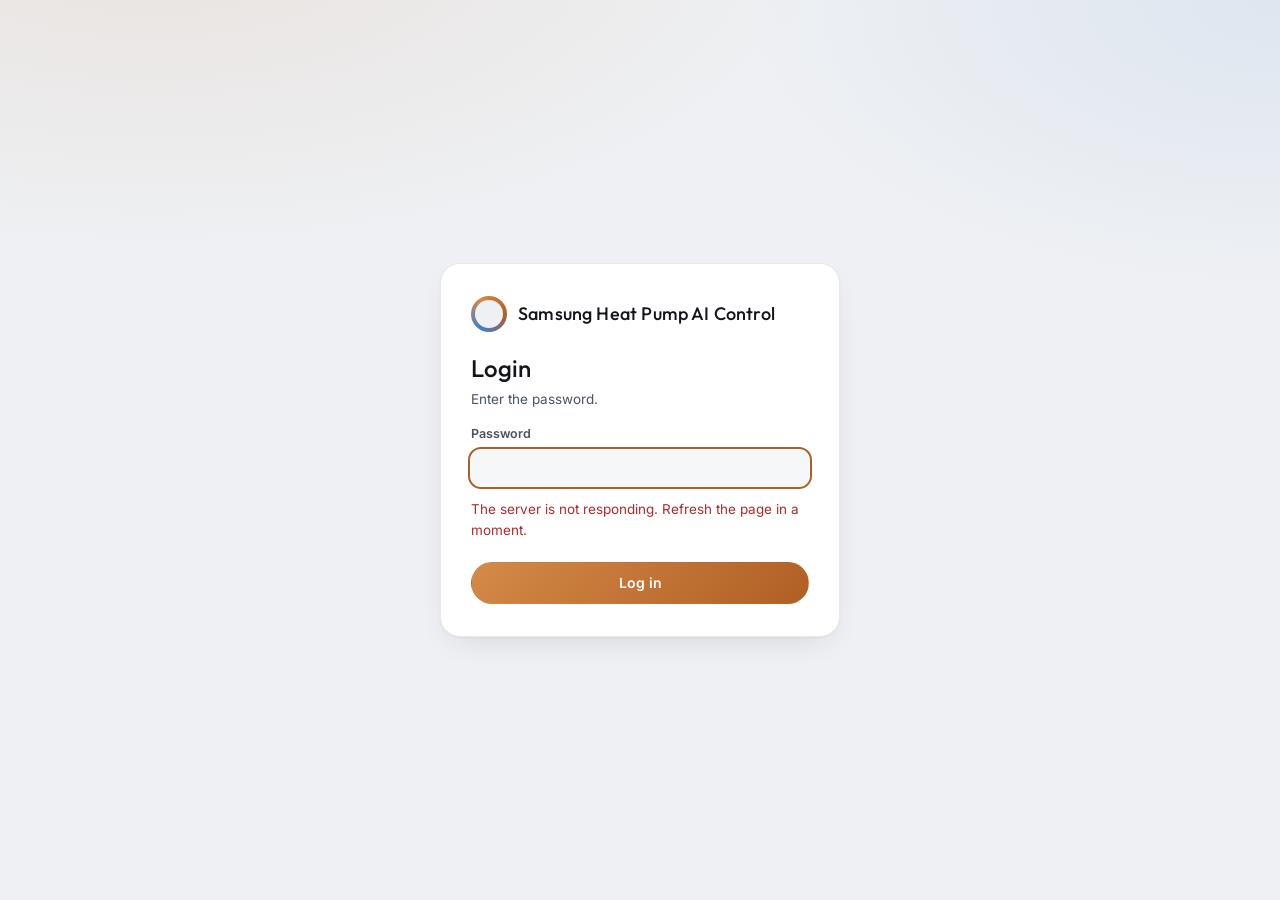
==== commit 97a1b9da: "Rename app to Samsung Heat Pump AI Control (2.5.0)" ====
--- a/ui.html
+++ b/ui.html
@@ -3,13 +3,13 @@
 <head>
 <meta charset="utf-8">
 <meta name="viewport" content="width=device-width, initial-scale=1, viewport-fit=cover">
-<title data-i18n="spolocne.nazov_app">Kúrenie</title>
+<title data-i18n="spolocne.nazov_app">Samsung Heat Pump AI Control</title>
 <link rel="icon" type="image/png" href="/favicon.png">
 <link rel="apple-touch-icon" href="/apple-touch-icon.png">
 <link rel="manifest" href="/manifest.webmanifest" crossorigin="use-credentials">
 <meta name="apple-mobile-web-app-capable" content="yes">
 <meta name="mobile-web-app-capable" content="yes">
-<meta name="apple-mobile-web-app-title" content="Kúrenie">
+<meta name="apple-mobile-web-app-title" content="Heat Pump AI">
 <meta name="apple-mobile-web-app-status-bar-style" content="black-translucent">
 <meta name="theme-color" content="#0e1115">
 <script>try{const t=localStorage.getItem("kurenie-theme");if(t==="dark"||t==="light")document.documentElement.dataset.theme=t}catch(e){}</script>
@@ -265,6 +265,8 @@
 .note{border-top:1px solid var(--line);padding:12px 0}.note:first-child{border-top:0}
 .empty{color:var(--mut);font-size:14.5px}
 footer{color:var(--mut);font-size:12.5px;padding-bottom:36px;display:flex;justify-content:space-between;gap:12px;flex-wrap:wrap}
+footer.adm+footer.podpora{margin-top:-28px}
+footer.podpora a{color:var(--copper-ink)}
 /* v2: prihlásenie, poplachy, zásahy, nastavenia, súhrn */
 [hidden]{display:none!important}
 .p-rutina{background:var(--line);color:var(--ink-2)}
@@ -608,7 +610,7 @@
 </head>
 <body>
 <header class="top" id="apptop" hidden><div class="wrap">
-  <div class="brand"><span class="mark" id="mark" role="img" aria-label="– °C" title="– °C"><span class="mt" id="marktxt" aria-hidden="true">–</span></span><span class="bt" data-i18n="spolocne.nazov_app">Kúrenie</span></div>
+  <div class="brand"><span class="mark" id="mark" role="img" aria-label="– °C" title="– °C"><span class="mt" id="marktxt" aria-hidden="true">–</span></span><span class="bt" data-i18n="spolocne.nazov_app">Samsung Heat Pump AI Control</span></div>
   <nav class="tabs" id="tabs" role="tablist" aria-label="Sekcie" data-i18n-attr="aria-label:nav.sekcie">
     <a role="tab" id="tabl-prehlad" href="#prehlad" aria-controls="tab-prehlad" aria-selected="false"><span class="tl" data-l="Prehľad" data-i18n="nav.prehlad">Prehľad</span><span class="tbadge dot" id="bd-prehlad" hidden title="Aktívne poplachy" role="img" aria-label="Aktívne poplachy" data-i18n-attr="title:nav.poplachy;aria-label:nav.poplachy"></span></a>
     <a role="tab" id="tabl-spotreba" href="#spotreba" aria-controls="tab-spotreba" aria-selected="false"><span class="tl" data-l="Spotreba" data-i18n="nav.spotreba">Spotreba</span></a>
@@ -945,6 +947,19 @@
       </form>
     </section>
 
+    <section class="panel pad sgroup" id="haintsettings">
+      <h3 data-i18n="nastavenia.haint_titul">Integrácia do Home Assistanta</h3>
+      <div class="hastat"><span class="dot" id="haintdot"></span><span id="haintstat"></span></div>
+      <p class="sub" data-i18n="nastavenia.haint_popis">Integrácia „Samsung Heat Pump AI Control“ (custom_components/samsung_heat_pump_ai_control, inštalácia cez HACS) zobrazí v Home Assistante izby, vodu, kompresor, TÚV a agenta a umožní meniť režim agenta a cieľovú teplotu. Pri pridaní integrácie zadaj adresu tejto aplikácie a kľúč.</p>
+      <div class="sub"><span data-i18n="nastavenia.haint_adresa">Adresa aplikácie pre integráciu:</span> <code id="haintaddr"></code></div>
+      <div id="haintkeybox" hidden style="margin-top:10px">
+        <label for="haintkey" data-i18n="nastavenia.haint_novy">Nový kľúč (zobrazí sa len teraz – skopíruj ho):</label>
+        <div class="inrow"><input type="text" id="haintkey" readonly spellcheck="false"><button type="button" class="btn" id="haintcopy" data-i18n="nastavenia.haint_kopirovat">Kopírovať</button></div>
+      </div>
+      <div class="btnrow"><button class="btn primary" type="button" id="haintnew" data-i18n="nastavenia.haint_vytvorit">Vytvoriť kľúč</button><button class="btn" type="button" id="haintrevoke" data-i18n="nastavenia.haint_zrusit">Zrušiť kľúč</button></div>
+      <span id="haintmsg" class="sub" role="status"></span>
+    </section>
+
     <section class="panel pad sgroup" id="mqsettings">
       <h3 data-i18n="nastavenia.mqtt_titul">MQTT (okná priamo zo Zigbee2MQTT)</h3>
       <div class="hastat"><span class="dot grey" id="mqdot"></span><span id="mqstat" data-i18n="spolocne.nacitavam_m">načítavam…</span></div>
@@ -988,7 +1003,7 @@
         <div id="cfaccwarn" class="callout warn" hidden style="margin:6px 0" data-i18n="nastavenia.cf_bez_nastavenia">Bez tohto nastavenia sa cez Cloudflare nedá prihlásiť, funguje len heslo.</div>
         <input type="text" id="cfteam" placeholder="moj-tim.cloudflareaccess.com" spellcheck="false" autocapitalize="off" aria-label="Team domain">
         <input type="text" id="cfaud" placeholder="AUD tag aplikácie" spellcheck="false" autocapitalize="off" autocomplete="off" aria-label="AUD tag aplikácie" style="margin-top:6px" data-i18n-attr="placeholder:nastavenia.cf_aud;aria-label:nastavenia.cf_aud">
-        <div class="sub" data-i18n-html="nastavenia.cf_aud_popis_html">Nájdeš ich v Cloudflare Zero Trust → Access → Applications → Kúrenie → Overview → „Application Audience (AUD) Tag“. Team domain je adresa prihlásenia <i>…cloudflareaccess.com</i>. Stránka s nimi overuje podpis prihlásenia z Cloudflare a nikdy neverí holej hlavičke s e-mailom. Prázdne polia = overovanie vypnúť.</div>
+        <div class="sub" data-i18n-html="nastavenia.cf_aud_popis_html">Nájdeš ich v Cloudflare Zero Trust → Access → Applications → Samsung Heat Pump AI Control → Overview → „Application Audience (AUD) Tag“. Team domain je adresa prihlásenia <i>…cloudflareaccess.com</i>. Stránka s nimi overuje podpis prihlásenia z Cloudflare a nikdy neverí holej hlavičke s e-mailom. Prázdne polia = overovanie vypnúť.</div>
         <div class="btnrow" style="margin-top:6px"><button class="btn primary" type="submit" data-i18n="spolocne.ulozit">Uložiť</button></div>
         <span id="cfaccmsg" class="sub" role="status"></span>
       </form>
@@ -1054,6 +1069,11 @@
         <label for="llmgap" data-i18n="nastavenia.llmgap">Najdlhšia pauza medzi volaniami modelu (hodiny)</label>
         <input type="number" id="llmgap" min="1" max="12" step="1" inputmode="numeric">
         <div class="sub" data-i18n="nastavenia.llmgap_popis">Keď sa nič nedeje, agent model nevolá. Aspoň raz za túto dobu ho zavolá vždy; kratšia pauza stojí viac kreditu.</div>
+        <label for="uilang" data-i18n="nastavenia.jazyk_domacnosti">Jazyk upozornení a agenta</label>
+        <select id="uilang">
+          <option value="sk" data-i18n="nastavenia.jazyk_domacnosti_sk">Slovenčina</option><option value="en" data-i18n="nastavenia.jazyk_domacnosti_en">English</option>
+        </select>
+        <div class="sub" data-i18n="nastavenia.jazyk_domacnosti_popis">Jazyk upozornení na telefón, hodnotení a správ agenta, týždenného súhrnu a názvov senzorov v Home Assistante. Jazyk samotného webu sa prepína v hornej lište.</div>
         <div class="btnrow">
           <button class="btn primary" type="submit" data-i18n="spolocne.ulozit">Uložiť</button>
           <button class="btn" type="button" id="testkey" data-i18n="spolocne.otestovat">Otestovať spojenie</button>
@@ -1177,11 +1197,12 @@
   </div>
 
   <footer class="adm"><span data-i18n="spolocne.pata1">Tepelné čerpadlo Samsung EHS 12 kW · dáta zo zberača m5stack-tc</span><span data-i18n="spolocne.pata2">Dostupné len v domácej sieti</span></footer>
+  <footer class="podpora"><span><span data-i18n="spolocne.podpora">Páči sa ti aplikácia? Podpor projekt:</span> <a href="https://www.paypal.com/paypalme/sonics007" target="_blank" rel="noopener">PayPal</a> · <a href="https://ko-fi.com/soso8782" target="_blank" rel="noopener">Ko-fi</a></span><a href="https://github.com/soso8782/samsung_heat_pump-ai-control" target="_blank" rel="noopener">GitHub</a></footer>
 </main>
 <div id="tip"></div>
 <div class="gate" id="gate" hidden>
   <section class="panel">
-    <div class="brand"><span class="mark" aria-hidden="true"></span><span data-i18n="spolocne.nazov_app">Kúrenie</span></div>
+    <div class="brand"><span class="mark" aria-hidden="true"></span><span data-i18n="spolocne.nazov_app">Samsung Heat Pump AI Control</span></div>
     <h1 id="gatetitle" data-i18n="login.prihlasenie">Prihlásenie</h1>
     <p class="sub" id="gatesub" style="margin:0 0 14px"></p>
     <div id="gateacc" hidden>
@@ -1714,7 +1735,7 @@
 let authed = false;
 /* Neúspešná odpoveď (nie 2xx) sa vráti ako objekt s `error`. 401 počas prihlásenej relácie vráti na prihlásenie a vyhodí chybu s `auth`. */
 async function api(path, body) {
-  const o = body ? {method: "POST", headers: {"Content-Type": "application/json", "X-Kurenie": "1"}, body: JSON.stringify(body)} : {cache: "no-store"};
+  const o = body ? {method: "POST", headers: {"Content-Type": "application/json", "X-Kurenie": "1", "X-Lang": LANG}, body: JSON.stringify(body)} : {cache: "no-store", headers: {"X-Lang": LANG}};
   const res = await fetch(path, o);
   let j = null; try { j = await res.json(); } catch (e) {}
   if (res.status === 401 && authed) { gateEntry(); const er = new Error("auth"); er.auth = true; throw er; }
@@ -2392,7 +2413,7 @@
   if (!document.querySelector("#last .undoask")) $("#last").innerHTML = s.last_run ? runHtml(s.last_run, false, true) : `<div class="empty">${t("agent.zatial_nebezal")}</div>`;
   renderSettingsStatus(s);
   abPill(s.abtest);
-  renderSeason(s); renderHa(s.ha); renderTunnel(s.tunnel); renderBadges(s);
+  renderSeason(s); renderHa(s.ha); renderHaInt(s.ha_api); renderTunnel(s.tunnel); renderBadges(s);
   const bal = s.balance, cr = $("#credit");
   if (bal && bal.left != null) {
     const perDay = s.avg_cost ? s.avg_cost * (1440 / (s.interval || 60)) + 0.002 : null, days = perDay ? Math.floor(Math.max(0, bal.left) / perDay) : null;
@@ -2633,6 +2654,7 @@
 $("#model").oninput = () => { window.__modelDirty = 1; modelHint(); };
 $("#fbmodel").oninput = () => { window.__fbDirty = 1; };
 $("#llmgap").oninput = () => { window.__gapDirty = 1; };
+$("#uilang").onchange = () => { window.__ulDirty = 1; };
 $("#showkey").onclick = () => { const i = $("#apikey"), show = i.type === "password"; i.type = show ? "text" : "password"; $("#showkey").textContent = show ? t("spolocne.skryt") : t("spolocne.zobrazit"); };
 $("#setform").onsubmit = guard(async e => { e.preventDefault(); const body = {}, key = $("#apikey").value.trim(), model = $("#model").value.trim();
   if (key) body.api_key = key; if (model && model !== statusData?.model) body.model = model;
@@ -2642,10 +2664,11 @@
   if (statusData?.llm_max_gap_h != null || window.__gapDirty) {
     if (!Number.isInteger(gap) || gap < 1 || gap > 12) return setMsg(t("nastavenia.pauza_chyba"), false);
     if (gap !== statusData?.llm_max_gap_h) body.llm_max_gap_h = gap; }
+  const ul = $("#uilang").value; if (ul !== (statusData?.ui_lang || "sk")) body.ui_lang = ul;
   if (!Object.keys(body).length) return setMsg(t("nastavenia.nic_zmenene"));
   setMsg(t("spolocne.ukladam")); const r = await api("api/settings", body);
   if (r.error) return setMsg(r.error, false);
-  $("#apikey").value = ""; $("#apikey").type = "password"; $("#showkey").textContent = t("spolocne.zobrazit"); window.__modelDirty = 0; window.__ivDirty = 0; window.__fbDirty = 0; window.__gapDirty = 0;
+  $("#apikey").value = ""; $("#apikey").type = "password"; $("#showkey").textContent = t("spolocne.zobrazit"); window.__modelDirty = 0; window.__ivDirty = 0; window.__fbDirty = 0; window.__gapDirty = 0; window.__ulDirty = 0;
   await new Promise(r => setTimeout(r, 400)); await loadStatus(); modelHint(); setTimeout(() => loadStatus().catch(() => {}), 20000); setMsg(t("nastavenia.ulozene_beh"), true); }, "#setmsg");
 
 /* nastavenia: stavové údaje zo status (upozornenia, ohrev vody, záložný model, pauza) */
@@ -2653,6 +2676,7 @@
 function renderSettingsStatus(s) {
   if (document.activeElement !== $("#fbmodel") && !window.__fbDirty) $("#fbmodel").value = s.fallback_model ?? "";
   if (document.activeElement !== $("#llmgap") && !window.__gapDirty) $("#llmgap").value = s.llm_max_gap_h ?? "";
+  if (document.activeElement !== $("#uilang") && !window.__ulDirty) $("#uilang").value = s.ui_lang || "sk";
   const n = s.notify, ns = $("#notifystate");
   if (!n) { ns.textContent = tr("nastavenia.stav_nedostupny"); }
   else {
@@ -3148,6 +3172,30 @@
   if (h.ok) return {cls: "ok", text: t("spolocne.pripojene") + (h.count != null ? " · " + h.count + " " + tn("cidla.senzor_pl", h.count) : "") + (h.last_ok ? t("nastavenia.ha_posledne_citanie", {v: hhmm(h.last_ok)}) : ""), short: t("spolocne.pripojene") + (h.last_ok ? " · " + hhmm(h.last_ok) : ""), tip: t("nastavenia.ha_tip_ok")};
   return {cls: "bad", text: t("nastavenia.ha_chyba", {v: h.error || t("spolocne.ha_neodpoveda")}), short: t("nastavenia.ha_chyba_spojenia"), tip: h.error || t("spolocne.ha_neodpoveda")};
 }
+/* integrácia Home Assistant: kľúč pre custom component samsung_heat_pump_ai_control (v DB len odtlačok; nový kľúč sa ukáže raz) */
+function renderHaInt(info) {
+  const st = $("#haintstat"); if (!st) return;
+  const set = !!(info && info.set);
+  $("#haintdot").className = "dot " + (set ? "ok" : "");
+  st.textContent = set ? t("nastavenia.haint_nastaveny", {d: info.created ? new Date(info.created * 1000).toLocaleString(LOCALE) : "–"}) : t("nastavenia.haint_nenastaveny");
+  $("#haintrevoke").hidden = !set;
+  $("#haintaddr").textContent = location.origin;
+}
+$("#haintnew").onclick = guard(async () => {
+  if (statusData?.ha_api?.set && !confirm(t("nastavenia.haint_potvrd_novy"))) return;
+  const r = await api("api/ha_key", {});
+  if (r.error || !r.key) return say("#haintmsg", r.error || t("spolocne.neznama_chyba"), false);
+  $("#haintkey").value = r.key; $("#haintkeybox").hidden = false; renderHaInt(r.info);
+  say("#haintmsg", t("nastavenia.haint_vytvoreny"), true);
+}, "#haintmsg");
+$("#haintcopy").onclick = async () => { const i = $("#haintkey"); i.select();
+  try { await navigator.clipboard.writeText(i.value); say("#haintmsg", t("nastavenia.haint_skopirovany"), true); } catch (e) { document.execCommand && document.execCommand("copy"); } };
+$("#haintrevoke").onclick = guard(async () => {
+  if (!confirm(t("nastavenia.haint_potvrd_zrusit"))) return;
+  const r = await api("api/ha_key_revoke", {});
+  if (r.error) return say("#haintmsg", r.error, false);
+  $("#haintkeybox").hidden = true; $("#haintkey").value = ""; renderHaInt(r.info); say("#haintmsg", t("nastavenia.haint_zruseny"), true);
+}, "#haintmsg");
 function renderHa(h) {
   const v = haView(h);
   $("#hadot").className = "dot " + v.cls; $("#hanav").title = v.tip; $("#hanav").setAttribute("aria-label", "Home Assistant: " + v.tip);
@@ -3171,9 +3219,13 @@
   if (r.error) return say("#hamsg", r.error, false);
   $("#hatoken").value = ""; $("#hatoken").type = "password"; $("#hashow").textContent = t("spolocne.zobrazit"); window.__haUrlDirty = 0;
   say("#hamsg", t("nastavenia.ha_ulozene"), true); await loadStatus(); haWatchStart(); }, "#hamsg");
-$("#hatest").onclick = guard(async () => { if ($("#hatoken").value.trim() || window.__haUrlDirty) return say("#hamsg", t("nastavenia.najprv_uloz"), false);
+$("#hatest").onclick = guard(async () => {
+  /* otestuje aj ešte neuložený token / adresu (nič sa neukladá) */
+  const tb = {}, tk = $("#hatoken").value.trim(), url = $("#haurl").value.trim();
+  if (tk) tb.ha_token = tk; if (window.__haUrlDirty && url) tb.ha_url = url;
+  if (tb.ha_url && !/^https?:\/\//i.test(tb.ha_url)) return say("#hamsg", t("nastavenia.adresa_http"), false);
   const b = $("#hatest"); b.disabled = true; say("#hamsg", t("nastavenia.testujem"));
-  try { const r = await api("api/ha_test", {}); say("#hamsg", r.ok ? t("nastavenia.ha_funguje", {n: r.count}) : t("spolocne.zlyhalo", {v: r.error || t("spolocne.neznama_chyba")}), !!r.ok); }
+  try { const r = await api("api/ha_test", tb); if (r.error && r.ok === undefined) return say("#hamsg", r.error, false); say("#hamsg", r.ok ? t("nastavenia.ha_funguje", {n: r.count}) : t("spolocne.zlyhalo", {v: r.error || t("spolocne.neznama_chyba")}), !!r.ok); }
   finally { b.disabled = false; } }, "#hamsg");
 
 /* MQTT (okná zo Zigbee2MQTT): stav zapisuje agent do state, web ho len číta */
@@ -3541,7 +3593,7 @@
   } catch (x) { err.textContent = t("spolocne.server_neodpoveda"); go.disabled = false; } };
 /* prihlásenie cez Cloudflare Access: relácia vzniká až po voľbe roly (Používateľ / Správca s heslom) */
 async function gateEntry(msg) {
-  let a = null; try { a = await (await fetch("api/auth", {cache: "no-store"})).json(); } catch (e) {}
+  let a = null; try { a = await (await fetch("api/auth", {cache: "no-store", headers: {"X-Lang": LANG}})).json(); } catch (e) {}
   if (!a) return showGate("login", msg || t("login.server_obnov"));
   if (a.setup_needed) return showGate("setup");
   if (a.logged_in) return startApp(a);
@@ -3571,7 +3623,7 @@
 $("#logout").onclick = async () => { try { await api("api/logout", {}); } catch (e) {} gateEntry(); };
 async function startApp(a) {
   authed = true; $("#gate").hidden = true; $("#apptop").hidden = $("#main").hidden = false;
-  if (!a) { try { a = await (await fetch("api/auth", {cache: "no-store"})).json(); } catch (e) { a = null; } }
+  if (!a) { try { a = await (await fetch("api/auth", {cache: "no-store", headers: {"X-Lang": LANG}})).json(); } catch (e) { a = null; } }
   /* prihlásenie heslom = správca; rolu určí /api/auth (a neskôr /api/status.role) */
   ME = ""; ROLE = "admin"; applyRole(a && a.role, a && a.email);
   window.__modelDirty = window.__ivDirty = window.__fbDirty = window.__gapDirty = 0; chatNote = ""; roomDraft = roomMsg = null; msgList = [];
